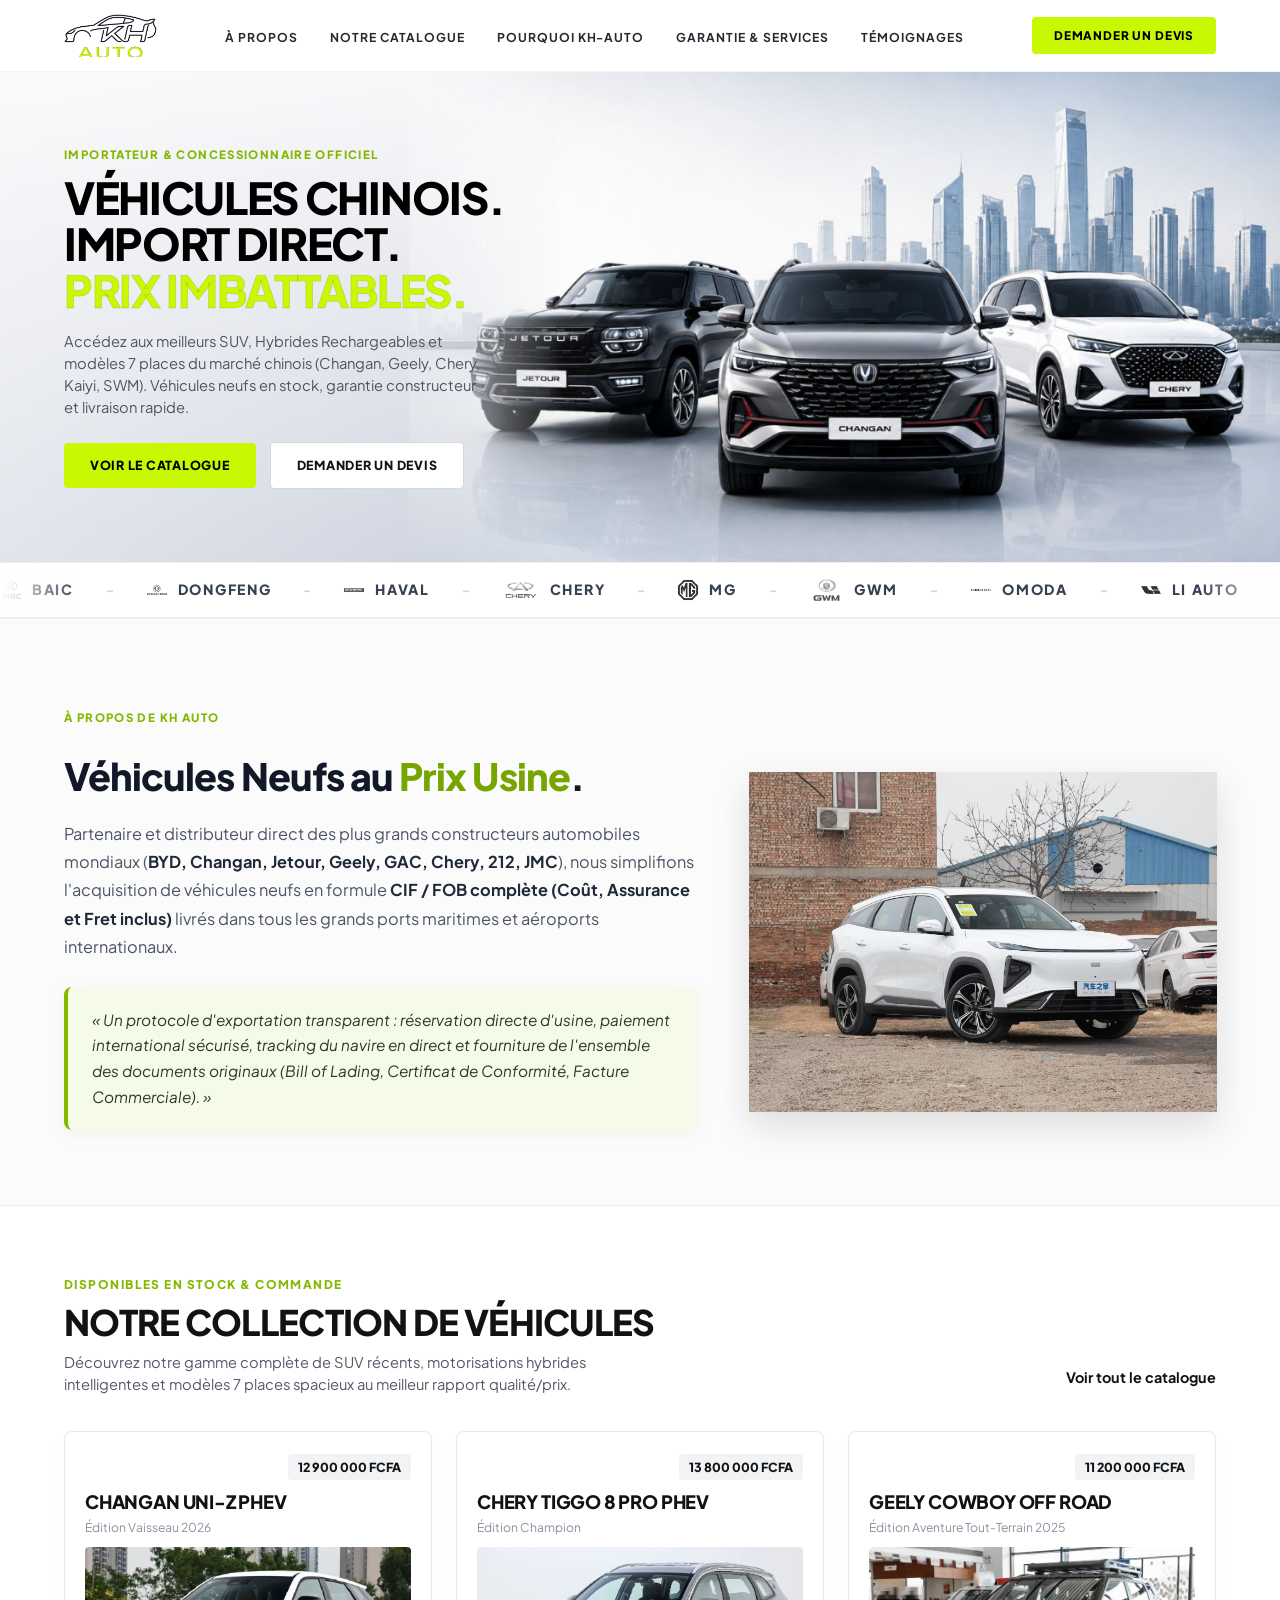
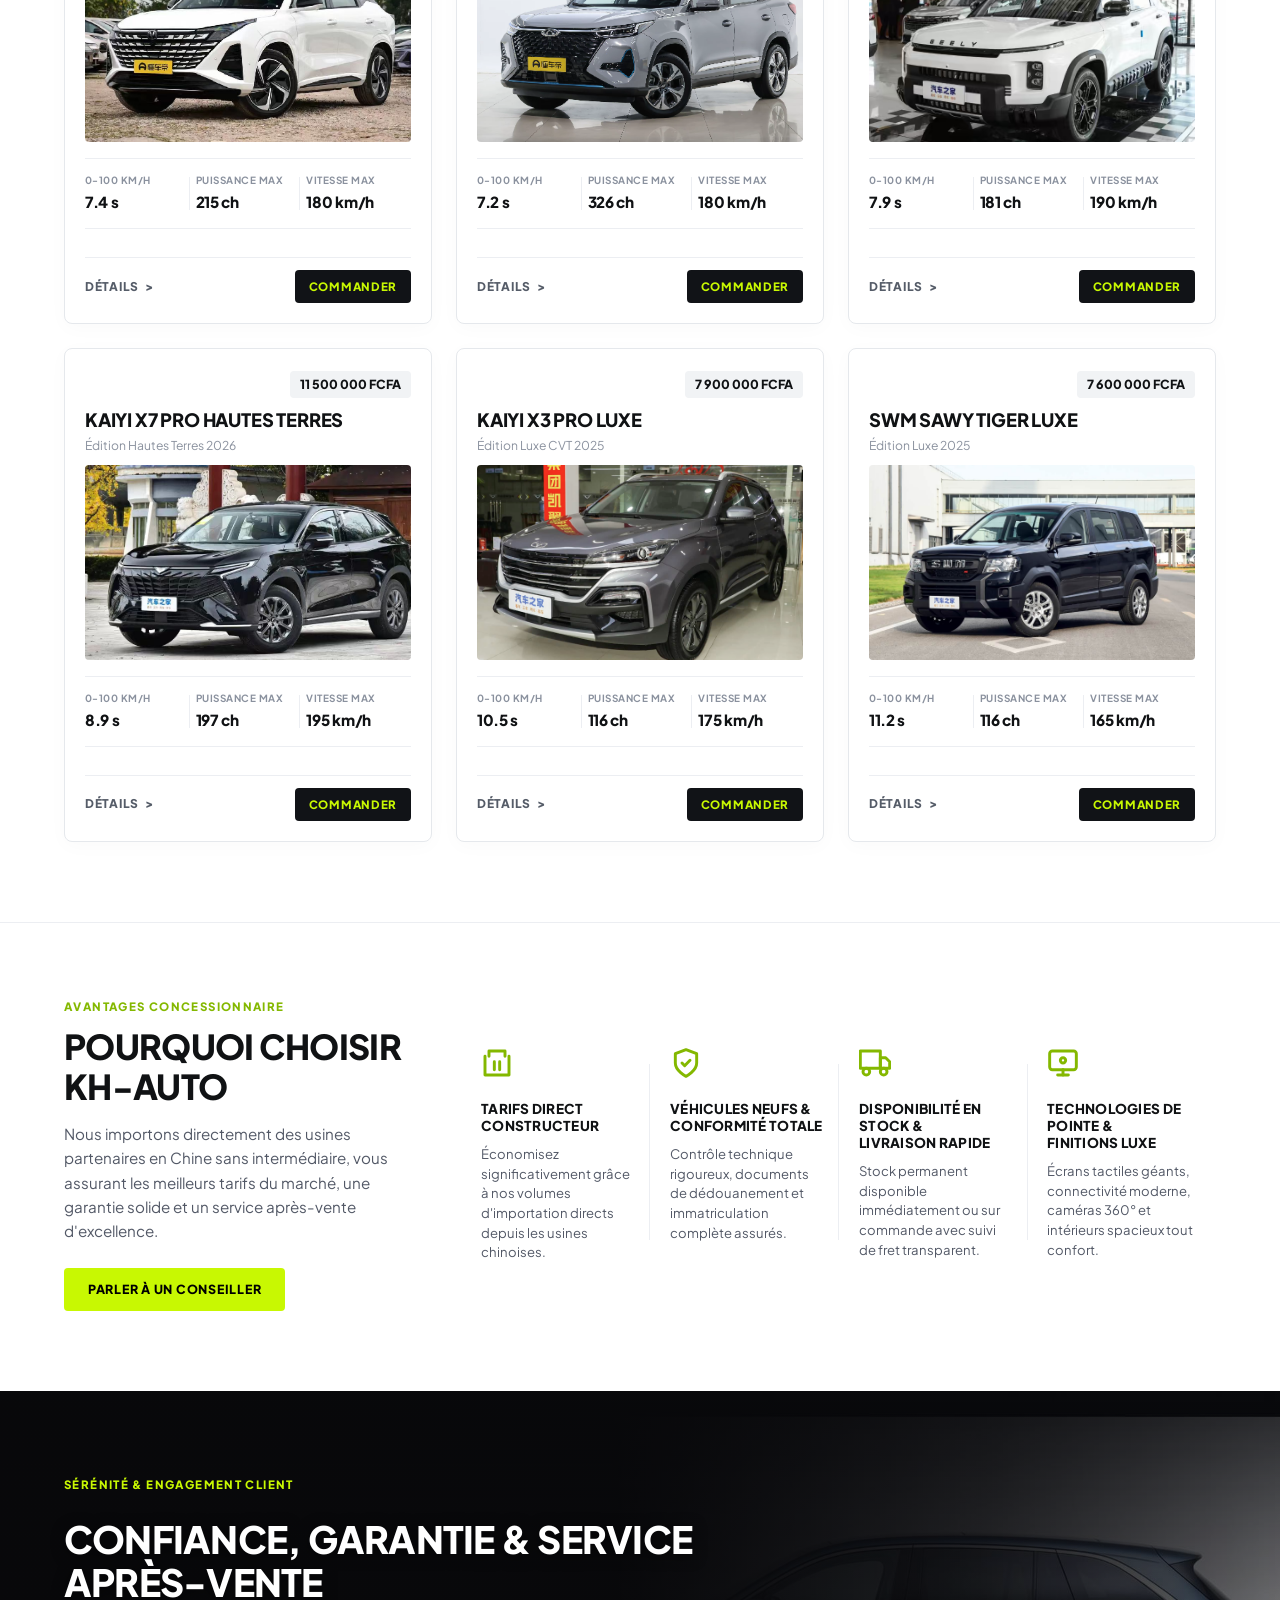
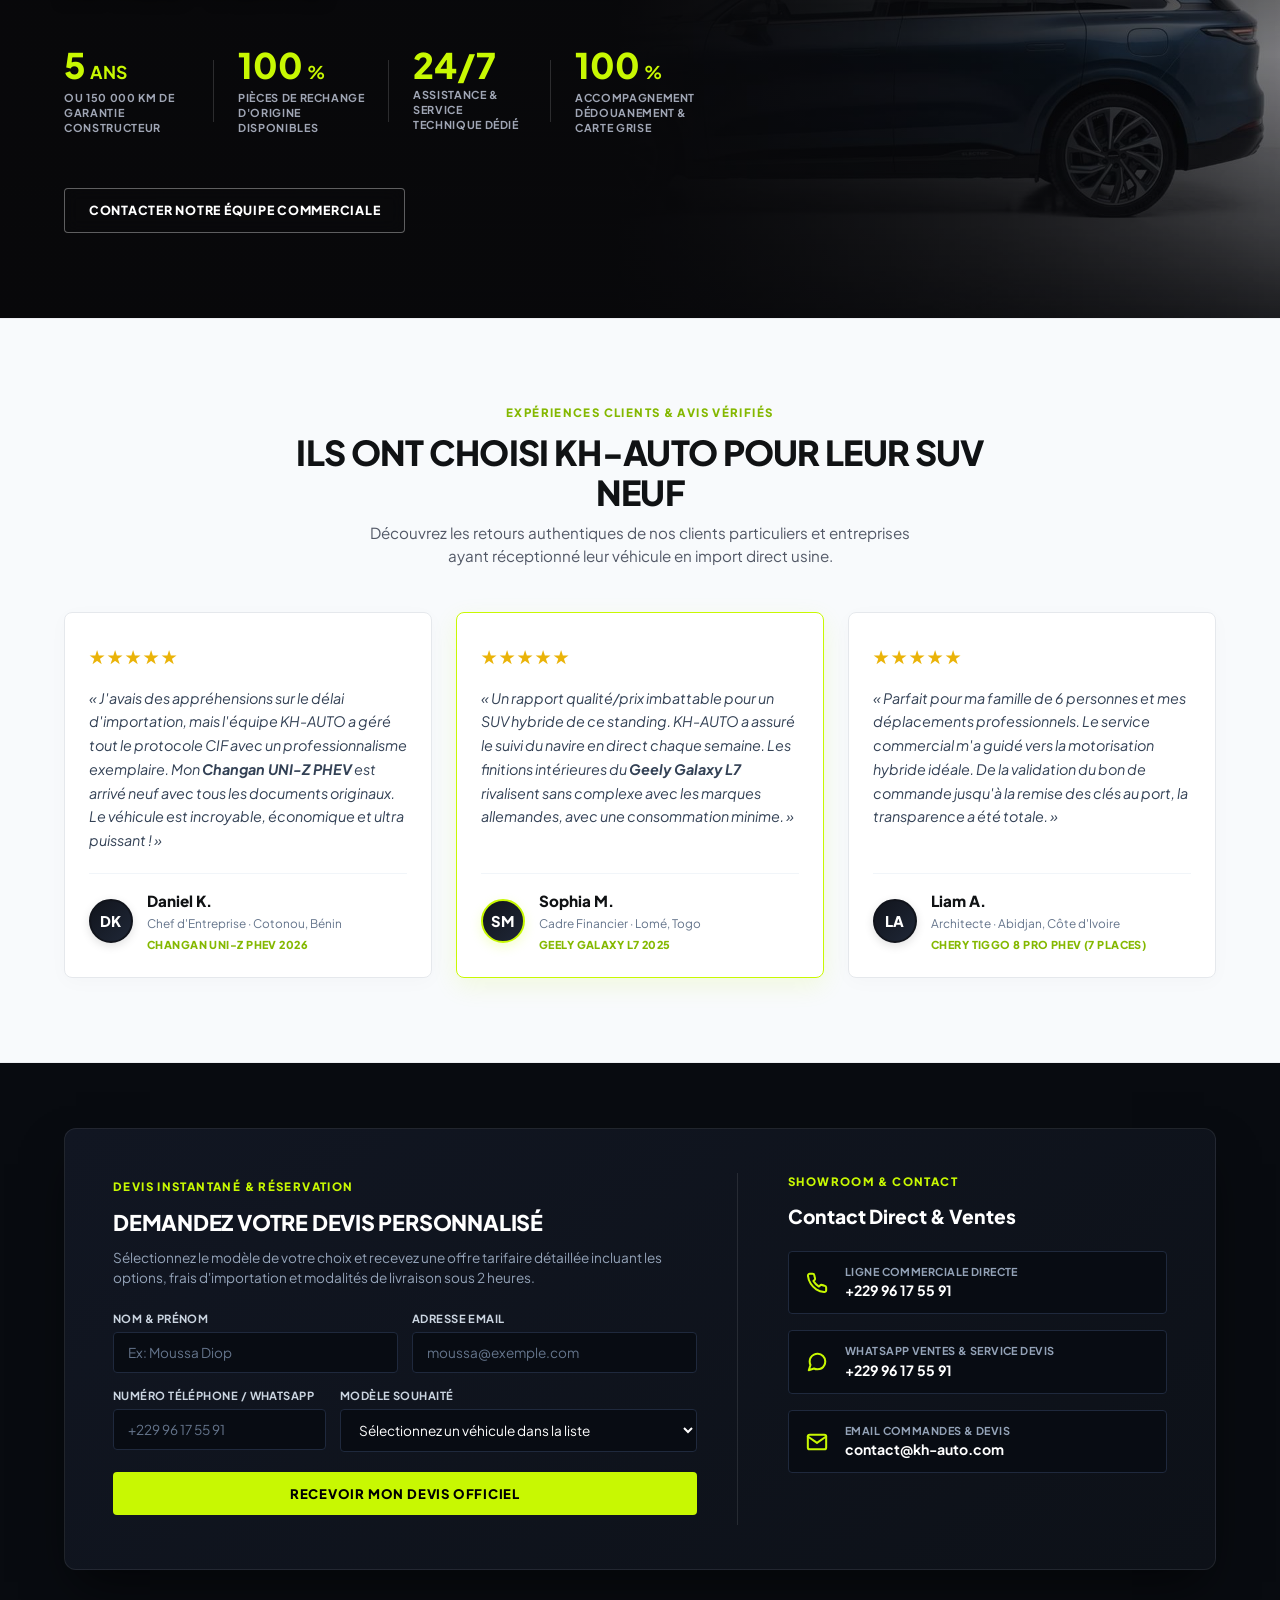
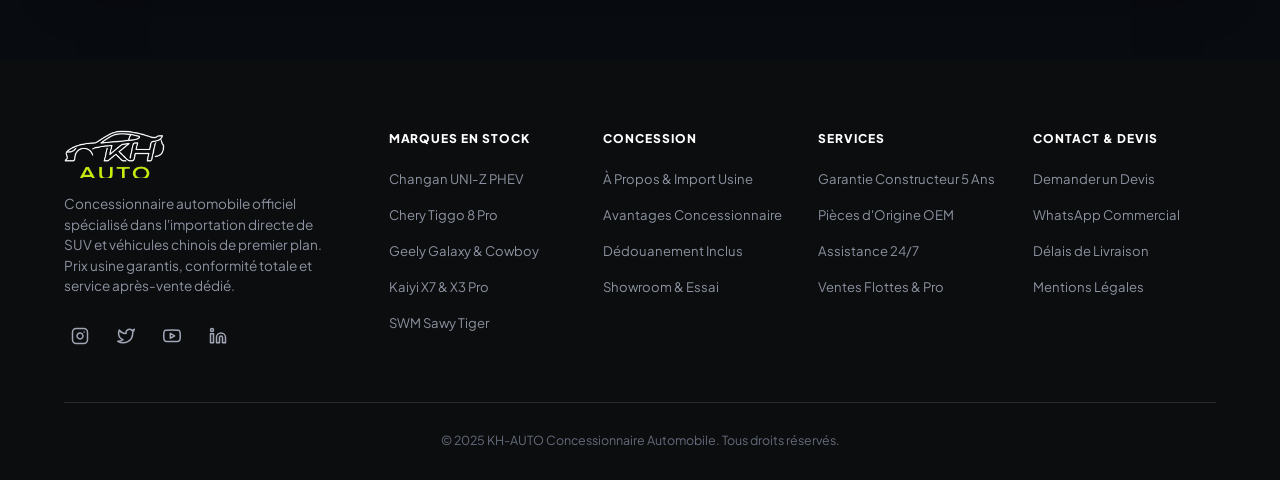
==== index.html @ 34468c63 "Fix Open Graph absolute image URLs for WhatsApp, Vercel and Twitter" ====
<!DOCTYPE html>
<html lang="fr">
<head>
  <meta charset="UTF-8">
  <meta name="viewport" content="width=device-width, initial-scale=1.0">
  <title>KH-AUTO — Concessionnaire Officiel Véhicules Chinois</title>
  <meta name="description" content="Concessionnaire officiel KH-AUTO : Gamme complète de SUV chinois neufs, Hybrides Rechargeables (PHEV) et Essence. Changan, Geely, Chery, Kaiyi, SWM disponibles en direct usine avec garantie.">
  
  <!-- Favicon / Icône Onglet Navigateur -->
  <link rel="icon" type="image/png" sizes="32x32" href="favicon-32x32.png">
  <link rel="icon" type="image/png" sizes="16x16" href="favicon-16x16.png">
  <link rel="icon" type="image/png" href="favicon.png">
  <link rel="shortcut icon" href="favicon.ico">
  <link rel="apple-touch-icon" sizes="180x180" href="apple-touch-icon.png">

  <!-- Open Graph / Vercel, WhatsApp, Facebook & Social Sharing -->
  <meta property="og:type" content="website">
  <meta property="og:site_name" content="KH-AUTO">
  <meta property="og:title" content="KH-AUTO — Concessionnaire Officiel Véhicules Chinois">
  <meta property="og:description" content="Accédez aux meilleurs SUV, Hybrides Rechargeables et modèles 7 places du marché chinois (Changan, Geely, Chery, Jetour, Kaiyi, SWM). Véhicules neufs en direct usine avec garantie.">
  <meta property="og:image" content="https://raw.githubusercontent.com/lincolndahou/kh-auto/main/assets/images/og-image.jpg">
  <meta property="og:image:secure_url" content="https://raw.githubusercontent.com/lincolndahou/kh-auto/main/assets/images/og-image.jpg">
  <meta property="og:image:type" content="image/jpeg">
  <meta property="og:image:width" content="1200">
  <meta property="og:image:height" content="630">
  <meta property="og:image:alt" content="KH-AUTO - Concessionnaire Officiel Véhicules Chinois">
  
  <!-- Twitter Card -->
  <meta name="twitter:card" content="summary_large_image">
  <meta name="twitter:title" content="KH-AUTO — Concessionnaire Officiel Véhicules Chinois">
  <meta name="twitter:description" content="Gamme complète de SUV chinois neufs en import direct usine. Changan, Geely, Chery, Jetour, Kaiyi, SWM.">
  <meta name="twitter:image" content="https://raw.githubusercontent.com/lincolndahou/kh-auto/main/assets/images/og-image.jpg">
  <meta name="twitter:image:alt" content="KH-AUTO - Concessionnaire Officiel Véhicules Chinois">
  
  <!-- Google Fonts: Plus Jakarta Sans & Inter -->
  <link rel="preconnect" href="https://fonts.googleapis.com">
  <link rel="preconnect" href="https://fonts.gstatic.com" crossorigin>
  <link href="https://fonts.googleapis.com/css2?family=Inter:wght@300;400;500;600;700;800&family=Plus+Jakarta+Sans:wght@400;500;600;700;800;900&display=swap" rel="stylesheet">
  
  <link rel="stylesheet" href="styles.css">
</head>
<body>

  <!-- ==================== HEADER ==================== -->
  <header class="site-header" id="siteHeader">
    <div class="header-container">
      <a href="#" class="brand-logo" id="headerLogo">
        <img src="assets/images/logo-kh-auto.png" alt="KH AUTO" class="site-logo-img">
      </a>

      <nav class="main-nav" id="mainNav">
        <ul class="nav-list">
          <li><a href="#about" class="nav-link">À PROPOS</a></li>
          <li><a href="#inventory" class="nav-link">NOTRE CATALOGUE</a></li>
          <li><a href="#why-us" class="nav-link">POURQUOI KH-AUTO</a></li>
          <li><a href="#services" class="nav-link">GARANTIE &amp; SERVICES</a></li>
          <li><a href="#testimonials" class="nav-link">TÉMOIGNAGES</a></li>
        </ul>
      </nav>

      <div class="header-actions">
        <a href="#quote" class="btn btn-reserve" id="headerQuoteBtn">DEMANDER UN DEVIS</a>
        <button class="mobile-menu-toggle" id="mobileMenuToggle" aria-label="Ouvrir le menu de navigation">
          <span></span>
          <span></span>
          <span></span>
        </button>
      </div>
    </div>
  </header>

  <!-- Mobile Drawer Navigation -->
  <div class="mobile-nav-drawer" id="mobileDrawer">
    <ul class="mobile-nav-list">
      <li><a href="#about" class="mobile-nav-link">À PROPOS</a></li>
      <li><a href="#inventory" class="mobile-nav-link">NOTRE CATALOGUE</a></li>
      <li><a href="#why-us" class="mobile-nav-link">POURQUOI KH-AUTO</a></li>
      <li><a href="#services" class="mobile-nav-link">GARANTIE &amp; SERVICES</a></li>
      <li><a href="#testimonials" class="mobile-nav-link">TÉMOIGNAGES</a></li>
    </ul>
    <div class="mobile-drawer-cta">
      <a href="#quote" class="btn btn-reserve full-width">DEMANDER UN DEVIS</a>
    </div>
  </div>

  
  <main>
    <!-- ==================== PAGE 1: ACCUEIL & VITRINE ==================== -->
    <div id="viewHome" class="page-view">
    <!-- ==================== 1. HÉROS / OFFRE PRINCIPALE ==================== -->
    <section class="hero-section" id="hero">
      <div class="hero-background-canvas hero-stagger-canvas">
        <picture>
          <source media="(max-width: 768px)" srcset="assets/images/hero-mobile-chinese-suvs.jpg">
          <img src="assets/images/hero-chinese-suvs.png" alt="KH-AUTO - Concessionnaire Multimarques Chinoises Jetour, Changan, Chery" class="hero-bg-image" id="heroMainImage">
        </picture>
        <div class="hero-ambient-gradient"></div>
      </div>

      <div class="section-container hero-container">
        <div class="hero-content">
          <span class="hero-dealership-badge hero-stagger-1">IMPORTATEUR &amp; CONCESSIONNAIRE OFFICIEL</span>
          <h1 class="hero-title hero-stagger-2">
            <span class="title-line">VÉHICULES CHINOIS.</span>
            <span class="title-line">IMPORT DIRECT.</span>
            <span class="title-line text-accent">PRIX IMBATTABLES.</span>
          </h1>
          <p class="hero-description hero-stagger-3">
            Accédez aux meilleurs SUV, Hybrides Rechargeables et modèles 7 places du marché chinois (Changan, Geely, Chery, Kaiyi, SWM). Véhicules neufs en stock, garantie constructeur et livraison rapide.
          </p>
          <div class="hero-cta-group hero-stagger-4">
            <a href="#inventory" class="btn btn-primary btn-hero" id="heroExploreBtn">VOIR LE CATALOGUE</a>
            <a href="#quote" class="btn btn-secondary btn-hero" id="heroQuoteBtn">
              <span>DEMANDER UN DEVIS</span>
            </a>
          </div>
        </div>
      </div>
    </section>

    <!-- ==================== BANDEAU MARQUEE MARQUES PARTENAIRES (DÉFILEMENT CONTINU) ==================== -->
    <div class="brands-marquee-bar" id="brandsMarquee" aria-label="Marques automobiles partenaires officielles">
      <div class="marquee-track">
        <!-- Groupe 1 -->
        <div class="marquee-group">
          <span class="brand-item">
            <img src="assets/images/brands/baic-logo-png_seeklogo-391483_nsvlyb.png" alt="BAIC" class="brand-logo-icon">
            <strong class="brand-name">BAIC</strong>
          </span>
          <span class="brand-separator">-</span>
          <span class="brand-item">
            <img src="assets/images/brands/dongfeng-logo-png_seeklogo-511934_lwapab.png" alt="DONGFENG" class="brand-logo-icon">
            <strong class="brand-name">DONGFENG</strong>
          </span>
          <span class="brand-separator">-</span>
          <span class="brand-item">
            <img src="assets/images/brands/haval-logo-png_seeklogo-316169_lujkw4.png" alt="HAVAL" class="brand-logo-icon">
            <strong class="brand-name">HAVAL</strong>
          </span>
          <span class="brand-separator">-</span>
          <span class="brand-item">
            <img src="assets/images/brands/chery-3.svg" alt="CHERY" class="brand-logo-icon">
            <strong class="brand-name">CHERY</strong>
          </span>
          <span class="brand-separator">-</span>
          <span class="brand-item">
            <img src="assets/images/brands/mg-logo-png_seeklogo-91883_bjqmra.png" alt="MG" class="brand-logo-icon">
            <strong class="brand-name">MG</strong>
          </span>
          <span class="brand-separator">-</span>
          <span class="brand-item">
            <img src="assets/images/brands/gwm-2.svg" alt="GWM" class="brand-logo-icon">
            <strong class="brand-name">GWM</strong>
          </span>
          <span class="brand-separator">-</span>
          <span class="brand-item">
            <img src="assets/images/brands/omoda-logo-png_seeklogo-483702_nqjtlu.png" alt="OMODA" class="brand-logo-icon">
            <strong class="brand-name">OMODA</strong>
          </span>
          <span class="brand-separator">-</span>
          <span class="brand-item">
            <img src="assets/images/brands/li-auto-logo-png_seeklogo-473371_eqosmv.png" alt="LI AUTO" class="brand-logo-icon">
            <strong class="brand-name">LI AUTO</strong>
          </span>
          <span class="brand-separator">-</span>
          <span class="brand-item">
            <img src="assets/images/brands/byd-1.svg" alt="BYD" class="brand-logo-icon">
            <strong class="brand-name">BYD</strong>
          </span>
          <span class="brand-separator">-</span>
          <span class="brand-item">
            <img src="assets/images/brands/changan-automobile-logo.svg" alt="CHANGAN" class="brand-logo-icon">
            <strong class="brand-name">CHANGAN</strong>
          </span>
          <span class="brand-separator">-</span>
          <span class="brand-item">
            <img src="assets/images/brands/deepal-global-changan-logo-png_seeklogo-613982_k02cly.png" alt="DEEPAL" class="brand-logo-icon">
            <strong class="brand-name">DEEPAL</strong>
          </span>
          <span class="brand-separator">-</span>
          <span class="brand-item">
            <img src="assets/images/brands/geely-logo-2.svg" alt="GEELY" class="brand-logo-icon">
            <strong class="brand-name">GEELY</strong>
          </span>
          <span class="brand-separator">-</span>
          <span class="brand-item">
            <img src="assets/images/brands/jetour-logo-png_seeklogo-524224_gukfmp.png" alt="JETOUR" class="brand-logo-icon">
            <strong class="brand-name">JETOUR</strong>
          </span>
          <span class="brand-separator">-</span>
          <span class="brand-item">
            <img src="assets/images/brands/gac-black.svg" alt="GAC" class="brand-logo-icon">
            <strong class="brand-name">GAC</strong>
          </span>
          <span class="brand-separator">-</span>
          <span class="brand-item">
            <img src="assets/images/brands/nio-1.svg" alt="NIO" class="brand-logo-icon">
            <strong class="brand-name">NIO</strong>
          </span>
          <span class="brand-separator">-</span>
          <span class="brand-item">
            <img src="assets/images/brands/voyah-logo-png_seeklogo-657358_rlinm8.png" alt="VOYAH" class="brand-logo-icon">
            <strong class="brand-name">VOYAH</strong>
          </span>
          <span class="brand-separator">-</span>
          <span class="brand-item">
            <img src="assets/images/brands/zeekr-logo-png_seeklogo-506013_pacfom.png" alt="ZEEKR" class="brand-logo-icon">
            <strong class="brand-name">ZEEKR</strong>
          </span>
          <span class="brand-separator">-</span>
        </div>
        <!-- Groupe 2 (Copie identique pour boucle infinie continue sans à-coup) -->
        <div class="marquee-group" aria-hidden="true">
          <span class="brand-item">
            <img src="assets/images/brands/baic-logo-png_seeklogo-391483_nsvlyb.png" alt="BAIC" class="brand-logo-icon">
            <strong class="brand-name">BAIC</strong>
          </span>
          <span class="brand-separator">-</span>
          <span class="brand-item">
            <img src="assets/images/brands/dongfeng-logo-png_seeklogo-511934_lwapab.png" alt="DONGFENG" class="brand-logo-icon">
            <strong class="brand-name">DONGFENG</strong>
          </span>
          <span class="brand-separator">-</span>
          <span class="brand-item">
            <img src="assets/images/brands/haval-logo-png_seeklogo-316169_lujkw4.png" alt="HAVAL" class="brand-logo-icon">
            <strong class="brand-name">HAVAL</strong>
          </span>
          <span class="brand-separator">-</span>
          <span class="brand-item">
            <img src="assets/images/brands/chery-3.svg" alt="CHERY" class="brand-logo-icon">
            <strong class="brand-name">CHERY</strong>
          </span>
          <span class="brand-separator">-</span>
          <span class="brand-item">
            <img src="assets/images/brands/mg-logo-png_seeklogo-91883_bjqmra.png" alt="MG" class="brand-logo-icon">
            <strong class="brand-name">MG</strong>
          </span>
          <span class="brand-separator">-</span>
          <span class="brand-item">
            <img src="assets/images/brands/gwm-2.svg" alt="GWM" class="brand-logo-icon">
            <strong class="brand-name">GWM</strong>
          </span>
          <span class="brand-separator">-</span>
          <span class="brand-item">
            <img src="assets/images/brands/omoda-logo-png_seeklogo-483702_nqjtlu.png" alt="OMODA" class="brand-logo-icon">
            <strong class="brand-name">OMODA</strong>
          </span>
          <span class="brand-separator">-</span>
          <span class="brand-item">
            <img src="assets/images/brands/li-auto-logo-png_seeklogo-473371_eqosmv.png" alt="LI AUTO" class="brand-logo-icon">
            <strong class="brand-name">LI AUTO</strong>
          </span>
          <span class="brand-separator">-</span>
          <span class="brand-item">
            <img src="assets/images/brands/byd-1.svg" alt="BYD" class="brand-logo-icon">
            <strong class="brand-name">BYD</strong>
          </span>
          <span class="brand-separator">-</span>
          <span class="brand-item">
            <img src="assets/images/brands/changan-automobile-logo.svg" alt="CHANGAN" class="brand-logo-icon">
            <strong class="brand-name">CHANGAN</strong>
          </span>
          <span class="brand-separator">-</span>
          <span class="brand-item">
            <img src="assets/images/brands/deepal-global-changan-logo-png_seeklogo-613982_k02cly.png" alt="DEEPAL" class="brand-logo-icon">
            <strong class="brand-name">DEEPAL</strong>
          </span>
          <span class="brand-separator">-</span>
          <span class="brand-item">
            <img src="assets/images/brands/geely-logo-2.svg" alt="GEELY" class="brand-logo-icon">
            <strong class="brand-name">GEELY</strong>
          </span>
          <span class="brand-separator">-</span>
          <span class="brand-item">
            <img src="assets/images/brands/jetour-logo-png_seeklogo-524224_gukfmp.png" alt="JETOUR" class="brand-logo-icon">
            <strong class="brand-name">JETOUR</strong>
          </span>
          <span class="brand-separator">-</span>
          <span class="brand-item">
            <img src="assets/images/brands/gac-black.svg" alt="GAC" class="brand-logo-icon">
            <strong class="brand-name">GAC</strong>
          </span>
          <span class="brand-separator">-</span>
          <span class="brand-item">
            <img src="assets/images/brands/nio-1.svg" alt="NIO" class="brand-logo-icon">
            <strong class="brand-name">NIO</strong>
          </span>
          <span class="brand-separator">-</span>
          <span class="brand-item">
            <img src="assets/images/brands/voyah-logo-png_seeklogo-657358_rlinm8.png" alt="VOYAH" class="brand-logo-icon">
            <strong class="brand-name">VOYAH</strong>
          </span>
          <span class="brand-separator">-</span>
          <span class="brand-item">
            <img src="assets/images/brands/zeekr-logo-png_seeklogo-506013_pacfom.png" alt="ZEEKR" class="brand-logo-icon">
            <strong class="brand-name">ZEEKR</strong>
          </span>
          <span class="brand-separator">-</span>
        </div>
      </div>
    </div>

    <!-- ==================== 2. SECTION À PROPOS (PRIX USINE & PROTOCOLE) ==================== -->
    <section class="about-section" id="about">
      <div class="section-container">
        <div class="about-header-row">
          <span class="section-badge">À PROPOS DE KH AUTO</span>
        </div>
        <div class="about-grid-layout">
          <!-- Colonne Gauche: Texte & Protocole -->
          <div class="about-left-col">
            <h2 class="about-main-title">Véhicules Neufs au <span class="text-accent-brand">Prix Usine</span>.</h2>
            <p class="about-lead-paragraph">
              Partenaire et distributeur direct des plus grands constructeurs automobiles mondiaux (<strong>BYD, Changan, Jetour, Geely, GAC, Chery, 212, JMC</strong>), nous simplifions l'acquisition de véhicules neufs en formule <strong>CIF / FOB complète (Coût, Assurance et Fret inclus)</strong> livrés dans tous les grands ports maritimes et aéroports internationaux.
            </p>
            <div class="about-quote-box">
              <p class="about-quote-text">
                &laquo; <em>Un protocole d'exportation transparent : réservation directe d'usine, paiement international sécurisé, tracking du navire en direct et fourniture de l'ensemble des documents originaux (Bill of Lading, Certificat de Conformité, Facture Commerciale).</em> &raquo;
              </p>
            </div>
          </div>

          <!-- Colonne Droite: Visuel SUV Haute Définition (Bords droits, Diaporama fluide 5s) -->
          <div class="about-right-col">
            <div class="about-slider-wrap" id="aboutSlider">
              <div class="about-slide active">
                <img src="assets/images/cars/geely-galaxy-l7/photo-3.jpg" alt="Geely Galaxy L7 SUV Hybride Rechargeable">
              </div>
              <div class="about-slide">
                <img src="assets/images/cars/chery-tiggo-8-pro-phev/photo-1.png" alt="Chery Tiggo 8 Pro PHEV">
              </div>
              <div class="about-slide">
                <img src="assets/images/cars/geely-cowboy-offroad/photo-1.png" alt="Geely Cowboy Off-Road Baroudeur">
              </div>
              <div class="about-slide">
                <img src="assets/images/cars/kaiyi-x7-pro-terres/photo-1.jpg" alt="Kaiyi X7 Pro Hautes Terres">
              </div>
              <div class="about-slide">
                <img src="assets/images/cars/changan-uni-z-phev/photo-1.jpg" alt="Changan UNI-Z PHEV Édition Vaisseau">
              </div>
            </div>
          </div>
        </div>
      </div>
    </section>

    <!-- ==================== 3. NOTRE CATALOGUE DE VÉHICULES ==================== -->
    <section class="lineup-section" id="inventory">
      <div class="section-container">
        <div class="lineup-header-row">
          <div class="lineup-header-left">
            <span class="section-badge">DISPONIBLES EN STOCK &amp; COMMANDE</span>
            <h2 class="section-title">NOTRE COLLECTION DE VÉHICULES</h2>
            <p class="section-subtitle-text">Découvrez notre gamme complète de SUV récents, motorisations hybrides intelligentes et modèles 7 places spacieux au meilleur rapport qualité/prix.</p>
          </div>
          <div class="lineup-header-right">
            <a href="catalogue.html" class="view-all-link" id="btnOpenFullCatalog">Voir tout le catalogue</a>
          </div>
        </div>

        <div class="models-grid" id="vehiclesGrid">
          
          <!-- 1. CHANGAN UNI-Z PHEV (Actif) -->
          <div class="model-card" data-category="hybrid" data-vehicle-id="changan-uni-z-phev">
            <div class="model-card-header">
              <div class="model-top-badge">
                <span class="model-price-badge">12 900 000 FCFA</span>
              </div>
              <h3 class="model-name">CHANGAN UNI-Z PHEV</h3>
              <p class="model-subtitle">Édition Vaisseau 2026</p>
            </div>
            <div class="model-image-wrap">
              <img src="assets/images/cars/changan-uni-z-phev/photo-1.jpg" alt="Changan UNI-Z PHEV" class="model-img">
            </div>
            <div class="model-specs-grid">
              <div class="spec-col">
                <span class="spec-label">0-100 KM/H</span>
                <span class="spec-value">7.4 s</span>
              </div>
              <div class="spec-col">
                <span class="spec-label">PUISSANCE MAX</span>
                <span class="spec-value">215 ch</span>
              </div>
              <div class="spec-col">
                <span class="spec-label">VITESSE MAX</span>
                <span class="spec-value">180 km/h</span>
              </div>
            </div>
            <div class="model-card-footer">
              <a href="vehicule.html?id=changan-uni-z-phev" class="model-link btn-view-details">DÉTAILS <span class="arrow">&gt;</span></a>
              <a href="https://wa.me/22996175591?text=Bonjour%20KH-AUTO,%20je%20souhaite%20commander%20le%20v%C3%A9hicule%20:%20CHANGAN%20UNI-Z%20PHEV%20(12%20900%20000%20FCFA)" target="_blank" class="btn-card-order-wa" onclick="event.stopPropagation();">COMMANDER</a>
            </div>
          </div>

          <!-- 2. CHERY TIGGO 8 PRO PHEV (Actif) -->
          <div class="model-card" data-category="hybrid familial" data-vehicle-id="chery-tiggo-8-pro-phev">
            <div class="model-card-header">
              <div class="model-top-badge">
                <span class="model-price-badge">13 800 000 FCFA</span>
              </div>
              <h3 class="model-name">CHERY TIGGO 8 PRO PHEV</h3>
              <p class="model-subtitle">Édition Champion</p>
            </div>
            <div class="model-image-wrap">
              <img src="assets/images/cars/chery-tiggo-8-pro-phev/photo-1.png" alt="Chery Tiggo 8 Pro PHEV" class="model-img">
            </div>
            <div class="model-specs-grid">
              <div class="spec-col">
                <span class="spec-label">0-100 KM/H</span>
                <span class="spec-value">7.2 s</span>
              </div>
              <div class="spec-col">
                <span class="spec-label">PUISSANCE MAX</span>
                <span class="spec-value">326 ch</span>
              </div>
              <div class="spec-col">
                <span class="spec-label">VITESSE MAX</span>
                <span class="spec-value">180 km/h</span>
              </div>
            </div>
            <div class="model-card-footer">
              <a href="vehicule.html?id=chery-tiggo-8-pro-phev" class="model-link btn-view-details">DÉTAILS <span class="arrow">&gt;</span></a>
              <a href="https://wa.me/22996175591?text=Bonjour%20KH-AUTO,%20je%20souhaite%20commander%20le%20v%C3%A9hicule%20:%20CHERY%20TIGGO%208%20PRO%20PHEV%20(13%20800%20000%20FCFA)" target="_blank" class="btn-card-order-wa" onclick="event.stopPropagation();">COMMANDER</a>
            </div>
          </div>

          <!-- 3. GEELY GALAXY L7 (Masqué - Conservé) -->
          <div class="model-card" data-category="hybrid" data-vehicle-id="geely-galaxy-l7" style="display: none;">
            <div class="model-card-header">
              <div class="model-top-badge">
                <span class="model-price-badge">13 500 000 FCFA</span>
              </div>
              <h3 class="model-name">GEELY GALAXY L7</h3>
              <p class="model-subtitle">Édition Explorer 2025</p>
            </div>
            <div class="model-image-wrap">
              <img src="assets/images/cars/geely-galaxy-l7/photo-1.jpg" alt="Geely Galaxy L7" class="model-img">
            </div>
            <div class="model-specs-grid">
              <div class="spec-col">
                <span class="spec-label">0-100 KM/H</span>
                <span class="spec-value">7.5 s</span>
              </div>
              <div class="spec-col">
                <span class="spec-label">PUISSANCE MAX</span>
                <span class="spec-value">218 ch</span>
              </div>
              <div class="spec-col">
                <span class="spec-label">VITESSE MAX</span>
                <span class="spec-value">178 km/h</span>
              </div>
            </div>
            <div class="model-card-footer">
              <a href="vehicule.html?id=geely-galaxy-l7" class="model-link btn-view-details">DÉTAILS <span class="arrow">&gt;</span></a>
              <a href="https://wa.me/22996175591?text=Bonjour%20KH-AUTO,%20je%20souhaite%20commander%20le%20v%C3%A9hicule%20:%20GEELY%20GALAXY%20L7%20(13%20500%20000%20FCFA)" target="_blank" class="btn-card-order-wa" onclick="event.stopPropagation();">COMMANDER</a>
            </div>
          </div>

          <!-- 4. GEELY COWBOY OFF ROAD (Actif) -->
          <div class="model-card" data-category="offroad" data-vehicle-id="geely-cowboy-offroad">
            <div class="model-card-header">
              <div class="model-top-badge">
                <span class="model-price-badge">11 200 000 FCFA</span>
              </div>
              <h3 class="model-name">GEELY COWBOY OFF ROAD</h3>
              <p class="model-subtitle">Édition Aventure Tout-Terrain 2025</p>
            </div>
            <div class="model-image-wrap">
              <img src="assets/images/cars/geely-cowboy-offroad/photo-1.png" alt="Geely Cowboy Off Road" class="model-img">
            </div>
            <div class="model-specs-grid">
              <div class="spec-col">
                <span class="spec-label">0-100 KM/H</span>
                <span class="spec-value">7.9 s</span>
              </div>
              <div class="spec-col">
                <span class="spec-label">PUISSANCE MAX</span>
                <span class="spec-value">181 ch</span>
              </div>
              <div class="spec-col">
                <span class="spec-label">VITESSE MAX</span>
                <span class="spec-value">190 km/h</span>
              </div>
            </div>
            <div class="model-card-footer">
              <a href="vehicule.html?id=geely-cowboy-offroad" class="model-link btn-view-details">DÉTAILS <span class="arrow">&gt;</span></a>
              <a href="https://wa.me/22996175591?text=Bonjour%20KH-AUTO,%20je%20souhaite%20commander%20le%20v%C3%A9hicule%20:%20GEELY%20COWBOY%20OFF%20ROAD%20(11%20200%20000%20FCFA)" target="_blank" class="btn-card-order-wa" onclick="event.stopPropagation();">COMMANDER</a>
            </div>
          </div>

          <!-- 5. GEELY COWBOY TRENDY (Masqué - Conservé) -->
          <div class="model-card" data-category="offroad compact" data-vehicle-id="geely-cowboy-trendy" style="display: none;">
            <div class="model-card-header">
              <div class="model-top-badge">
                <span class="model-price-badge">10 750 000 FCFA</span>
              </div>
              <h3 class="model-name">GEELY COWBOY TRENDY</h3>
              <p class="model-subtitle">Édition Trendy Urbaine 2025</p>
            </div>
            <div class="model-image-wrap">
              <img src="assets/images/cars/geely-cowboy-trendy/photo-1.png" alt="Geely Cowboy Trendy" class="model-img">
            </div>
            <div class="model-specs-grid">
              <div class="spec-col">
                <span class="spec-label">0-100 KM/H</span>
                <span class="spec-value">7.9 s</span>
              </div>
              <div class="spec-col">
                <span class="spec-label">PUISSANCE MAX</span>
                <span class="spec-value">181 ch</span>
              </div>
              <div class="spec-col">
                <span class="spec-label">VITESSE MAX</span>
                <span class="spec-value">190 km/h</span>
              </div>
            </div>
            <div class="model-card-footer">
              <a href="vehicule.html?id=geely-cowboy-trendy" class="model-link btn-view-details">DÉTAILS <span class="arrow">&gt;</span></a>
              <a href="https://wa.me/22996175591?text=Bonjour%20KH-AUTO,%20je%20souhaite%20commander%20le%20v%C3%A9hicule%20:%20GEELY%20COWBOY%20TRENDY%20(10%20750%20000%20FCFA)" target="_blank" class="btn-card-order-wa" onclick="event.stopPropagation();">COMMANDER</a>
            </div>
          </div>

          <!-- 6. KAIYI X7 PRO PRESTIGE (Masqué - Conservé) -->
          <div class="model-card" data-category="familial" data-vehicle-id="kaiyi-x7-pro-7places" style="display: none;">
            <div class="model-card-header">
              <div class="model-top-badge">
                <span class="model-price-badge">12 600 000 FCFA</span>
              </div>
              <h3 class="model-name">KAIYI X7 PRO PRESTIGE</h3>
              <p class="model-subtitle">Édition Prestige 2026</p>
            </div>
            <div class="model-image-wrap">
              <img src="assets/images/cars/kaiyi-x7-pro-7places/photo-1.jpg" alt="Kaiyi X7 Pro Prestige" class="model-img">
            </div>
            <div class="model-specs-grid">
              <div class="spec-col">
                <span class="spec-label">0-100 KM/H</span>
                <span class="spec-value">8.2 s</span>
              </div>
              <div class="spec-col">
                <span class="spec-label">PUISSANCE MAX</span>
                <span class="spec-value">254 ch</span>
              </div>
              <div class="spec-col">
                <span class="spec-label">VITESSE MAX</span>
                <span class="spec-value">200 km/h</span>
              </div>
            </div>
            <div class="model-card-footer">
              <a href="vehicule.html?id=kaiyi-x7-pro-7places" class="model-link btn-view-details">DÉTAILS <span class="arrow">&gt;</span></a>
              <a href="https://wa.me/22996175591?text=Bonjour%20KH-AUTO,%20je%20souhaite%20commander%20le%20v%C3%A9hicule%20:%20KAIYI%20X7%20PRO%20PRESTIGE%20(12%20600%20000%20FCFA)" target="_blank" class="btn-card-order-wa" onclick="event.stopPropagation();">COMMANDER</a>
            </div>
          </div>

          <!-- 7. KAIYI X7 PRO MOUNTAIN (Masqué - Conservé) -->
          <div class="model-card" data-category="offroad" data-vehicle-id="kaiyi-x7-pro-mountain" style="display: none;">
            <div class="model-card-header">
              <div class="model-top-badge">
                <span class="model-price-badge">11 900 000 FCFA</span>
              </div>
              <h3 class="model-name">KAIYI X7 PRO MOUNTAIN</h3>
              <p class="model-subtitle">Édition Mountain 2026</p>
            </div>
            <div class="model-image-wrap">
              <img src="assets/images/cars/kaiyi-x7-pro-mountain/photo-1.jpg" alt="Kaiyi X7 Pro Mountain" class="model-img">
            </div>
            <div class="model-specs-grid">
              <div class="spec-col">
                <span class="spec-label">0-100 KM/H</span>
                <span class="spec-value">8.9 s</span>
              </div>
              <div class="spec-col">
                <span class="spec-label">PUISSANCE MAX</span>
                <span class="spec-value">197 ch</span>
              </div>
              <div class="spec-col">
                <span class="spec-label">VITESSE MAX</span>
                <span class="spec-value">195 km/h</span>
              </div>
            </div>
            <div class="model-card-footer">
              <a href="vehicule.html?id=kaiyi-x7-pro-mountain" class="model-link btn-view-details">DÉTAILS <span class="arrow">&gt;</span></a>
              <a href="https://wa.me/22996175591?text=Bonjour%20KH-AUTO,%20je%20souhaite%20commander%20le%20v%C3%A9hicule%20:%20KAIYI%20X7%20PRO%20MOUNTAIN%20(11%20900%20000%20FCFA)" target="_blank" class="btn-card-order-wa" onclick="event.stopPropagation();">COMMANDER</a>
            </div>
          </div>

          <!-- 8. KAIYI X7 PRO HAUTES TERRES (Actif) -->
          <div class="model-card" data-category="compact" data-vehicle-id="kaiyi-x7-pro-terres">
            <div class="model-card-header">
              <div class="model-top-badge">
                <span class="model-price-badge">11 500 000 FCFA</span>
              </div>
              <h3 class="model-name">KAIYI X7 PRO HAUTES TERRES</h3>
              <p class="model-subtitle">Édition Hautes Terres 2026</p>
            </div>
            <div class="model-image-wrap">
              <img src="assets/images/cars/kaiyi-x7-pro-terres/photo-1.jpg" alt="Kaiyi X7 Pro Hautes Terres" class="model-img">
            </div>
            <div class="model-specs-grid">
              <div class="spec-col">
                <span class="spec-label">0-100 KM/H</span>
                <span class="spec-value">8.9 s</span>
              </div>
              <div class="spec-col">
                <span class="spec-label">PUISSANCE MAX</span>
                <span class="spec-value">197 ch</span>
              </div>
              <div class="spec-col">
                <span class="spec-label">VITESSE MAX</span>
                <span class="spec-value">195 km/h</span>
              </div>
            </div>
            <div class="model-card-footer">
              <a href="vehicule.html?id=kaiyi-x7-pro-terres" class="model-link btn-view-details">DÉTAILS <span class="arrow">&gt;</span></a>
              <a href="https://wa.me/22996175591?text=Bonjour%20KH-AUTO,%20je%20souhaite%20commander%20le%20v%C3%A9hicule%20:%20KAIYI%20X7%20PRO%20HAUTES%20TERRES%20(11%20500%20000%20FCFA)" target="_blank" class="btn-card-order-wa" onclick="event.stopPropagation();">COMMANDER</a>
            </div>
          </div>

          <!-- 9. KAIYI X3 PRO LUXE (Actif) -->
          <div class="model-card" data-category="compact" data-vehicle-id="kaiyi-x3-pro">
            <div class="model-card-header">
              <div class="model-top-badge">
                <span class="model-price-badge">7 900 000 FCFA</span>
              </div>
              <h3 class="model-name">KAIYI X3 PRO LUXE</h3>
              <p class="model-subtitle">Édition Luxe CVT 2025</p>
            </div>
            <div class="model-image-wrap">
              <img src="assets/images/cars/kaiyi-x3-pro/photo-1.png" alt="Kaiyi X3 Pro Luxe" class="model-img">
            </div>
            <div class="model-specs-grid">
              <div class="spec-col">
                <span class="spec-label">0-100 KM/H</span>
                <span class="spec-value">10.5 s</span>
              </div>
              <div class="spec-col">
                <span class="spec-label">PUISSANCE MAX</span>
                <span class="spec-value">116 ch</span>
              </div>
              <div class="spec-col">
                <span class="spec-label">VITESSE MAX</span>
                <span class="spec-value">175 km/h</span>
              </div>
            </div>
            <div class="model-card-footer">
              <a href="vehicule.html?id=kaiyi-x3-pro" class="model-link btn-view-details">DÉTAILS <span class="arrow">&gt;</span></a>
              <a href="https://wa.me/22996175591?text=Bonjour%20KH-AUTO,%20je%20souhaite%20commander%20le%20v%C3%A9hicule%20:%20KAIYI%20X3%20PRO%20LUXE%20(7%20900%20000%20FCFA)" target="_blank" class="btn-card-order-wa" onclick="event.stopPropagation();">COMMANDER</a>
            </div>
          </div>

          <!-- 10. SWM SAWY TIGER LUXE (Actif) -->
          <div class="model-card" data-category="familial" data-vehicle-id="swm-sawy-tiger">
            <div class="model-card-header">
              <div class="model-top-badge">
                <span class="model-price-badge">7 600 000 FCFA</span>
              </div>
              <h3 class="model-name">SWM SAWY TIGER LUXE</h3>
              <p class="model-subtitle">Édition Luxe 2025</p>
            </div>
            <div class="model-image-wrap">
              <img src="assets/images/cars/swm-sawy-tiger/photo-1.png" alt="SWM Sawy Tiger Luxe" class="model-img">
            </div>
            <div class="model-specs-grid">
              <div class="spec-col">
                <span class="spec-label">0-100 KM/H</span>
                <span class="spec-value">11.2 s</span>
              </div>
              <div class="spec-col">
                <span class="spec-label">PUISSANCE MAX</span>
                <span class="spec-value">116 ch</span>
              </div>
              <div class="spec-col">
                <span class="spec-label">VITESSE MAX</span>
                <span class="spec-value">165 km/h</span>
              </div>
            </div>
            <div class="model-card-footer">
              <a href="vehicule.html?id=swm-sawy-tiger" class="model-link btn-view-details">DÉTAILS <span class="arrow">&gt;</span></a>
              <a href="https://wa.me/22996175591?text=Bonjour%20KH-AUTO,%20je%20souhaite%20commander%20le%20v%C3%A9hicule%20:%20SWM%20SAWY%20TIGER%20LUXE%20(7%20600%20000%20FCFA)" target="_blank" class="btn-card-order-wa" onclick="event.stopPropagation();">COMMANDER</a>
            </div>
          </div>

        </div>
      </div>
    </section>

    <!-- ==================== 4. POURQUOI CHOISIR KH-AUTO ==================== -->
    <section class="charging-section" id="why-us">
      <div class="section-container">
        <div class="charging-layout">
          <!-- Colonne Gauche -->
          <div class="charging-intro">
            <span class="section-badge">AVANTAGES CONCESSIONNAIRE</span>
            <h2 class="section-title">POURQUOI CHOISIR<br>KH-AUTO</h2>
            <p class="section-description">
              Nous importons directement des usines partenaires en Chine sans intermédiaire, vous assurant les meilleurs tarifs du marché, une garantie solide et un service après-vente d'excellence.
            </p>
            <a href="#quote" class="btn btn-primary btn-charging">PARLER À UN CONSEILLER</a>
          </div>

          <!-- Colonne Droite: 4 Piliers avec Séparateurs -->
          <div class="charging-features-grid">
            <div class="charging-feature-item">
              <div class="feature-icon-box">
                <!-- Icône Usine / Prix Direct -->
                <svg viewBox="0 0 24 24" fill="none" stroke="currentColor" stroke-width="2.2" stroke-linecap="round" stroke-linejoin="round" class="feature-svg">
                  <path d="M3 21h18M3 7v14M21 7v14M6 7V3h12v4M10 11v6M14 11v6"/>
                </svg>
              </div>
              <h4 class="feature-title">TARIFS DIRECT<br>CONSTRUCTEUR</h4>
              <p class="feature-text">Économisez significativement grâce à nos volumes d'importation directs depuis les usines chinoises.</p>
            </div>

            <div class="charging-feature-item">
              <div class="feature-icon-box">
                <!-- Icône Homologation Certifiée -->
                <svg viewBox="0 0 24 24" fill="none" stroke="currentColor" stroke-width="2.2" stroke-linecap="round" stroke-linejoin="round" class="feature-svg">
                  <path d="M12 22s8-4 8-10V5l-8-3-8 3v7c0 6 8 10 8 10z"/>
                  <polyline points="9 12 11 14 15 10"/>
                </svg>
              </div>
              <h4 class="feature-title">VÉHICULES NEUFS &amp;<br>CONFORMITÉ TOTALE</h4>
              <p class="feature-text">Contrôle technique rigoureux, documents de dédouanement et immatriculation complète assurés.</p>
            </div>

            <div class="charging-feature-item">
              <div class="feature-icon-box">
                <!-- Icône Logistique & Livraison -->
                <svg viewBox="0 0 24 24" fill="none" stroke="currentColor" stroke-width="2.2" stroke-linecap="round" stroke-linejoin="round" class="feature-svg">
                  <rect x="1" y="3" width="15" height="13"/>
                  <polygon points="16 8 20 8 23 11 23 16 16 16 16 8"/>
                  <circle cx="5.5" cy="18.5" r="2.5"/>
                  <circle cx="18.5" cy="18.5" r="2.5"/>
                </svg>
              </div>
              <h4 class="feature-title">DISPONIBILITÉ EN STOCK &amp;<br>LIVRAISON RAPIDE</h4>
              <p class="feature-text">Stock permanent disponible immédiatement ou sur commande avec suivi de fret transparent.</p>
            </div>

            <div class="charging-feature-item">
              <div class="feature-icon-box">
                <!-- Icône Équipements & Confort -->
                <svg viewBox="0 0 24 24" fill="none" stroke="currentColor" stroke-width="2.2" stroke-linecap="round" stroke-linejoin="round" class="feature-svg">
                  <rect x="2" y="3" width="20" height="14" rx="2" ry="2"/>
                  <line x1="8" y1="21" x2="16" y2="21"/>
                  <line x1="12" y1="17" x2="12" y2="21"/>
                  <circle cx="12" cy="10" r="2"/>
                </svg>
              </div>
              <h4 class="feature-title">TECHNOLOGIES DE POINTE &amp;<br>FINITIONS LUXE</h4>
              <p class="feature-text">Écrans tactiles géants, connectivité moderne, caméras 360° et intérieurs spacieux tout confort.</p>
            </div>
          </div>
        </div>
      </div>
    </section>

    <!-- ==================== 4. CONFIANCE, GARANTIE & SERVICES ==================== -->
    <section class="performance-section" id="services">
      <div class="performance-background-wrap">
        <img src="assets/images/service-chinese-suvs.jpg" alt="Services et Garantie Véhicules Chinois KH-AUTO" class="performance-bg-img">
        <div class="performance-overlay"></div>
      </div>
      <div class="section-container performance-container">
        <div class="performance-content">
          <span class="section-badge badge-accent">SÉRÉNITÉ &amp; ENGAGEMENT CLIENT</span>
          <h2 class="section-title text-white">CONFIANCE, GARANTIE &amp; SERVICE APRÈS-VENTE</h2>
          
          <div class="performance-stats-row">
            <div class="perf-stat-col">
              <div class="perf-value-wrap">
                <span class="perf-number text-accent">5</span><span class="perf-unit text-accent">ANS</span>
              </div>
              <span class="perf-label">OU 150 000 KM DE GARANTIE CONSTRUCTEUR</span>
            </div>

            <div class="perf-stat-col">
              <div class="perf-value-wrap">
                <span class="perf-number text-accent">100</span><span class="perf-unit text-accent">%</span>
              </div>
              <span class="perf-label">PIÈCES DE RECHANGE D'ORIGINE DISPONIBLES</span>
            </div>

            <div class="perf-stat-col">
              <div class="perf-value-wrap">
                <span class="perf-number text-accent">24/7</span>
              </div>
              <span class="perf-label">ASSISTANCE &amp; SERVICE TECHNIQUE DÉDIÉ</span>
            </div>

            <div class="perf-stat-col">
              <div class="perf-value-wrap">
                <span class="perf-number text-accent">100</span><span class="perf-unit text-accent">%</span>
              </div>
              <span class="perf-label">ACCOMPAGNEMENT DÉDOUANEMENT &amp; CARTE GRISE</span>
            </div>
          </div>

          <div class="performance-action">
            <a href="#quote" class="btn btn-outline-light">CONTACTER NOTRE ÉQUIPE COMMERCIALE</a>
          </div>
        </div>
      </div>
    </section>

    <!-- ==================== 5. SECTION TÉMOIGNAGES CLIENTS ==================== -->
    <section class="testimonials-section" id="testimonials">
      <div class="section-container">
        <div class="testimonials-header">
          <span class="section-badge">EXPÉRIENCES CLIENTS &amp; AVIS VÉRIFIÉS</span>
          <h2 class="section-title">ILS ONT CHOISI KH-AUTO POUR LEUR SUV NEUF</h2>
          <p class="section-subtitle-text">Découvrez les retours authentiques de nos clients particuliers et entreprises ayant réceptionné leur véhicule en import direct usine.</p>
        </div>

        <div class="testimonials-grid">
          <!-- Témoignage 1 -->
          <div class="testimonial-card">
            <div class="testimonial-rating">
              <span class="star-rating">★★★★★</span>
            </div>
            <p class="testimonial-quote">
              &laquo;&nbsp;J'avais des appréhensions sur le délai d'importation, mais l'équipe KH-AUTO a géré tout le protocole CIF avec un professionnalisme exemplaire. Mon <strong>Changan UNI-Z PHEV</strong> est arrivé neuf avec tous les documents originaux. Le véhicule est incroyable, économique et ultra puissant !&nbsp;&raquo;
            </p>
            <div class="testimonial-author-block">
              <div class="author-avatar-initials">DK</div>
              <div class="testimonial-author-info">
                <h4 class="author-name">Daniel K.</h4>
                <span class="author-role">Chef d'Entreprise · Cotonou, Bénin</span>
                <span class="author-car-tag">Changan UNI-Z PHEV 2026</span>
              </div>
            </div>
          </div>

          <!-- Témoignage 2 -->
          <div class="testimonial-card featured-testimonial">
            <div class="testimonial-rating">
              <span class="star-rating">★★★★★</span>
            </div>
            <p class="testimonial-quote">
              &laquo;&nbsp;Un rapport qualité/prix imbattable pour un SUV hybride de ce standing. KH-AUTO a assuré le suivi du navire en direct chaque semaine. Les finitions intérieures du <strong>Geely Galaxy L7</strong> rivalisent sans complexe avec les marques allemandes, avec une consommation minime.&nbsp;&raquo;
            </p>
            <div class="testimonial-author-block">
              <div class="author-avatar-initials">SM</div>
              <div class="testimonial-author-info">
                <h4 class="author-name">Sophia M.</h4>
                <span class="author-role">Cadre Financier · Lomé, Togo</span>
                <span class="author-car-tag">Geely Galaxy L7 2025</span>
              </div>
            </div>
          </div>

          <!-- Témoignage 3 -->
          <div class="testimonial-card">
            <div class="testimonial-rating">
              <span class="star-rating">★★★★★</span>
            </div>
            <p class="testimonial-quote">
              &laquo;&nbsp;Parfait pour ma famille de 6 personnes et mes déplacements professionnels. Le service commercial m'a guidé vers la motorisation hybride idéale. De la validation du bon de commande jusqu'à la remise des clés au port, la transparence a été totale.&nbsp;&raquo;
            </p>
            <div class="testimonial-author-block">
              <div class="author-avatar-initials">LA</div>
              <div class="testimonial-author-info">
                <h4 class="author-name">Liam A.</h4>
                <span class="author-role">Architecte · Abidjan, Côte d'Ivoire</span>
                <span class="author-car-tag">Chery Tiggo 8 Pro PHEV (7 Places)</span>
              </div>
            </div>
          </div>
        </div>
      </div>
    </section>

    <!-- ==================== 6. CONTACT / DEMANDER UN DEVIS ==================== -->
    <section class="newsletter-contact-section" id="quote">
      <div class="section-container">
        <div class="newsletter-card-container quote-card-container">
          <!-- Gauche: Formulaire de Devis -->
          <div class="newsletter-col quote-form-col">
            <span class="section-badge">DEVIS INSTANTANÉ &amp; RÉSERVATION</span>
            <h3 class="newsletter-title">DEMANDEZ VOTRE DEVIS PERSONNALISÉ</h3>
            <p class="newsletter-desc">
              Sélectionnez le modèle de votre choix et recevez une offre tarifaire détaillée incluant les options, frais d'importation et modalités de livraison sous 2 heures.
            </p>
            
            <form class="quote-form" id="quoteForm" onsubmit="return false;">
              <div class="form-row-grid">
                <div class="form-group">
                  <label for="quoteName" class="form-label">Nom &amp; Prénom</label>
                  <input type="text" class="form-input" id="quoteName" placeholder="Ex: Moussa Diop" required>
                </div>
                <div class="form-group">
                  <label for="quoteEmail" class="form-label">Adresse Email</label>
                  <input type="email" class="form-input" id="quoteEmail" placeholder="moussa@exemple.com" required>
                </div>
              </div>

              <div class="form-row-grid">
                <div class="form-group">
                  <label for="quotePhone" class="form-label">Numéro Téléphone / WhatsApp</label>
                  <input type="tel" class="form-input" id="quotePhone" placeholder="+229 96 17 55 91" required>
                </div>
                <div class="form-group">
                  <label for="quoteVehicle" class="form-label">Modèle Souhaité</label>
                  <select class="form-select" id="quoteVehicle" required>
                    <option value="">Sélectionnez un véhicule dans la liste</option>
                    <option value="CHANGAN UNI-Z PHEV">CHANGAN UNI-Z PHEV (12 900 000 FCFA)</option>
                    <option value="CHERY TIGGO 8 PRO PHEV">CHERY TIGGO 8 PRO PHEV (13 800 000 FCFA)</option>
                    <option value="GEELY GALAXY L7">GEELY GALAXY L7 (13 500 000 FCFA)</option>
                    <option value="GEELY COWBOY OFF ROAD">GEELY COWBOY OFF ROAD (11 200 000 FCFA)</option>
                    <option value="GEELY COWBOY TRENDY">GEELY COWBOY TRENDY (10 750 000 FCFA)</option>
                    <option value="KAIYI X7 PRO PRESTIGE">KAIYI X7 PRO PRESTIGE (12 600 000 FCFA)</option>
                    <option value="KAIYI X7 PRO MOUNTAIN">KAIYI X7 PRO MOUNTAIN (11 900 000 FCFA)</option>
                    <option value="KAIYI X7 PRO HAUTES TERRES">KAIYI X7 PRO HAUTES TERRES (11 500 000 FCFA)</option>
                    <option value="KAIYI X3 PRO LUXE">KAIYI X3 PRO LUXE (7 900 000 FCFA)</option>
                    <option value="SWM SAWY TIGER LUXE">SWM SAWY TIGER LUXE (7 600 000 FCFA)</option>
                    <option value="Autre modèle sur commande">Autre véhicule sur commande spéciale</option>
                  </select>
                </div>
              </div>

              <div class="form-submit-row">
                <button type="submit" class="btn btn-primary btn-quote-submit" id="btnSubmitQuote">
                  RECEVOIR MON DEVIS OFFICIEL
                </button>
              </div>
            </form>
            <div class="form-feedback" id="quoteFeedback"></div>
          </div>

          <!-- Séparateur Vertical -->
          <div class="newsletter-vertical-divider"></div>

          <!-- Droite: Coordonnées & Showroom KH-AUTO -->
          <div class="contact-col dealership-info-col">
            <span class="section-badge">SHOWROOM &amp; CONTACT</span>
            <h3 class="contact-title">Contact Direct &amp; Ventes</h3>
            
            <div class="contact-methods">
              <a href="tel:+22996175591" class="contact-item">
                <div class="contact-icon">
                  <svg viewBox="0 0 24 24" fill="none" stroke="currentColor" stroke-width="2.2" stroke-linecap="round" stroke-linejoin="round">
                    <path d="M22 16.92v3a2 2 0 0 1-2.18 2 19.79 19.79 0 0 1-8.63-3.07 19.5 19.5 0 0 1-6-6 19.79 19.79 0 0 1-3.07-8.67A2 2 0 0 1 4.11 2h3a2 2 0 0 1 2 1.72 12.84 12.84 0 0 0 .7 2.81 2 2 0 0 1-.45 2.11L8.09 9.91a16 16 0 0 0 6 6l1.27-1.27a2 2 0 0 1 2.11-.45 12.84 12.84 0 0 0 2.81.7A2 2 0 0 1 22 16.92z"/>
                  </svg>
                </div>
                <div class="contact-text-wrap">
                  <span class="contact-sub">Ligne Commerciale Directe</span>
                  <span class="contact-text font-bold">+229 96 17 55 91</span>
                </div>
              </a>

              <a href="https://wa.me/22996175591" class="contact-item">
                <div class="contact-icon">
                  <svg viewBox="0 0 24 24" fill="none" stroke="currentColor" stroke-width="2.2" stroke-linecap="round" stroke-linejoin="round">
                    <path d="M21 11.5a8.38 8.38 0 0 1-.9 3.8 8.5 8.5 0 0 1-7.6 4.7 8.38 8.38 0 0 1-3.8-.9L3 21l1.9-5.7a8.38 8.38 0 0 1-.9-3.8 8.5 8.5 0 0 1 4.7-7.6 8.38 8.38 0 0 1 3.8-.9h.5a8.48 8.48 0 0 1 8 8v.5z"/>
                  </svg>
                </div>
                <div class="contact-text-wrap">
                  <span class="contact-sub">WhatsApp Ventes &amp; Service Devis</span>
                  <span class="contact-text font-bold">+229 96 17 55 91</span>
                </div>
              </a>

              <a href="mailto:contact@kh-auto.com" class="contact-item">
                <div class="contact-icon">
                  <svg viewBox="0 0 24 24" fill="none" stroke="currentColor" stroke-width="2.2" stroke-linecap="round" stroke-linejoin="round">
                    <path d="M4 4h16c1.1 0 2 .9 2 2v12c0 1.1-.9 2-2 2H4c-1.1 0-2-.9-2-2V6c0-1.1.9-2 2-2z"/>
                    <polyline points="22,6 12,13 2,6"/>
                  </svg>
                </div>
                <div class="contact-text-wrap">
                  <span class="contact-sub">Email Commandes &amp; Devis</span>
                  <span class="contact-text font-bold">contact@kh-auto.com</span>
                </div>
              </a>
            </div>
          </div>
        </div>
      </div>
    </section>
    </div>

    <!-- ==================== PAGE 2: FICHE COMPLÈTE DU VÉHICULE ==================== -->
    <div id="viewVehicleDetail" class="page-view" style="display: none;">
      <div class="page-top-nav-bar">
        <div class="section-container nav-bar-inner">
          <button type="button" class="btn-back-nav" id="btnBackToInventory">
            <span class="back-arrow">&larr;</span> RETOUR AU CATALOGUE
          </button>
          <div class="page-breadcrumbs" id="detailBreadcrumbs">
            <a href="#">Accueil</a> &gt; <a href="#catalogue">Catalogue</a> &gt; <span id="breadcrumbCarName">Véhicule</span>
          </div>
        </div>
      </div>
      <div class="section-container detail-page-container" id="detailPageContainer">
        <!-- Rendu dynamique de la fiche technique complète -->
      </div>
    </div>

    <!-- ==================== PAGE 3: GRAND CATALOGUE COMPLET ==================== -->
    <div id="viewFullCatalog" class="page-view" style="display: none;">
      <div class="page-top-nav-bar">
        <div class="section-container nav-bar-inner">
          <button type="button" class="btn-back-nav" id="btnBackToHome">
            <span class="back-arrow">&larr;</span> RETOUR À L'ACCUEIL
          </button>
          <div class="page-breadcrumbs">
            <a href="#">Accueil</a> &gt; <span>Grand Catalogue 2025 - 2026</span>
          </div>
        </div>
      </div>
      
      <div class="section-container catalog-page-container">
        <div class="catalog-page-header">
          <span class="section-badge">IMPORTATION DIRECTE USINE &amp; STOCK</span>
          <h1 class="catalog-page-title">NOTRE CATALOGUE OFFICIEL</h1>
          <p class="catalog-page-subtitle">Parcourez les 10 modèles de véhicules chinois sélectionnés pour leur fiabilité, leur puissance et leur confort exceptionnel.</p>
        </div>

        <div class="catalog-filter-bar">
          <button class="catalog-filter-btn active" data-cat="all">TOUS LES VÉHICULES (10)</button>
          <button class="catalog-filter-btn" data-cat="hybrid">HYBRIDES RECHARGEABLES</button>
          <button class="catalog-filter-btn" data-cat="familial">7 PLACES FAMILIAUX</button>
          <button class="catalog-filter-btn" data-cat="offroad">BAROUDEURS &amp; TOUT-TERRAIN</button>
          <button class="catalog-filter-btn" data-cat="compact">ÉCONOMIQUES &amp; COMPACTS</button>
        </div>

        <div class="catalog-page-grid" id="catalogFullGrid">
          <!-- Rempli dynamiquement par JS -->
        </div>
      </div>
    </div>
  </main>


  <!-- ==================== FOOTER ==================== -->
<footer class="site-footer" id="company">
    <div class="section-container footer-container">
      <div class="footer-top-grid">
        <!-- Colonne Marque / Concessionnaire -->
        <div class="footer-brand-col">
          <a href="#" class="brand-logo footer-logo">
            <img src="assets/images/logo-kh-auto-white.png" alt="KH AUTO" class="site-footer-logo-img">
          </a>
          <p class="footer-tagline">Concessionnaire automobile officiel spécialisé dans l'importation directe de SUV et véhicules chinois de premier plan. Prix usine garantis, conformité totale et service après-vente dédié.</p>
          
          <div class="social-links">
            <a href="#" class="social-icon" aria-label="Instagram">
              <svg viewBox="0 0 24 24" fill="none" stroke="currentColor" stroke-width="2" stroke-linecap="round" stroke-linejoin="round">
                <rect x="2" y="2" width="20" height="20" rx="5" ry="5"/>
                <path d="M16 11.37A4 4 0 1 1 12.63 8 4 4 0 0 1 16 11.37z"/>
                <line x1="17.5" y1="6.5" x2="17.51" y2="6.5"/>
              </svg>
            </a>
            <a href="#" class="social-icon" aria-label="Twitter / X">
              <svg viewBox="0 0 24 24" fill="none" stroke="currentColor" stroke-width="2" stroke-linecap="round" stroke-linejoin="round">
                <path d="M23 3a10.9 10.9 0 0 1-3.14 1.53 4.48 4.48 0 0 0-7.86 3v1A10.66 10.66 0 0 1 3 4s-4 9 5 13a11.64 11.64 0 0 1-7 2c9 5 20 0 20-11.5a4.5 4.5 0 0 0-.08-.83A7.72 7.72 0 0 0 23 3z"/>
              </svg>
            </a>
            <a href="#" class="social-icon" aria-label="YouTube">
              <svg viewBox="0 0 24 24" fill="none" stroke="currentColor" stroke-width="2" stroke-linecap="round" stroke-linejoin="round">
                <path d="M22.54 6.42a2.78 2.78 0 0 0-1.94-2C18.88 4 12 4 12 4s-6.88 0-8.6.46a2.78 2.78 0 0 0-1.94 2A29 29 0 0 0 1 11.75a29 29 0 0 0 .46 5.33A2.78 2.78 0 0 0 3.4 19c1.72.46 8.6.46 8.6.46s6.88 0 8.6-.46a2.78 2.78 0 0 0 1.94-2 29 29 0 0 0 .46-5.25 29 29 0 0 0-.46-5.33z"/>
                <polygon points="9.75 15.02 15.5 11.75 9.75 8.48 9.75 15.02"/>
              </svg>
            </a>
            <a href="#" class="social-icon" aria-label="LinkedIn">
              <svg viewBox="0 0 24 24" fill="none" stroke="currentColor" stroke-width="2" stroke-linecap="round" stroke-linejoin="round">
                <path d="M16 8a6 6 0 0 1 6 6v7h-4v-7a2 2 0 0 0-2-2 2 2 0 0 0-2 2v7h-4v-7a6 6 0 0 1 6-6z"/>
                <rect x="2" y="9" width="4" height="12"/>
                <circle cx="4" cy="4" r="2"/>
              </svg>
            </a>
          </div>
        </div>

        <!-- Colonnes de Liens -->
        <div class="footer-links-col">
          <h4 class="footer-heading">MARQUES EN STOCK</h4>
          <ul class="footer-links-list">
            <li><a href="#inventory">Changan UNI-Z PHEV</a></li>
            <li><a href="#inventory">Chery Tiggo 8 Pro</a></li>
            <li><a href="#inventory">Geely Galaxy &amp; Cowboy</a></li>
            <li><a href="#inventory">Kaiyi X7 &amp; X3 Pro</a></li>
            <li><a href="#inventory">SWM Sawy Tiger</a></li>
          </ul>
        </div>

        <div class="footer-links-col">
          <h4 class="footer-heading">CONCESSION</h4>
          <ul class="footer-links-list">
            <li><a href="#about">À Propos &amp; Import Usine</a></li>
            <li><a href="#why-us">Avantages Concessionnaire</a></li>
            <li><a href="#why-us">Dédouanement Inclus</a></li>
            <li><a href="#quote">Showroom &amp; Essai</a></li>
          </ul>
        </div>

        <div class="footer-links-col">
          <h4 class="footer-heading">SERVICES</h4>
          <ul class="footer-links-list">
            <li><a href="#services">Garantie Constructeur 5 Ans</a></li>
            <li><a href="#services">Pièces d'Origine OEM</a></li>
            <li><a href="#services">Assistance 24/7</a></li>
            <li><a href="#services">Ventes Flottes &amp; Pro</a></li>
          </ul>
        </div>

        <div class="footer-links-col">
          <h4 class="footer-heading">CONTACT &amp; DEVIS</h4>
          <ul class="footer-links-list">
            <li><a href="#quote">Demander un Devis</a></li>
            <li><a href="#quote">WhatsApp Commercial</a></li>
            <li><a href="#quote">Délais de Livraison</a></li>
            <li><a href="#quote">Mentions Légales</a></li>
          </ul>
        </div>
      </div>

      <div class="footer-bottom-bar">
        <p class="copyright-text">&copy; 2025 KH-AUTO Concessionnaire Automobile. Tous droits réservés.</p>
      </div>
    </div>
  </footer>

  <script src="app.js"></script>
</body>
</html>
---- styles.css ----
/* ==========================================================================
   VOLTSPRINT MOTORS — PREMIUM CHINESE EV & HYBRID DEALERSHIP
   Pixel-Accurate Automotive Dealership Style System
   ========================================================================== */

:root {
  /* Brand Colors */
  --color-volt-lime: #c8f802;
  --color-volt-lime-hover: #b6e200;
  --color-volt-dark: #0a0a0c;
  --color-dark-bg: #09090b;
  --color-footer-bg: #0c0d0f;
  --color-card-bg: #ffffff;
  --color-light-box: #f7f8fa;
  
  /* Text Colors */
  --text-primary: #101214;
  --text-secondary: #525866;
  --text-muted: #8a919e;
  --text-white: #ffffff;
  --text-lime-badge: #84b800;
  
  /* Borders & Dividers */
  --border-light: #eceef2;
  --border-dark: rgba(255, 255, 255, 0.12);
  --border-card: #e5e8ec;
  
  /* Typography */
  --font-heading: 'Plus Jakarta Sans', 'Inter', -apple-system, BlinkMacSystemFont, 'Segoe UI', Roboto, sans-serif;
  --font-body: 'Plus Jakarta Sans', 'Inter', -apple-system, BlinkMacSystemFont, 'Segoe UI', Roboto, sans-serif;
  
  /* Spacing & Sizes */
  --container-max-width: 1200px;
  --header-height: 72px;
  --radius-sm: 4px;
  --radius-md: 8px;
  --radius-lg: 12px;
  --radius-full: 9999px;
  
  /* Shadows */
  --shadow-subtle: 0 4px 20px rgba(0, 0, 0, 0.025);
  --shadow-card: 0 8px 24px rgba(0, 0, 0, 0.04);
  --shadow-hover: 0 14px 32px rgba(0, 0, 0, 0.07);
  
  /* Transitions */
  --transition-fast: 0.18s cubic-bezier(0.16, 1, 0.3, 1);
  --transition-normal: 0.28s cubic-bezier(0.16, 1, 0.3, 1);
}

/* Reset & Base Styles */
*, *::before, *::after {
  box-sizing: border-box;
  margin: 0;
  padding: 0;
}

html {
  font-size: 16px;
  scroll-behavior: smooth;
  -webkit-font-smoothing: antialiased;
  -moz-osx-font-smoothing: grayscale;
}

body {
  font-family: var(--font-body);
  background-color: #ffffff;
  color: var(--text-primary);
  line-height: 1.5;
  overflow-x: hidden;
}

img {
  max-width: 100%;
  height: auto;
  display: block;
}

a {
  color: inherit;
  text-decoration: none;
  transition: color var(--transition-fast);
}

ul {
  list-style: none;
}

button, select, input {
  font-family: inherit;
}

button {
  cursor: pointer;
  border: none;
  background: none;
}

/* Layout Utilities */
.section-container {
  max-width: var(--container-max-width);
  margin: 0 auto;
  padding: 0 24px;
}

.text-center {
  text-align: center;
}

.text-accent {
  color: var(--color-volt-lime);
}

.text-white {
  color: #ffffff !important;
}

.text-muted {
  color: var(--text-muted);
}

.font-bold {
  font-weight: 700;
}

/* Badges & Section Titles */
.section-badge {
  display: inline-block;
  font-family: var(--font-heading);
  font-size: 0.72rem;
  font-weight: 800;
  letter-spacing: 0.12em;
  text-transform: uppercase;
  color: var(--text-lime-badge);
  margin-bottom: 12px;
}

.section-badge.badge-accent {
  color: var(--color-volt-lime);
}

/* ==========================================================================
   STAGGERED FADE-IN UP ANIMATION SYSTEM
   ========================================================================== */
.fade-up-init {
  opacity: 0;
  transform: translateY(28px);
  transition: opacity 0.75s cubic-bezier(0.16, 1, 0.3, 1), transform 0.75s cubic-bezier(0.16, 1, 0.3, 1);
  will-change: opacity, transform;
}

.fade-up-active {
  opacity: 1 !important;
  transform: translateY(0) !important;
}

/* Stagger delay classes */
.stagger-1 { transition-delay: 0.08s !important; }
.stagger-2 { transition-delay: 0.16s !important; }
.stagger-3 { transition-delay: 0.24s !important; }
.stagger-4 { transition-delay: 0.32s !important; }
.stagger-5 { transition-delay: 0.40s !important; }
.stagger-6 { transition-delay: 0.48s !important; }

/* Hero entrance staggered keyframe animation (active immediately on load) */
.hero-stagger-1 {
  animation: heroFadeUp 0.8s cubic-bezier(0.16, 1, 0.3, 1) 0.08s both;
}

.hero-stagger-2 {
  animation: heroFadeUp 0.85s cubic-bezier(0.16, 1, 0.3, 1) 0.18s both;
}

.hero-stagger-3 {
  animation: heroFadeUp 0.9s cubic-bezier(0.16, 1, 0.3, 1) 0.28s both;
}

.hero-stagger-4 {
  animation: heroFadeUp 0.95s cubic-bezier(0.16, 1, 0.3, 1) 0.38s both;
}

.hero-stagger-canvas {
  animation: heroFadeIn 1.1s cubic-bezier(0.16, 1, 0.3, 1) 0.20s both;
}

@keyframes heroFadeUp {
  from {
    opacity: 0;
    transform: translateY(32px);
  }
  to {
    opacity: 1;
    transform: translateY(0);
  }
}

@keyframes heroFadeIn {
  from {
    opacity: 0;
    transform: scale(0.97);
  }
  to {
    opacity: 1;
    transform: scale(1);
  }
}

@media (prefers-reduced-motion: reduce) {
  .fade-up-init,
  .hero-stagger-1,
  .hero-stagger-2,
  .hero-stagger-3,
  .hero-stagger-4,
  .hero-stagger-canvas {
    opacity: 1 !important;
    transform: none !important;
    animation: none !important;
    transition: none !important;
  }
}

.section-title {
  font-family: var(--font-heading);
  font-size: 2.15rem;
  font-weight: 800;
  line-height: 1.15;
  letter-spacing: -0.02em;
  color: var(--text-primary);
  text-transform: uppercase;
}

.section-subtitle-text {
  font-size: 0.95rem;
  color: var(--text-secondary);
  max-width: 580px;
  margin: 10px auto 0 auto;
}

.section-description {
  font-size: 0.95rem;
  color: var(--text-secondary);
  line-height: 1.6;
  margin-top: 14px;
}

/* Buttons */
.btn {
  display: inline-flex;
  align-items: center;
  justify-content: center;
  gap: 8px;
  font-family: var(--font-heading);
  font-size: 0.78rem;
  font-weight: 800;
  letter-spacing: 0.06em;
  text-transform: uppercase;
  padding: 12px 24px;
  border-radius: var(--radius-sm);
  transition: all var(--transition-fast);
  white-space: nowrap;
}

.btn-primary, .btn-reserve {
  background-color: var(--color-volt-lime);
  color: #000000;
}

.btn-primary:hover, .btn-reserve:hover {
  background-color: var(--color-volt-lime-hover);
  transform: translateY(-1px);
  box-shadow: 0 4px 14px rgba(200, 248, 2, 0.4);
}

.btn-secondary {
  background-color: #ffffff;
  color: #111111;
  border: 1px solid #d4d7dc;
}

.btn-secondary:hover {
  background-color: #f9fafb;
  border-color: #9ca3af;
  transform: translateY(-1px);
}

.btn-outline-light {
  background-color: rgba(10, 10, 12, 0.6);
  color: #ffffff;
  border: 1px solid rgba(255, 255, 255, 0.35);
  backdrop-filter: blur(8px);
}

.btn-outline-light:hover {
  background-color: #ffffff;
  color: #000000;
  border-color: #ffffff;
}

.btn.full-width {
  width: 100%;
}

/* ==========================================================================
   HEADER
   ========================================================================== */
.site-header {
  position: sticky;
  top: 0;
  left: 0;
  width: 100%;
  height: var(--header-height);
  background-color: #ffffff;
  z-index: 1000;
  border-bottom: 1px solid rgba(0, 0, 0, 0.04);
}

.header-container {
  max-width: var(--container-max-width);
  height: 100%;
  margin: 0 auto;
  padding: 0 24px;
  display: flex;
  align-items: center;
  justify-content: space-between;
}

.brand-logo {
  display: inline-flex;
  align-items: center;
  gap: 10px;
  text-decoration: none;
}

.site-logo-img {
  height: 44px;
  width: auto;
  max-width: 170px;
  object-fit: contain;
  display: block;
  transition: transform var(--transition-fast);
}

.site-footer-logo-img {
  height: 48px;
  width: auto;
  max-width: 180px;
  object-fit: contain;
  display: block;
  transition: opacity var(--transition-fast);
}

.brand-logo:hover .site-logo-img {
  transform: scale(1.03);
}

.brand-logo:hover .site-footer-logo-img {
  opacity: 0.9;
}

.logo-icon {
  width: 26px;
  height: 26px;
  flex-shrink: 0;
}

.logo-text {
  font-family: var(--font-heading);
  font-size: 1.25rem;
  font-weight: 900;
  letter-spacing: -0.01em;
  display: flex;
  align-items: center;
  gap: 3px;
}

.logo-bold {
  color: #111111;
}

.logo-accent {
  color: #8bb500;
}

.logo-tag {
  font-size: 0.65rem;
  font-weight: 800;
  background-color: #111111;
  color: #ffffff;
  padding: 2px 6px;
  border-radius: 2px;
  margin-left: 4px;
  letter-spacing: 0.08em;
}

.main-nav .nav-list {
  display: flex;
  align-items: center;
  gap: 32px;
}

.nav-link {
  font-family: var(--font-heading);
  font-size: 0.76rem;
  font-weight: 700;
  letter-spacing: 0.08em;
  color: #262930;
  position: relative;
  padding: 8px 0;
}

.nav-link:hover {
  color: #000000;
}

.header-actions {
  display: flex;
  align-items: center;
  gap: 16px;
}

.btn-reserve {
  padding: 10px 22px;
  font-size: 0.74rem;
  letter-spacing: 0.07em;
}

.mobile-menu-toggle {
  display: none;
  flex-direction: column;
  justify-content: space-between;
  width: 24px;
  height: 18px;
  padding: 0;
}

.mobile-menu-toggle span {
  width: 100%;
  height: 2px;
  background-color: #111111;
  border-radius: 2px;
  transition: all var(--transition-fast);
}

.mobile-menu-toggle.active span:nth-child(1) {
  transform: translateY(8px) rotate(45deg);
}

.mobile-menu-toggle.active span:nth-child(2) {
  opacity: 0;
}

.mobile-menu-toggle.active span:nth-child(3) {
  transform: translateY(-8px) rotate(-45deg);
}

.mobile-nav-drawer {
  display: none;
  position: fixed;
  top: var(--header-height);
  left: 0;
  width: 100%;
  background-color: #ffffff;
  padding: 24px;
  border-bottom: 1px solid var(--border-light);
  box-shadow: 0 12px 30px rgba(0, 0, 0, 0.08);
  z-index: 999;
}

.mobile-nav-drawer.open {
  display: block;
}

.mobile-nav-list {
  display: flex;
  flex-direction: column;
  gap: 16px;
}

.mobile-nav-link {
  font-family: var(--font-heading);
  font-size: 1rem;
  font-weight: 700;
  letter-spacing: 0.05em;
  color: var(--text-primary);
  display: block;
  padding: 8px 0;
}

.mobile-drawer-cta {
  margin-top: 24px;
}

/* ==========================================================================
   1. HERO / MAIN OFFER (FULL-WIDTH IMMERSIVE CANVAS)
   ========================================================================== */
.hero-section {
  position: relative;
  width: 100%;
  min-height: 490px;
  display: flex;
  align-items: center;
  background-color: #f1f4f8;
  overflow: hidden;
}

.hero-background-canvas {
  position: absolute;
  top: 0;
  left: 0;
  width: 100%;
  height: 100%;
  z-index: 1;
}

.hero-bg-image {
  width: 100%;
  height: 100%;
  object-fit: cover;
  object-position: right center;
}

.hero-ambient-gradient {
  position: absolute;
  top: 0;
  left: 0;
  width: 100%;
  height: 100%;
  background: linear-gradient(
    90deg, 
    rgba(255, 255, 255, 0.45) 0%, 
    rgba(255, 255, 255, 0.15) 30%, 
    rgba(255, 255, 255, 0) 50%
  );
}

.hero-container {
  position: relative;
  z-index: 2;
  width: 100%;
  padding-top: 36px;
  padding-bottom: 40px;
}

.hero-content {
  max-width: 480px;
}

.hero-dealership-badge {
  display: inline-block;
  font-family: var(--font-heading);
  font-size: 0.72rem;
  font-weight: 800;
  letter-spacing: 0.12em;
  text-transform: uppercase;
  color: #84b800;
  margin-bottom: 10px;
}

.hero-title {
  font-family: var(--font-heading);
  font-size: 2.75rem;
  font-weight: 900;
  line-height: 1.06;
  letter-spacing: -0.03em;
  margin-bottom: 16px;
}

.hero-title .title-line {
  display: block;
  color: #000000;
}

.hero-title .text-accent {
  color: #c8f802;
  -webkit-text-stroke: 0.8px rgba(0, 0, 0, 0.12);
}

.hero-description {
  font-size: 0.92rem;
  line-height: 1.5;
  color: #4b5563;
  margin-bottom: 24px;
  max-width: 420px;
}

.hero-cta-group {
  display: flex;
  align-items: center;
  gap: 14px;
}

.btn-hero {
  padding: 13px 26px;
  font-size: 0.78rem;
}

/* ==========================================================================
   BANDEAU MARQUEE MARQUES (DÉFILEMENT CONTINU INFINI)
   ========================================================================== */
.brands-marquee-bar {
  width: 100%;
  overflow: hidden;
  background-color: #ffffff;
  border-top: 1px solid rgba(0, 0, 0, 0.06);
  border-bottom: 1px solid rgba(0, 0, 0, 0.06);
  padding: 16px 0;
  display: flex;
  align-items: center;
  position: relative;
  user-select: none;
  z-index: 10;
}

.brands-marquee-bar::before,
.brands-marquee-bar::after {
  content: '';
  position: absolute;
  top: 0;
  width: 80px;
  height: 100%;
  z-index: 2;
  pointer-events: none;
}

.brands-marquee-bar::before {
  left: 0;
  background: linear-gradient(90deg, #ffffff 0%, rgba(255, 255, 255, 0) 100%);
}

.brands-marquee-bar::after {
  right: 0;
  background: linear-gradient(270deg, #ffffff 0%, rgba(255, 255, 255, 0) 100%);
}

.marquee-track {
  display: flex;
  width: max-content;
  animation: marqueeScroll 35s linear infinite;
  will-change: transform;
}

.marquee-track:hover {
  animation-play-state: paused;
}

.marquee-group {
  display: flex;
  align-items: center;
  gap: 32px;
  padding-right: 32px;
  flex-shrink: 0;
}

.brand-item {
  display: inline-flex;
  align-items: center;
  gap: 10px;
}

.brand-logo-icon {
  height: 22px;
  width: auto;
  max-width: 38px;
  object-fit: contain;
  filter: grayscale(100%) opacity(0.8);
  transition: all var(--transition-fast);
}

.brand-item:hover .brand-logo-icon {
  filter: grayscale(0%) opacity(1);
  transform: scale(1.08);
}

.brand-name {
  font-family: var(--font-heading);
  font-size: 0.88rem;
  font-weight: 800;
  letter-spacing: 0.12em;
  color: #374151;
  text-transform: uppercase;
  transition: color var(--transition-fast);
}

.brand-item:hover .brand-name {
  color: #111111;
}

.brand-separator {
  color: #cbd5e1;
  font-size: 0.85rem;
  font-weight: 700;
}

@keyframes marqueeScroll {
  from {
    transform: translateX(0);
  }
  to {
    transform: translateX(-50%);
  }
}

/* ==========================================================================
   2. OUR VEHICLES / VEHICLE COLLECTION (MULTI-MODEL GRID)
   ========================================================================== */
.lineup-section {
  padding: 70px 0 80px 0;
  background-color: #ffffff;
}

.lineup-header-row {
  display: flex;
  align-items: flex-end;
  justify-content: space-between;
  margin-bottom: 36px;
  gap: 24px;
}

.lineup-header-left {
  display: flex;
  flex-direction: column;
  align-items: flex-start;
  max-width: 680px;
}

.lineup-header-left .section-badge {
  color: #84b800;
  font-family: var(--font-heading);
  font-size: 0.75rem;
  font-weight: 800;
  letter-spacing: 0.12em;
  text-transform: uppercase;
  margin-bottom: 8px;
}

.lineup-header-left .section-title {
  font-family: var(--font-heading);
  font-size: 2.2rem;
  font-weight: 900;
  color: var(--text-primary);
  letter-spacing: -0.02em;
  margin: 0 0 8px 0;
}

.lineup-header-left .section-subtitle-text {
  font-size: 0.92rem;
  color: var(--text-secondary);
  line-height: 1.5;
  margin: 0;
}

.lineup-header-right {
  flex-shrink: 0;
  padding-bottom: 6px;
}

.view-all-link {
  display: inline-flex;
  align-items: center;
  gap: 6px;
  font-family: var(--font-heading);
  font-size: 0.9rem;
  font-weight: 700;
  color: #111111;
  text-decoration: none;
  background: transparent;
  border: none;
  padding: 0;
  transition: all var(--transition-fast);
}

.view-all-link:hover {
  color: #84b800;
  transform: translateX(2px);
}

.view-all-link .arrow {
  display: inline-block;
  font-size: 1.05rem;
  transition: transform var(--transition-fast);
}

.view-all-link:hover .arrow {
  transform: translateX(4px);
}

.models-grid {
  display: grid;
  grid-template-columns: repeat(3, 1fr);
  gap: 24px;
}

.model-card {
  background-color: var(--color-card-bg);
  border: 1px solid var(--border-card);
  border-radius: var(--radius-md);
  padding: 22px 20px 20px 20px;
  display: flex;
  flex-direction: column;
  justify-content: space-between;
  height: 100%;
  transition: all var(--transition-normal);
  box-shadow: var(--shadow-subtle);
}

.model-card:hover {
  transform: translateY(-3px);
  box-shadow: var(--shadow-hover);
  border-color: #cbd5e1;
}

.model-card-header {
  min-height: 72px;
  display: flex;
  flex-direction: column;
  justify-content: flex-start;
  margin-bottom: 12px;
}

.model-top-badge {
  display: flex;
  align-items: center;
  justify-content: flex-end;
  margin-bottom: 8px;
}

.model-price-badge {
  font-family: var(--font-heading);
  font-size: 0.78rem;
  font-weight: 800;
  color: var(--text-primary);
  background-color: #f1f3f5;
  padding: 4px 10px;
  border-radius: 4px;
  white-space: nowrap;
}

.model-name {
  font-family: var(--font-heading);
  font-size: 1.15rem;
  font-weight: 800;
  letter-spacing: -0.01em;
  color: var(--text-primary);
  margin-bottom: 3px;
}

.model-subtitle {
  font-size: 0.76rem;
  color: var(--text-muted);
  line-height: 1.35;
}

.model-image-wrap {
  width: 100%;
  height: 195px;
  display: flex;
  align-items: center;
  justify-content: center;
  margin: 0 0 16px 0;
  overflow: hidden;
  position: relative;
  background-color: #f3f5f8;
  border-radius: var(--radius-sm);
  padding: 0;
}

.model-img {
  width: 100%;
  height: 100%;
  object-fit: cover;
  object-position: center center;
  transition: transform 0.4s cubic-bezier(0.16, 1, 0.3, 1);
}

.model-card:hover .model-img {
  transform: scale(1.04);
}

.model-specs-grid {
  display: grid;
  grid-template-columns: repeat(3, 1fr);
  gap: 6px;
  padding: 14px 0;
  border-top: 1px solid var(--border-light);
  border-bottom: 1px solid var(--border-light);
  margin-top: auto;
  margin-bottom: 14px;
}

.spec-col {
  display: flex;
  flex-direction: column;
  position: relative;
}

.spec-col:not(:last-child)::after {
  content: '';
  position: absolute;
  right: 0;
  top: 10%;
  height: 80%;
  width: 1px;
  background-color: var(--border-light);
}

.spec-label {
  font-family: var(--font-heading);
  font-size: 0.62rem;
  font-weight: 700;
  color: var(--text-muted);
  letter-spacing: 0.05em;
  margin-bottom: 3px;
}

.spec-value {
  font-family: var(--font-heading);
  font-size: 0.95rem;
  font-weight: 800;
  color: var(--text-primary);
  letter-spacing: -0.02em;
  white-space: nowrap;
}

.model-card-footer {
  margin-top: 0;
  padding-top: 2px;
}

.model-card {
  cursor: pointer;
}

.model-card-footer {
  display: flex;
  align-items: center;
  justify-content: space-between;
  gap: 10px;
  margin-top: 14px;
  padding-top: 12px;
  border-top: 1px solid var(--border-light);
}

.model-link {
  display: inline-flex;
  align-items: center;
  gap: 6px;
  font-family: var(--font-heading);
  font-size: 0.75rem;
  font-weight: 800;
  letter-spacing: 0.06em;
  color: #555c68;
  background: none;
  border: none;
  padding: 0;
  cursor: pointer;
  transition: color var(--transition-fast);
}

.model-link .arrow {
  transition: transform var(--transition-fast);
}

.model-link:hover {
  color: #111111;
}

.model-link:hover .arrow {
  transform: translateX(4px);
}

.btn-card-order-wa {
  display: inline-flex;
  align-items: center;
  gap: 6px;
  background-color: #111317;
  color: #c8f802;
  font-family: var(--font-heading);
  font-size: 0.72rem;
  font-weight: 800;
  letter-spacing: 0.06em;
  padding: 8px 14px;
  border-radius: var(--radius-sm);
  text-decoration: none;
  transition: all var(--transition-fast);
}

.btn-card-order-wa:hover {
  background-color: #25D366;
  color: #ffffff;
  transform: translateY(-2px);
  box-shadow: 0 4px 12px rgba(37, 211, 102, 0.35);
}

.full-car-card-actions {
  display: grid;
  grid-template-columns: 1fr 1.25fr;
  gap: 10px;
  margin-top: 14px;
}

.btn-card-details {
  padding: 10px;
  font-size: 0.75rem;
  text-align: center;
}

.btn-card-order-wa-full {
  display: flex;
  align-items: center;
  justify-content: center;
  gap: 6px;
  background-color: #111317;
  color: #c8f802;
  font-family: var(--font-heading);
  font-size: 0.76rem;
  font-weight: 800;
  letter-spacing: 0.06em;
  padding: 10px;
  border-radius: var(--radius-sm);
  text-decoration: none;
  transition: all var(--transition-fast);
}

.btn-card-order-wa-full:hover {
  background-color: #25D366;
  color: #ffffff;
  transform: translateY(-2px);
  box-shadow: 0 4px 12px rgba(37, 211, 102, 0.35);
}

/* ==========================================================================
   2. SECTION À PROPOS (PRIX USINE DIRECT & PROTOCOLE D'EXPORTATION)
   ========================================================================== */
.about-section {
  padding: 85px 0 75px 0;
  background-color: #fbfbfc;
  border-top: 1px solid var(--border-light);
  border-bottom: 1px solid var(--border-light);
}

.about-header-row {
  margin-bottom: 16px;
}

.about-grid-layout {
  display: grid;
  grid-template-columns: 1.15fr 0.85fr;
  gap: 52px;
  align-items: center;
}

.about-left-col {
  display: flex;
  flex-direction: column;
}

.about-main-title {
  font-family: var(--font-heading);
  font-size: 2.35rem;
  font-weight: 900;
  line-height: 1.18;
  letter-spacing: -0.025em;
  color: #111827;
  margin: 0 0 22px 0;
}

.about-main-title .text-accent-brand {
  color: #76a500;
}

.about-lead-paragraph {
  font-size: 1.02rem;
  line-height: 1.72;
  color: #4b5563;
  margin: 0 0 26px 0;
}

.about-lead-paragraph strong {
  color: #1f2937;
  font-weight: 700;
}

.about-quote-box {
  background-color: #f6fae9;
  border-left: 4px solid #84b800;
  border-radius: 8px;
  padding: 20px 24px;
  box-shadow: 0 4px 16px rgba(132, 184, 0, 0.08);
}

.about-quote-text {
  font-size: 0.96rem;
  line-height: 1.68;
  color: #2b3b1f;
  font-style: italic;
  margin: 0;
}

.about-quote-text em {
  font-style: italic;
}

.about-right-col {
  display: flex;
  justify-content: center;
  align-items: center;
}

.about-slider-wrap {
  width: 100%;
  max-width: 520px;
  height: 340px;
  position: relative;
  overflow: hidden;
  border-radius: 0;
  box-shadow: 0 14px 34px rgba(0, 0, 0, 0.12);
  background-color: #0b0c10;
}

.about-slide {
  position: absolute;
  top: 0;
  left: 0;
  width: 100%;
  height: 100%;
  opacity: 0;
  visibility: hidden;
  transition: opacity 1.2s cubic-bezier(0.4, 0, 0.2, 1), transform 1.2s cubic-bezier(0.4, 0, 0.2, 1);
  transform: scale(1.04);
}

.about-slide.active {
  opacity: 1;
  visibility: visible;
  transform: scale(1);
}

.about-slide img {
  width: 100%;
  height: 100%;
  object-fit: cover;
  display: block;
  border-radius: 0;
}

/* ==========================================================================
   3. WHY CHOOSE OUR VEHICLES
   ========================================================================== */
.charging-section {
  padding: 70px 0 80px 0;
  background-color: #ffffff;
  border-top: 1px solid var(--border-light);
}

.charging-layout {
  display: grid;
  grid-template-columns: 0.8fr 1.6fr;
  gap: 50px;
  align-items: center;
}

.charging-intro {
  max-width: 380px;
}

.charging-intro .section-title {
  margin-bottom: 16px;
}

.btn-charging {
  margin-top: 24px;
}

.charging-features-grid {
  display: grid;
  grid-template-columns: repeat(4, 1fr);
  gap: 20px;
  position: relative;
}

.charging-feature-item {
  position: relative;
  padding-right: 16px;
}

.charging-feature-item:not(:last-child)::after {
  content: '';
  position: absolute;
  right: 0;
  top: 10%;
  height: 80%;
  width: 1px;
  background-color: var(--border-light);
}

.feature-icon-box {
  width: 42px;
  height: 42px;
  display: flex;
  align-items: center;
  justify-content: flex-start;
  margin-bottom: 16px;
  color: #84b800;
}

.feature-svg {
  width: 32px;
  height: 32px;
}

.feature-title {
  font-family: var(--font-heading);
  font-size: 0.85rem;
  font-weight: 800;
  letter-spacing: 0.02em;
  line-height: 1.25;
  color: var(--text-primary);
  margin-bottom: 10px;
}

.feature-text {
  font-size: 0.82rem;
  color: var(--text-secondary);
  line-height: 1.5;
}

/* ==========================================================================
   4. TRUST, WARRANTY & SERVICES (DARK BANNER)
   ========================================================================== */
.performance-section {
  position: relative;
  background-color: #08080a;
  color: #ffffff;
  padding: 80px 0 85px 0;
  overflow: hidden;
}

.performance-background-wrap {
  position: absolute;
  top: 0;
  left: 0;
  width: 100%;
  height: 100%;
  z-index: 1;
}

.performance-bg-img {
  width: 100%;
  height: 100%;
  object-fit: cover;
  object-position: right center;
  opacity: 0.85;
}

.performance-overlay {
  position: absolute;
  top: 0;
  left: 0;
  width: 100%;
  height: 100%;
  background: linear-gradient(
    90deg, 
    rgba(8, 8, 10, 0.95) 0%, 
    rgba(8, 8, 10, 0.82) 45%, 
    rgba(8, 8, 10, 0.25) 100%
  );
}

.performance-container {
  position: relative;
  z-index: 2;
}

.performance-content {
  max-width: 680px;
}

.performance-section .section-title,
.performance-content .section-title {
  color: #ffffff !important;
  font-size: 2.35rem;
  font-weight: 900;
  line-height: 1.15;
  letter-spacing: -0.02em;
  margin: 12px 0 20px 0;
  text-shadow: 0 2px 14px rgba(0, 0, 0, 0.6);
}

.performance-stats-row {
  display: flex;
  align-items: stretch;
  gap: 24px;
  margin: 28px 0 36px 0;
  padding: 16px 0;
}

.perf-stat-col {
  position: relative;
  padding-right: 24px;
  display: flex;
  flex-direction: column;
  justify-content: flex-start;
}

.perf-stat-col:not(:last-child)::after {
  content: '';
  position: absolute;
  right: 0;
  top: 15%;
  height: 70%;
  width: 1px;
  background-color: rgba(255, 255, 255, 0.15);
}

.perf-value-wrap {
  display: flex;
  align-items: baseline;
  gap: 4px;
  margin-bottom: 6px;
}

.perf-number {
  font-family: var(--font-heading);
  font-size: 2.2rem;
  font-weight: 800;
  line-height: 1;
  color: var(--color-volt-lime);
}

.perf-unit {
  font-family: var(--font-heading);
  font-size: 1.1rem;
  font-weight: 700;
  color: var(--color-volt-lime);
}

.perf-label {
  font-family: var(--font-heading);
  font-size: 0.68rem;
  font-weight: 700;
  letter-spacing: 0.06em;
  color: #a0a6b5;
  line-height: 1.35;
  display: block;
}

.performance-action {
  margin-top: 10px;
}

/* ==========================================================================
   5. TESTIMONIALS / CUSTOMER REVIEWS (AVIS VÉRIFIÉS)
   ========================================================================== */
.testimonials-section {
  padding: 80px 0 85px 0;
  background-color: #f8fafc;
  border-top: 1px solid var(--border-light);
  border-bottom: 1px solid var(--border-light);
}

.testimonials-header {
  text-align: center;
  max-width: 720px;
  margin: 0 auto 44px auto;
}

.testimonials-grid {
  display: grid;
  grid-template-columns: repeat(3, 1fr);
  gap: 24px;
}

.testimonial-card {
  background: #ffffff;
  border: 1px solid var(--border-card);
  border-radius: var(--radius-md);
  padding: 30px 24px 24px 24px;
  display: flex;
  flex-direction: column;
  justify-content: space-between;
  box-shadow: var(--shadow-subtle);
  transition: all var(--transition-normal);
  position: relative;
}

.testimonial-card:hover {
  transform: translateY(-4px);
  box-shadow: var(--shadow-hover);
  border-color: #cbd5e1;
}

.testimonial-card.featured-testimonial {
  border-color: #c8f802;
  box-shadow: 0 8px 24px rgba(200, 248, 2, 0.12);
}

.testimonial-rating {
  display: flex;
  align-items: center;
  justify-content: space-between;
  margin-bottom: 16px;
}

.star-rating {
  color: #eab308;
  font-size: 1.15rem;
  letter-spacing: 2px;
}

.testimonial-quote {
  font-size: 0.90rem;
  color: #334155;
  line-height: 1.65;
  margin-bottom: 20px;
  font-style: italic;
}

.testimonial-author-block {
  display: flex;
  align-items: center;
  gap: 14px;
  padding-top: 16px;
  border-top: 1px solid #f1f5f9;
  margin-top: auto;
}

.author-avatar-initials {
  width: 44px;
  height: 44px;
  border-radius: 50%;
  background: linear-gradient(135deg, #11141c 0%, #1f2737 100%);
  color: #ffffff;
  font-family: var(--font-heading);
  font-size: 0.92rem;
  font-weight: 900;
  letter-spacing: 0.04em;
  display: flex;
  align-items: center;
  justify-content: center;
  flex-shrink: 0;
  border: 2px solid #11141c;
  box-shadow: 0 3px 10px rgba(0, 0, 0, 0.12);
}

.featured-testimonial .author-avatar-initials {
  border-color: #c8f802;
  box-shadow: 0 4px 12px rgba(200, 248, 2, 0.2);
}

.testimonial-author-info {
  display: flex;
  flex-direction: column;
}

.author-name {
  font-family: var(--font-heading);
  font-size: 0.95rem;
  font-weight: 800;
  color: var(--text-primary);
  margin: 0;
}

.author-role {
  font-size: 0.74rem;
  color: #64748b;
  margin-top: 2px;
}

.author-car-tag {
  font-family: var(--font-heading);
  font-size: 0.68rem;
  font-weight: 800;
  color: #84b800;
  text-transform: uppercase;
  margin-top: 4px;
  letter-spacing: 0.04em;
}

/* ==========================================================================
   6. CONTACT / REQUEST A QUOTE (CONVERSION CARD - DARK MODE)
   ========================================================================== */
.newsletter-contact-section {
  padding: 65px 0 90px 0;
  background-color: #080b10;
}

.quote-card-container {
  background: linear-gradient(145deg, #111622 0%, #0d1118 100%);
  border-radius: var(--radius-lg);
  padding: 44px 48px;
  display: grid;
  grid-template-columns: 1.5fr auto 1fr;
  align-items: stretch;
  gap: 40px;
  border: 1px solid rgba(255, 255, 255, 0.08);
  box-shadow: 0 24px 48px -12px rgba(0, 0, 0, 0.6);
}

.quote-form-col {
  max-width: 100%;
}

.quote-card-container .section-badge {
  color: #c8f802;
}

.newsletter-title {
  font-family: var(--font-heading);
  font-size: 1.35rem;
  font-weight: 800;
  letter-spacing: -0.01em;
  color: #ffffff;
  margin-bottom: 8px;
}

.newsletter-desc {
  font-size: 0.85rem;
  color: #94a3b8;
  line-height: 1.5;
  margin-bottom: 22px;
}

/* Form Styles */
.quote-form {
  display: flex;
  flex-direction: column;
  gap: 14px;
}

.form-row-grid {
  display: grid;
  grid-template-columns: 1fr 1fr;
  gap: 14px;
}

.form-group {
  display: flex;
  flex-direction: column;
  gap: 5px;
}

.form-label {
  font-family: var(--font-heading);
  font-size: 0.7rem;
  font-weight: 700;
  letter-spacing: 0.04em;
  color: #cbd5e1;
  text-transform: uppercase;
}

.form-input, .form-select {
  padding: 11px 14px;
  font-family: inherit;
  font-size: 0.85rem;
  background-color: #080c13;
  color: #ffffff;
  border: 1px solid #1f293d;
  border-radius: var(--radius-sm);
  outline: none;
  transition: border-color var(--transition-fast), box-shadow var(--transition-fast);
}

.form-input::placeholder {
  color: #64748b;
}

.form-select option {
  background-color: #0d121c;
  color: #ffffff;
}

.form-input:focus, .form-select:focus {
  border-color: #c8f802;
  box-shadow: 0 0 0 2px rgba(200, 248, 2, 0.3);
}

.btn-quote-submit {
  width: 100%;
  padding: 13px 26px;
  font-size: 0.82rem;
  letter-spacing: 0.06em;
  margin-top: 6px;
  background-color: #c8f802;
  color: #000000;
  font-weight: 800;
  border: none;
  cursor: pointer;
  border-radius: var(--radius-sm);
  transition: all var(--transition-fast);
}

.btn-quote-submit:hover {
  background-color: #d8ff24;
  box-shadow: 0 6px 20px rgba(200, 248, 2, 0.35);
  transform: translateY(-2px);
}

.form-feedback {
  font-size: 0.82rem;
  margin-top: 10px;
  font-weight: 600;
}

.form-feedback.success {
  color: #4ade80;
}

.form-feedback.error {
  color: #f87171;
}

.newsletter-vertical-divider {
  width: 1px;
  height: 100%;
  min-height: 180px;
  background-color: rgba(255, 255, 255, 0.1);
}

.dealership-info-col {
  padding-left: 10px;
  display: flex;
  flex-direction: column;
}

.contact-title {
  font-family: var(--font-heading);
  font-size: 1.2rem;
  font-weight: 800;
  color: #ffffff;
  margin-bottom: 20px;
}

.contact-methods {
  display: flex;
  flex-direction: column;
  gap: 16px;
}

.contact-item {
  display: flex;
  align-items: center;
  gap: 14px;
  padding: 12px 14px;
  background-color: #080c13;
  border: 1px solid #1f293d;
  border-radius: var(--radius-sm);
  transition: all var(--transition-fast);
  text-decoration: none;
}

.contact-item:hover {
  border-color: #c8f802;
  background-color: #0f1726;
  transform: translateX(3px);
}

.contact-icon {
  width: 28px;
  height: 28px;
  color: #c8f802;
  display: flex;
  align-items: center;
  justify-content: center;
  flex-shrink: 0;
}

.contact-icon svg {
  width: 22px;
  height: 22px;
}

.contact-text-wrap {
  display: flex;
  flex-direction: column;
}

.contact-sub {
  font-size: 0.68rem;
  color: #94a3b8;
  font-weight: 700;
  text-transform: uppercase;
  letter-spacing: 0.04em;
}

.contact-text {
  font-size: 0.88rem;
  color: #ffffff;
  font-weight: 700;
}

/* ==========================================================================
   FOOTER
   ========================================================================== */
.site-footer {
  background-color: var(--color-footer-bg);
  color: #a0a6b5;
  padding: 70px 0 30px 0;
}

.footer-top-grid {
  display: grid;
  grid-template-columns: 1.6fr 1fr 1fr 1fr 1fr;
  gap: 32px;
  padding-bottom: 50px;
  border-bottom: 1px solid var(--border-dark);
}

.footer-brand-col {
  padding-right: 24px;
}

.footer-logo {
  margin-bottom: 16px;
}

.footer-tagline {
  font-size: 0.85rem;
  color: #8c93a0;
  margin-bottom: 24px;
  line-height: 1.5;
}

.social-links {
  display: flex;
  align-items: center;
  gap: 14px;
}

.social-icon {
  width: 32px;
  height: 32px;
  border-radius: var(--radius-sm);
  display: flex;
  align-items: center;
  justify-content: center;
  color: #a0a6b5;
  transition: all var(--transition-fast);
}

.social-icon svg {
  width: 18px;
  height: 18px;
}

.social-icon:hover {
  color: var(--color-volt-lime);
  transform: translateY(-2px);
}

.footer-heading {
  font-family: var(--font-heading);
  font-size: 0.75rem;
  font-weight: 800;
  letter-spacing: 0.08em;
  color: #ffffff;
  margin-bottom: 18px;
  text-transform: uppercase;
}

.footer-links-list {
  display: flex;
  flex-direction: column;
  gap: 12px;
}

.footer-links-list a {
  font-size: 0.82rem;
  color: #8c93a0;
  transition: color var(--transition-fast);
}

.footer-links-list a:hover {
  color: #ffffff;
}

.footer-bottom-bar {
  padding-top: 28px;
  text-align: center;
}

.copyright-text {
  font-size: 0.78rem;
  color: #646b7a;
}

/* ==========================================================================
   RESPONSIVE DESIGN BREAKPOINTS
   ========================================================================== */

/* Tablet & Smaller Laptops (max-width: 1024px) */
@media (max-width: 1024px) {
  .hero-section {
    min-height: 540px;
  }

  .hero-ambient-gradient {
    background: linear-gradient(
      90deg, 
      rgba(255, 255, 255, 0.96) 0%, 
      rgba(255, 255, 255, 0.9) 50%, 
      rgba(255, 255, 255, 0.4) 100%
    );
  }

  .hero-content {
    max-width: 440px;
  }

  .hero-title {
    font-size: 2.8rem;
  }

  .models-grid {
    grid-template-columns: repeat(2, 1fr);
  }

  .charging-layout {
    grid-template-columns: 1fr;
    gap: 40px;
  }

  .charging-intro {
    max-width: 100%;
    text-align: center;
  }

  .btn-charging {
    margin: 20px auto 0 auto;
  }

  .charging-features-grid {
    grid-template-columns: repeat(2, 1fr);
    gap: 32px 20px;
  }

  .charging-feature-item::after {
    display: none;
  }

  .quote-card-container {
    grid-template-columns: 1fr;
    gap: 32px;
    padding: 32px 24px;
  }

  .newsletter-vertical-divider {
    width: 100%;
    height: 1px;
    min-height: 1px;
  }

  .about-grid-layout {
    grid-template-columns: 1fr;
    gap: 36px;
  }

  .about-slider-wrap {
    max-width: 100%;
  }

  .footer-top-grid {
    grid-template-columns: repeat(3, 1fr);
    gap: 32px;
  }

  .footer-brand-col {
    grid-column: span 3;
    padding-right: 0;
    text-align: center;
  }

  .social-links {
    justify-content: center;
  }
}

/* Mobile Devices (max-width: 768px) */
@media (max-width: 768px) {
  .about-section {
    padding: 55px 0 50px 0;
  }

  .about-main-title {
    font-size: 1.85rem;
  }

  .about-lead-paragraph {
    font-size: 0.95rem;
  }

  .about-quote-box {
    padding: 16px 18px;
  }

  .about-quote-text {
    font-size: 0.9rem;
  }

  .about-slider-wrap {
    height: 250px;
    max-width: 100%;
  }

  .main-nav,
  .header-actions .btn-reserve {
    display: none;
  }

  .mobile-menu-toggle {
    display: flex;
    flex-direction: column;
    justify-content: center;
    align-items: center;
    gap: 4px;
    width: 38px;
    height: 38px;
    background-color: #f3f5f8;
    border: 1px solid rgba(0, 0, 0, 0.08);
    border-radius: 50%;
    box-shadow: 0 2px 8px rgba(0, 0, 0, 0.06);
  }

  .mobile-menu-toggle span {
    width: 18px;
    height: 2px;
    background-color: #111111;
  }

  .hero-section {
    position: relative;
    min-height: 590px;
    padding: 18px 0 110px 0;
    display: flex;
    flex-direction: column;
    align-items: center;
    text-align: center;
    background-color: #ffffff;
    overflow: hidden;
  }

  .hero-background-canvas {
    order: unset;
    position: absolute;
    top: 0;
    left: 0;
    right: 0;
    bottom: 0;
    width: 100%;
    height: 100%;
    margin: 0;
    padding: 0;
    display: block;
    z-index: 1;
  }

  .hero-background-canvas picture {
    display: block;
    width: 100%;
    height: 100%;
  }

  .hero-ambient-gradient {
    display: block;
    position: absolute;
    top: 0;
    left: 0;
    width: 100%;
    height: 70%;
    background: linear-gradient(180deg, rgba(255, 255, 255, 0.96) 0%, rgba(255, 255, 255, 0.75) 50%, rgba(255, 255, 255, 0) 100%);
    z-index: 2;
    pointer-events: none;
  }

  .hero-bg-image {
    position: absolute;
    top: 0;
    left: 0;
    width: 100%;
    height: 100%;
    max-width: none;
    object-fit: cover;
    object-position: center bottom;
    transform: none;
    filter: none;
  }

  .hero-container {
    order: unset;
    position: relative;
    z-index: 3;
    padding: 0 20px;
    display: flex;
    flex-direction: column;
    align-items: center;
    text-align: center;
    width: 100%;
  }

  .hero-content {
    max-width: 100%;
    display: flex;
    flex-direction: column;
    align-items: center;
    text-align: center;
  }

  .hero-dealership-badge {
    margin: 0 auto 10px auto;
    font-size: 0.72rem;
    font-weight: 800;
    letter-spacing: 0.06em;
    color: #84b800;
    display: block;
    text-align: center;
  }

  .hero-title {
    font-family: var(--font-heading);
    font-size: 2.1rem;
    font-weight: 900;
    line-height: 1.12;
    letter-spacing: -0.02em;
    text-align: center;
    margin-bottom: 14px;
  }

  .hero-title .title-line {
    display: block;
    text-align: center;
  }

  .hero-title .text-accent {
    color: #c8f802;
    -webkit-text-stroke: 0.8px rgba(0, 0, 0, 0.1);
  }

  .hero-description {
    font-size: 0.88rem;
    line-height: 1.55;
    text-align: center;
    max-width: 380px;
    margin: 0 auto 22px auto;
    color: #4b5563;
  }

  .hero-cta-group {
    display: grid;
    grid-template-columns: 1fr 1fr;
    width: 100%;
    max-width: 380px;
    gap: 10px;
    margin: 0 auto;
  }

  .hero-cta-group .btn-hero {
    width: 100%;
    padding: 12px 8px;
    font-size: 0.72rem;
    font-weight: 800;
    letter-spacing: 0.04em;
    text-align: center;
    justify-content: center;
    border-radius: 4px;
    white-space: nowrap;
  }

  .brands-marquee-bar {
    padding: 12px 0;
  }

  .marquee-track {
    animation-duration: 22s;
  }

  .marquee-group {
    gap: 20px;
    padding-right: 20px;
  }

  .brand-logo-icon {
    height: 18px;
    max-width: 26px;
  }

  .brand-name {
    font-size: 0.74rem;
    letter-spacing: 0.08em;
  }

  .brand-separator {
    font-size: 0.72rem;
  }

  .lineup-header-row {
    flex-direction: column;
    align-items: center;
    text-align: center;
    gap: 14px;
    margin-bottom: 24px;
  }

  .lineup-header-left {
    align-items: center;
    text-align: center;
    max-width: 100%;
  }

  .lineup-header-left .section-badge {
    margin: 0 auto 8px auto;
    text-align: center;
    display: inline-block;
  }

  .lineup-header-left .section-title {
    font-size: 1.65rem;
    text-align: center;
  }

  .lineup-header-left .section-subtitle-text {
    text-align: center;
    max-width: 440px;
    margin: 0 auto;
  }

  .lineup-header-right {
    text-align: center;
    padding-bottom: 0;
  }

  .models-grid {
    grid-template-columns: repeat(2, 1fr);
    gap: 10px;
  }

  .model-card {
    padding: 12px 10px 10px 10px;
    border-radius: 8px;
    display: flex;
    flex-direction: column;
    justify-content: space-between;
  }

  .model-card-header {
    min-height: 58px;
    margin-bottom: 4px;
    display: flex;
    flex-direction: column;
    justify-content: flex-start;
  }

  .model-top-badge {
    margin-bottom: 4px;
  }

  .model-price-badge {
    font-size: 0.64rem;
    font-weight: 800;
    padding: 2px 6px;
    border-radius: 4px;
    background-color: #f1f4f8;
    color: #111111;
  }

  .model-name {
    font-size: 0.78rem;
    font-weight: 800;
    line-height: 1.2;
    min-height: 2.4em;
    display: -webkit-box;
    -webkit-line-clamp: 2;
    -webkit-box-orient: vertical;
    overflow: hidden;
    margin-bottom: 2px;
  }

  .model-subtitle {
    font-size: 0.60rem;
    color: #71717a;
    white-space: nowrap;
    overflow: hidden;
    text-overflow: ellipsis;
  }

  .model-image-wrap {
    height: 110px;
    max-height: 110px;
    margin: 0 0 8px 0;
    border-radius: 6px;
    background-color: #f8fafc;
    overflow: hidden;
  }

  .model-img {
    width: 100%;
    height: 100%;
    object-fit: cover;
    object-position: center;
  }

  .model-specs-grid {
    display: grid;
    grid-template-columns: repeat(3, 1fr);
    gap: 2px;
    padding: 6px 0;
    margin: 0 0 8px 0;
    border-top: 1px solid #f1f5f9;
    border-bottom: 1px solid #f1f5f9;
  }

  .spec-col {
    display: flex;
    flex-direction: column;
    align-items: flex-start;
    justify-content: center;
    padding: 0 2px;
  }

  .spec-col .spec-label {
    font-size: 0.48rem;
    font-weight: 700;
    color: #94a3b8;
    letter-spacing: 0.02em;
    white-space: nowrap;
    overflow: hidden;
    text-overflow: ellipsis;
    max-width: 100%;
    line-height: 1.1;
    margin-bottom: 2px;
  }

  .spec-col .spec-value {
    font-size: 0.68rem;
    font-weight: 800;
    color: #0f172a;
    white-space: nowrap;
    letter-spacing: -0.01em;
  }

  .spec-col:not(:last-child)::after {
    height: 70%;
    top: 15%;
    background-color: #f1f5f9;
  }

  .model-card-footer {
    display: flex;
    flex-direction: column;
    gap: 5px;
    margin-top: auto;
    padding-top: 0;
    border-top: none;
  }

  .btn-card-order-wa {
    width: 100%;
    display: flex;
    align-items: center;
    justify-content: center;
    background-color: #111317;
    color: #c8f802;
    font-family: var(--font-heading);
    font-size: 0.64rem;
    font-weight: 800;
    letter-spacing: 0.04em;
    padding: 7px 4px;
    border-radius: 4px;
    text-decoration: none;
    text-align: center;
    transition: all var(--transition-fast);
  }

  .btn-card-order-wa:hover {
    background-color: #000000;
    color: #ffffff;
  }

  .model-link {
    display: flex;
    align-items: center;
    justify-content: center;
    font-size: 0.62rem;
    font-weight: 800;
    color: #64748b;
    padding: 2px 0;
    text-align: center;
  }

  .performance-stats-row {
    display: grid;
    grid-template-columns: repeat(2, 1fr);
    gap: 24px 16px;
  }

  .perf-stat-col::after {
    display: none;
  }

  .charging-features-grid {
    grid-template-columns: 1fr;
    gap: 24px;
  }

  .form-row-grid {
    grid-template-columns: 1fr;
  }

  .testimonials-grid {
    grid-template-columns: 1fr;
    gap: 18px;
  }

  .testimonial-card {
    padding: 22px 18px;
  }

  .testimonials-bottom-stats {
    flex-direction: column;
    gap: 10px;
    width: 100%;
  }

  .stat-pill {
    width: 100%;
    justify-content: center;
  }

  .footer-top-grid {
    grid-template-columns: repeat(2, 1fr);
    gap: 28px;
  }

  .footer-brand-col {
    grid-column: span 2;
  }
}

@media (max-width: 480px) {
  .hero-section {
    min-height: 560px;
    padding: 16px 0 90px 0;
  }

  .hero-title {
    font-size: 1.85rem;
  }

  .hero-description {
    font-size: 0.84rem;
    max-width: 330px;
  }

  .hero-cta-group {
    max-width: 330px;
    gap: 8px;
  }

  .hero-cta-group .btn-hero {
    padding: 11px 4px;
    font-size: 0.66rem;
    letter-spacing: 0.02em;
  }

  .models-grid {
    grid-template-columns: repeat(2, 1fr);
    gap: 8px;
  }

  .model-card {
    padding: 10px 8px 8px 8px;
  }

  .model-card-header {
    min-height: 54px;
  }

  .model-name {
    font-size: 0.74rem;
  }

  .model-subtitle {
    font-size: 0.58rem;
  }

  .model-price-badge {
    font-size: 0.60rem;
    padding: 2px 4px;
  }

  .model-image-wrap {
    height: 98px;
    max-height: 98px;
  }

  .spec-col .spec-label {
    font-size: 0.44rem;
  }

  .spec-col .spec-value {
    font-size: 0.64rem;
  }

  .btn-card-order-wa {
    padding: 6px 4px;
    font-size: 0.60rem;
  }

  .model-link {
    font-size: 0.58rem;
  }

  .model-link {
    font-size: 0.6rem;
  }

  .footer-top-grid {
    grid-template-columns: 1fr;
    text-align: center;
  }

  .footer-links-list {
    align-items: center;
  }
}

/* ==========================================================================
   PAGE VIEWS SYSTEM (FULL PAGE ARCHITECTURE - SANS POPUP)
   ========================================================================== */

.page-view {
  min-height: calc(100vh - var(--header-height));
  width: 100%;
  animation: fadeInView 0.25s ease-out;
}

@keyframes fadeInView {
  from {
    opacity: 0;
    transform: translateY(6px);
  }
  to {
    opacity: 1;
    transform: translateY(0);
  }
}

/* Page Top Navigation Bar (Breadcrumbs & Back) */
.page-top-nav-bar {
  background-color: #f8fafc;
  border-bottom: 1px solid var(--border-light);
  padding: 14px 0;
  margin-bottom: 32px;
}

.nav-bar-inner {
  display: flex;
  align-items: center;
  justify-content: space-between;
  flex-wrap: wrap;
  gap: 16px;
}

.btn-back-nav {
  display: inline-flex;
  align-items: center;
  gap: 8px;
  background-color: #ffffff;
  border: 1px solid var(--border-card);
  padding: 8px 18px;
  border-radius: var(--radius-full);
  font-family: var(--font-heading);
  font-size: 0.75rem;
  font-weight: 800;
  letter-spacing: 0.06em;
  color: var(--text-primary);
  cursor: pointer;
  transition: all var(--transition-fast);
}

.btn-back-nav:hover {
  background-color: #111111;
  color: #ffffff;
  border-color: #111111;
  transform: translateX(-3px);
}

.btn-back-nav .back-arrow {
  font-size: 1rem;
  line-height: 1;
  transition: transform var(--transition-fast);
}

.btn-back-nav:hover .back-arrow {
  transform: translateX(-2px);
}

.page-breadcrumbs {
  font-size: 0.8rem;
  color: var(--text-muted);
  display: flex;
  align-items: center;
  gap: 8px;
}

.page-breadcrumbs a {
  color: #64748b;
  text-decoration: none;
  transition: color var(--transition-fast);
}

.page-breadcrumbs a:hover {
  color: var(--text-primary);
}

.page-breadcrumbs span {
  color: var(--text-primary);
  font-weight: 700;
}

/* ==========================================================================
   PAGE VÉHICULE DÉTAILLÉ (FULL PAGE)
   ========================================================================== */
.detail-page-container {
  padding-bottom: 80px;
}

.detail-page-layout {
  display: grid;
  grid-template-columns: 500px 1fr;
  gap: 48px;
  align-items: start;
}

/* Left Column: Gallery & CIF */
.dp-gallery-col {
  display: flex;
  flex-direction: column;
  gap: 20px;
  position: sticky;
  top: calc(var(--header-height) + 20px);
}

.dp-main-img-wrap {
  width: 100%;
  height: 360px;
  background-color: #0b0e14;
  border-radius: var(--radius-md);
  overflow: hidden;
  position: relative;
  display: flex;
  align-items: center;
  justify-content: center;
  box-shadow: var(--shadow-card);
}

.dp-main-img {
  width: 100%;
  height: 100%;
  object-fit: cover;
  transition: transform 0.4s ease;
}

.dp-badge {
  position: absolute;
  top: 14px;
  left: 14px;
  background-color: var(--color-volt-lime);
  color: #000000;
  font-family: var(--font-heading);
  font-size: 0.74rem;
  font-weight: 900;
  letter-spacing: 0.06em;
  text-transform: uppercase;
  padding: 5px 12px;
  border-radius: 4px;
  box-shadow: 0 4px 12px rgba(0, 0, 0, 0.25);
}

.dp-thumbs-row {
  display: grid;
  grid-template-columns: repeat(4, 1fr);
  gap: 12px;
}

.dp-thumb {
  height: 80px;
  background-color: #f1f3f5;
  border-radius: var(--radius-sm);
  overflow: hidden;
  cursor: pointer;
  border: 2.5px solid transparent;
  transition: all var(--transition-fast);
}

.dp-thumb img {
  width: 100%;
  height: 100%;
  object-fit: cover;
}

.dp-thumb.active,
.dp-thumb:hover {
  border-color: var(--color-volt-lime);
  transform: translateY(-2px);
  box-shadow: 0 4px 12px rgba(200, 248, 2, 0.25);
}

/* CIF Card */
.dp-cif-box {
  background: linear-gradient(135deg, #0f172a 0%, #1e293b 100%);
  border-radius: var(--radius-md);
  padding: 20px 24px;
  border-left: 5px solid var(--color-volt-lime);
  box-shadow: var(--shadow-card);
}

.dp-cif-label {
  font-family: var(--font-heading);
  font-size: 0.7rem;
  font-weight: 800;
  letter-spacing: 0.08em;
  text-transform: uppercase;
  color: #94a3b8;
  margin-bottom: 4px;
}

.dp-cif-val {
  font-family: var(--font-heading);
  font-size: 1.35rem;
  font-weight: 900;
  color: var(--color-volt-lime);
  margin-bottom: 4px;
}

.dp-cif-sub {
  font-size: 0.76rem;
  color: #cbd5e1;
  line-height: 1.4;
}

/* Stacked CTAs */
.dp-actions-stacked {
  display: flex;
  flex-direction: column;
  gap: 12px;
}

.dp-btn-quote {
  width: 100%;
  padding: 16px;
  font-size: 0.88rem;
  letter-spacing: 0.06em;
}

.dp-btn-whatsapp {
  display: flex;
  align-items: center;
  justify-content: center;
  gap: 10px;
  background-color: #25D366;
  color: #ffffff;
  font-family: var(--font-heading);
  font-size: 0.85rem;
  font-weight: 800;
  letter-spacing: 0.06em;
  padding: 15px;
  border-radius: var(--radius-sm);
  text-decoration: none;
  transition: all var(--transition-fast);
}

.dp-btn-whatsapp:hover {
  background-color: #1ebc57;
  transform: translateY(-2px);
  box-shadow: 0 6px 18px rgba(37, 211, 102, 0.4);
  color: #ffffff;
}

/* Right Column: Specs & Detailed Tabs */
.dp-info-col {
  display: flex;
  flex-direction: column;
}

.dp-header-block {
  margin-bottom: 24px;
  padding-bottom: 20px;
  border-bottom: 1px solid var(--border-light);
}

.dp-cat-tag {
  display: inline-block;
  font-family: var(--font-heading);
  font-size: 0.78rem;
  font-weight: 800;
  letter-spacing: 0.08em;
  text-transform: uppercase;
  color: #84b800;
  margin-bottom: 6px;
}

.dp-vehicle-title {
  font-family: var(--font-heading);
  font-size: 2.4rem;
  font-weight: 900;
  color: var(--text-primary);
  margin-bottom: 6px;
  letter-spacing: -0.02em;
  line-height: 1.1;
}

.dp-edition-subtitle {
  font-size: 1.05rem;
  color: var(--text-muted);
  margin-bottom: 16px;
}

.dp-price-row {
  display: flex;
  align-items: center;
  gap: 16px;
  flex-wrap: wrap;
}

.dp-price-badge {
  display: inline-block;
  font-family: var(--font-heading);
  font-size: 1.45rem;
  font-weight: 900;
  color: var(--text-primary);
  background-color: #f1f4f8;
  padding: 8px 18px;
  border-radius: 6px;
  border-left: 4px solid #111111;
}

.dp-stock-status {
  font-family: var(--font-heading);
  font-size: 0.75rem;
  font-weight: 800;
  color: #15803d;
  background-color: #dcfce7;
  padding: 6px 12px;
  border-radius: var(--radius-full);
}

/* 4 Metrics Matrix */
.dp-specs-matrix {
  display: grid;
  grid-template-columns: repeat(4, 1fr);
  gap: 12px;
  margin-bottom: 28px;
}

.dp-spec-box {
  background-color: #f8fafc;
  border: 1px solid var(--border-light);
  border-radius: var(--radius-sm);
  padding: 12px 14px;
  display: flex;
  flex-direction: column;
}

.dp-ds-label {
  font-family: var(--font-heading);
  font-size: 0.65rem;
  font-weight: 800;
  color: var(--text-muted);
  letter-spacing: 0.06em;
  margin-bottom: 4px;
}

.dp-ds-value {
  font-family: var(--font-heading);
  font-size: 0.92rem;
  font-weight: 800;
  color: var(--text-primary);
  line-height: 1.2;
}

/* Tabs Navigation */
.dp-tabs-nav {
  display: flex;
  gap: 10px;
  margin-bottom: 18px;
  border-bottom: 2px solid var(--border-light);
  padding-bottom: 12px;
}

.dp-tab-btn {
  font-family: var(--font-heading);
  font-size: 0.78rem;
  font-weight: 800;
  letter-spacing: 0.05em;
  text-transform: uppercase;
  padding: 10px 20px;
  border-radius: var(--radius-sm);
  border: 1px solid var(--border-card);
  background-color: #f8fafc;
  color: var(--text-secondary);
  cursor: pointer;
  transition: all var(--transition-fast);
}

.dp-tab-btn:hover {
  border-color: #111111;
  color: #111111;
}

.dp-tab-btn.active {
  background-color: #111111;
  border-color: #111111;
  color: #ffffff;
  box-shadow: 0 4px 12px rgba(0, 0, 0, 0.15);
}

/* Tab Contents */
.dp-tab-content {
  display: none;
}

.dp-tab-content.active {
  display: block;
}

/* Complete Specs Table */
.dp-tech-table-wrap {
  border: 1px solid var(--border-light);
  border-radius: var(--radius-md);
  overflow: hidden;
  background-color: #ffffff;
  box-shadow: 0 2px 8px rgba(0, 0, 0, 0.03);
}

.dp-tech-table {
  width: 100%;
  border-collapse: collapse;
  font-size: 0.85rem;
}

.dp-tech-table tr {
  border-bottom: 1px solid #f1f5f9;
}

.dp-tech-table tr:last-child {
  border-bottom: none;
}

.dp-tech-table tr:nth-child(even) {
  background-color: #f8fafc;
}

.dp-dt-key {
  width: 35%;
  padding: 12px 18px;
  text-align: left;
  font-weight: 800;
  color: #334155;
  background-color: #f1f5f9;
  border-right: 1px solid #e2e8f0;
  font-size: 0.8rem;
  letter-spacing: 0.02em;
}

.dp-dt-val {
  padding: 12px 18px;
  color: #0f172a;
  font-weight: 500;
}

/* 5 Reasons Cards */
.dp-reasons-list {
  display: flex;
  flex-direction: column;
  gap: 12px;
}

.dp-reason-item {
  display: flex;
  align-items: flex-start;
  gap: 16px;
  background-color: #f8fafc;
  border: 1px solid var(--border-light);
  border-radius: var(--radius-sm);
  padding: 16px 20px;
  transition: transform var(--transition-fast);
}

.dp-reason-item:hover {
  background-color: #ffffff;
  border-color: #cbd5e1;
  transform: translateX(4px);
  box-shadow: 0 4px 12px rgba(0, 0, 0, 0.04);
}

.dp-reason-num {
  font-family: var(--font-heading);
  font-size: 1.1rem;
  font-weight: 900;
  color: #84b800;
  background-color: rgba(132, 184, 0, 0.12);
  padding: 4px 10px;
  border-radius: 6px;
  line-height: 1;
}

.dp-reason-text {
  font-size: 0.88rem;
  color: #334155;
  line-height: 1.5;
  margin: 0;
  font-weight: 500;
}

/* ==========================================================================
   PAGE GRAND CATALOGUE COMPLET (FULL PAGE)
   ========================================================================== */
.catalog-page-container {
  padding-bottom: 80px;
}

.catalog-page-header {
  text-align: center;
  max-width: 700px;
  margin: 0 auto 36px auto;
}

.catalog-page-title {
  font-family: var(--font-heading);
  font-size: 2.4rem;
  font-weight: 900;
  color: var(--text-primary);
  margin: 8px 0 10px 0;
  letter-spacing: -0.02em;
}

.catalog-page-subtitle {
  font-size: 0.95rem;
  color: var(--text-secondary);
  line-height: 1.6;
}

.catalog-page-grid {
  display: grid;
  grid-template-columns: repeat(3, 1fr);
  gap: 24px;
}

.full-car-card {
  background-color: #ffffff;
  border: 1px solid var(--border-card);
  border-radius: var(--radius-md);
  overflow: hidden;
  display: flex;
  flex-direction: column;
  cursor: pointer;
  transition: all var(--transition-normal);
  box-shadow: var(--shadow-card);
}

.full-car-card:hover {
  transform: translateY(-6px);
  box-shadow: var(--shadow-hover);
  border-color: #cbd5e1;
}

.full-car-img-wrap {
  position: relative;
  height: 200px;
  background-color: #0b0e14;
  overflow: hidden;
}

.full-car-img-wrap img {
  width: 100%;
  height: 100%;
  object-fit: cover;
  transition: transform 0.4s ease;
}

.full-car-card:hover .full-car-img-wrap img {
  transform: scale(1.06);
}

.full-car-price-badge {
  position: absolute;
  top: 12px;
  right: 12px;
  background-color: rgba(255, 255, 255, 0.96);
  font-family: var(--font-heading);
  font-size: 0.8rem;
  font-weight: 900;
  color: var(--text-primary);
  padding: 4px 10px;
  border-radius: 4px;
  box-shadow: 0 2px 8px rgba(0, 0, 0, 0.2);
}

.full-car-body {
  padding: 20px;
  display: flex;
  flex-direction: column;
  flex-grow: 1;
}

.full-car-cat {
  font-family: var(--font-heading);
  font-size: 0.7rem;
  font-weight: 800;
  letter-spacing: 0.08em;
  text-transform: uppercase;
  color: #84b800;
  margin-bottom: 4px;
}

.full-car-name {
  font-family: var(--font-heading);
  font-size: 1.25rem;
  font-weight: 900;
  color: var(--text-primary);
  margin-bottom: 2px;
}

.full-car-edition {
  font-size: 0.8rem;
  color: var(--text-muted);
  margin-bottom: 16px;
}

.full-car-specs-grid {
  display: grid;
  grid-template-columns: repeat(3, 1fr);
  gap: 8px;
  background-color: #f8fafc;
  padding: 10px;
  border-radius: var(--radius-sm);
  margin-bottom: 18px;
  text-align: center;
}

.full-car-spec-item {
  display: flex;
  flex-direction: column;
}

.full-car-spec-item span {
  font-size: 0.62rem;
  color: var(--text-muted);
  font-family: var(--font-heading);
  font-weight: 700;
  text-transform: uppercase;
}

.full-car-spec-item strong {
  font-size: 0.8rem;
  color: var(--text-primary);
  font-family: var(--font-heading);
  font-weight: 800;
}

.btn-card-full-details {
  width: 100%;
  padding: 10px 14px;
  font-size: 0.76rem;
  margin-top: auto;
}

/* ==========================================================================
   PAGE CATALOGUE STANDALONE
   ========================================================================== */
.catalogue-hero-section {
  background-color: #ffffff;
  padding: 40px 0 24px 0;
  border-bottom: 1px solid var(--border-light);
}

.catalogue-hero-header {
  margin-bottom: 28px;
}

.catalogue-main-title {
  font-family: var(--font-heading);
  font-size: 2.4rem;
  font-weight: 900;
  color: var(--text-primary);
  letter-spacing: -0.02em;
  margin: 8px 0 10px 0;
}

.catalogue-main-desc {
  font-size: 0.95rem;
  color: var(--text-secondary);
  max-width: 780px;
  line-height: 1.6;
}

.catalogue-filter-bar {
  display: flex;
  align-items: center;
  flex-wrap: wrap;
  gap: 10px;
}

.catalogue-grid-section {
  padding: 48px 0 60px 0;
  background-color: #f8fafc;
}

.catalogue-full-grid {
  display: grid;
  grid-template-columns: repeat(3, 1fr);
  gap: 24px;
}

.catalogue-cta-section {
  padding: 60px 0 80px 0;
  background-color: #ffffff;
}

.catalogue-cta-card {
  background: linear-gradient(135deg, #0b0e14 0%, #151a24 100%);
  border-radius: var(--radius-lg);
  padding: 48px;
  display: flex;
  align-items: center;
  justify-content: space-between;
  gap: 40px;
  box-shadow: var(--shadow-card);
}

.cta-text-side {
  max-width: 580px;
}

.cta-text-side h2 {
  font-family: var(--font-heading);
  font-size: 1.8rem;
  font-weight: 900;
  color: #ffffff;
  margin: 10px 0 12px 0;
  letter-spacing: -0.02em;
  line-height: 1.2;
}

.cta-text-side p {
  font-size: 0.92rem;
  color: #94a3b8;
  line-height: 1.6;
  margin: 0;
}

.cta-actions-side {
  display: flex;
  flex-direction: column;
  gap: 12px;
  min-width: 280px;
}

/* ==========================================================================
   PAGE VÉHICULE DÉTAIL STANDALONE
   ========================================================================== */
.vehicule-detail-section {
  background-color: #ffffff;
  padding: 32px 0 60px 0;
}

.vehicule-top-nav-bar {
  display: flex;
  align-items: center;
  justify-content: space-between;
  margin-bottom: 32px;
  padding-bottom: 16px;
  border-bottom: 1px solid var(--border-light);
}

.breadcrumb-nav {
  display: flex;
  align-items: center;
  gap: 8px;
  font-size: 0.82rem;
  color: var(--text-muted);
}

.breadcrumb-nav a {
  color: #64748b;
  text-decoration: none;
  transition: color var(--transition-fast);
}

.breadcrumb-nav a:hover {
  color: var(--text-primary);
}

.bc-sep {
  color: #cbd5e1;
}

.bc-current {
  color: var(--text-primary);
  font-weight: 700;
}

.btn-back-link {
  display: inline-flex;
  align-items: center;
  gap: 6px;
  font-family: var(--font-heading);
  font-size: 0.78rem;
  font-weight: 800;
  letter-spacing: 0.05em;
  color: var(--text-primary);
  text-decoration: none;
  background-color: #f1f5f9;
  padding: 8px 16px;
  border-radius: var(--radius-sm);
  transition: all var(--transition-fast);
}

.btn-back-link:hover {
  background-color: #111111;
  color: #ffffff;
}

.dp-vehicle-main-layout {
  display: grid;
  grid-template-columns: 480px 1fr;
  gap: 48px;
  align-items: start;
}

.vehicule-quote-section {
  padding: 60px 0;
  background-color: #080b10;
  border-top: 1px solid rgba(255, 255, 255, 0.08);
  border-bottom: 1px solid rgba(255, 255, 255, 0.08);
}

.vehicule-quote-card {
  max-width: 800px;
  margin: 0 auto;
  background: linear-gradient(145deg, #111622 0%, #0d1118 100%);
  border: 1px solid rgba(255, 255, 255, 0.08);
  border-radius: var(--radius-lg);
  padding: 40px;
  box-shadow: 0 24px 48px -12px rgba(0, 0, 0, 0.6);
}

.vehicule-quote-card .section-badge {
  color: #c8f802;
}

.vquote-header {
  text-align: center;
  margin-bottom: 28px;
}

.vquote-title {
  font-family: var(--font-heading);
  font-size: 1.8rem;
  font-weight: 900;
  color: #ffffff;
  margin: 8px 0;
  letter-spacing: -0.02em;
}

.vquote-desc {
  font-size: 0.9rem;
  color: #94a3b8;
  max-width: 600px;
  margin: 0 auto;
}

.related-vehicles-section {
  padding: 60px 0 80px 0;
  background-color: #ffffff;
}

.related-grid {
  display: grid;
  grid-template-columns: repeat(3, 1fr);
  gap: 24px;
}

/* ==========================================================================
   RESPONSIVE LAYOUT POUR LES PAGES VÉHICULE & CATALOGUE
   ========================================================================== */
@media (max-width: 1024px) {
  .dp-vehicle-main-layout {
    grid-template-columns: 1fr;
    gap: 36px;
  }

  .dp-gallery-col {
    position: static;
  }

  .catalogue-full-grid,
  .related-grid {
    grid-template-columns: repeat(2, 1fr);
  }

  .catalogue-cta-card {
    flex-direction: column;
    text-align: center;
  }

  .cta-actions-side {
    width: 100%;
  }
}

@media (max-width: 768px) {
  .catalogue-full-grid,
  .related-grid {
    grid-template-columns: repeat(2, 1fr);
    gap: 10px;
  }

  .full-car-card {
    border-radius: 8px;
    overflow: hidden;
  }

  .full-car-img-wrap {
    height: 110px;
    max-height: 110px;
  }

  .full-car-price-badge {
    font-size: 0.62rem;
    font-weight: 800;
    padding: 2px 6px;
    top: 6px;
    right: 6px;
    border-radius: 4px;
  }

  .full-car-body {
    padding: 10px 8px 12px 8px;
  }

  .full-car-cat {
    font-size: 0.56rem;
    margin-bottom: 2px;
  }

  .full-car-name {
    font-size: 0.78rem;
    font-weight: 800;
    line-height: 1.2;
    min-height: 2.4em;
    display: -webkit-box;
    -webkit-line-clamp: 2;
    -webkit-box-orient: vertical;
    overflow: hidden;
    margin-bottom: 2px;
  }

  .full-car-edition {
    font-size: 0.60rem;
    white-space: nowrap;
    overflow: hidden;
    text-overflow: ellipsis;
    margin-bottom: 8px;
  }

  .full-car-specs-grid {
    gap: 2px;
    padding: 6px 2px;
    margin-bottom: 8px;
  }

  .full-car-spec-item span {
    font-size: 0.48rem;
    font-weight: 700;
    color: #94a3b8;
    white-space: nowrap;
    overflow: hidden;
    text-overflow: ellipsis;
  }

  .full-car-spec-item strong {
    font-size: 0.68rem;
    font-weight: 800;
    color: #0f172a;
    white-space: nowrap;
  }

  .full-car-card-actions {
    display: flex;
    flex-direction: column;
    gap: 5px;
    margin-top: auto;
  }

  .btn-card-order-wa-full {
    width: 100%;
    display: flex;
    align-items: center;
    justify-content: center;
    background-color: #111317;
    color: #c8f802;
    font-family: var(--font-heading);
    font-size: 0.64rem;
    font-weight: 800;
    letter-spacing: 0.04em;
    padding: 7px 4px;
    border-radius: 4px;
    text-decoration: none;
    text-align: center;
  }

  .btn-card-details {
    width: 100%;
    display: flex;
    align-items: center;
    justify-content: center;
    font-size: 0.62rem;
    font-weight: 800;
    color: #64748b;
    background-color: transparent;
    border: none;
    padding: 2px 0;
    text-align: center;
  }

  .dp-specs-matrix {
    grid-template-columns: repeat(2, 1fr);
  }

  .dp-vehicle-title {
    font-size: 1.8rem;
  }

  .catalogue-main-title {
    font-size: 1.8rem;
  }

  .vehicule-top-nav-bar {
    flex-direction: column;
    align-items: flex-start;
    gap: 12px;
  }

  .vehicule-quote-card {
    padding: 24px 18px;
  }
}

@media (max-width: 480px) {
  .catalogue-full-grid,
  .related-grid {
    grid-template-columns: repeat(2, 1fr);
    gap: 8px;
  }

  .full-car-card {
    padding: 0;
  }

  .full-car-img-wrap {
    height: 98px;
    max-height: 98px;
  }

  .full-car-body {
    padding: 8px 6px 10px 6px;
  }

  .full-car-name {
    font-size: 0.74rem;
  }

  .full-car-edition {
    font-size: 0.58rem;
  }

  .full-car-price-badge {
    font-size: 0.58rem;
    padding: 2px 4px;
  }

  .full-car-spec-item span {
    font-size: 0.44rem;
  }

  .full-car-spec-item strong {
    font-size: 0.64rem;
  }

  .btn-card-order-wa-full {
    padding: 6px 4px;
    font-size: 0.60rem;
  }

  .btn-card-details {
    font-size: 0.58rem;
  }
}
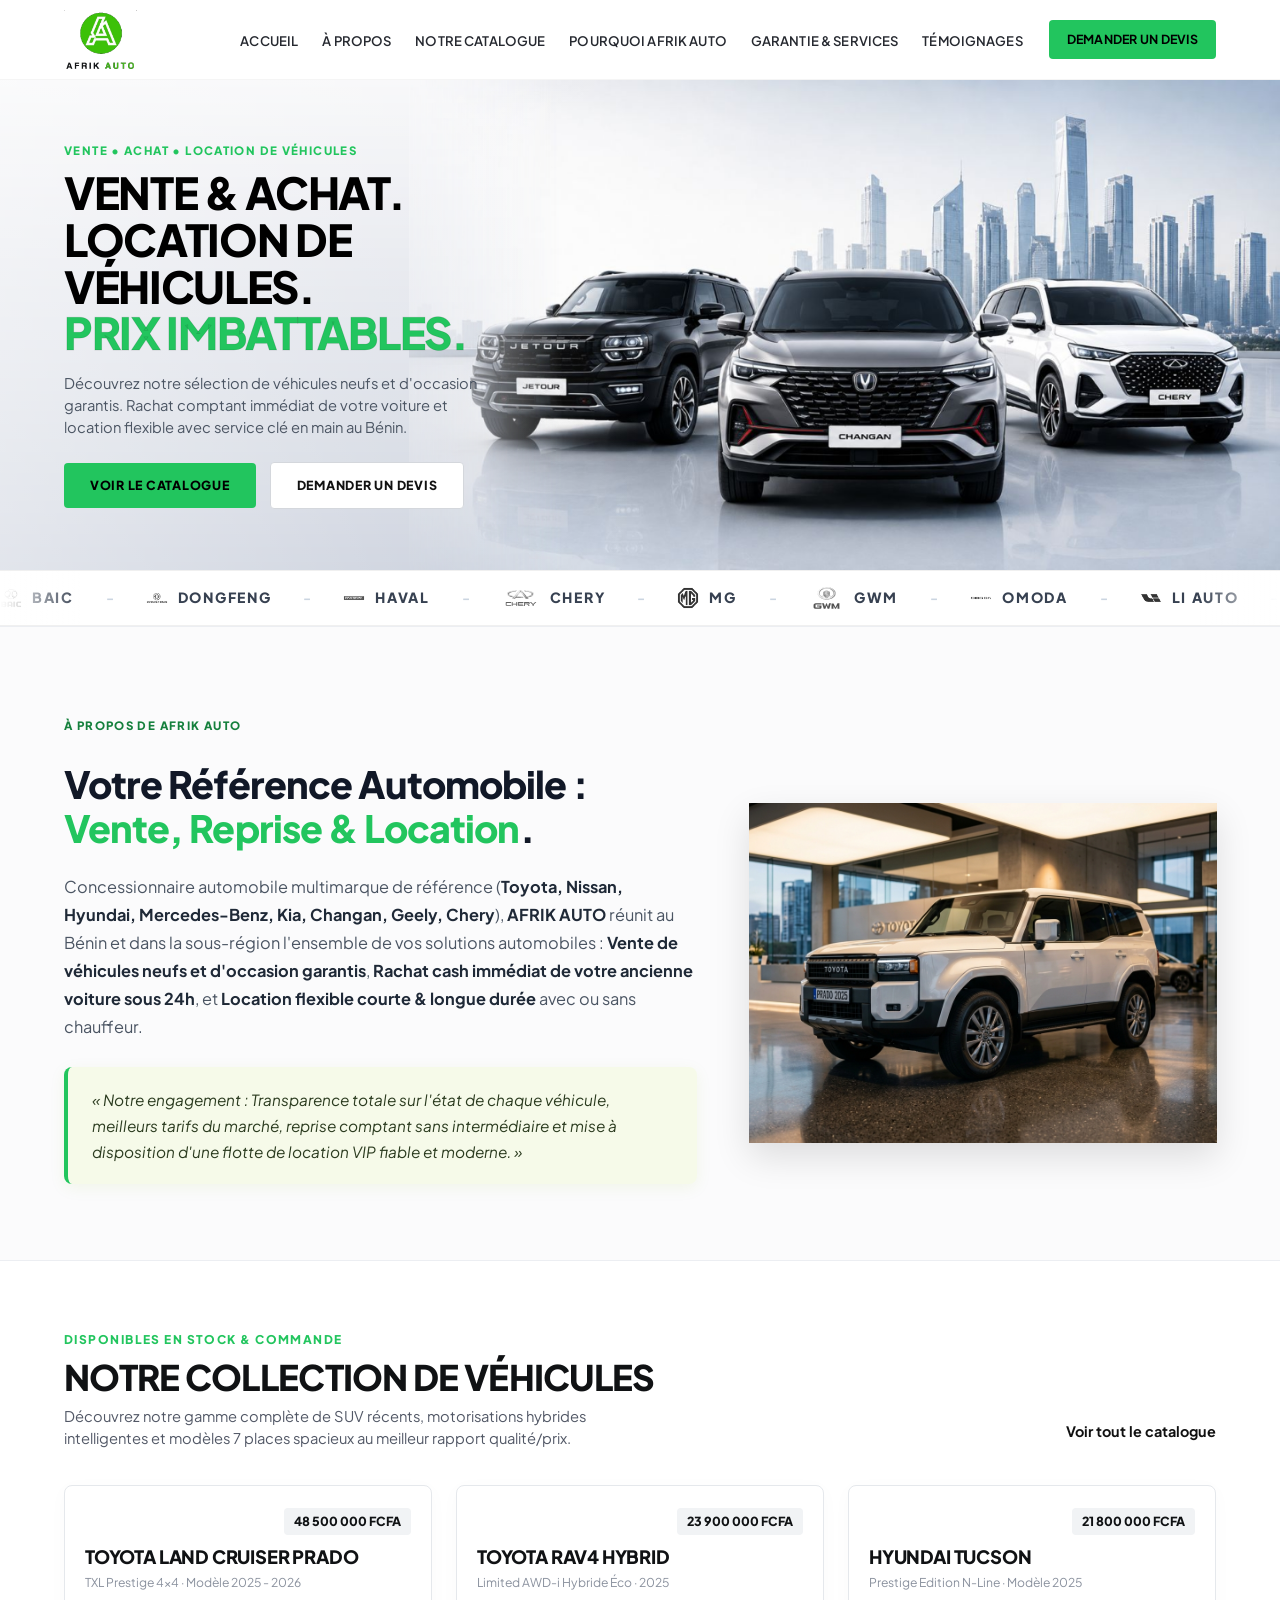
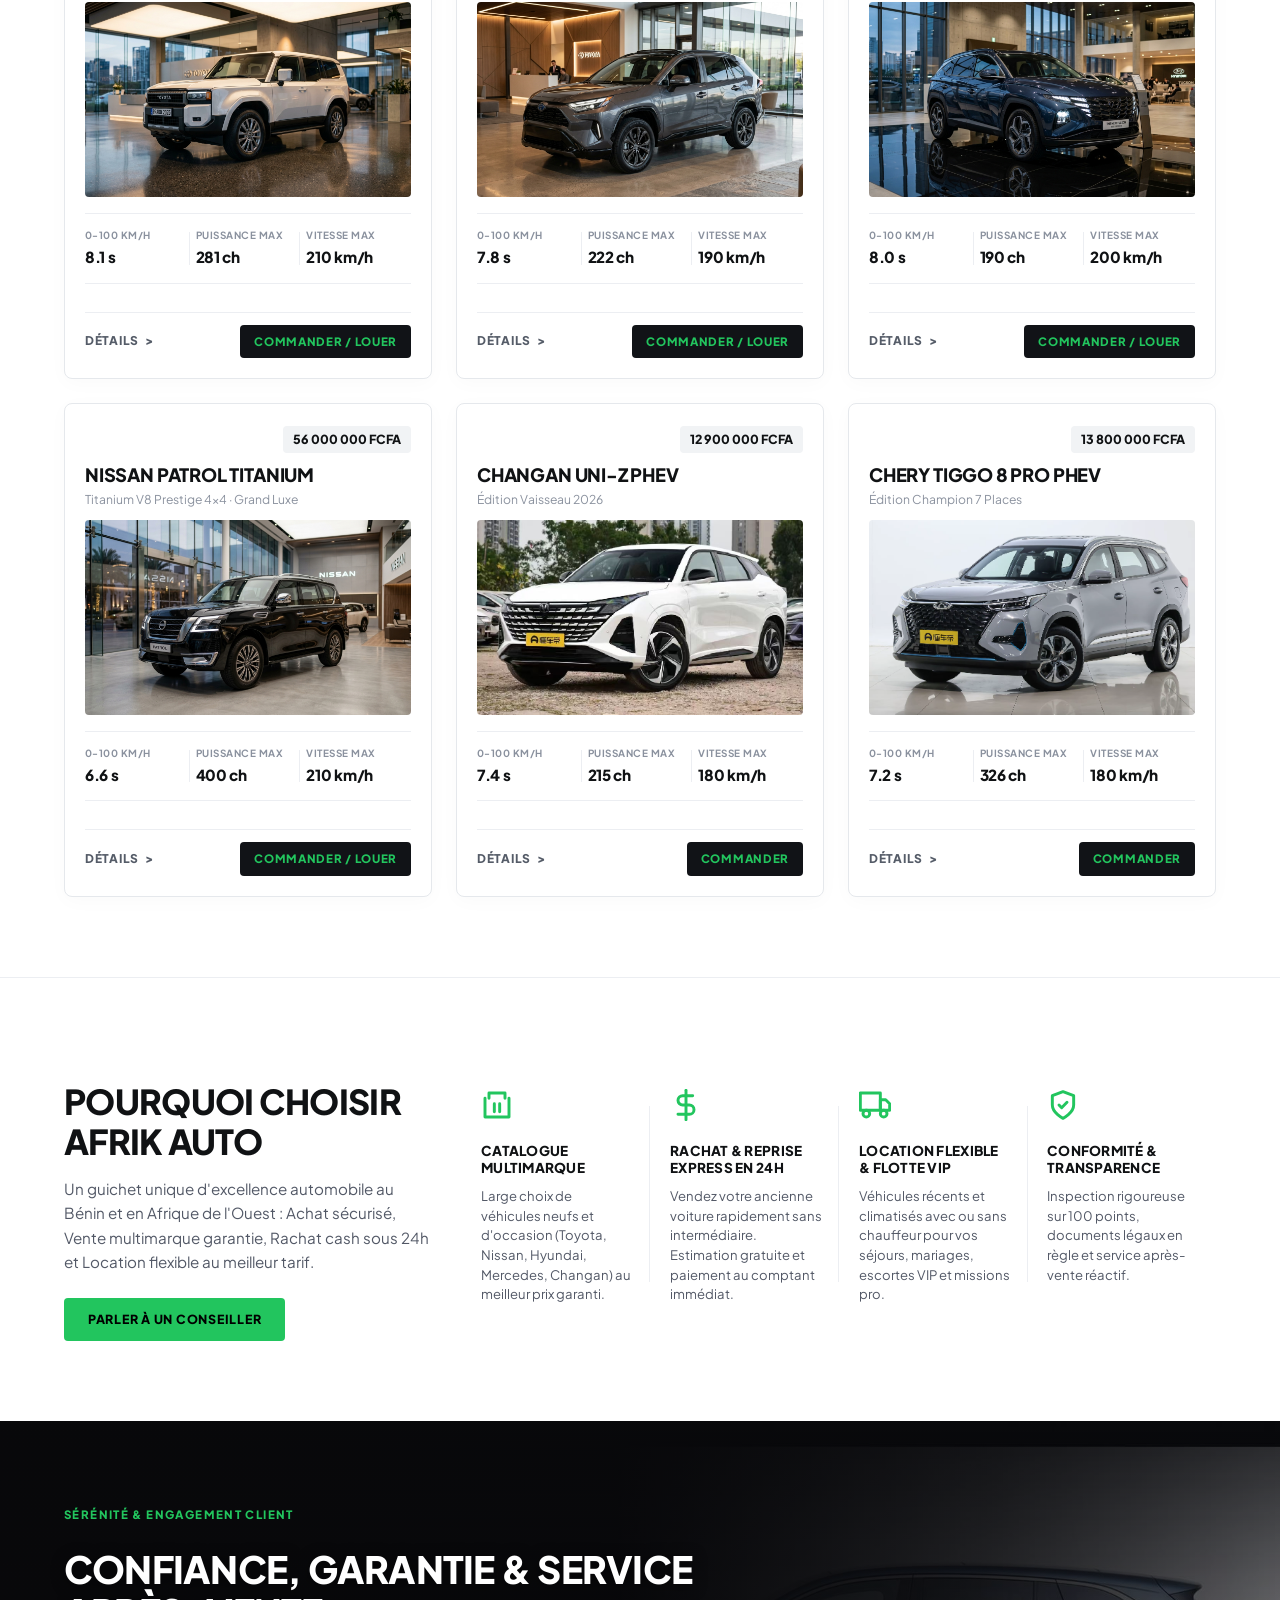
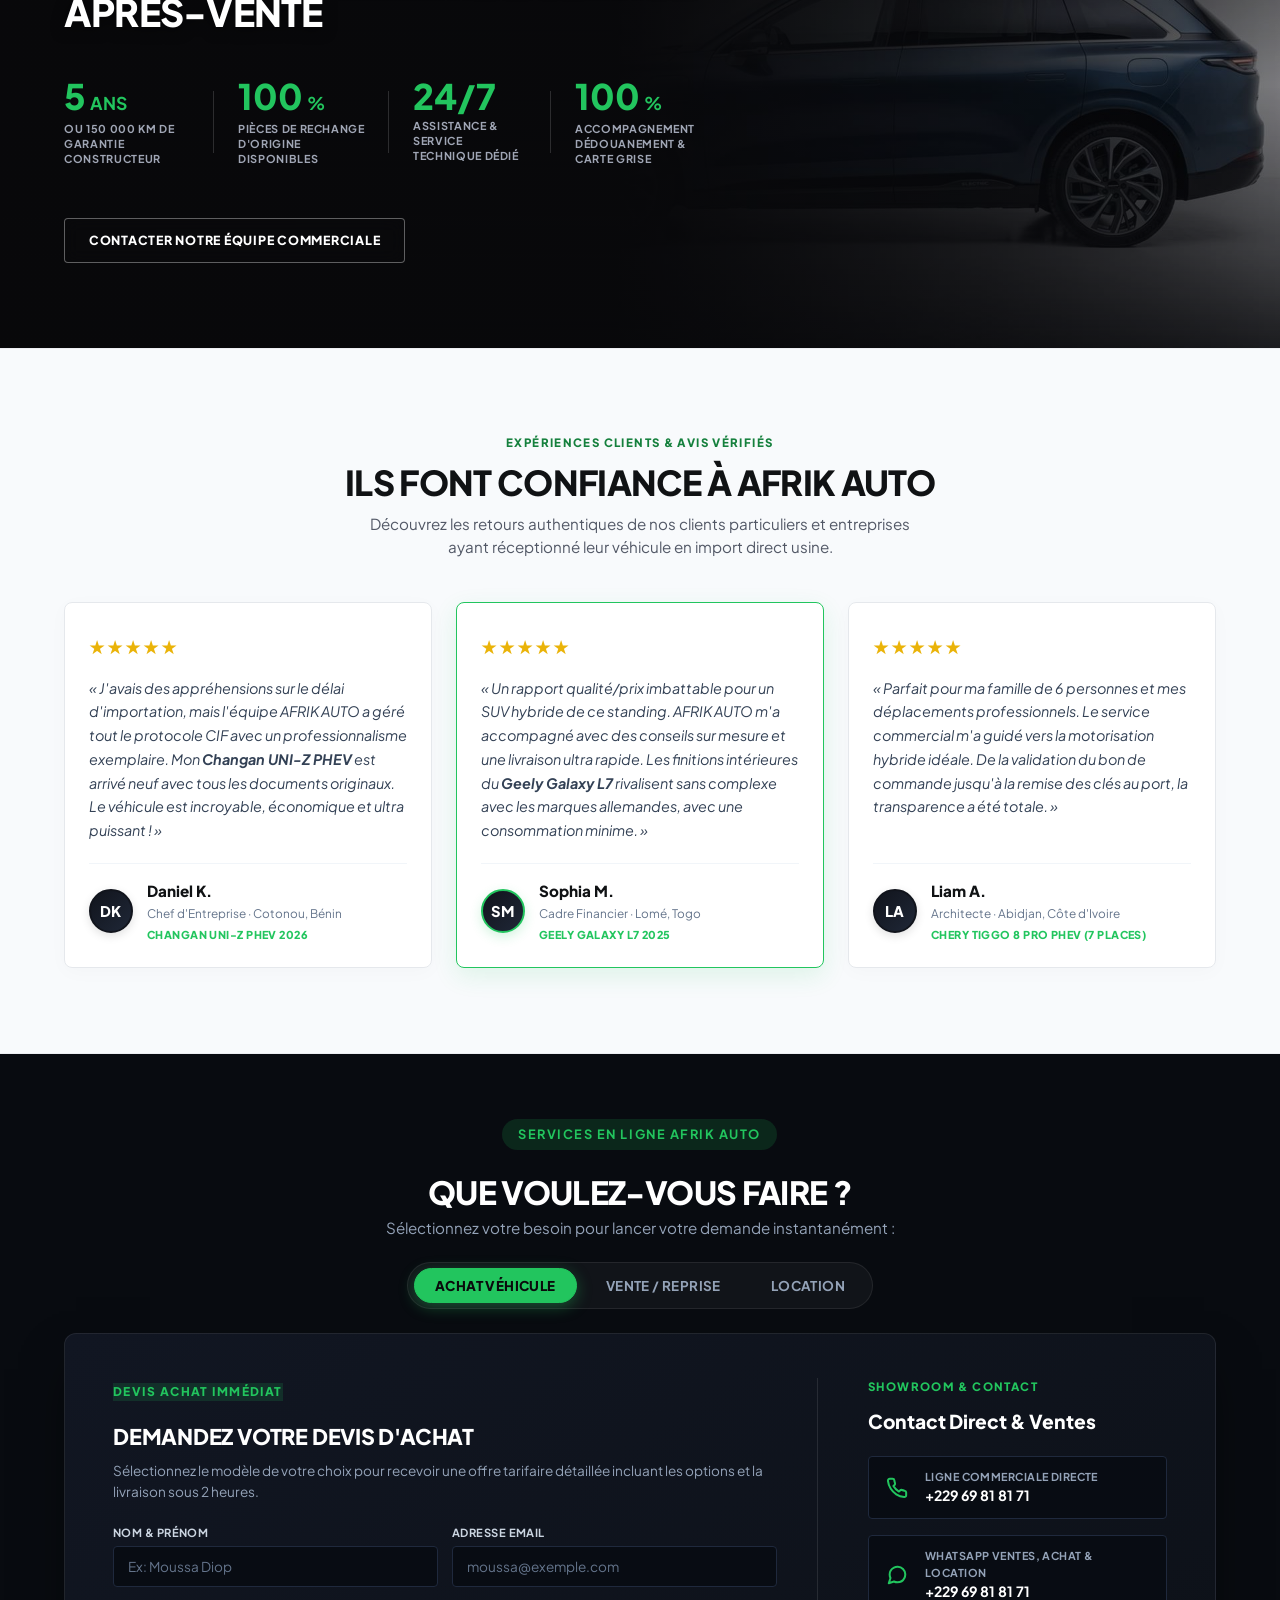
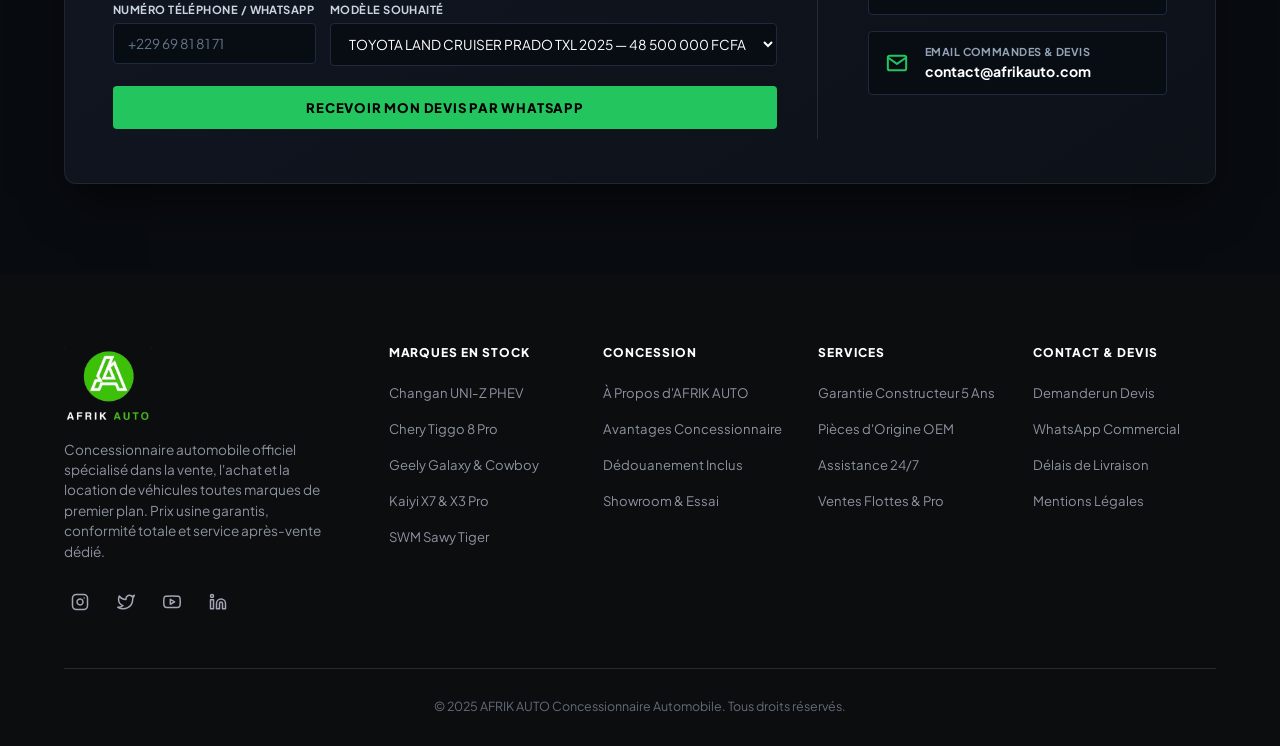
==== commit efd51705: "feat: complete AFRIK AUTO website rebrand, catalog, responsive forms and assets" ====
--- a/index.html
+++ b/index.html
@@ -3,8 +3,8 @@
 <head>
   <meta charset="UTF-8">
   <meta name="viewport" content="width=device-width, initial-scale=1.0">
-  <title>KH-AUTO — Concessionnaire Officiel Véhicules Chinois</title>
-  <meta name="description" content="Concessionnaire officiel KH-AUTO : Gamme complète de SUV chinois neufs, Hybrides Rechargeables (PHEV) et Essence. Changan, Geely, Chery, Kaiyi, SWM disponibles en direct usine avec garantie.">
+  <title>AFRIK AUTO — Vente, Achat & Location de Véhicules de Tous Types | Bénin & Afrique</title>
+  <meta name="description" content="AFRIK AUTO : Spécialiste de la Vente, de l'Achat et de la Location de véhicules de tous types (Neufs, Occasions, SUV, Berlines, 4x4, Utilitaires). Contactez-nous sur WhatsApp au +229 69 81 81 71.">
   
   <!-- Favicon / Icône Onglet Navigateur -->
   <link rel="icon" type="image/png" sizes="32x32" href="favicon-32x32.png">
@@ -15,22 +15,22 @@
 
   <!-- Open Graph / Vercel, WhatsApp, Facebook & Social Sharing -->
   <meta property="og:type" content="website">
-  <meta property="og:site_name" content="KH-AUTO">
-  <meta property="og:title" content="KH-AUTO — Concessionnaire Officiel Véhicules Chinois">
-  <meta property="og:description" content="Accédez aux meilleurs SUV, Hybrides Rechargeables et modèles 7 places du marché chinois (Changan, Geely, Chery, Jetour, Kaiyi, SWM). Véhicules neufs en direct usine avec garantie.">
+  <meta property="og:site_name" content="AFRIK AUTO">
+  <meta property="og:title" content="AFRIK AUTO — Concessionnaire Officiel Véhicules Multimarques">
+  <meta property="og:description" content="AFRIK AUTO : Vente de véhicules neufs et d'occasion (Toyota, Nissan, Hyundai, Mercedes, Changan, Geely), rachat cash immédiat et location de véhicules au Bénin.">
   <meta property="og:image" content="https://raw.githubusercontent.com/lincolndahou/kh-auto/main/assets/images/og-image.jpg">
   <meta property="og:image:secure_url" content="https://raw.githubusercontent.com/lincolndahou/kh-auto/main/assets/images/og-image.jpg">
   <meta property="og:image:type" content="image/jpeg">
   <meta property="og:image:width" content="1200">
   <meta property="og:image:height" content="630">
-  <meta property="og:image:alt" content="KH-AUTO - Concessionnaire Officiel Véhicules Chinois">
+  <meta property="og:image:alt" content="AFRIK AUTO - Concessionnaire Officiel Véhicules Multimarques">
   
   <!-- Twitter Card -->
   <meta name="twitter:card" content="summary_large_image">
-  <meta name="twitter:title" content="KH-AUTO — Concessionnaire Officiel Véhicules Chinois">
-  <meta name="twitter:description" content="Gamme complète de SUV chinois neufs en import direct usine. Changan, Geely, Chery, Jetour, Kaiyi, SWM.">
+  <meta name="twitter:title" content="AFRIK AUTO — Concessionnaire Officiel Véhicules Multimarques">
+  <meta name="twitter:description" content="AFRIK AUTO — Vente, Rachat et Location de véhicules toutes marques au Bénin et en Afrique de l'Ouest.">
   <meta name="twitter:image" content="https://raw.githubusercontent.com/lincolndahou/kh-auto/main/assets/images/og-image.jpg">
-  <meta name="twitter:image:alt" content="KH-AUTO - Concessionnaire Officiel Véhicules Chinois">
+  <meta name="twitter:image:alt" content="AFRIK AUTO - Concessionnaire Officiel Véhicules Multimarques">
   
   <!-- Google Fonts: Plus Jakarta Sans & Inter -->
   <link rel="preconnect" href="https://fonts.googleapis.com">
@@ -44,17 +44,18 @@
   <!-- ==================== HEADER ==================== -->
   <header class="site-header" id="siteHeader">
     <div class="header-container">
-      <a href="#" class="brand-logo" id="headerLogo">
-        <img src="assets/images/logo-kh-auto.png" alt="KH AUTO" class="site-logo-img">
+      <a href="index.html" class="brand-logo" id="headerLogo">
+        <img src="assets/images/logo-afrik-auto.png" alt="AFRIK AUTO" class="site-logo-img">
       </a>
 
       <nav class="main-nav" id="mainNav">
         <ul class="nav-list">
-          <li><a href="#about" class="nav-link">À PROPOS</a></li>
+          <li><a href="#" class="nav-link">ACCUEIL</a></li>
+          <li><a href="#about" class="nav-link">&Agrave; PROPOS</a></li>
           <li><a href="#inventory" class="nav-link">NOTRE CATALOGUE</a></li>
-          <li><a href="#why-us" class="nav-link">POURQUOI KH-AUTO</a></li>
+          <li><a href="#why-us" class="nav-link">POURQUOI AFRIK AUTO</a></li>
           <li><a href="#services" class="nav-link">GARANTIE &amp; SERVICES</a></li>
-          <li><a href="#testimonials" class="nav-link">TÉMOIGNAGES</a></li>
+          <li><a href="#testimonials" class="nav-link">T&Eacute;MOIGNAGES</a></li>
         </ul>
       </nav>
 
@@ -72,11 +73,12 @@
   <!-- Mobile Drawer Navigation -->
   <div class="mobile-nav-drawer" id="mobileDrawer">
     <ul class="mobile-nav-list">
-      <li><a href="#about" class="mobile-nav-link">À PROPOS</a></li>
+      <li><a href="#" class="mobile-nav-link">ACCUEIL</a></li>
+      <li><a href="#about" class="mobile-nav-link">&Agrave; PROPOS</a></li>
       <li><a href="#inventory" class="mobile-nav-link">NOTRE CATALOGUE</a></li>
-      <li><a href="#why-us" class="mobile-nav-link">POURQUOI KH-AUTO</a></li>
+      <li><a href="#why-us" class="mobile-nav-link">POURQUOI AFRIK AUTO</a></li>
       <li><a href="#services" class="mobile-nav-link">GARANTIE &amp; SERVICES</a></li>
-      <li><a href="#testimonials" class="mobile-nav-link">TÉMOIGNAGES</a></li>
+      <li><a href="#testimonials" class="mobile-nav-link">T&Eacute;MOIGNAGES</a></li>
     </ul>
     <div class="mobile-drawer-cta">
       <a href="#quote" class="btn btn-reserve full-width">DEMANDER UN DEVIS</a>
@@ -92,21 +94,21 @@
       <div class="hero-background-canvas hero-stagger-canvas">
         <picture>
           <source media="(max-width: 768px)" srcset="assets/images/hero-mobile-chinese-suvs.jpg">
-          <img src="assets/images/hero-chinese-suvs.png" alt="KH-AUTO - Concessionnaire Multimarques Chinoises Jetour, Changan, Chery" class="hero-bg-image" id="heroMainImage">
+          <img src="assets/images/hero-chinese-suvs.png" alt="AFRIK AUTO - Vente, Achat et Location Multimarques (Toyota, Nissan, Hyundai, Changan, Geely, Chery)" class="hero-bg-image" id="heroMainImage">
         </picture>
         <div class="hero-ambient-gradient"></div>
       </div>
 
       <div class="section-container hero-container">
         <div class="hero-content">
-          <span class="hero-dealership-badge hero-stagger-1">IMPORTATEUR &amp; CONCESSIONNAIRE OFFICIEL</span>
+          <span class="hero-dealership-badge hero-stagger-1">VENTE • ACHAT • LOCATION DE VÉHICULES</span>
           <h1 class="hero-title hero-stagger-2">
-            <span class="title-line">VÉHICULES CHINOIS.</span>
-            <span class="title-line">IMPORT DIRECT.</span>
+            <span class="title-line">VENTE &amp; ACHAT.</span>
+            <span class="title-line">LOCATION DE VÉHICULES.</span>
             <span class="title-line text-accent">PRIX IMBATTABLES.</span>
           </h1>
           <p class="hero-description hero-stagger-3">
-            Accédez aux meilleurs SUV, Hybrides Rechargeables et modèles 7 places du marché chinois (Changan, Geely, Chery, Kaiyi, SWM). Véhicules neufs en stock, garantie constructeur et livraison rapide.
+            Découvrez notre sélection de véhicules neufs et d'occasion garantis. Rachat comptant immédiat de votre voiture et location flexible avec service clé en main au Bénin.
           </p>
           <div class="hero-cta-group hero-stagger-4">
             <a href="#inventory" class="btn btn-primary btn-hero" id="heroExploreBtn">VOIR LE CATALOGUE</a>
@@ -304,39 +306,36 @@
     <section class="about-section" id="about">
       <div class="section-container">
         <div class="about-header-row">
-          <span class="section-badge">À PROPOS DE KH AUTO</span>
+          <span class="section-badge">À PROPOS DE AFRIK AUTO</span>
         </div>
         <div class="about-grid-layout">
           <!-- Colonne Gauche: Texte & Protocole -->
           <div class="about-left-col">
-            <h2 class="about-main-title">Véhicules Neufs au <span class="text-accent-brand">Prix Usine</span>.</h2>
+            <h2 class="about-main-title">Votre Référence Automobile : <span class="text-accent-brand">Vente, Reprise &amp; Location</span>.</h2>
             <p class="about-lead-paragraph">
-              Partenaire et distributeur direct des plus grands constructeurs automobiles mondiaux (<strong>BYD, Changan, Jetour, Geely, GAC, Chery, 212, JMC</strong>), nous simplifions l'acquisition de véhicules neufs en formule <strong>CIF / FOB complète (Coût, Assurance et Fret inclus)</strong> livrés dans tous les grands ports maritimes et aéroports internationaux.
+              Concessionnaire automobile multimarque de référence (<strong>Toyota, Nissan, Hyundai, Mercedes-Benz, Kia, Changan, Geely, Chery</strong>), <strong>AFRIK AUTO</strong> réunit au Bénin et dans la sous-région l'ensemble de vos solutions automobiles : <strong>Vente de véhicules neufs et d'occasion garantis</strong>, <strong>Rachat cash immédiat de votre ancienne voiture sous 24h</strong>, et <strong>Location flexible courte &amp; longue durée</strong> avec ou sans chauffeur.
             </p>
             <div class="about-quote-box">
               <p class="about-quote-text">
-                &laquo; <em>Un protocole d'exportation transparent : réservation directe d'usine, paiement international sécurisé, tracking du navire en direct et fourniture de l'ensemble des documents originaux (Bill of Lading, Certificat de Conformité, Facture Commerciale).</em> &raquo;
+                &laquo; <em>Notre engagement : Transparence totale sur l'état de chaque véhicule, meilleurs tarifs du marché, reprise comptant sans intermédiaire et mise à disposition d'une flotte de location VIP fiable et moderne.</em> &raquo;
               </p>
             </div>
           </div>
 
-          <!-- Colonne Droite: Visuel SUV Haute Définition (Bords droits, Diaporama fluide 5s) -->
+          <!-- Colonne Droite: Diaporama Véhicules Multimarques AFRIK AUTO (5s) -->
           <div class="about-right-col">
             <div class="about-slider-wrap" id="aboutSlider">
               <div class="about-slide active">
-                <img src="assets/images/cars/geely-galaxy-l7/photo-3.jpg" alt="Geely Galaxy L7 SUV Hybride Rechargeable">
+                <img src="assets/images/cars/toyota-land-cruiser-prado/photo-1.jpg" alt="TOYOTA LAND CRUISER PRADO TXL 2025">
               </div>
               <div class="about-slide">
-                <img src="assets/images/cars/chery-tiggo-8-pro-phev/photo-1.png" alt="Chery Tiggo 8 Pro PHEV">
+                <img src="assets/images/cars/toyota-rav4-hybrid/photo-1.jpg" alt="TOYOTA RAV4 HYBRID LIMITED 2025">
               </div>
               <div class="about-slide">
-                <img src="assets/images/cars/geely-cowboy-offroad/photo-1.png" alt="Geely Cowboy Off-Road Baroudeur">
+                <img src="assets/images/cars/hyundai-tucson-2025/photo-1.jpg" alt="HYUNDAI TUCSON PRESTIGE 2025">
               </div>
               <div class="about-slide">
-                <img src="assets/images/cars/kaiyi-x7-pro-terres/photo-1.jpg" alt="Kaiyi X7 Pro Hautes Terres">
-              </div>
-              <div class="about-slide">
-                <img src="assets/images/cars/changan-uni-z-phev/photo-1.jpg" alt="Changan UNI-Z PHEV Édition Vaisseau">
+                <img src="assets/images/cars/nissan-patrol-v8/photo-1.jpg" alt="NISSAN PATROL TITANIUM V8 2025">
               </div>
             </div>
           </div>
@@ -358,9 +357,138 @@
           </div>
         </div>
 
+        
         <div class="models-grid" id="vehiclesGrid">
           
-          <!-- 1. CHANGAN UNI-Z PHEV (Actif) -->
+          <!-- 1. TOYOTA LAND CRUISER PRADO 2025 -->
+          <div class="model-card" data-category="offroad familial" data-vehicle-id="toyota-land-cruiser-prado">
+            <div class="model-card-header">
+              <div class="model-top-badge">
+                <span class="model-price-badge">48 500 000 FCFA</span>
+              </div>
+              <h3 class="model-name">TOYOTA LAND CRUISER PRADO</h3>
+              <p class="model-subtitle">TXL Prestige 4x4 · Modèle 2025 - 2026</p>
+            </div>
+            <div class="model-image-wrap">
+              <img src="assets/images/cars/toyota-land-cruiser-prado/photo-1.jpg" alt="TOYOTA LAND CRUISER PRADO" class="model-img">
+            </div>
+            <div class="model-specs-grid">
+              <div class="spec-col">
+                <span class="spec-label">0-100 KM/H</span>
+                <span class="spec-value">8.1 s</span>
+              </div>
+              <div class="spec-col">
+                <span class="spec-label">PUISSANCE MAX</span>
+                <span class="spec-value">281 ch</span>
+              </div>
+              <div class="spec-col">
+                <span class="spec-label">VITESSE MAX</span>
+                <span class="spec-value">210 km/h</span>
+              </div>
+            </div>
+            <div class="model-card-footer">
+              <a href="vehicule.html?id=toyota-land-cruiser-prado" class="model-link btn-view-details">DÉTAILS <span class="arrow">&gt;</span></a>
+              <a href="https://wa.me/22969818171?text=Bonjour%20AFRIK%20AUTO,%20je%20souhaite%20commander%20ou%20louer%20le%20v%C3%A9hicule%20:%20TOYOTA%20LAND%20CRUISER%20PRADO%20(48%20500%20000%20FCFA)" target="_blank" class="btn-card-order-wa" onclick="event.stopPropagation();">COMMANDER / LOUER</a>
+            </div>
+          </div>
+
+          <!-- 2. TOYOTA RAV4 HYBRID 2025 -->
+          <div class="model-card" data-category="hybrid compact" data-vehicle-id="toyota-rav4-hybrid">
+            <div class="model-card-header">
+              <div class="model-top-badge">
+                <span class="model-price-badge">23 900 000 FCFA</span>
+              </div>
+              <h3 class="model-name">TOYOTA RAV4 HYBRID</h3>
+              <p class="model-subtitle">Limited AWD-i Hybride Éco · 2025</p>
+            </div>
+            <div class="model-image-wrap">
+              <img src="assets/images/cars/toyota-rav4-hybrid/photo-1.jpg" alt="TOYOTA RAV4 HYBRID" class="model-img">
+            </div>
+            <div class="model-specs-grid">
+              <div class="spec-col">
+                <span class="spec-label">0-100 KM/H</span>
+                <span class="spec-value">7.8 s</span>
+              </div>
+              <div class="spec-col">
+                <span class="spec-label">PUISSANCE MAX</span>
+                <span class="spec-value">222 ch</span>
+              </div>
+              <div class="spec-col">
+                <span class="spec-label">VITESSE MAX</span>
+                <span class="spec-value">190 km/h</span>
+              </div>
+            </div>
+            <div class="model-card-footer">
+              <a href="vehicule.html?id=toyota-rav4-hybrid" class="model-link btn-view-details">DÉTAILS <span class="arrow">&gt;</span></a>
+              <a href="https://wa.me/22969818171?text=Bonjour%20AFRIK%20AUTO,%20je%20souhaite%20commander%20ou%20louer%20le%20v%C3%A9hicule%20:%20TOYOTA%20RAV4%20HYBRID%20(23%20900%20000%20FCFA)" target="_blank" class="btn-card-order-wa" onclick="event.stopPropagation();">COMMANDER / LOUER</a>
+            </div>
+          </div>
+
+          <!-- 3. HYUNDAI TUCSON 2025 -->
+          <div class="model-card" data-category="compact" data-vehicle-id="hyundai-tucson-2025">
+            <div class="model-card-header">
+              <div class="model-top-badge">
+                <span class="model-price-badge">21 800 000 FCFA</span>
+              </div>
+              <h3 class="model-name">HYUNDAI TUCSON</h3>
+              <p class="model-subtitle">Prestige Edition N-Line · Modèle 2025</p>
+            </div>
+            <div class="model-image-wrap">
+              <img src="assets/images/cars/hyundai-tucson-2025/photo-1.jpg" alt="HYUNDAI TUCSON 2025" class="model-img">
+            </div>
+            <div class="model-specs-grid">
+              <div class="spec-col">
+                <span class="spec-label">0-100 KM/H</span>
+                <span class="spec-value">8.0 s</span>
+              </div>
+              <div class="spec-col">
+                <span class="spec-label">PUISSANCE MAX</span>
+                <span class="spec-value">190 ch</span>
+              </div>
+              <div class="spec-col">
+                <span class="spec-label">VITESSE MAX</span>
+                <span class="spec-value">200 km/h</span>
+              </div>
+            </div>
+            <div class="model-card-footer">
+              <a href="vehicule.html?id=hyundai-tucson-2025" class="model-link btn-view-details">DÉTAILS <span class="arrow">&gt;</span></a>
+              <a href="https://wa.me/22969818171?text=Bonjour%20AFRIK%20AUTO,%20je%20souhaite%20commander%20ou%20louer%20le%20v%C3%A9hicule%20:%20HYUNDAI%20TUCSON%20(21%20800%20000%20FCFA)" target="_blank" class="btn-card-order-wa" onclick="event.stopPropagation();">COMMANDER / LOUER</a>
+            </div>
+          </div>
+
+          <!-- 4. NISSAN PATROL TITANIUM V8 -->
+          <div class="model-card" data-category="familial offroad" data-vehicle-id="nissan-patrol-v8">
+            <div class="model-card-header">
+              <div class="model-top-badge">
+                <span class="model-price-badge">56 000 000 FCFA</span>
+              </div>
+              <h3 class="model-name">NISSAN PATROL TITANIUM</h3>
+              <p class="model-subtitle">Titanium V8 Prestige 4x4 · Grand Luxe</p>
+            </div>
+            <div class="model-image-wrap">
+              <img src="assets/images/cars/nissan-patrol-v8/photo-1.jpg" alt="NISSAN PATROL TITANIUM" class="model-img">
+            </div>
+            <div class="model-specs-grid">
+              <div class="spec-col">
+                <span class="spec-label">0-100 KM/H</span>
+                <span class="spec-value">6.6 s</span>
+              </div>
+              <div class="spec-col">
+                <span class="spec-label">PUISSANCE MAX</span>
+                <span class="spec-value">400 ch</span>
+              </div>
+              <div class="spec-col">
+                <span class="spec-label">VITESSE MAX</span>
+                <span class="spec-value">210 km/h</span>
+              </div>
+            </div>
+            <div class="model-card-footer">
+              <a href="vehicule.html?id=nissan-patrol-v8" class="model-link btn-view-details">DÉTAILS <span class="arrow">&gt;</span></a>
+              <a href="https://wa.me/22969818171?text=Bonjour%20AFRIK%20AUTO,%20je%20souhaite%20commander%20ou%20louer%20le%20v%C3%A9hicule%20:%20NISSAN%20PATROL%20TITANIUM%20(56%20000%20000%20FCFA)" target="_blank" class="btn-card-order-wa" onclick="event.stopPropagation();">COMMANDER / LOUER</a>
+            </div>
+          </div>
+
+          <!-- 5. CHANGAN UNI-Z PHEV -->
           <div class="model-card" data-category="hybrid" data-vehicle-id="changan-uni-z-phev">
             <div class="model-card-header">
               <div class="model-top-badge">
@@ -388,18 +516,18 @@
             </div>
             <div class="model-card-footer">
               <a href="vehicule.html?id=changan-uni-z-phev" class="model-link btn-view-details">DÉTAILS <span class="arrow">&gt;</span></a>
-              <a href="https://wa.me/22996175591?text=Bonjour%20KH-AUTO,%20je%20souhaite%20commander%20le%20v%C3%A9hicule%20:%20CHANGAN%20UNI-Z%20PHEV%20(12%20900%20000%20FCFA)" target="_blank" class="btn-card-order-wa" onclick="event.stopPropagation();">COMMANDER</a>
-            </div>
-          </div>
-
-          <!-- 2. CHERY TIGGO 8 PRO PHEV (Actif) -->
+              <a href="https://wa.me/22969818171?text=Bonjour%20AFRIK%20AUTO,%20je%20souhaite%20commander%20le%20v%C3%A9hicule%20:%20CHANGAN%20UNI-Z%20PHEV%20(12%20900%20000%20FCFA)" target="_blank" class="btn-card-order-wa" onclick="event.stopPropagation();">COMMANDER</a>
+            </div>
+          </div>
+
+          <!-- 6. CHERY TIGGO 8 PRO PHEV -->
           <div class="model-card" data-category="hybrid familial" data-vehicle-id="chery-tiggo-8-pro-phev">
             <div class="model-card-header">
               <div class="model-top-badge">
                 <span class="model-price-badge">13 800 000 FCFA</span>
               </div>
               <h3 class="model-name">CHERY TIGGO 8 PRO PHEV</h3>
-              <p class="model-subtitle">Édition Champion</p>
+              <p class="model-subtitle">Édition Champion 7 Places</p>
             </div>
             <div class="model-image-wrap">
               <img src="assets/images/cars/chery-tiggo-8-pro-phev/photo-1.png" alt="Chery Tiggo 8 Pro PHEV" class="model-img">
@@ -420,312 +548,60 @@
             </div>
             <div class="model-card-footer">
               <a href="vehicule.html?id=chery-tiggo-8-pro-phev" class="model-link btn-view-details">DÉTAILS <span class="arrow">&gt;</span></a>
-              <a href="https://wa.me/22996175591?text=Bonjour%20KH-AUTO,%20je%20souhaite%20commander%20le%20v%C3%A9hicule%20:%20CHERY%20TIGGO%208%20PRO%20PHEV%20(13%20800%20000%20FCFA)" target="_blank" class="btn-card-order-wa" onclick="event.stopPropagation();">COMMANDER</a>
-            </div>
-          </div>
-
-          <!-- 3. GEELY GALAXY L7 (Masqué - Conservé) -->
-          <div class="model-card" data-category="hybrid" data-vehicle-id="geely-galaxy-l7" style="display: none;">
-            <div class="model-card-header">
-              <div class="model-top-badge">
-                <span class="model-price-badge">13 500 000 FCFA</span>
-              </div>
-              <h3 class="model-name">GEELY GALAXY L7</h3>
-              <p class="model-subtitle">Édition Explorer 2025</p>
-            </div>
-            <div class="model-image-wrap">
-              <img src="assets/images/cars/geely-galaxy-l7/photo-1.jpg" alt="Geely Galaxy L7" class="model-img">
-            </div>
-            <div class="model-specs-grid">
-              <div class="spec-col">
-                <span class="spec-label">0-100 KM/H</span>
-                <span class="spec-value">7.5 s</span>
-              </div>
-              <div class="spec-col">
-                <span class="spec-label">PUISSANCE MAX</span>
-                <span class="spec-value">218 ch</span>
-              </div>
-              <div class="spec-col">
-                <span class="spec-label">VITESSE MAX</span>
-                <span class="spec-value">178 km/h</span>
-              </div>
-            </div>
-            <div class="model-card-footer">
-              <a href="vehicule.html?id=geely-galaxy-l7" class="model-link btn-view-details">DÉTAILS <span class="arrow">&gt;</span></a>
-              <a href="https://wa.me/22996175591?text=Bonjour%20KH-AUTO,%20je%20souhaite%20commander%20le%20v%C3%A9hicule%20:%20GEELY%20GALAXY%20L7%20(13%20500%20000%20FCFA)" target="_blank" class="btn-card-order-wa" onclick="event.stopPropagation();">COMMANDER</a>
-            </div>
-          </div>
-
-          <!-- 4. GEELY COWBOY OFF ROAD (Actif) -->
-          <div class="model-card" data-category="offroad" data-vehicle-id="geely-cowboy-offroad">
-            <div class="model-card-header">
-              <div class="model-top-badge">
-                <span class="model-price-badge">11 200 000 FCFA</span>
-              </div>
-              <h3 class="model-name">GEELY COWBOY OFF ROAD</h3>
-              <p class="model-subtitle">Édition Aventure Tout-Terrain 2025</p>
-            </div>
-            <div class="model-image-wrap">
-              <img src="assets/images/cars/geely-cowboy-offroad/photo-1.png" alt="Geely Cowboy Off Road" class="model-img">
-            </div>
-            <div class="model-specs-grid">
-              <div class="spec-col">
-                <span class="spec-label">0-100 KM/H</span>
-                <span class="spec-value">7.9 s</span>
-              </div>
-              <div class="spec-col">
-                <span class="spec-label">PUISSANCE MAX</span>
-                <span class="spec-value">181 ch</span>
-              </div>
-              <div class="spec-col">
-                <span class="spec-label">VITESSE MAX</span>
-                <span class="spec-value">190 km/h</span>
-              </div>
-            </div>
-            <div class="model-card-footer">
-              <a href="vehicule.html?id=geely-cowboy-offroad" class="model-link btn-view-details">DÉTAILS <span class="arrow">&gt;</span></a>
-              <a href="https://wa.me/22996175591?text=Bonjour%20KH-AUTO,%20je%20souhaite%20commander%20le%20v%C3%A9hicule%20:%20GEELY%20COWBOY%20OFF%20ROAD%20(11%20200%20000%20FCFA)" target="_blank" class="btn-card-order-wa" onclick="event.stopPropagation();">COMMANDER</a>
-            </div>
-          </div>
-
-          <!-- 5. GEELY COWBOY TRENDY (Masqué - Conservé) -->
-          <div class="model-card" data-category="offroad compact" data-vehicle-id="geely-cowboy-trendy" style="display: none;">
-            <div class="model-card-header">
-              <div class="model-top-badge">
-                <span class="model-price-badge">10 750 000 FCFA</span>
-              </div>
-              <h3 class="model-name">GEELY COWBOY TRENDY</h3>
-              <p class="model-subtitle">Édition Trendy Urbaine 2025</p>
-            </div>
-            <div class="model-image-wrap">
-              <img src="assets/images/cars/geely-cowboy-trendy/photo-1.png" alt="Geely Cowboy Trendy" class="model-img">
-            </div>
-            <div class="model-specs-grid">
-              <div class="spec-col">
-                <span class="spec-label">0-100 KM/H</span>
-                <span class="spec-value">7.9 s</span>
-              </div>
-              <div class="spec-col">
-                <span class="spec-label">PUISSANCE MAX</span>
-                <span class="spec-value">181 ch</span>
-              </div>
-              <div class="spec-col">
-                <span class="spec-label">VITESSE MAX</span>
-                <span class="spec-value">190 km/h</span>
-              </div>
-            </div>
-            <div class="model-card-footer">
-              <a href="vehicule.html?id=geely-cowboy-trendy" class="model-link btn-view-details">DÉTAILS <span class="arrow">&gt;</span></a>
-              <a href="https://wa.me/22996175591?text=Bonjour%20KH-AUTO,%20je%20souhaite%20commander%20le%20v%C3%A9hicule%20:%20GEELY%20COWBOY%20TRENDY%20(10%20750%20000%20FCFA)" target="_blank" class="btn-card-order-wa" onclick="event.stopPropagation();">COMMANDER</a>
-            </div>
-          </div>
-
-          <!-- 6. KAIYI X7 PRO PRESTIGE (Masqué - Conservé) -->
-          <div class="model-card" data-category="familial" data-vehicle-id="kaiyi-x7-pro-7places" style="display: none;">
-            <div class="model-card-header">
-              <div class="model-top-badge">
-                <span class="model-price-badge">12 600 000 FCFA</span>
-              </div>
-              <h3 class="model-name">KAIYI X7 PRO PRESTIGE</h3>
-              <p class="model-subtitle">Édition Prestige 2026</p>
-            </div>
-            <div class="model-image-wrap">
-              <img src="assets/images/cars/kaiyi-x7-pro-7places/photo-1.jpg" alt="Kaiyi X7 Pro Prestige" class="model-img">
-            </div>
-            <div class="model-specs-grid">
-              <div class="spec-col">
-                <span class="spec-label">0-100 KM/H</span>
-                <span class="spec-value">8.2 s</span>
-              </div>
-              <div class="spec-col">
-                <span class="spec-label">PUISSANCE MAX</span>
-                <span class="spec-value">254 ch</span>
-              </div>
-              <div class="spec-col">
-                <span class="spec-label">VITESSE MAX</span>
-                <span class="spec-value">200 km/h</span>
-              </div>
-            </div>
-            <div class="model-card-footer">
-              <a href="vehicule.html?id=kaiyi-x7-pro-7places" class="model-link btn-view-details">DÉTAILS <span class="arrow">&gt;</span></a>
-              <a href="https://wa.me/22996175591?text=Bonjour%20KH-AUTO,%20je%20souhaite%20commander%20le%20v%C3%A9hicule%20:%20KAIYI%20X7%20PRO%20PRESTIGE%20(12%20600%20000%20FCFA)" target="_blank" class="btn-card-order-wa" onclick="event.stopPropagation();">COMMANDER</a>
-            </div>
-          </div>
-
-          <!-- 7. KAIYI X7 PRO MOUNTAIN (Masqué - Conservé) -->
-          <div class="model-card" data-category="offroad" data-vehicle-id="kaiyi-x7-pro-mountain" style="display: none;">
-            <div class="model-card-header">
-              <div class="model-top-badge">
-                <span class="model-price-badge">11 900 000 FCFA</span>
-              </div>
-              <h3 class="model-name">KAIYI X7 PRO MOUNTAIN</h3>
-              <p class="model-subtitle">Édition Mountain 2026</p>
-            </div>
-            <div class="model-image-wrap">
-              <img src="assets/images/cars/kaiyi-x7-pro-mountain/photo-1.jpg" alt="Kaiyi X7 Pro Mountain" class="model-img">
-            </div>
-            <div class="model-specs-grid">
-              <div class="spec-col">
-                <span class="spec-label">0-100 KM/H</span>
-                <span class="spec-value">8.9 s</span>
-              </div>
-              <div class="spec-col">
-                <span class="spec-label">PUISSANCE MAX</span>
-                <span class="spec-value">197 ch</span>
-              </div>
-              <div class="spec-col">
-                <span class="spec-label">VITESSE MAX</span>
-                <span class="spec-value">195 km/h</span>
-              </div>
-            </div>
-            <div class="model-card-footer">
-              <a href="vehicule.html?id=kaiyi-x7-pro-mountain" class="model-link btn-view-details">DÉTAILS <span class="arrow">&gt;</span></a>
-              <a href="https://wa.me/22996175591?text=Bonjour%20KH-AUTO,%20je%20souhaite%20commander%20le%20v%C3%A9hicule%20:%20KAIYI%20X7%20PRO%20MOUNTAIN%20(11%20900%20000%20FCFA)" target="_blank" class="btn-card-order-wa" onclick="event.stopPropagation();">COMMANDER</a>
-            </div>
-          </div>
-
-          <!-- 8. KAIYI X7 PRO HAUTES TERRES (Actif) -->
-          <div class="model-card" data-category="compact" data-vehicle-id="kaiyi-x7-pro-terres">
-            <div class="model-card-header">
-              <div class="model-top-badge">
-                <span class="model-price-badge">11 500 000 FCFA</span>
-              </div>
-              <h3 class="model-name">KAIYI X7 PRO HAUTES TERRES</h3>
-              <p class="model-subtitle">Édition Hautes Terres 2026</p>
-            </div>
-            <div class="model-image-wrap">
-              <img src="assets/images/cars/kaiyi-x7-pro-terres/photo-1.jpg" alt="Kaiyi X7 Pro Hautes Terres" class="model-img">
-            </div>
-            <div class="model-specs-grid">
-              <div class="spec-col">
-                <span class="spec-label">0-100 KM/H</span>
-                <span class="spec-value">8.9 s</span>
-              </div>
-              <div class="spec-col">
-                <span class="spec-label">PUISSANCE MAX</span>
-                <span class="spec-value">197 ch</span>
-              </div>
-              <div class="spec-col">
-                <span class="spec-label">VITESSE MAX</span>
-                <span class="spec-value">195 km/h</span>
-              </div>
-            </div>
-            <div class="model-card-footer">
-              <a href="vehicule.html?id=kaiyi-x7-pro-terres" class="model-link btn-view-details">DÉTAILS <span class="arrow">&gt;</span></a>
-              <a href="https://wa.me/22996175591?text=Bonjour%20KH-AUTO,%20je%20souhaite%20commander%20le%20v%C3%A9hicule%20:%20KAIYI%20X7%20PRO%20HAUTES%20TERRES%20(11%20500%20000%20FCFA)" target="_blank" class="btn-card-order-wa" onclick="event.stopPropagation();">COMMANDER</a>
-            </div>
-          </div>
-
-          <!-- 9. KAIYI X3 PRO LUXE (Actif) -->
-          <div class="model-card" data-category="compact" data-vehicle-id="kaiyi-x3-pro">
-            <div class="model-card-header">
-              <div class="model-top-badge">
-                <span class="model-price-badge">7 900 000 FCFA</span>
-              </div>
-              <h3 class="model-name">KAIYI X3 PRO LUXE</h3>
-              <p class="model-subtitle">Édition Luxe CVT 2025</p>
-            </div>
-            <div class="model-image-wrap">
-              <img src="assets/images/cars/kaiyi-x3-pro/photo-1.png" alt="Kaiyi X3 Pro Luxe" class="model-img">
-            </div>
-            <div class="model-specs-grid">
-              <div class="spec-col">
-                <span class="spec-label">0-100 KM/H</span>
-                <span class="spec-value">10.5 s</span>
-              </div>
-              <div class="spec-col">
-                <span class="spec-label">PUISSANCE MAX</span>
-                <span class="spec-value">116 ch</span>
-              </div>
-              <div class="spec-col">
-                <span class="spec-label">VITESSE MAX</span>
-                <span class="spec-value">175 km/h</span>
-              </div>
-            </div>
-            <div class="model-card-footer">
-              <a href="vehicule.html?id=kaiyi-x3-pro" class="model-link btn-view-details">DÉTAILS <span class="arrow">&gt;</span></a>
-              <a href="https://wa.me/22996175591?text=Bonjour%20KH-AUTO,%20je%20souhaite%20commander%20le%20v%C3%A9hicule%20:%20KAIYI%20X3%20PRO%20LUXE%20(7%20900%20000%20FCFA)" target="_blank" class="btn-card-order-wa" onclick="event.stopPropagation();">COMMANDER</a>
-            </div>
-          </div>
-
-          <!-- 10. SWM SAWY TIGER LUXE (Actif) -->
-          <div class="model-card" data-category="familial" data-vehicle-id="swm-sawy-tiger">
-            <div class="model-card-header">
-              <div class="model-top-badge">
-                <span class="model-price-badge">7 600 000 FCFA</span>
-              </div>
-              <h3 class="model-name">SWM SAWY TIGER LUXE</h3>
-              <p class="model-subtitle">Édition Luxe 2025</p>
-            </div>
-            <div class="model-image-wrap">
-              <img src="assets/images/cars/swm-sawy-tiger/photo-1.png" alt="SWM Sawy Tiger Luxe" class="model-img">
-            </div>
-            <div class="model-specs-grid">
-              <div class="spec-col">
-                <span class="spec-label">0-100 KM/H</span>
-                <span class="spec-value">11.2 s</span>
-              </div>
-              <div class="spec-col">
-                <span class="spec-label">PUISSANCE MAX</span>
-                <span class="spec-value">116 ch</span>
-              </div>
-              <div class="spec-col">
-                <span class="spec-label">VITESSE MAX</span>
-                <span class="spec-value">165 km/h</span>
-              </div>
-            </div>
-            <div class="model-card-footer">
-              <a href="vehicule.html?id=swm-sawy-tiger" class="model-link btn-view-details">DÉTAILS <span class="arrow">&gt;</span></a>
-              <a href="https://wa.me/22996175591?text=Bonjour%20KH-AUTO,%20je%20souhaite%20commander%20le%20v%C3%A9hicule%20:%20SWM%20SAWY%20TIGER%20LUXE%20(7%20600%20000%20FCFA)" target="_blank" class="btn-card-order-wa" onclick="event.stopPropagation();">COMMANDER</a>
-            </div>
-          </div>
-
-        </div>
+              <a href="https://wa.me/22969818171?text=Bonjour%20AFRIK%20AUTO,%20je%20souhaite%20commander%20le%20v%C3%A9hicule%20:%20CHERY%20TIGGO%208%20PRO%20PHEV%20(13%20800%20000%20FCFA)" target="_blank" class="btn-card-order-wa" onclick="event.stopPropagation();">COMMANDER</a>
+            </div>
+          </div>
+
+        </div>
+
       </div>
     </section>
 
-    <!-- ==================== 4. POURQUOI CHOISIR KH-AUTO ==================== -->
+    
+    
+    <!-- ==================== 4. POURQUOI CHOISIR AFRIK AUTO ==================== -->
     <section class="charging-section" id="why-us">
       <div class="section-container">
         <div class="charging-layout">
           <!-- Colonne Gauche -->
           <div class="charging-intro">
-            <span class="section-badge">AVANTAGES CONCESSIONNAIRE</span>
-            <h2 class="section-title">POURQUOI CHOISIR<br>KH-AUTO</h2>
+            <span class="section-badge">AVANTAGES AFRIK AUTO</span>
+            <h2 class="section-title">POURQUOI CHOISIR<br>AFRIK AUTO</h2>
             <p class="section-description">
-              Nous importons directement des usines partenaires en Chine sans intermédiaire, vous assurant les meilleurs tarifs du marché, une garantie solide et un service après-vente d'excellence.
+              Un guichet unique d'excellence automobile au Bénin et en Afrique de l'Ouest : Achat sécurisé, Vente multimarque garantie, Rachat cash sous 24h et Location flexible au meilleur tarif.
             </p>
-            <a href="#quote" class="btn btn-primary btn-charging">PARLER À UN CONSEILLER</a>
+            <a href="https://wa.me/22969818171" target="_blank" class="btn btn-primary btn-charging">PARLER À UN CONSEILLER</a>
           </div>
 
           <!-- Colonne Droite: 4 Piliers avec Séparateurs -->
           <div class="charging-features-grid">
+            
+            <!-- Pilier 1: Vente Multimarque -->
             <div class="charging-feature-item">
               <div class="feature-icon-box">
-                <!-- Icône Usine / Prix Direct -->
                 <svg viewBox="0 0 24 24" fill="none" stroke="currentColor" stroke-width="2.2" stroke-linecap="round" stroke-linejoin="round" class="feature-svg">
                   <path d="M3 21h18M3 7v14M21 7v14M6 7V3h12v4M10 11v6M14 11v6"/>
                 </svg>
               </div>
-              <h4 class="feature-title">TARIFS DIRECT<br>CONSTRUCTEUR</h4>
-              <p class="feature-text">Économisez significativement grâce à nos volumes d'importation directs depuis les usines chinoises.</p>
-            </div>
-
+              <h4 class="feature-title">CATALOGUE MULTIMARQUE</h4>
+              <p class="feature-text">Large choix de véhicules neufs et d'occasion (Toyota, Nissan, Hyundai, Mercedes, Changan) au meilleur prix garanti.</p>
+            </div>
+
+            <!-- Pilier 2: Rachat Cash 24h -->
             <div class="charging-feature-item">
               <div class="feature-icon-box">
-                <!-- Icône Homologation Certifiée -->
                 <svg viewBox="0 0 24 24" fill="none" stroke="currentColor" stroke-width="2.2" stroke-linecap="round" stroke-linejoin="round" class="feature-svg">
-                  <path d="M12 22s8-4 8-10V5l-8-3-8 3v7c0 6 8 10 8 10z"/>
-                  <polyline points="9 12 11 14 15 10"/>
+                  <line x1="12" y1="1" x2="12" y2="23"/>
+                  <path d="M17 5H9.5a3.5 3.5 0 0 0 0 7h5a3.5 3.5 0 0 1 0 7H6"/>
                 </svg>
               </div>
-              <h4 class="feature-title">VÉHICULES NEUFS &amp;<br>CONFORMITÉ TOTALE</h4>
-              <p class="feature-text">Contrôle technique rigoureux, documents de dédouanement et immatriculation complète assurés.</p>
-            </div>
-
+              <h4 class="feature-title">RACHAT &amp; REPRISE<br>EXPRESS EN 24H</h4>
+              <p class="feature-text">Vendez votre ancienne voiture rapidement sans intermédiaire. Estimation gratuite et paiement au comptant immédiat.</p>
+            </div>
+
+            <!-- Pilier 3: Location Flexible & VIP -->
             <div class="charging-feature-item">
               <div class="feature-icon-box">
-                <!-- Icône Logistique & Livraison -->
                 <svg viewBox="0 0 24 24" fill="none" stroke="currentColor" stroke-width="2.2" stroke-linecap="round" stroke-linejoin="round" class="feature-svg">
                   <rect x="1" y="3" width="15" height="13"/>
                   <polygon points="16 8 20 8 23 11 23 16 16 16 16 8"/>
@@ -733,32 +609,33 @@
                   <circle cx="18.5" cy="18.5" r="2.5"/>
                 </svg>
               </div>
-              <h4 class="feature-title">DISPONIBILITÉ EN STOCK &amp;<br>LIVRAISON RAPIDE</h4>
-              <p class="feature-text">Stock permanent disponible immédiatement ou sur commande avec suivi de fret transparent.</p>
-            </div>
-
+              <h4 class="feature-title">LOCATION FLEXIBLE<br>&amp; FLOTTE VIP</h4>
+              <p class="feature-text">Véhicules récents et climatisés avec ou sans chauffeur pour vos séjours, mariages, escortes VIP et missions pro.</p>
+            </div>
+
+            <!-- Pilier 4: Contrôle & Sécurité -->
             <div class="charging-feature-item">
               <div class="feature-icon-box">
-                <!-- Icône Équipements & Confort -->
                 <svg viewBox="0 0 24 24" fill="none" stroke="currentColor" stroke-width="2.2" stroke-linecap="round" stroke-linejoin="round" class="feature-svg">
-                  <rect x="2" y="3" width="20" height="14" rx="2" ry="2"/>
-                  <line x1="8" y1="21" x2="16" y2="21"/>
-                  <line x1="12" y1="17" x2="12" y2="21"/>
-                  <circle cx="12" cy="10" r="2"/>
+                  <path d="M12 22s8-4 8-10V5l-8-3-8 3v7c0 6 8 10 8 10z"/>
+                  <polyline points="9 12 11 14 15 10"/>
                 </svg>
               </div>
-              <h4 class="feature-title">TECHNOLOGIES DE POINTE &amp;<br>FINITIONS LUXE</h4>
-              <p class="feature-text">Écrans tactiles géants, connectivité moderne, caméras 360° et intérieurs spacieux tout confort.</p>
-            </div>
+              <h4 class="feature-title">CONFORMITÉ &amp;<br>TRANSPARENCE</h4>
+              <p class="feature-text">Inspection rigoureuse sur 100 points, documents légaux en règle et service après-vente réactif.</p>
+            </div>
+
           </div>
         </div>
       </div>
     </section>
+
+
 
     <!-- ==================== 4. CONFIANCE, GARANTIE & SERVICES ==================== -->
     <section class="performance-section" id="services">
       <div class="performance-background-wrap">
-        <img src="assets/images/service-chinese-suvs.jpg" alt="Services et Garantie Véhicules Chinois KH-AUTO" class="performance-bg-img">
+        <img src="assets/images/service-chinese-suvs.jpg" alt="Services et Garantie Véhicules Multimarques AFRIK AUTO" class="performance-bg-img">
         <div class="performance-overlay"></div>
       </div>
       <div class="section-container performance-container">
@@ -808,7 +685,7 @@
       <div class="section-container">
         <div class="testimonials-header">
           <span class="section-badge">EXPÉRIENCES CLIENTS &amp; AVIS VÉRIFIÉS</span>
-          <h2 class="section-title">ILS ONT CHOISI KH-AUTO POUR LEUR SUV NEUF</h2>
+          <h2 class="section-title">ILS FONT CONFIANCE &Agrave; AFRIK AUTO</h2>
           <p class="section-subtitle-text">Découvrez les retours authentiques de nos clients particuliers et entreprises ayant réceptionné leur véhicule en import direct usine.</p>
         </div>
 
@@ -819,7 +696,7 @@
               <span class="star-rating">★★★★★</span>
             </div>
             <p class="testimonial-quote">
-              &laquo;&nbsp;J'avais des appréhensions sur le délai d'importation, mais l'équipe KH-AUTO a géré tout le protocole CIF avec un professionnalisme exemplaire. Mon <strong>Changan UNI-Z PHEV</strong> est arrivé neuf avec tous les documents originaux. Le véhicule est incroyable, économique et ultra puissant !&nbsp;&raquo;
+              &laquo;&nbsp;J'avais des appréhensions sur le délai d'importation, mais l'équipe AFRIK AUTO a géré tout le protocole CIF avec un professionnalisme exemplaire. Mon <strong>Changan UNI-Z PHEV</strong> est arrivé neuf avec tous les documents originaux. Le véhicule est incroyable, économique et ultra puissant !&nbsp;&raquo;
             </p>
             <div class="testimonial-author-block">
               <div class="author-avatar-initials">DK</div>
@@ -837,7 +714,7 @@
               <span class="star-rating">★★★★★</span>
             </div>
             <p class="testimonial-quote">
-              &laquo;&nbsp;Un rapport qualité/prix imbattable pour un SUV hybride de ce standing. KH-AUTO a assuré le suivi du navire en direct chaque semaine. Les finitions intérieures du <strong>Geely Galaxy L7</strong> rivalisent sans complexe avec les marques allemandes, avec une consommation minime.&nbsp;&raquo;
+              &laquo;&nbsp;Un rapport qualité/prix imbattable pour un SUV hybride de ce standing. AFRIK AUTO m'a accompagné avec des conseils sur mesure et une livraison ultra rapide. Les finitions intérieures du <strong>Geely Galaxy L7</strong> rivalisent sans complexe avec les marques allemandes, avec une consommation minime.&nbsp;&raquo;
             </p>
             <div class="testimonial-author-block">
               <div class="author-avatar-initials">SM</div>
@@ -871,72 +748,219 @@
     </section>
 
     <!-- ==================== 6. CONTACT / DEMANDER UN DEVIS ==================== -->
+    <!-- ==================== 6. CONTACT / FORMULAIRE MULTIMODE ACHAT VENTE LOCATION ==================== -->
     <section class="newsletter-contact-section" id="quote">
       <div class="section-container">
+        
+        <!-- En-tête au-dessus de la carte avec les boutons compacts placés directement sous le titre -->
+        <div class="section-header-centered" style="text-align: center; margin-bottom: 24px;">
+          <span class="section-badge" style="background: rgba(34, 197, 94, 0.15); color: #22c55e; padding: 6px 16px; border-radius: 20px; font-weight: 700; font-size: 0.8rem; text-transform: uppercase; display: inline-block;">SERVICES EN LIGNE AFRIK AUTO</span>
+          <h2 class="section-title" style="color: #ffffff; font-size: 2rem; margin: 12px 0 6px 0; font-weight: 800;">QUE VOULEZ-VOUS FAIRE ?</h2>
+          <p style="color: #94a3b8; font-size: 0.95rem; margin: 0 0 16px 0;">Sélectionnez votre besoin pour lancer votre demande instantanément :</p>
+          
+          <!-- 3 BOUTONS COMPACTS SANS EMOJIS -->
+          <div class="quote-header-actions">
+            <button type="button" class="quote-nav-tab active" id="btnModeBuy" onclick="switchQuoteFormMode('buy')">
+              ACHAT VÉHICULE
+            </button>
+            <button type="button" class="quote-nav-tab" id="btnModeSell" onclick="switchQuoteFormMode('sell')">
+              VENTE / REPRISE
+            </button>
+            <button type="button" class="quote-nav-tab" id="btnModeRent" onclick="switchQuoteFormMode('rent')">
+              LOCATION
+            </button>
+          </div>
+        </div>
+
         <div class="newsletter-card-container quote-card-container">
-          <!-- Gauche: Formulaire de Devis -->
+          
+          <!-- Gauche: Formulaire Multimode -->
           <div class="newsletter-col quote-form-col">
-            <span class="section-badge">DEVIS INSTANTANÉ &amp; RÉSERVATION</span>
-            <h3 class="newsletter-title">DEMANDEZ VOTRE DEVIS PERSONNALISÉ</h3>
-            <p class="newsletter-desc">
-              Sélectionnez le modèle de votre choix et recevez une offre tarifaire détaillée incluant les options, frais d'importation et modalités de livraison sous 2 heures.
-            </p>
-            
-            <form class="quote-form" id="quoteForm" onsubmit="return false;">
-              <div class="form-row-grid">
-                <div class="form-group">
-                  <label for="quoteName" class="form-label">Nom &amp; Prénom</label>
-                  <input type="text" class="form-input" id="quoteName" placeholder="Ex: Moussa Diop" required>
-                </div>
-                <div class="form-group">
-                  <label for="quoteEmail" class="form-label">Adresse Email</label>
-                  <input type="email" class="form-input" id="quoteEmail" placeholder="moussa@exemple.com" required>
-                </div>
-              </div>
-
-              <div class="form-row-grid">
-                <div class="form-group">
-                  <label for="quotePhone" class="form-label">Numéro Téléphone / WhatsApp</label>
-                  <input type="tel" class="form-input" id="quotePhone" placeholder="+229 96 17 55 91" required>
-                </div>
-                <div class="form-group">
-                  <label for="quoteVehicle" class="form-label">Modèle Souhaité</label>
-                  <select class="form-select" id="quoteVehicle" required>
-                    <option value="">Sélectionnez un véhicule dans la liste</option>
-                    <option value="CHANGAN UNI-Z PHEV">CHANGAN UNI-Z PHEV (12 900 000 FCFA)</option>
-                    <option value="CHERY TIGGO 8 PRO PHEV">CHERY TIGGO 8 PRO PHEV (13 800 000 FCFA)</option>
-                    <option value="GEELY GALAXY L7">GEELY GALAXY L7 (13 500 000 FCFA)</option>
-                    <option value="GEELY COWBOY OFF ROAD">GEELY COWBOY OFF ROAD (11 200 000 FCFA)</option>
-                    <option value="GEELY COWBOY TRENDY">GEELY COWBOY TRENDY (10 750 000 FCFA)</option>
-                    <option value="KAIYI X7 PRO PRESTIGE">KAIYI X7 PRO PRESTIGE (12 600 000 FCFA)</option>
-                    <option value="KAIYI X7 PRO MOUNTAIN">KAIYI X7 PRO MOUNTAIN (11 900 000 FCFA)</option>
-                    <option value="KAIYI X7 PRO HAUTES TERRES">KAIYI X7 PRO HAUTES TERRES (11 500 000 FCFA)</option>
-                    <option value="KAIYI X3 PRO LUXE">KAIYI X3 PRO LUXE (7 900 000 FCFA)</option>
-                    <option value="SWM SAWY TIGER LUXE">SWM SAWY TIGER LUXE (7 600 000 FCFA)</option>
-                    <option value="Autre modèle sur commande">Autre véhicule sur commande spéciale</option>
-                  </select>
-                </div>
-              </div>
-
-              <div class="form-submit-row">
-                <button type="submit" class="btn btn-primary btn-quote-submit" id="btnSubmitQuote">
-                  RECEVOIR MON DEVIS OFFICIEL
-                </button>
-              </div>
-            </form>
-            <div class="form-feedback" id="quoteFeedback"></div>
+
+            <!-- ================= MODE 1 : ACHAT (PAR DÉFAUT) ================= -->
+            <div class="quote-form-pane active" id="paneBuy" style="display: block;">
+              <span class="section-badge" style="background: rgba(34, 197, 94, 0.15); color: #22c55e; font-size: 0.75rem;">DEVIS ACHAT IMMÉDIAT</span>
+              <h3 class="newsletter-title" style="margin-top: 8px;">DEMANDEZ VOTRE DEVIS D'ACHAT</h3>
+              <p class="newsletter-desc">
+                Sélectionnez le modèle de votre choix pour recevoir une offre tarifaire détaillée incluant les options et la livraison sous 2 heures.
+              </p>
+              
+              <form class="quote-form" id="formBuyVehicle" onsubmit="submitBuyForm(event)">
+                <div class="form-row-grid">
+                  <div class="form-group">
+                    <label for="buyName" class="form-label">Nom &amp; Prénom</label>
+                    <input type="text" class="form-input" id="buyName" placeholder="Ex: Moussa Diop" required>
+                  </div>
+                  <div class="form-group">
+                    <label for="buyEmail" class="form-label">Adresse Email</label>
+                    <input type="email" class="form-input" id="buyEmail" placeholder="moussa@exemple.com">
+                  </div>
+                </div>
+
+                <div class="form-row-grid">
+                  <div class="form-group">
+                    <label for="buyPhone" class="form-label">Numéro Téléphone / WhatsApp</label>
+                    <input type="tel" class="form-input" id="buyPhone" placeholder="+229 69 81 81 71" required>
+                  </div>
+                  <div class="form-group">
+                    <label for="buyVehicleSelect" class="form-label">Modèle Souhaité</label>
+                    <select class="form-select" id="buyVehicleSelect">
+                      <option value="TOYOTA LAND CRUISER PRADO TXL 2025">TOYOTA LAND CRUISER PRADO TXL 2025 — 48 500 000 FCFA</option>
+                      <option value="TOYOTA RAV4 HYBRID 2025">TOYOTA RAV4 HYBRID 2025 — 23 900 000 FCFA</option>
+                      <option value="NISSAN PATROL TITANIUM V8 2025">NISSAN PATROL TITANIUM V8 2025 — 56 000 000 FCFA</option>
+                      <option value="HYUNDAI TUCSON PRESTIGE 2025">HYUNDAI TUCSON PRESTIGE 2025 — 21 800 000 FCFA</option>
+                      <option value="CHANGAN CS55 PLUS 2025">CHANGAN CS55 PLUS 2025 — 16 900 000 FCFA</option>
+                      <option value="CHANGAN UNI-K 2025">CHANGAN UNI-K 2025 — 27 500 000 FCFA</option>
+                      <option value="GEELY MONJARO FLAGSHIP 4WD 2025">GEELY MONJARO FLAGSHIP 4WD — 29 800 000 FCFA</option>
+                      <option value="CHERY TIGGO 8 PRO MAX 2025">CHERY TIGGO 8 PRO MAX — 24 500 000 FCFA</option>
+                      <option value="Autre modèle sur mesure">Autre modèle sur mesure (Précisez par message)</option>
+                    </select>
+                  </div>
+                </div>
+
+                <div class="form-submit-row">
+                  <button type="submit" class="btn btn-primary btn-quote-submit">
+                    RECEVOIR MON DEVIS PAR WHATSAPP
+                  </button>
+                </div>
+              </form>
+              <div class="form-feedback" id="feedbackBuy"></div>
+            </div>
+
+            <!-- ================= MODE 2 : VENTE / REPRISE ================= -->
+            <div class="quote-form-pane" id="paneSell" style="display: none;">
+              <span class="section-badge" style="background: rgba(34, 197, 94, 0.15); color: #22c55e; font-size: 0.75rem;">RACHAT CASH EXPRESS EN 24H</span>
+              <h3 class="newsletter-title" style="margin-top: 8px;">VENDEZ VOTRE VÉHICULE AU MEILLEUR PRIX</h3>
+              <p class="newsletter-desc">
+                Obtenez une proposition de rachat ferme sous 24h ou déposez votre véhicule en dépôt-vente sécurisé chez AFRIK AUTO.
+              </p>
+              
+              <form class="quote-form" id="formSellVehicle" onsubmit="submitSellForm(event)">
+                <div class="form-row-grid">
+                  <div class="form-group">
+                    <label for="sellName" class="form-label">Nom &amp; Prénom</label>
+                    <input type="text" class="form-input" id="sellName" placeholder="Ex: Jean Kouassi" required>
+                  </div>
+                  <div class="form-group">
+                    <label for="sellPhone" class="form-label">Numéro Téléphone / WhatsApp</label>
+                    <input type="tel" class="form-input" id="sellPhone" placeholder="+229 69 81 81 71" required>
+                  </div>
+                </div>
+
+                <div class="form-row-grid">
+                  <div class="form-group">
+                    <label for="sellCarInfo" class="form-label">Marque &amp; Modèle de votre véhicule</label>
+                    <input type="text" class="form-input" id="sellCarInfo" placeholder="Ex: Toyota RAV4 / Hyundai Santa Fe" required>
+                  </div>
+                  <div class="form-group">
+                    <label for="sellCarYearKm" class="form-label">Année &amp; Kilométrage</label>
+                    <input type="text" class="form-input" id="sellCarYearKm" placeholder="Ex: 2021 — 45 000 km" required>
+                  </div>
+                </div>
+
+                <div class="form-row-grid">
+                  <div class="form-group">
+                    <label for="sellTransmission" class="form-label">Transmission &amp; Carburant</label>
+                    <select class="form-select" id="sellTransmission">
+                      <option value="Automatique - Essence">Automatique - Essence</option>
+                      <option value="Automatique - Diesel">Automatique - Diesel</option>
+                      <option value="Automatique - Hybride">Automatique - Hybride</option>
+                      <option value="Manuelle - Essence">Manuelle - Essence</option>
+                      <option value="Manuelle - Diesel">Manuelle - Diesel</option>
+                    </select>
+                  </div>
+                  <div class="form-group">
+                    <label for="sellDesiredPrice" class="form-label">Prix souhaité (FCFA)</label>
+                    <input type="text" class="form-input" id="sellDesiredPrice" placeholder="Ex: 11 500 000 FCFA">
+                  </div>
+                </div>
+
+                <div class="form-submit-row">
+                  <button type="submit" class="btn btn-primary btn-quote-submit">
+                    FAIRE ESTIMER &amp; VENDRE MON VÉHICULE
+                  </button>
+                </div>
+              </form>
+              <div class="form-feedback" id="feedbackSell"></div>
+            </div>
+
+            <!-- ================= MODE 3 : LOCATION ================= -->
+            <div class="quote-form-pane" id="paneRent" style="display: none;">
+              <span class="section-badge" style="background: rgba(34, 197, 94, 0.15); color: #22c55e; font-size: 0.75rem;">RÉSERVATION LOCATION FLOTTE VIP</span>
+              <h3 class="newsletter-title" style="margin-top: 8px;">RÉSERVEZ VOTRE LOCATION DE VÉHICULE</h3>
+              <p class="newsletter-desc">
+                Véhicules climatisés disponibles avec ou sans chauffeur professionnel pour vos séjours, mariages, cérémonies et missions.
+              </p>
+              
+              <form class="quote-form" id="formRentVehicle" onsubmit="submitRentForm(event)">
+                <div class="form-row-grid">
+                  <div class="form-group">
+                    <label for="rentName" class="form-label">Nom &amp; Prénom</label>
+                    <input type="text" class="form-input" id="rentName" placeholder="Ex: Daniel Koffi" required>
+                  </div>
+                  <div class="form-group">
+                    <label for="rentPhone" class="form-label">Numéro Téléphone / WhatsApp</label>
+                    <input type="tel" class="form-input" id="rentPhone" placeholder="+229 69 81 81 71" required>
+                  </div>
+                </div>
+
+                <div class="form-row-grid">
+                  <div class="form-group">
+                    <label for="rentCarType" class="form-label">Véhicule Souhaité</label>
+                    <select class="form-select" id="rentCarType">
+                      <option value="TOYOTA LAND CRUISER PRADO VIP (7 Places)">TOYOTA LAND CRUISER PRADO VIP (7 Places)</option>
+                      <option value="TOYOTA RAV4 HYBRID Confort">TOYOTA RAV4 HYBRID Confort</option>
+                      <option value="NISSAN PATROL TITANIUM V8 VIP">NISSAN PATROL TITANIUM V8 VIP (8 Places)</option>
+                      <option value="HYUNDAI TUCSON PRESTIGE">HYUNDAI TUCSON PRESTIGE</option>
+                      <option value="SUV Économique &amp; Urbain">SUV Économique &amp; Urbain</option>
+                    </select>
+                  </div>
+                  <div class="form-group">
+                    <label for="rentDurationSelect" class="form-label">Durée de Location</label>
+                    <select class="form-select" id="rentDurationSelect">
+                      <option value="1 à 3 jours">Courte durée (1 à 3 jours)</option>
+                      <option value="1 semaine (7 jours)">1 semaine (7 jours)</option>
+                      <option value="1 mois ou plus (Longue durée)">1 mois ou plus (Longue durée)</option>
+                      <option value="Événementiel / Cérémonie / Cortège VIP">Événementiel / Cérémonie / Cortège VIP</option>
+                    </select>
+                  </div>
+                </div>
+
+                <div class="form-row-grid">
+                  <div class="form-group">
+                    <label for="rentWithDriver" class="form-label">Option Chauffeur</label>
+                    <select class="form-select" id="rentWithDriver">
+                      <option value="Avec Chauffeur professionnel">Avec Chauffeur professionnel</option>
+                      <option value="Sans Chauffeur (Conduite libre)">Sans Chauffeur (Conduite libre)</option>
+                    </select>
+                  </div>
+                  <div class="form-group">
+                    <label for="rentCity" class="form-label">Ville / Déplacement</label>
+                    <input type="text" class="form-input" id="rentCity" placeholder="Ex: Cotonou / Intérieur du pays">
+                  </div>
+                </div>
+
+                <div class="form-submit-row">
+                  <button type="submit" class="btn btn-primary btn-quote-submit">
+                    CONFIRMER MA RÉSERVATION DE LOCATION
+                  </button>
+                </div>
+              </form>
+              <div class="form-feedback" id="feedbackRent"></div>
+            </div>
+
           </div>
 
           <!-- Séparateur Vertical -->
           <div class="newsletter-vertical-divider"></div>
 
-          <!-- Droite: Coordonnées & Showroom KH-AUTO -->
+          <!-- Droite: Coordonnées & Showroom AFRIK AUTO -->
           <div class="contact-col dealership-info-col">
             <span class="section-badge">SHOWROOM &amp; CONTACT</span>
             <h3 class="contact-title">Contact Direct &amp; Ventes</h3>
             
             <div class="contact-methods">
-              <a href="tel:+22996175591" class="contact-item">
+              <a href="tel:+22969818171" class="contact-item">
                 <div class="contact-icon">
                   <svg viewBox="0 0 24 24" fill="none" stroke="currentColor" stroke-width="2.2" stroke-linecap="round" stroke-linejoin="round">
                     <path d="M22 16.92v3a2 2 0 0 1-2.18 2 19.79 19.79 0 0 1-8.63-3.07 19.5 19.5 0 0 1-6-6 19.79 19.79 0 0 1-3.07-8.67A2 2 0 0 1 4.11 2h3a2 2 0 0 1 2 1.72 12.84 12.84 0 0 0 .7 2.81 2 2 0 0 1-.45 2.11L8.09 9.91a16 16 0 0 0 6 6l1.27-1.27a2 2 0 0 1 2.11-.45 12.84 12.84 0 0 0 2.81.7A2 2 0 0 1 22 16.92z"/>
@@ -944,23 +968,23 @@
                 </div>
                 <div class="contact-text-wrap">
                   <span class="contact-sub">Ligne Commerciale Directe</span>
-                  <span class="contact-text font-bold">+229 96 17 55 91</span>
+                  <span class="contact-text font-bold">+229 69 81 81 71</span>
                 </div>
               </a>
 
-              <a href="https://wa.me/22996175591" class="contact-item">
+              <a href="https://wa.me/22969818171" class="contact-item">
                 <div class="contact-icon">
                   <svg viewBox="0 0 24 24" fill="none" stroke="currentColor" stroke-width="2.2" stroke-linecap="round" stroke-linejoin="round">
                     <path d="M21 11.5a8.38 8.38 0 0 1-.9 3.8 8.5 8.5 0 0 1-7.6 4.7 8.38 8.38 0 0 1-3.8-.9L3 21l1.9-5.7a8.38 8.38 0 0 1-.9-3.8 8.5 8.5 0 0 1 4.7-7.6 8.38 8.38 0 0 1 3.8-.9h.5a8.48 8.48 0 0 1 8 8v.5z"/>
                   </svg>
                 </div>
                 <div class="contact-text-wrap">
-                  <span class="contact-sub">WhatsApp Ventes &amp; Service Devis</span>
-                  <span class="contact-text font-bold">+229 96 17 55 91</span>
+                  <span class="contact-sub">WhatsApp Ventes, Achat &amp; Location</span>
+                  <span class="contact-text font-bold">+229 69 81 81 71</span>
                 </div>
               </a>
 
-              <a href="mailto:contact@kh-auto.com" class="contact-item">
+              <a href="mailto:contact@afrikauto.com" class="contact-item">
                 <div class="contact-icon">
                   <svg viewBox="0 0 24 24" fill="none" stroke="currentColor" stroke-width="2.2" stroke-linecap="round" stroke-linejoin="round">
                     <path d="M4 4h16c1.1 0 2 .9 2 2v12c0 1.1-.9 2-2 2H4c-1.1 0-2-.9-2-2V6c0-1.1.9-2 2-2z"/>
@@ -969,11 +993,12 @@
                 </div>
                 <div class="contact-text-wrap">
                   <span class="contact-sub">Email Commandes &amp; Devis</span>
-                  <span class="contact-text font-bold">contact@kh-auto.com</span>
+                  <span class="contact-text font-bold">contact@afrikauto.com</span>
                 </div>
               </a>
             </div>
           </div>
+
         </div>
       </div>
     </section>
@@ -1013,7 +1038,7 @@
         <div class="catalog-page-header">
           <span class="section-badge">IMPORTATION DIRECTE USINE &amp; STOCK</span>
           <h1 class="catalog-page-title">NOTRE CATALOGUE OFFICIEL</h1>
-          <p class="catalog-page-subtitle">Parcourez les 10 modèles de véhicules chinois sélectionnés pour leur fiabilité, leur puissance et leur confort exceptionnel.</p>
+          <p class="catalog-page-subtitle">Parcourez les 10 modèles de Véhicules Multimarques sélectionnés pour leur fiabilité, leur puissance et leur confort exceptionnel.</p>
         </div>
 
         <div class="catalog-filter-bar">
@@ -1038,10 +1063,10 @@
       <div class="footer-top-grid">
         <!-- Colonne Marque / Concessionnaire -->
         <div class="footer-brand-col">
-          <a href="#" class="brand-logo footer-logo">
-            <img src="assets/images/logo-kh-auto-white.png" alt="KH AUTO" class="site-footer-logo-img">
+          <a href="index.html" class="brand-logo footer-logo">
+            <img src="assets/images/logo-afrik-auto-white.png" alt="AFRIK AUTO" class="site-footer-logo-img">
           </a>
-          <p class="footer-tagline">Concessionnaire automobile officiel spécialisé dans l'importation directe de SUV et véhicules chinois de premier plan. Prix usine garantis, conformité totale et service après-vente dédié.</p>
+          <p class="footer-tagline">Concessionnaire automobile officiel spécialisé dans la vente, l'achat et la location de véhicules toutes marques de premier plan. Prix usine garantis, conformité totale et service après-vente dédié.</p>
           
           <div class="social-links">
             <a href="#" class="social-icon" aria-label="Instagram">
@@ -1087,7 +1112,7 @@
         <div class="footer-links-col">
           <h4 class="footer-heading">CONCESSION</h4>
           <ul class="footer-links-list">
-            <li><a href="#about">À Propos &amp; Import Usine</a></li>
+            <li><a href="#about">À Propos d'AFRIK AUTO</a></li>
             <li><a href="#why-us">Avantages Concessionnaire</a></li>
             <li><a href="#why-us">Dédouanement Inclus</a></li>
             <li><a href="#quote">Showroom &amp; Essai</a></li>
@@ -1116,11 +1141,135 @@
       </div>
 
       <div class="footer-bottom-bar">
-        <p class="copyright-text">&copy; 2025 KH-AUTO Concessionnaire Automobile. Tous droits réservés.</p>
+        <p class="copyright-text">&copy; 2025 AFRIK AUTO Concessionnaire Automobile. Tous droits réservés.</p>
       </div>
     </div>
   </footer>
 
   <script src="app.js"></script>
+
+<script>
+function switchWidgetTab(tabName, btn) {
+  document.querySelectorAll('.widget-tab-btn').forEach(b => b.classList.remove('active'));
+  document.querySelectorAll('.widget-tab-pane').forEach(p => p.classList.remove('active'));
+  btn.classList.add('active');
+  if (tabName === 'buy') document.getElementById('tabBuy').classList.add('active');
+  if (tabName === 'sell') document.getElementById('tabSell').classList.add('active');
+  if (tabName === 'rent') document.getElementById('tabRent').classList.add('active');
+}
+
+function handleBuySubmit(e) {
+  e.preventDefault();
+  const brand = document.getElementById('buyBrand').value;
+  const type = document.getElementById('buyType').value;
+  const budget = document.getElementById('buyBudget').value;
+  const msg = encodeURIComponent(`Bonjour AFRIK AUTO, je recherche un véhicule à acheter :\n- Marque : ${brand}\n- Type : ${type}\n- Budget : ${budget}\nPouvez-vous me proposer les modèles disponibles ?`);
+  window.open('https://wa.me/22969818171?text=' + msg, '_blank');
+}
+
+function handleSellSubmit(e) {
+  e.preventDefault();
+  const car = document.getElementById('sellCarModel').value;
+  const year = document.getElementById('sellCarYear').value;
+  const price = document.getElementById('sellCarPrice').value || 'À estimer';
+  const msg = encodeURIComponent(`Bonjour AFRIK AUTO, je souhaite vendre / faire reprendre mon véhicule :\n- Véhicule : ${car}\n- Année / Kilométrage : ${year}\n- Prix souhaité : ${price}\nPouvez-vous me faire une estimation ?`);
+  window.open('https://wa.me/22969818171?text=' + msg, '_blank');
+}
+
+function handleRentSubmit(e) {
+  e.preventDefault();
+  const cat = document.getElementById('rentCategory').value;
+  const duration = document.getElementById('rentDuration').value;
+  const driver = document.getElementById('rentDriver').value;
+  const msg = encodeURIComponent(`Bonjour AFRIK AUTO, je souhaite réserver une location de véhicule :\n- Véhicule souhaité : ${cat}\n- Durée : ${duration}\n- Option chauffeur : ${driver}\nQuels sont vos tarifs et disponibilités ?`);
+  window.open('https://wa.me/22969818171?text=' + msg, '_blank');
+}
+</script>
+
+
+
+<script>
+function switchQuoteFormMode(mode) {
+  const modes = ['buy', 'sell', 'rent'];
+  modes.forEach(function(m) {
+    const btnId = 'btnMode' + (m === 'buy' ? 'Buy' : m === 'sell' ? 'Sell' : 'Rent');
+    const paneId = 'pane' + (m === 'buy' ? 'Buy' : m === 'sell' ? 'Sell' : 'Rent');
+    
+    const btn = document.getElementById(btnId);
+    const pane = document.getElementById(paneId);
+    
+    if (btn) {
+      if (m === mode) {
+        btn.classList.add('active');
+      } else {
+        btn.classList.remove('active');
+      }
+    }
+    
+    if (pane) {
+      if (m === mode) {
+        pane.style.display = 'block';
+        pane.classList.add('active');
+      } else {
+        pane.style.display = 'none';
+        pane.classList.remove('active');
+      }
+    }
+  });
+}
+
+function submitBuyForm(e) {
+  e.preventDefault();
+  const name = document.getElementById('buyName').value;
+  const email = document.getElementById('buyEmail').value;
+  const phone = document.getElementById('buyPhone').value;
+  const vehicle = document.getElementById('buyVehicleSelect').value;
+
+  const msg = encodeURIComponent("Bonjour AFRIK AUTO, je souhaite commander / recevoir un devis d'achat :\n- Nom : " + name + "\n- Véhicule : " + vehicle + "\n- Téléphone : " + phone + "\n- Email : " + email);
+  
+  const fb = document.getElementById('feedbackBuy');
+  fb.innerHTML = '<span style="color:#22c55e;font-weight:bold;">✓ Merci ' + name + ' ! Votre demande d\'achat a bien été transmise. Ouverture de WhatsApp...</span>';
+  setTimeout(function() {
+    window.open('https://wa.me/22969818171?text=' + msg, '_blank');
+  }, 600);
+}
+
+function submitSellForm(e) {
+  e.preventDefault();
+  const name = document.getElementById('sellName').value;
+  const phone = document.getElementById('sellPhone').value;
+  const car = document.getElementById('sellCarInfo').value;
+  const yearKm = document.getElementById('sellCarYearKm').value;
+  const trans = document.getElementById('sellTransmission').value;
+  const price = document.getElementById('sellDesiredPrice').value || 'À estimer';
+
+  const msg = encodeURIComponent("Bonjour AFRIK AUTO, je souhaite vendre / faire reprendre mon véhicule :\n- Nom : " + name + "\n- Téléphone : " + phone + "\n- Véhicule : " + car + "\n- Année / Kilométrage : " + yearKm + "\n- Boîte & Carburant : " + trans + "\n- Prix souhaité : " + price);
+  
+  const fb = document.getElementById('feedbackSell');
+  fb.innerHTML = '<span style="color:#22c55e;font-weight:bold;">✓ Merci ' + name + ' ! Votre demande d\'estimation a été transmise. Ouverture de WhatsApp...</span>';
+  setTimeout(function() {
+    window.open('https://wa.me/22969818171?text=' + msg, '_blank');
+  }, 600);
+}
+
+function submitRentForm(e) {
+  e.preventDefault();
+  const name = document.getElementById('rentName').value;
+  const phone = document.getElementById('rentPhone').value;
+  const car = document.getElementById('rentCarType').value;
+  const duration = document.getElementById('rentDurationSelect').value;
+  const driver = document.getElementById('rentWithDriver').value;
+  const city = document.getElementById('rentCity').value || 'Cotonou';
+
+  const msg = encodeURIComponent("Bonjour AFRIK AUTO, je souhaite réserver une location de véhicule :\n- Nom : " + name + "\n- Téléphone : " + phone + "\n- Véhicule : " + car + "\n- Durée : " + duration + "\n- Option : " + driver + "\n- Ville : " + city);
+  
+  const fb = document.getElementById('feedbackRent');
+  fb.innerHTML = '<span style="color:#22c55e;font-weight:bold;">✓ Merci ' + name + ' ! Votre demande de location a été transmise. Ouverture de WhatsApp...</span>';
+  setTimeout(function() {
+    window.open('https://wa.me/22969818171?text=' + msg, '_blank');
+  }, 600);
+}
+</script>
+
 </body>
 </html>
--- a/styles.css
+++ b/styles.css
@@ -1,12 +1,12 @@
 /* ==========================================================================
-   VOLTSPRINT MOTORS — PREMIUM CHINESE EV & HYBRID DEALERSHIP
+   AFRIK AUTO — VENTE, ACHAT & LOCATION DE VÉHICULES DE TOUS TYPES
    Pixel-Accurate Automotive Dealership Style System
    ========================================================================== */
 
 :root {
   /* Brand Colors */
-  --color-volt-lime: #c8f802;
-  --color-volt-lime-hover: #b6e200;
+  --color-volt-lime: #22c55e;
+  --color-volt-lime-hover: #16a34a;
   --color-volt-dark: #0a0a0c;
   --color-dark-bg: #09090b;
   --color-footer-bg: #0c0d0f;
@@ -18,7 +18,7 @@
   --text-secondary: #525866;
   --text-muted: #8a919e;
   --text-white: #ffffff;
-  --text-lime-badge: #84b800;
+  --text-lime-badge: #15803d;
   
   /* Borders & Dividers */
   --border-light: #eceef2;
@@ -31,7 +31,7 @@
   
   /* Spacing & Sizes */
   --container-max-width: 1200px;
-  --header-height: 72px;
+  --header-height: 80px;
   --radius-sm: 4px;
   --radius-md: 8px;
   --radius-lg: 12px;
@@ -267,7 +267,7 @@
 .btn-primary:hover, .btn-reserve:hover {
   background-color: var(--color-volt-lime-hover);
   transform: translateY(-1px);
-  box-shadow: 0 4px 14px rgba(200, 248, 2, 0.4);
+  box-shadow: 0 4px 14px rgba(34, 197, 94, 0.4);
 }
 
 .btn-secondary {
@@ -377,7 +377,7 @@
 }
 
 .logo-accent {
-  color: #8bb500;
+  color: #22c55e;
 }
 
 .logo-tag {
@@ -394,21 +394,41 @@
 .main-nav .nav-list {
   display: flex;
   align-items: center;
-  gap: 32px;
+  gap: 20px;
 }
 
 .nav-link {
   font-family: var(--font-heading);
-  font-size: 0.76rem;
-  font-weight: 700;
-  letter-spacing: 0.08em;
+  font-size: 0.82rem;
+  font-weight: 600;
+  letter-spacing: 0.01em;
   color: #262930;
   position: relative;
-  padding: 8px 0;
+  padding: 6px 2px;
+  white-space: nowrap;
+  text-decoration: none;
+  transition: color 0.25s ease;
+}
+
+.nav-link::after {
+  content: '';
+  position: absolute;
+  bottom: 0;
+  left: 0;
+  width: 0;
+  height: 2.5px;
+  background-color: #22c55e;
+  border-radius: 2px;
+  transition: width 0.25s cubic-bezier(0.4, 0, 0.2, 1);
 }
 
 .nav-link:hover {
-  color: #000000;
+  color: #0a0a0c;
+}
+
+.nav-link:hover::after,
+.nav-link.active::after {
+  width: 100%;
 }
 
 .header-actions {
@@ -418,9 +438,11 @@
 }
 
 .btn-reserve {
-  padding: 10px 22px;
-  font-size: 0.74rem;
-  letter-spacing: 0.07em;
+  padding: 10px 18px;
+  font-size: 0.78rem;
+  letter-spacing: 0.02em;
+  font-weight: 700;
+  white-space: nowrap;
 }
 
 .mobile-menu-toggle {
@@ -551,7 +573,7 @@
   font-weight: 800;
   letter-spacing: 0.12em;
   text-transform: uppercase;
-  color: #84b800;
+  color: #22c55e;
   margin-bottom: 10px;
 }
 
@@ -570,7 +592,7 @@
 }
 
 .hero-title .text-accent {
-  color: #c8f802;
+  color: #22c55e;
   -webkit-text-stroke: 0.8px rgba(0, 0, 0, 0.12);
 }
 
@@ -723,7 +745,7 @@
 }
 
 .lineup-header-left .section-badge {
-  color: #84b800;
+  color: #22c55e;
   font-family: var(--font-heading);
   font-size: 0.75rem;
   font-weight: 800;
@@ -769,7 +791,7 @@
 }
 
 .view-all-link:hover {
-  color: #84b800;
+  color: #22c55e;
   transform: translateX(2px);
 }
 
@@ -972,7 +994,7 @@
   align-items: center;
   gap: 6px;
   background-color: #111317;
-  color: #c8f802;
+  color: #22c55e;
   font-family: var(--font-heading);
   font-size: 0.72rem;
   font-weight: 800;
@@ -1009,7 +1031,7 @@
   justify-content: center;
   gap: 6px;
   background-color: #111317;
-  color: #c8f802;
+  color: #22c55e;
   font-family: var(--font-heading);
   font-size: 0.76rem;
   font-weight: 800;
@@ -1064,7 +1086,7 @@
 }
 
 .about-main-title .text-accent-brand {
-  color: #76a500;
+  color: #22c55e;
 }
 
 .about-lead-paragraph {
@@ -1081,7 +1103,7 @@
 
 .about-quote-box {
   background-color: #f6fae9;
-  border-left: 4px solid #84b800;
+  border-left: 4px solid #22c55e;
   border-radius: 8px;
   padding: 20px 24px;
   box-shadow: 0 4px 16px rgba(132, 184, 0, 0.08);
@@ -1199,7 +1221,7 @@
   align-items: center;
   justify-content: flex-start;
   margin-bottom: 16px;
-  color: #84b800;
+  color: #22c55e;
 }
 
 .feature-svg {
@@ -1389,8 +1411,8 @@
 }
 
 .testimonial-card.featured-testimonial {
-  border-color: #c8f802;
-  box-shadow: 0 8px 24px rgba(200, 248, 2, 0.12);
+  border-color: #22c55e;
+  box-shadow: 0 8px 24px rgba(34, 197, 94, 0.12);
 }
 
 .testimonial-rating {
@@ -1442,8 +1464,8 @@
 }
 
 .featured-testimonial .author-avatar-initials {
-  border-color: #c8f802;
-  box-shadow: 0 4px 12px rgba(200, 248, 2, 0.2);
+  border-color: #22c55e;
+  box-shadow: 0 4px 12px rgba(34, 197, 94, 0.2);
 }
 
 .testimonial-author-info {
@@ -1469,7 +1491,7 @@
   font-family: var(--font-heading);
   font-size: 0.68rem;
   font-weight: 800;
-  color: #84b800;
+  color: #22c55e;
   text-transform: uppercase;
   margin-top: 4px;
   letter-spacing: 0.04em;
@@ -1500,7 +1522,7 @@
 }
 
 .quote-card-container .section-badge {
-  color: #c8f802;
+  color: #22c55e;
 }
 
 .newsletter-title {
@@ -1569,8 +1591,8 @@
 }
 
 .form-input:focus, .form-select:focus {
-  border-color: #c8f802;
-  box-shadow: 0 0 0 2px rgba(200, 248, 2, 0.3);
+  border-color: #22c55e;
+  box-shadow: 0 0 0 2px rgba(34, 197, 94, 0.3);
 }
 
 .btn-quote-submit {
@@ -1579,7 +1601,7 @@
   font-size: 0.82rem;
   letter-spacing: 0.06em;
   margin-top: 6px;
-  background-color: #c8f802;
+  background-color: #22c55e;
   color: #000000;
   font-weight: 800;
   border: none;
@@ -1589,8 +1611,8 @@
 }
 
 .btn-quote-submit:hover {
-  background-color: #d8ff24;
-  box-shadow: 0 6px 20px rgba(200, 248, 2, 0.35);
+  background-color: #22c55e;
+  box-shadow: 0 6px 20px rgba(34, 197, 94, 0.35);
   transform: translateY(-2px);
 }
 
@@ -1648,7 +1670,7 @@
 }
 
 .contact-item:hover {
-  border-color: #c8f802;
+  border-color: #22c55e;
   background-color: #0f1726;
   transform: translateX(3px);
 }
@@ -1656,7 +1678,7 @@
 .contact-icon {
   width: 28px;
   height: 28px;
-  color: #c8f802;
+  color: #22c55e;
   display: flex;
   align-items: center;
   justify-content: center;
@@ -2008,7 +2030,7 @@
     font-size: 0.72rem;
     font-weight: 800;
     letter-spacing: 0.06em;
-    color: #84b800;
+    color: #22c55e;
     display: block;
     text-align: center;
   }
@@ -2029,7 +2051,7 @@
   }
 
   .hero-title .text-accent {
-    color: #c8f802;
+    color: #22c55e;
     -webkit-text-stroke: 0.8px rgba(0, 0, 0, 0.1);
   }
 
@@ -2256,7 +2278,7 @@
     align-items: center;
     justify-content: center;
     background-color: #111317;
-    color: #c8f802;
+    color: #22c55e;
     font-family: var(--font-heading);
     font-size: 0.64rem;
     font-weight: 800;
@@ -2600,7 +2622,7 @@
 .dp-thumb:hover {
   border-color: var(--color-volt-lime);
   transform: translateY(-2px);
-  box-shadow: 0 4px 12px rgba(200, 248, 2, 0.25);
+  box-shadow: 0 4px 12px rgba(34, 197, 94, 0.25);
 }
 
 /* CIF Card */
@@ -2693,7 +2715,7 @@
   font-weight: 800;
   letter-spacing: 0.08em;
   text-transform: uppercase;
-  color: #84b800;
+  color: #22c55e;
   margin-bottom: 6px;
 }
 
@@ -2895,7 +2917,7 @@
   font-family: var(--font-heading);
   font-size: 1.1rem;
   font-weight: 900;
-  color: #84b800;
+  color: #22c55e;
   background-color: rgba(132, 184, 0, 0.12);
   padding: 4px 10px;
   border-radius: 6px;
@@ -3007,7 +3029,7 @@
   font-weight: 800;
   letter-spacing: 0.08em;
   text-transform: uppercase;
-  color: #84b800;
+  color: #22c55e;
   margin-bottom: 4px;
 }
 
@@ -3244,7 +3266,7 @@
 }
 
 .vehicule-quote-card .section-badge {
-  color: #c8f802;
+  color: #22c55e;
 }
 
 .vquote-header {
@@ -3397,7 +3419,7 @@
     align-items: center;
     justify-content: center;
     background-color: #111317;
-    color: #c8f802;
+    color: #22c55e;
     font-family: var(--font-heading);
     font-size: 0.64rem;
     font-weight: 800;
@@ -3495,3 +3517,319 @@
     font-size: 0.58rem;
   }
 }
+
+
+/* AFRIK AUTO Authentic Complete Logo (Icon + Original Text) */
+.brand-logo {
+  display: flex;
+  align-items: center;
+  text-decoration: none;
+  padding: 4px 0;
+}
+.site-logo-img {
+  height: 60px;
+  width: auto;
+  max-width: 140px;
+  object-fit: contain;
+  display: block;
+}
+.site-footer-logo-img {
+  height: 72px;
+  width: auto;
+  max-width: 160px;
+  object-fit: contain;
+  display: block;
+}
+
+
+/* ==========================================================================
+   AFRIK AUTO - INTERACTIVE ACHAT / VENTE / LOCATION WIDGET & SERVICES
+   ========================================================================== */
+
+.hero-action-widget-section {
+  position: relative;
+  margin-top: -45px;
+  z-index: 30;
+  padding-bottom: 40px;
+}
+
+.action-widget-card {
+  background: #ffffff;
+  border-radius: 16px;
+  box-shadow: 0 15px 40px rgba(0, 0, 0, 0.12), 0 2px 10px rgba(34, 197, 94, 0.08);
+  border: 1px solid rgba(34, 197, 94, 0.25);
+  overflow: hidden;
+  max-width: 1100px;
+  margin: 0 auto;
+}
+
+.widget-tabs-nav {
+  display: flex;
+  background: #0d1117;
+  border-bottom: 2px solid #22c55e;
+}
+
+.widget-tab-btn {
+  flex: 1;
+  padding: 18px 24px;
+  border: none;
+  background: transparent;
+  color: #94a3b8;
+  font-family: inherit;
+  font-size: 1rem;
+  font-weight: 700;
+  text-align: center;
+  cursor: pointer;
+  display: flex;
+  align-items: center;
+  justify-content: center;
+  gap: 10px;
+  transition: all 0.25s ease;
+  border-right: 1px solid rgba(255, 255, 255, 0.08);
+}
+
+.widget-tab-btn:last-child {
+  border-right: none;
+}
+
+.widget-tab-btn:hover {
+  color: #ffffff;
+  background: rgba(34, 197, 94, 0.08);
+}
+
+.widget-tab-btn.active {
+  color: #101214;
+  background: #22c55e;
+  font-weight: 800;
+}
+
+.widget-tab-btn .tab-icon {
+  font-size: 1.25rem;
+}
+
+.widget-tab-pane {
+  display: none;
+  padding: 30px 36px;
+  background: #ffffff;
+}
+
+.widget-tab-pane.active {
+  display: block;
+}
+
+.widget-form-grid {
+  display: grid;
+  grid-template-columns: repeat(auto-fit, minmax(200px, 1fr)) 180px;
+  gap: 16px;
+  align-items: flex-end;
+}
+
+.widget-form-field {
+  display: flex;
+  flex-direction: column;
+  gap: 6px;
+}
+
+.widget-label {
+  font-size: 0.82rem;
+  font-weight: 700;
+  color: #1e293b;
+  text-transform: uppercase;
+  letter-spacing: 0.5px;
+}
+
+.widget-input, .widget-select {
+  height: 48px;
+  padding: 0 14px;
+  border: 1.5px solid #cbd5e1;
+  border-radius: 8px;
+  font-family: inherit;
+  font-size: 0.95rem;
+  color: #0f172a;
+  background: #f8fafc;
+  outline: none;
+  transition: border-color 0.2s ease, box-shadow 0.2s ease;
+}
+
+.widget-input:focus, .widget-select:focus {
+  border-color: #22c55e;
+  box-shadow: 0 0 0 3px rgba(34, 197, 94, 0.2);
+  background: #ffffff;
+}
+
+.widget-btn-submit {
+  height: 48px;
+  background: #22c55e;
+  color: #101214;
+  border: none;
+  border-radius: 8px;
+  font-family: inherit;
+  font-size: 0.95rem;
+  font-weight: 800;
+  text-transform: uppercase;
+  letter-spacing: 0.5px;
+  cursor: pointer;
+  display: flex;
+  align-items: center;
+  justify-content: center;
+  gap: 8px;
+  transition: all 0.2s ease;
+  box-shadow: 0 4px 14px rgba(34, 197, 94, 0.35);
+}
+
+.widget-btn-submit:hover {
+  background: #16a34a;
+  transform: translateY(-2px);
+  box-shadow: 0 6px 20px rgba(34, 197, 94, 0.5);
+}
+
+@media (max-width: 900px) {
+  .hero-action-widget-section {
+    margin-top: 20px;
+  }
+  .widget-tabs-nav {
+    flex-direction: column;
+  }
+  .widget-form-grid {
+    grid-template-columns: 1fr;
+  }
+  .widget-tab-pane {
+    padding: 20px 16px;
+  }
+}
+
+
+/* ==========================================================================
+   QUOTE SECTION - 3-MODE INTERACTIVE SWITCHER (ACHAT / VENTE / LOCATION)
+   ========================================================================== */
+
+.quote-mode-switcher-wrap {
+  margin-bottom: 28px;
+  background: rgba(255, 255, 255, 0.04);
+  padding: 16px 20px;
+  border-radius: 14px;
+  border: 1px solid rgba(255, 255, 255, 0.08);
+}
+
+.quote-mode-prompt {
+  font-size: 0.85rem;
+  font-weight: 800;
+  text-transform: uppercase;
+  letter-spacing: 1.2px;
+  color: #22c55e;
+  margin-bottom: 12px;
+  display: flex;
+  align-items: center;
+  gap: 8px;
+}
+
+.quote-mode-pills {
+  display: grid;
+  grid-template-columns: repeat(3, 1fr);
+  gap: 10px;
+}
+
+.quote-mode-pill {
+  padding: 12px 16px;
+  background: rgba(255, 255, 255, 0.06);
+  color: #cbd5e1;
+  border: 1.5px solid rgba(255, 255, 255, 0.12);
+  border-radius: 10px;
+  font-family: inherit;
+  font-size: 0.95rem;
+  font-weight: 700;
+  cursor: pointer;
+  display: flex;
+  align-items: center;
+  justify-content: center;
+  gap: 8px;
+  transition: all 0.2s ease;
+}
+
+.quote-mode-pill:hover {
+  background: rgba(34, 197, 94, 0.12);
+  border-color: rgba(34, 197, 94, 0.4);
+  color: #ffffff;
+}
+
+.quote-mode-pill.active {
+  background: #22c55e;
+  border-color: #22c55e;
+  color: #0a0a0c;
+  font-weight: 800;
+  box-shadow: 0 4px 15px rgba(34, 197, 94, 0.35);
+}
+
+.quote-form-pane {
+  display: none;
+  animation: fadeInForm 0.3s ease-in-out;
+}
+
+.quote-form-pane.active {
+  display: block;
+}
+
+@keyframes fadeInForm {
+  from { opacity: 0; transform: translateY(6px); }
+  to { opacity: 1; transform: translateY(0); }
+}
+
+@media (max-width: 650px) {
+  .quote-mode-pills {
+    grid-template-columns: 1fr;
+  }
+}
+
+
+.main-nav {
+  margin-left: auto;
+  margin-right: 24px;
+}
+.brand-logo {
+  flex-shrink: 0;
+  margin-right: 30px;
+}
+
+
+/* ================= QUOTE HEADER COMPACT ACTION TABS ================= */
+.quote-header-actions {
+  display: inline-flex;
+  flex-wrap: wrap;
+  justify-content: center;
+  align-items: center;
+  gap: 8px;
+  background: rgba(255, 255, 255, 0.04);
+  padding: 5px 6px;
+  border-radius: 9999px;
+  border: 1px solid rgba(255, 255, 255, 0.08);
+  margin-top: 6px;
+}
+
+.quote-nav-tab {
+  padding: 8px 20px;
+  background: transparent;
+  color: #94a3b8;
+  border: 1px solid transparent;
+  border-radius: 9999px;
+  font-family: 'Plus Jakarta Sans', sans-serif;
+  font-size: 0.84rem;
+  font-weight: 700;
+  letter-spacing: 0.4px;
+  cursor: pointer;
+  transition: all 0.2s cubic-bezier(0.16, 1, 0.3, 1);
+  white-space: nowrap;
+  outline: none;
+}
+
+.quote-nav-tab:hover {
+  color: #ffffff;
+  background: rgba(255, 255, 255, 0.08);
+}
+
+.quote-nav-tab.active {
+  background: #22c55e !important;
+  border-color: #22c55e !important;
+  color: #0a0a0c !important;
+  font-weight: 800 !important;
+  box-shadow: 0 4px 15px rgba(34, 197, 94, 0.35) !important;
+}
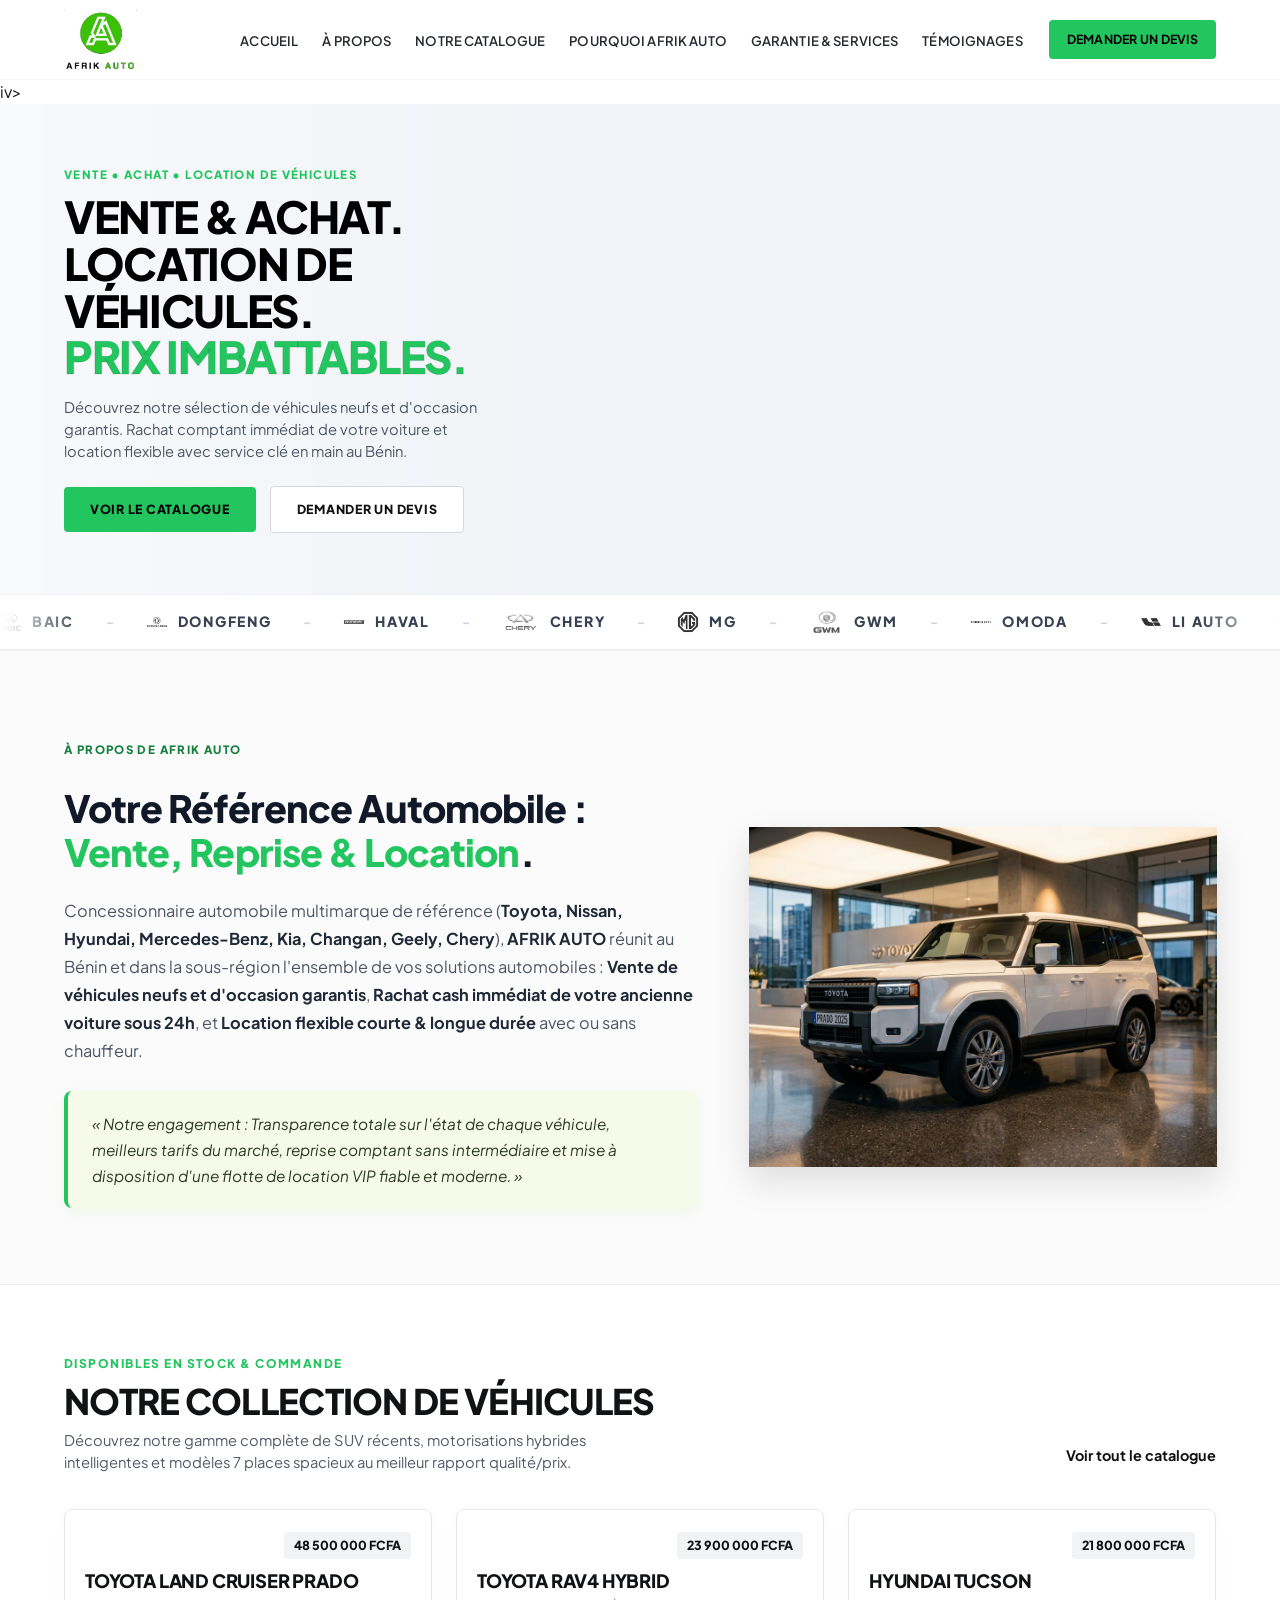
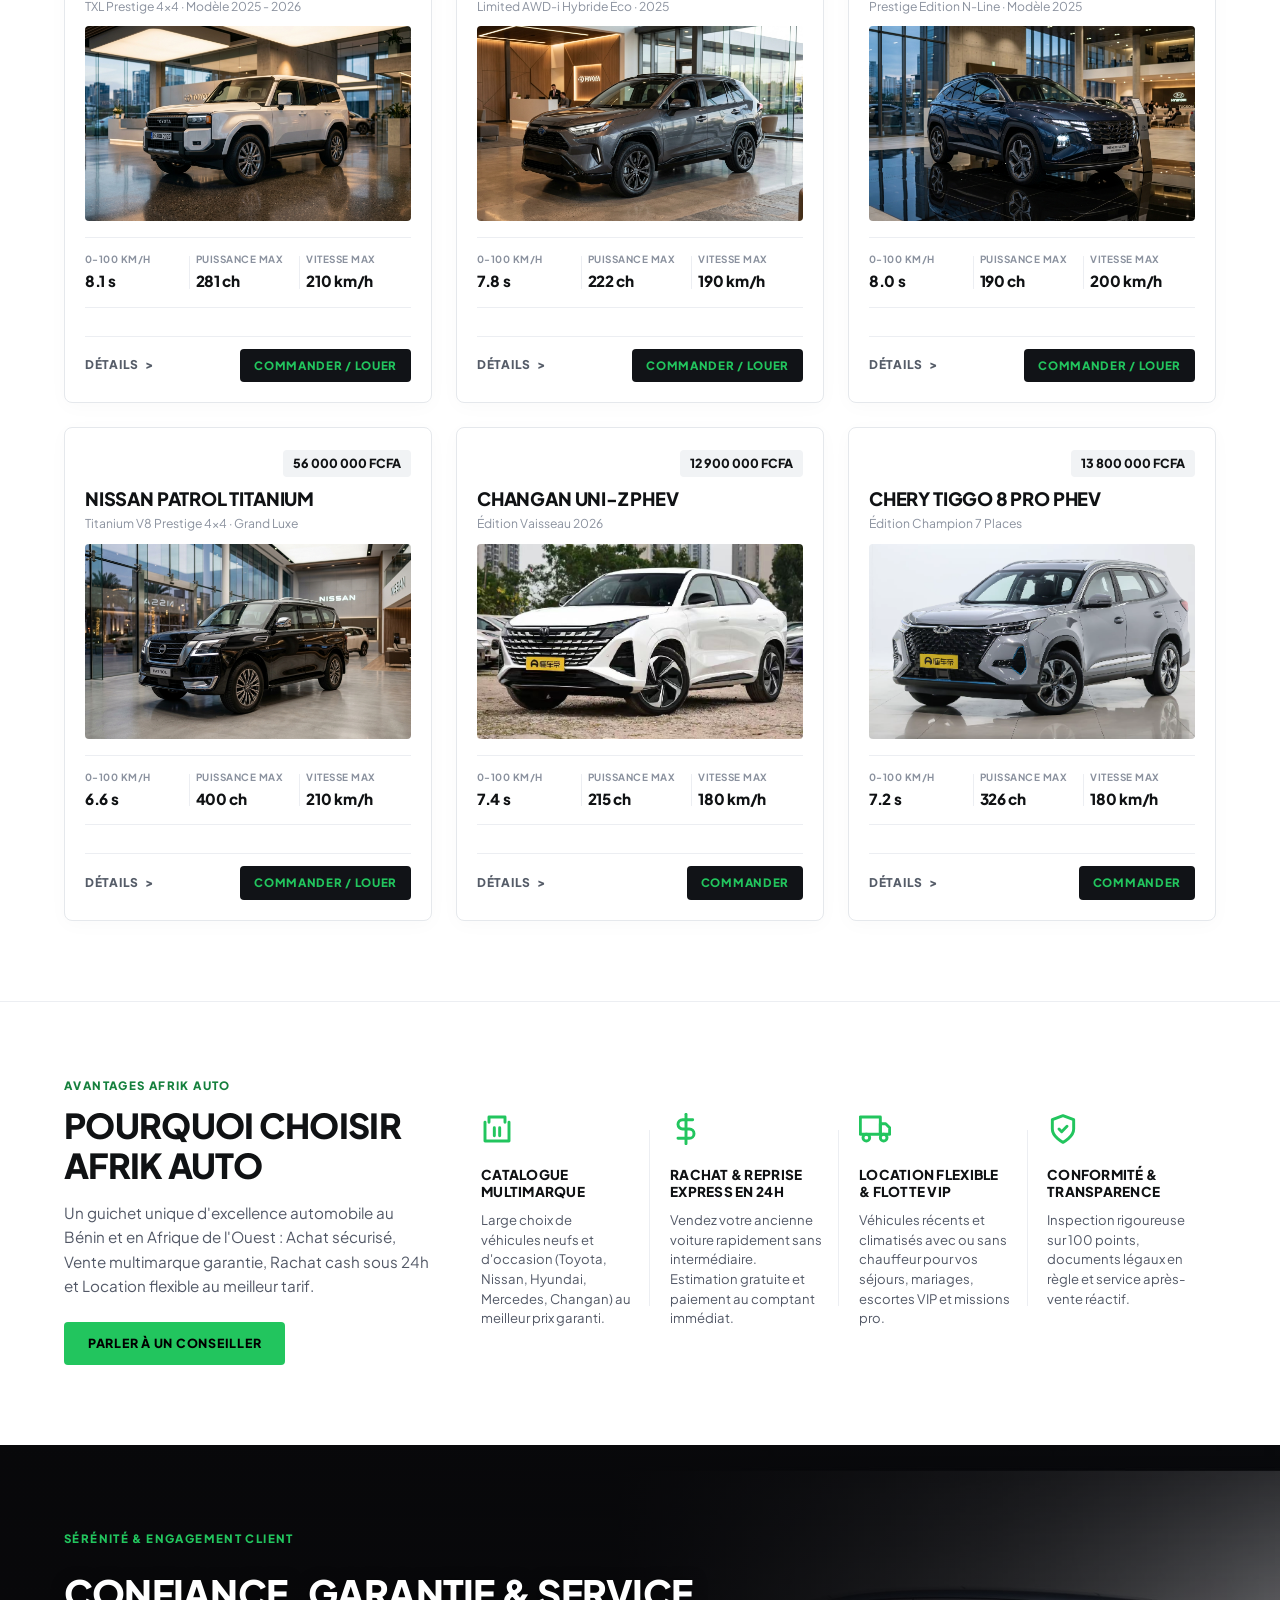
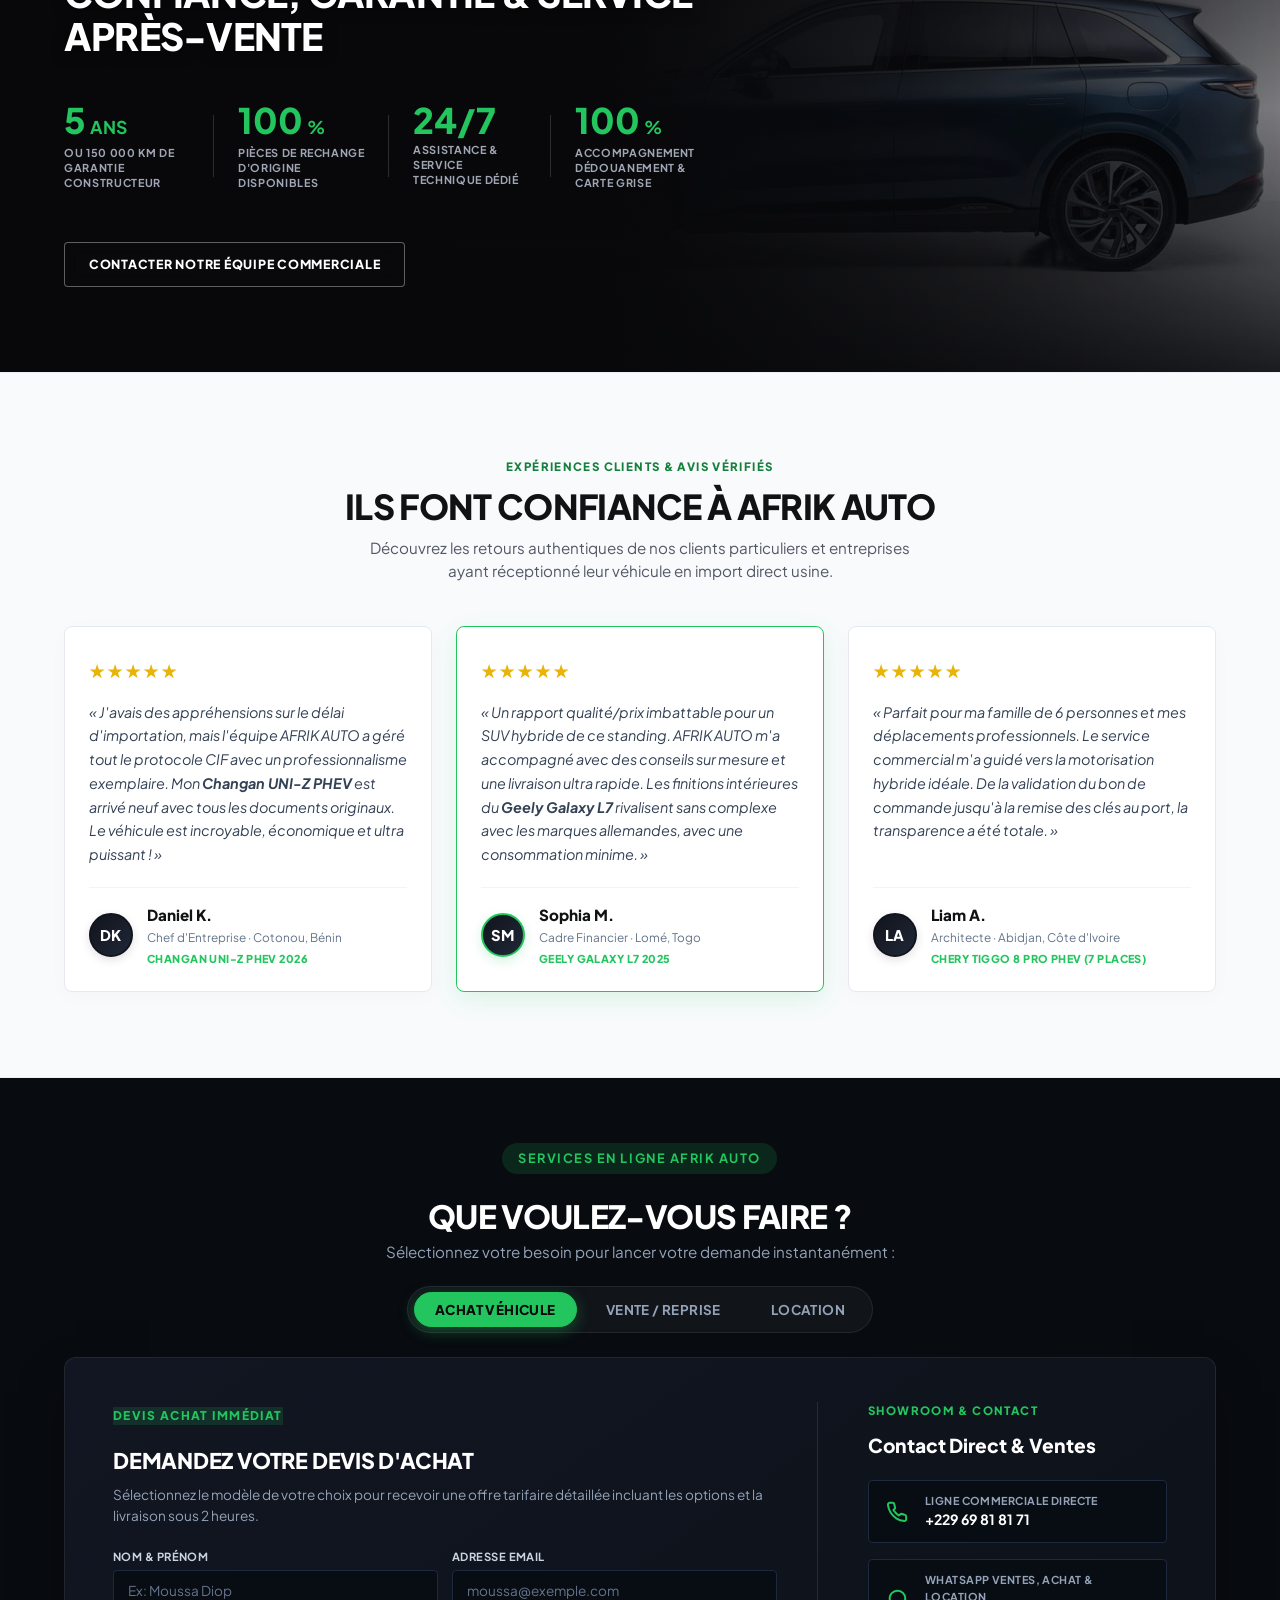
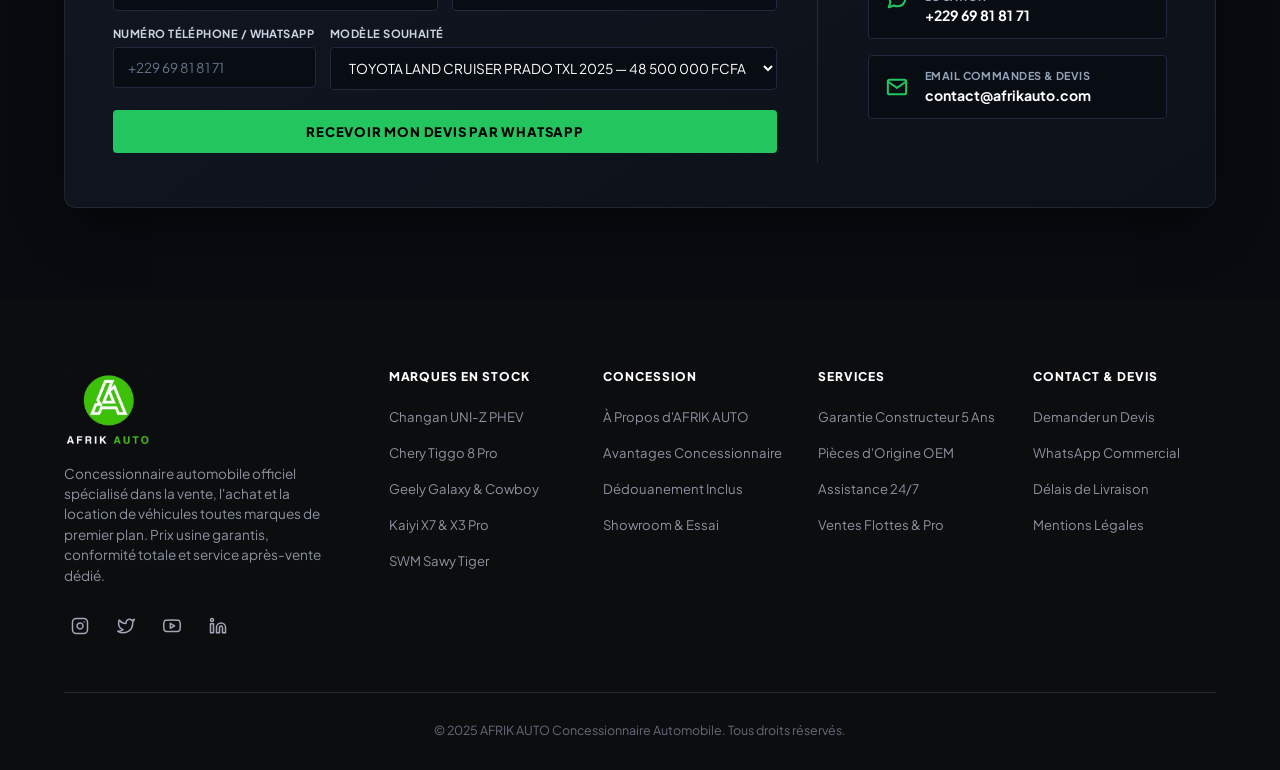
==== commit 64452beb: "feat: smooth luxury dropdown animations for mobile navigation menu" ====
--- a/index.html
+++ b/index.html
@@ -3,15 +3,11 @@
 <head>
   <meta charset="UTF-8">
   <meta name="viewport" content="width=device-width, initial-scale=1.0">
+  <link rel="icon" type="image/svg+xml" href="favicon.svg">
   <title>AFRIK AUTO — Vente, Achat & Location de Véhicules de Tous Types | Bénin & Afrique</title>
   <meta name="description" content="AFRIK AUTO : Spécialiste de la Vente, de l'Achat et de la Location de véhicules de tous types (Neufs, Occasions, SUV, Berlines, 4x4, Utilitaires). Contactez-nous sur WhatsApp au +229 69 81 81 71.">
   
-  <!-- Favicon / Icône Onglet Navigateur -->
-  <link rel="icon" type="image/png" sizes="32x32" href="favicon-32x32.png">
-  <link rel="icon" type="image/png" sizes="16x16" href="favicon-16x16.png">
-  <link rel="icon" type="image/png" href="favicon.png">
-  <link rel="shortcut icon" href="favicon.ico">
-  <link rel="apple-touch-icon" sizes="180x180" href="apple-touch-icon.png">
+  <!-- Favicon SVG Vectoriel Universel -->
 
   <!-- Open Graph / Vercel, WhatsApp, Facebook & Social Sharing -->
   <meta property="og:type" content="website">
@@ -73,19 +69,21 @@
   <!-- Mobile Drawer Navigation -->
   <div class="mobile-nav-drawer" id="mobileDrawer">
     <ul class="mobile-nav-list">
-      <li><a href="#" class="mobile-nav-link">ACCUEIL</a></li>
-      <li><a href="#about" class="mobile-nav-link">&Agrave; PROPOS</a></li>
-      <li><a href="#inventory" class="mobile-nav-link">NOTRE CATALOGUE</a></li>
-      <li><a href="#why-us" class="mobile-nav-link">POURQUOI AFRIK AUTO</a></li>
-      <li><a href="#services" class="mobile-nav-link">GARANTIE &amp; SERVICES</a></li>
-      <li><a href="#testimonials" class="mobile-nav-link">T&Eacute;MOIGNAGES</a></li>
+      <li><a href="index.html#" class="mobile-nav-link"><span>ACCUEIL</span> <span>&rarr;</span></a></li>
+      <li><a href="index.html#about" class="mobile-nav-link"><span>&Agrave; PROPOS</span> <span>&rarr;</span></a></li>
+      <li><a href="index.html#inventory" class="mobile-nav-link"><span>NOTRE CATALOGUE</span> <span>&rarr;</span></a></li>
+      <li><a href="index.html#why-us" class="mobile-nav-link"><span>POURQUOI AFRIK AUTO</span> <span>&rarr;</span></a></li>
+      <li><a href="index.html#services" class="mobile-nav-link"><span>GARANTIE &amp; SERVICES</span> <span>&rarr;</span></a></li>
+      <li><a href="index.html#testimonials" class="mobile-nav-link"><span>T&Eacute;MOIGNAGES</span> <span>&rarr;</span></a></li>
     </ul>
     <div class="mobile-drawer-cta">
-      <a href="#quote" class="btn btn-reserve full-width">DEMANDER UN DEVIS</a>
+      <a href="index.html#quote" class="btn btn-reserve full-width" style="display:flex; justify-content:center;">DEMANDER UN DEVIS</a>
+      <a href="https://wa.me/22969818171" target="_blank" class="mobile-whatsapp-quick">
+        <span>💬 Contact WhatsApp Direct : +229 69 81 81 71</span>
+      </a>
     </div>
-  </div>
-
-  
+  </div>iv>
+
   <main>
     <!-- ==================== PAGE 1: ACCUEIL & VITRINE ==================== -->
     <div id="viewHome" class="page-view">
@@ -357,7 +355,6 @@
           </div>
         </div>
 
-        
         <div class="models-grid" id="vehiclesGrid">
           
           <!-- 1. TOYOTA LAND CRUISER PRADO 2025 -->
@@ -557,8 +554,6 @@
       </div>
     </section>
 
-    
-    
     <!-- ==================== 4. POURQUOI CHOISIR AFRIK AUTO ==================== -->
     <section class="charging-section" id="why-us">
       <div class="section-container">
@@ -629,8 +624,6 @@
         </div>
       </div>
     </section>
-
-
 
     <!-- ==================== 4. CONFIANCE, GARANTIE & SERVICES ==================== -->
     <section class="performance-section" id="services">
@@ -1055,7 +1048,6 @@
       </div>
     </div>
   </main>
-
 
   <!-- ==================== FOOTER ==================== -->
 <footer class="site-footer" id="company">
@@ -1186,8 +1178,6 @@
 }
 </script>
 
-
-
 <script>
 function switchQuoteFormMode(mode) {
   const modes = ['buy', 'sell', 'rent'];
--- a/styles.css
+++ b/styles.css
@@ -445,71 +445,7 @@
   white-space: nowrap;
 }
 
-.mobile-menu-toggle {
-  display: none;
-  flex-direction: column;
-  justify-content: space-between;
-  width: 24px;
-  height: 18px;
-  padding: 0;
-}
-
-.mobile-menu-toggle span {
-  width: 100%;
-  height: 2px;
-  background-color: #111111;
-  border-radius: 2px;
-  transition: all var(--transition-fast);
-}
-
-.mobile-menu-toggle.active span:nth-child(1) {
-  transform: translateY(8px) rotate(45deg);
-}
-
-.mobile-menu-toggle.active span:nth-child(2) {
-  opacity: 0;
-}
-
-.mobile-menu-toggle.active span:nth-child(3) {
-  transform: translateY(-8px) rotate(-45deg);
-}
-
-.mobile-nav-drawer {
-  display: none;
-  position: fixed;
-  top: var(--header-height);
-  left: 0;
-  width: 100%;
-  background-color: #ffffff;
-  padding: 24px;
-  border-bottom: 1px solid var(--border-light);
-  box-shadow: 0 12px 30px rgba(0, 0, 0, 0.08);
-  z-index: 999;
-}
-
-.mobile-nav-drawer.open {
-  display: block;
-}
-
-.mobile-nav-list {
-  display: flex;
-  flex-direction: column;
-  gap: 16px;
-}
-
-.mobile-nav-link {
-  font-family: var(--font-heading);
-  font-size: 1rem;
-  font-weight: 700;
-  letter-spacing: 0.05em;
-  color: var(--text-primary);
-  display: block;
-  padding: 8px 0;
-}
-
-.mobile-drawer-cta {
-  margin-top: 24px;
-}
+
 
 /* ==========================================================================
    1. HERO / MAIN OFFER (FULL-WIDTH IMMERSIVE CANVAS)
@@ -3833,3 +3769,207 @@
   font-weight: 800 !important;
   box-shadow: 0 4px 15px rgba(34, 197, 94, 0.35) !important;
 }
+
+
+/* ==========================================================================
+   ANIMATED MOBILE NAVIGATION DRAWER (LUXURY GLASSMORPHISM & SMOOTH DROP)
+   ========================================================================== */
+.mobile-menu-toggle {
+  display: none;
+  position: relative;
+  width: 42px;
+  height: 42px;
+  border-radius: 10px;
+  background: rgba(255, 255, 255, 0.08);
+  border: 1px solid rgba(255, 255, 255, 0.15);
+  cursor: pointer;
+  padding: 0;
+  align-items: center;
+  justify-content: center;
+  transition: all 0.3s ease;
+  z-index: 1001;
+}
+
+.mobile-menu-toggle:hover {
+  background: rgba(34, 197, 94, 0.15);
+  border-color: #22c55e;
+}
+
+.mobile-menu-toggle span {
+  display: block;
+  position: absolute;
+  width: 20px;
+  height: 2px;
+  background-color: #111111;
+  border-radius: 2px;
+  transition: all 0.3s cubic-bezier(0.16, 1, 0.3, 1);
+  left: 10px;
+}
+
+.mobile-menu-toggle span:nth-child(1) { top: 13px; }
+.mobile-menu-toggle span:nth-child(2) { top: 19px; }
+.mobile-menu-toggle span:nth-child(3) { top: 25px; }
+
+.mobile-menu-toggle.active {
+  background: rgba(34, 197, 94, 0.2);
+  border-color: #22c55e;
+}
+
+.mobile-menu-toggle.active span:nth-child(1) {
+  top: 19px;
+  transform: rotate(45deg);
+  background-color: #22c55e;
+}
+
+.mobile-menu-toggle.active span:nth-child(2) {
+  opacity: 0;
+  transform: scaleX(0);
+}
+
+.mobile-menu-toggle.active span:nth-child(3) {
+  top: 19px;
+  transform: rotate(-45deg);
+  background-color: #22c55e;
+}
+
+.mobile-nav-drawer {
+  display: block !important;
+  position: fixed;
+  top: var(--header-height, 70px);
+  left: 0;
+  width: 100%;
+  max-height: calc(100vh - var(--header-height, 70px));
+  background: rgba(10, 10, 12, 0.97);
+  backdrop-filter: blur(24px);
+  -webkit-backdrop-filter: blur(24px);
+  padding: 24px 20px 32px 20px;
+  border-bottom: 2px solid rgba(34, 197, 94, 0.3);
+  box-shadow: 0 25px 50px -12px rgba(0, 0, 0, 0.7);
+  z-index: 1000;
+  overflow-y: auto;
+  
+  /* Smooth dropdown slide & fade animation */
+  opacity: 0;
+  visibility: hidden;
+  transform: translateY(-20px) scaleY(0.95);
+  transform-origin: top center;
+  transition: opacity 0.35s cubic-bezier(0.16, 1, 0.3, 1),
+              transform 0.35s cubic-bezier(0.16, 1, 0.3, 1),
+              visibility 0.35s cubic-bezier(0.16, 1, 0.3, 1);
+  pointer-events: none;
+}
+
+.mobile-nav-drawer.open {
+  opacity: 1;
+  visibility: visible;
+  transform: translateY(0) scaleY(1);
+  pointer-events: auto;
+}
+
+.mobile-nav-list {
+  display: flex;
+  flex-direction: column;
+  gap: 8px;
+  list-style: none;
+  margin: 0;
+  padding: 0;
+}
+
+.mobile-nav-list li {
+  opacity: 0;
+  transform: translateX(-15px);
+  transition: all 0.3s cubic-bezier(0.16, 1, 0.3, 1);
+}
+
+.mobile-nav-drawer.open .mobile-nav-list li:nth-child(1) { animation: slideInNavMobile 0.35s cubic-bezier(0.16, 1, 0.3, 1) 0.06s forwards; }
+.mobile-nav-drawer.open .mobile-nav-list li:nth-child(2) { animation: slideInNavMobile 0.35s cubic-bezier(0.16, 1, 0.3, 1) 0.11s forwards; }
+.mobile-nav-drawer.open .mobile-nav-list li:nth-child(3) { animation: slideInNavMobile 0.35s cubic-bezier(0.16, 1, 0.3, 1) 0.16s forwards; }
+.mobile-nav-drawer.open .mobile-nav-list li:nth-child(4) { animation: slideInNavMobile 0.35s cubic-bezier(0.16, 1, 0.3, 1) 0.21s forwards; }
+.mobile-nav-drawer.open .mobile-nav-list li:nth-child(5) { animation: slideInNavMobile 0.35s cubic-bezier(0.16, 1, 0.3, 1) 0.26s forwards; }
+.mobile-nav-drawer.open .mobile-nav-list li:nth-child(6) { animation: slideInNavMobile 0.35s cubic-bezier(0.16, 1, 0.3, 1) 0.31s forwards; }
+
+@keyframes slideInNavMobile {
+  0% {
+    opacity: 0;
+    transform: translateX(-18px);
+  }
+  100% {
+    opacity: 1;
+    transform: translateX(0);
+  }
+}
+
+.mobile-nav-link {
+  font-family: 'Plus Jakarta Sans', sans-serif;
+  font-size: 1.05rem;
+  font-weight: 700;
+  letter-spacing: 0.04em;
+  color: #f1f5f9;
+  text-decoration: none;
+  display: flex;
+  align-items: center;
+  justify-content: space-between;
+  padding: 12px 16px;
+  border-radius: 8px;
+  background: rgba(255, 255, 255, 0.02);
+  border-left: 3px solid transparent;
+  transition: all 0.25s ease;
+}
+
+.mobile-nav-link:hover,
+.mobile-nav-link:active {
+  background: rgba(34, 197, 94, 0.12);
+  color: #22c55e;
+  border-left-color: #22c55e;
+  padding-left: 20px;
+}
+
+.mobile-drawer-cta {
+  margin-top: 20px;
+  padding-top: 18px;
+  border-top: 1px solid rgba(255, 255, 255, 0.1);
+  display: flex;
+  flex-direction: column;
+  gap: 10px;
+  opacity: 0;
+}
+
+.mobile-nav-drawer.open .mobile-drawer-cta {
+  animation: slideInNavMobile 0.35s cubic-bezier(0.16, 1, 0.3, 1) 0.36s forwards;
+}
+
+.mobile-drawer-cta .btn {
+  width: 100%;
+  justify-content: center;
+  padding: 13px 20px;
+  font-size: 0.9rem;
+  font-weight: 800;
+  border-radius: 8px;
+}
+
+.mobile-whatsapp-quick {
+  display: flex;
+  align-items: center;
+  justify-content: center;
+  gap: 8px;
+  padding: 12px 18px;
+  border-radius: 8px;
+  background: rgba(34, 197, 94, 0.15);
+  border: 1px solid rgba(34, 197, 94, 0.35);
+  color: #22c55e;
+  font-weight: 700;
+  font-size: 0.9rem;
+  text-decoration: none;
+  transition: all 0.2s ease;
+}
+
+.mobile-whatsapp-quick:hover {
+  background: #22c55e;
+  color: #0a0a0c;
+}
+
+@media (max-width: 991px) {
+  .mobile-menu-toggle {
+    display: flex !important;
+  }
+}
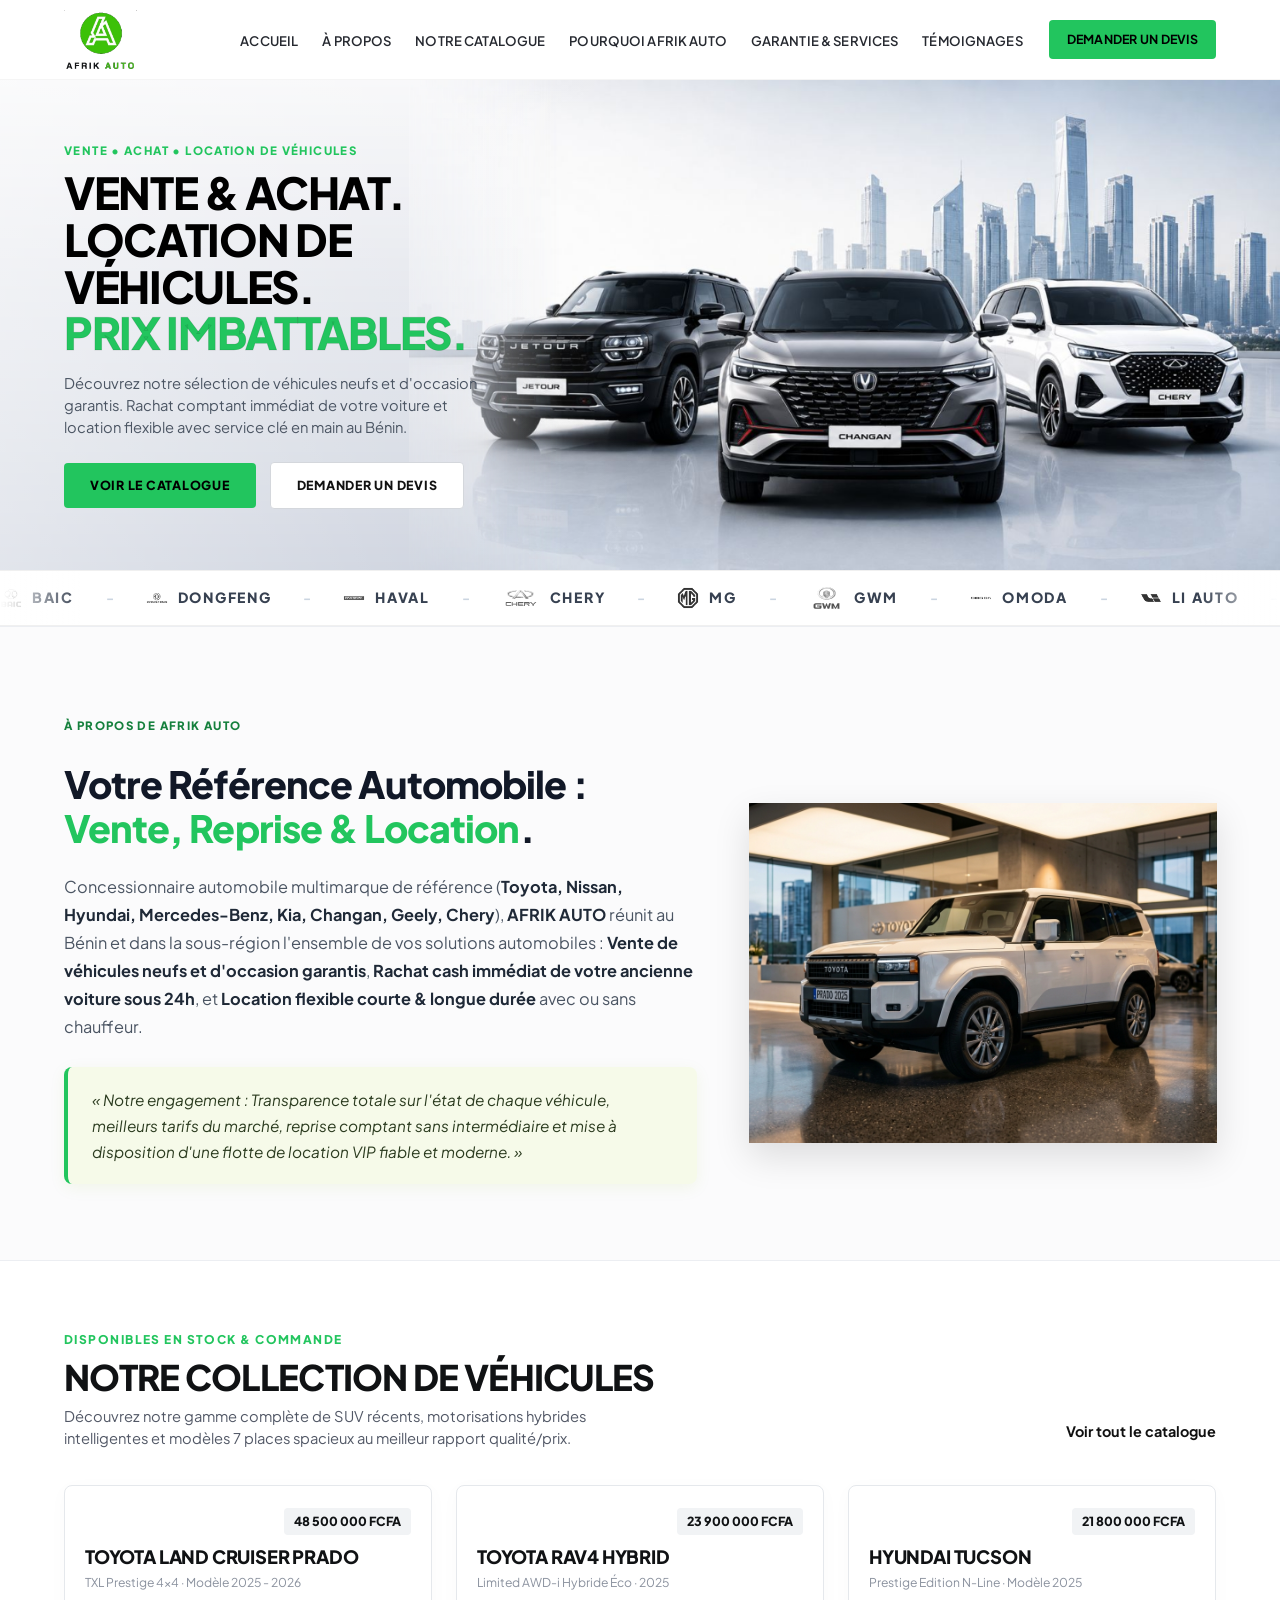
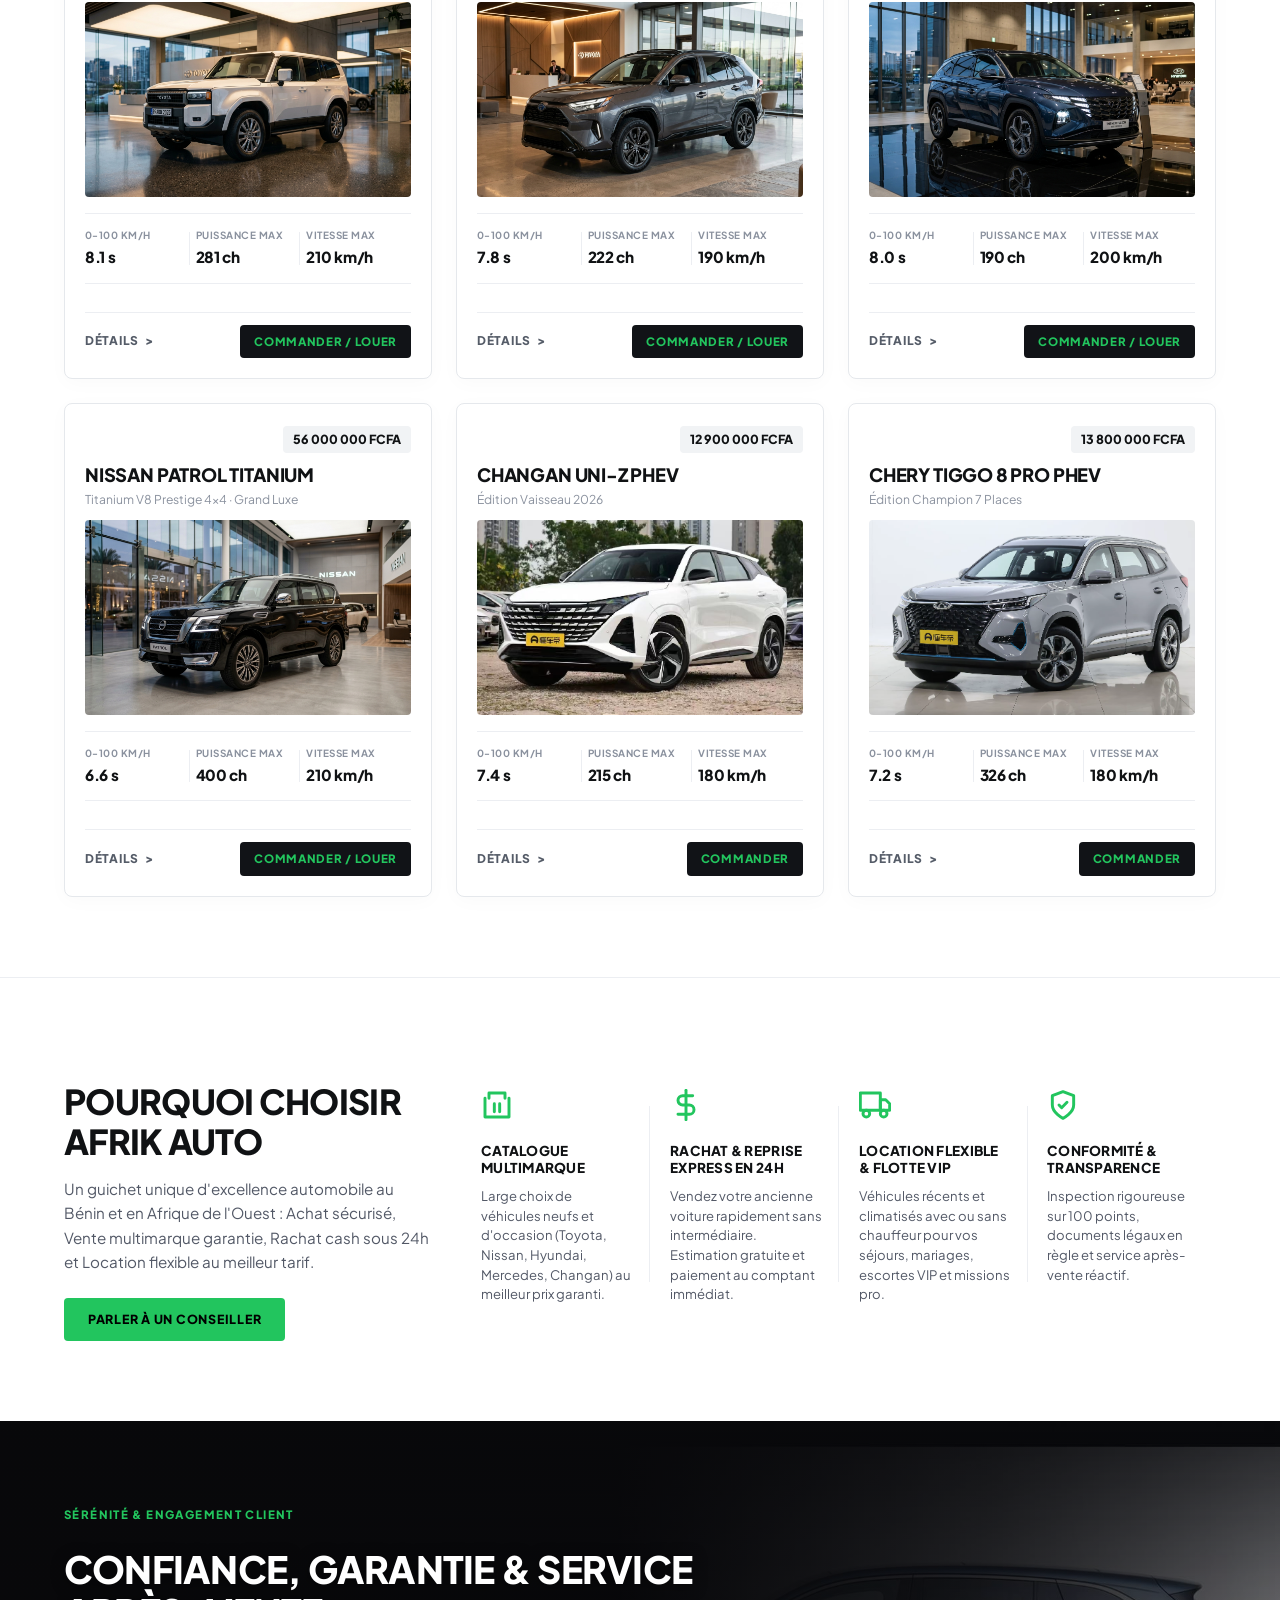
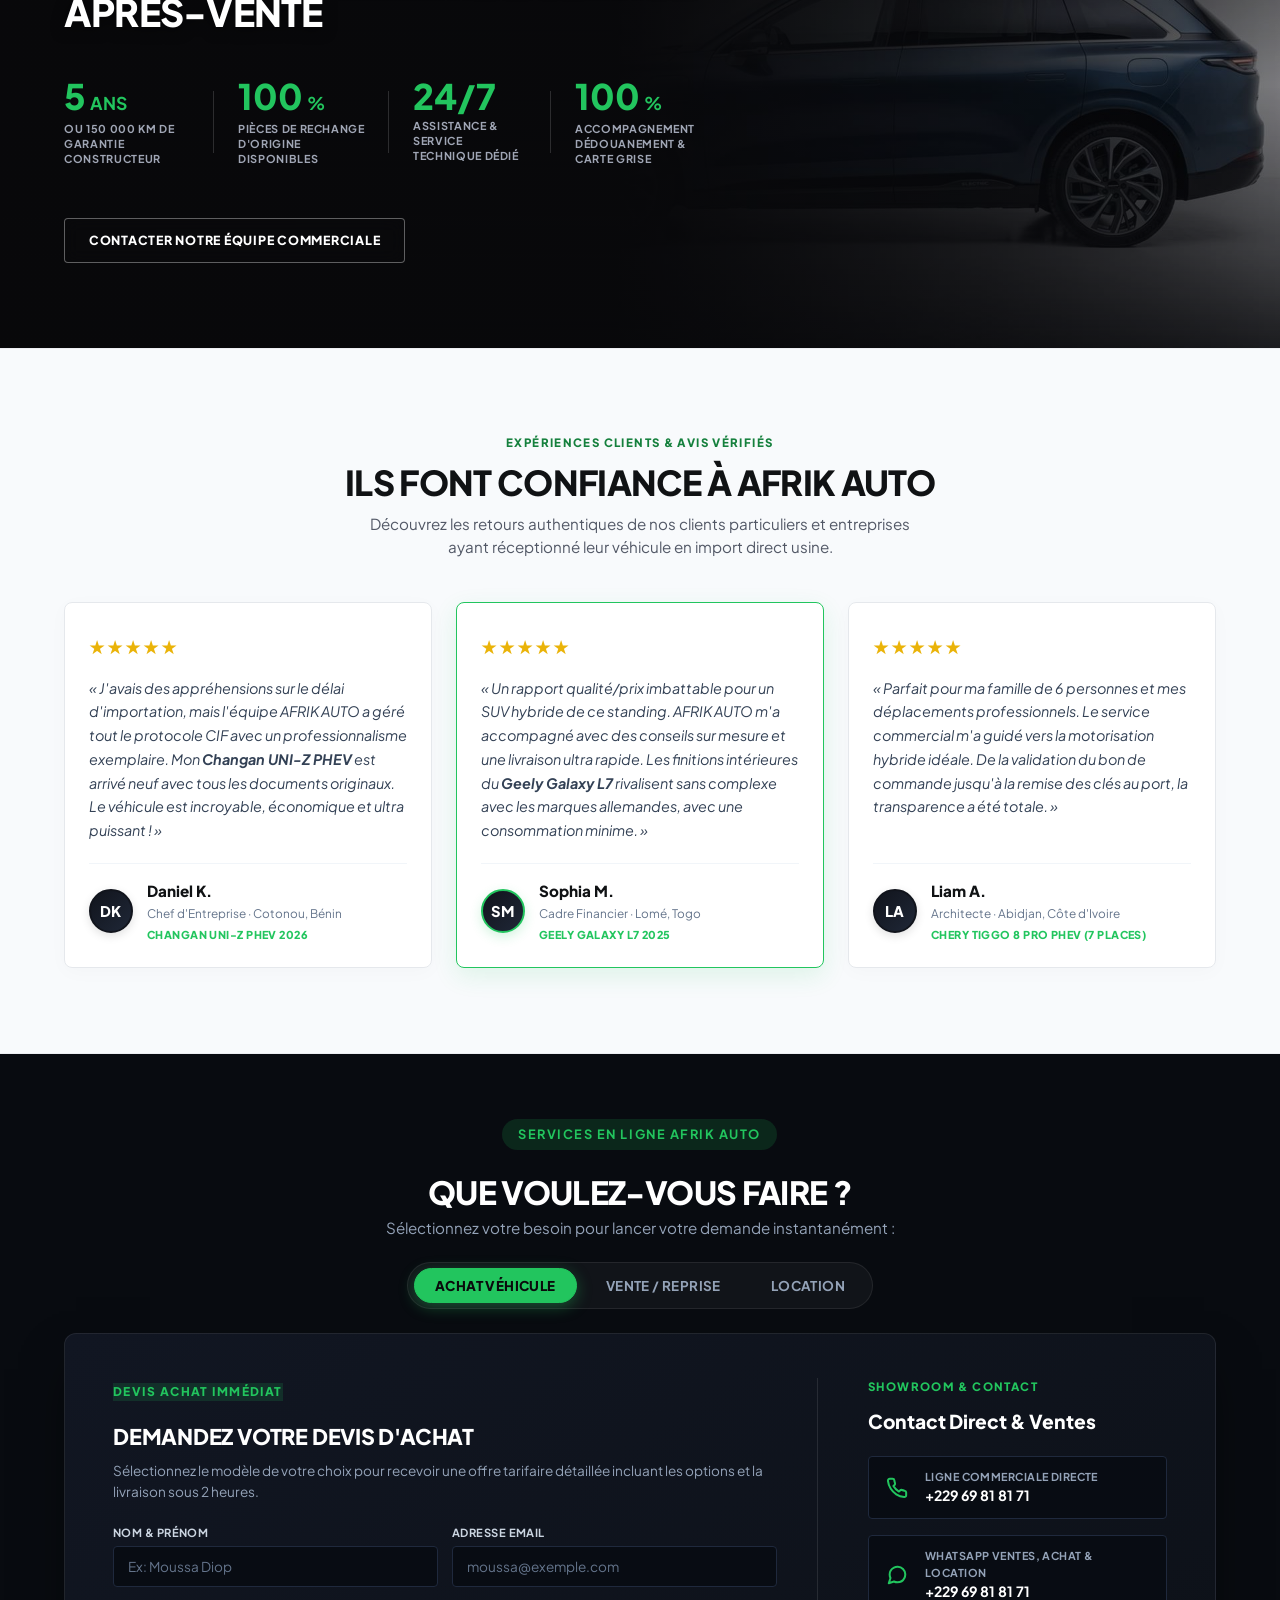
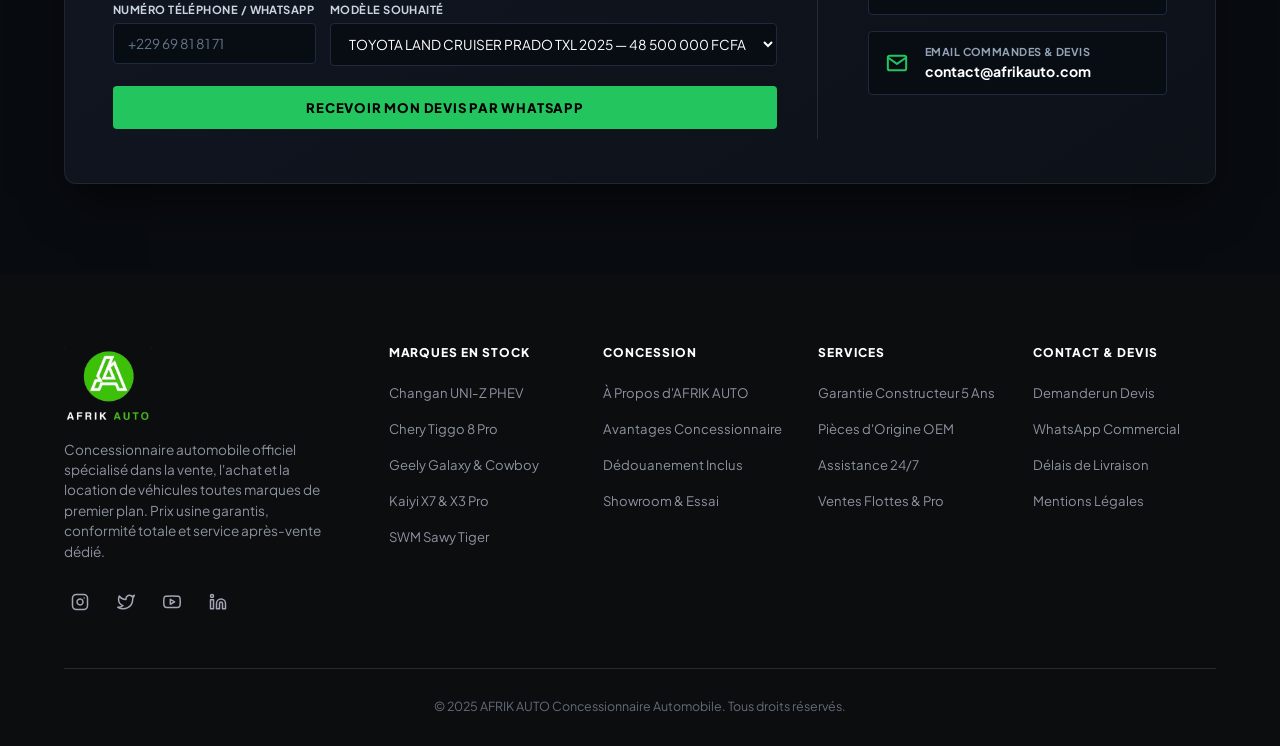
==== commit 7780c799: "fix: remove stray iv text under header" ====
--- a/index.html
+++ b/index.html
@@ -82,7 +82,7 @@
         <span>💬 Contact WhatsApp Direct : +229 69 81 81 71</span>
       </a>
     </div>
-  </div>iv>
+  </div>
 
   <main>
     <!-- ==================== PAGE 1: ACCUEIL & VITRINE ==================== -->
--- a/styles.css
+++ b/styles.css
@@ -3973,3 +3973,125 @@
     display: flex !important;
   }
 }
+
+
+/* ==========================================================================
+   PERFECT RESPONSIVE ADAPTATION FOR CONTACT & QUOTE SECTION ON MOBILE
+   ========================================================================== */
+@media (max-width: 991px) {
+  .newsletter-contact-section {
+    padding: 45px 0 60px 0;
+  }
+
+  .quote-card-container {
+    grid-template-columns: 1fr !important;
+    gap: 28px !important;
+    padding: 30px 22px !important;
+    border-radius: 16px !important;
+    width: 100% !important;
+    box-sizing: border-box !important;
+  }
+
+  .newsletter-vertical-divider {
+    display: none !important;
+  }
+
+  .dealership-info-col {
+    padding-left: 0 !important;
+    border-top: 1px solid rgba(255, 255, 255, 0.1);
+    padding-top: 24px !important;
+  }
+}
+
+@media (max-width: 640px) {
+  .section-header-centered {
+    margin-bottom: 20px !important;
+    padding: 0 10px;
+  }
+
+  .section-header-centered h2 {
+    font-size: 1.5rem !important;
+    line-height: 1.25 !important;
+  }
+
+  .section-header-centered p {
+    font-size: 0.85rem !important;
+    margin-bottom: 12px !important;
+  }
+
+  .quote-header-actions {
+    display: flex !important;
+    flex-direction: column !important;
+    width: 100% !important;
+    max-width: 320px !important;
+    margin: 10px auto 0 auto !important;
+    border-radius: 14px !important;
+    padding: 6px !important;
+    gap: 6px !important;
+    box-sizing: border-box !important;
+  }
+
+  .quote-nav-tab {
+    width: 100% !important;
+    text-align: center !important;
+    padding: 10px 14px !important;
+    font-size: 0.82rem !important;
+    border-radius: 8px !important;
+  }
+
+  .quote-card-container {
+    padding: 22px 14px !important;
+    margin: 0 !important;
+    border-radius: 14px !important;
+  }
+
+  .form-row-grid {
+    grid-template-columns: 1fr !important;
+    gap: 12px !important;
+  }
+
+  .newsletter-title {
+    font-size: 1.15rem !important;
+  }
+
+  .newsletter-desc {
+    font-size: 0.8rem !important;
+    margin-bottom: 16px !important;
+  }
+
+  .form-input, .form-select {
+    padding: 10px 12px !important;
+    font-size: 0.82rem !important;
+    width: 100% !important;
+    box-sizing: border-box !important;
+  }
+
+  .btn-quote-submit {
+    width: 100% !important;
+    font-size: 0.82rem !important;
+    padding: 12px 10px !important;
+    white-space: normal !important;
+    line-height: 1.3 !important;
+    text-align: center !important;
+  }
+
+  .contact-title {
+    font-size: 1.1rem !important;
+  }
+
+  .contact-item {
+    padding: 10px 12px !important;
+    gap: 10px !important;
+    width: 100% !important;
+    box-sizing: border-box !important;
+  }
+
+  .contact-text-wrap .contact-text {
+    font-size: 0.85rem !important;
+    word-break: break-all !important;
+  }
+
+  .contact-text-wrap .contact-sub {
+    font-size: 0.7rem !important;
+  }
+}
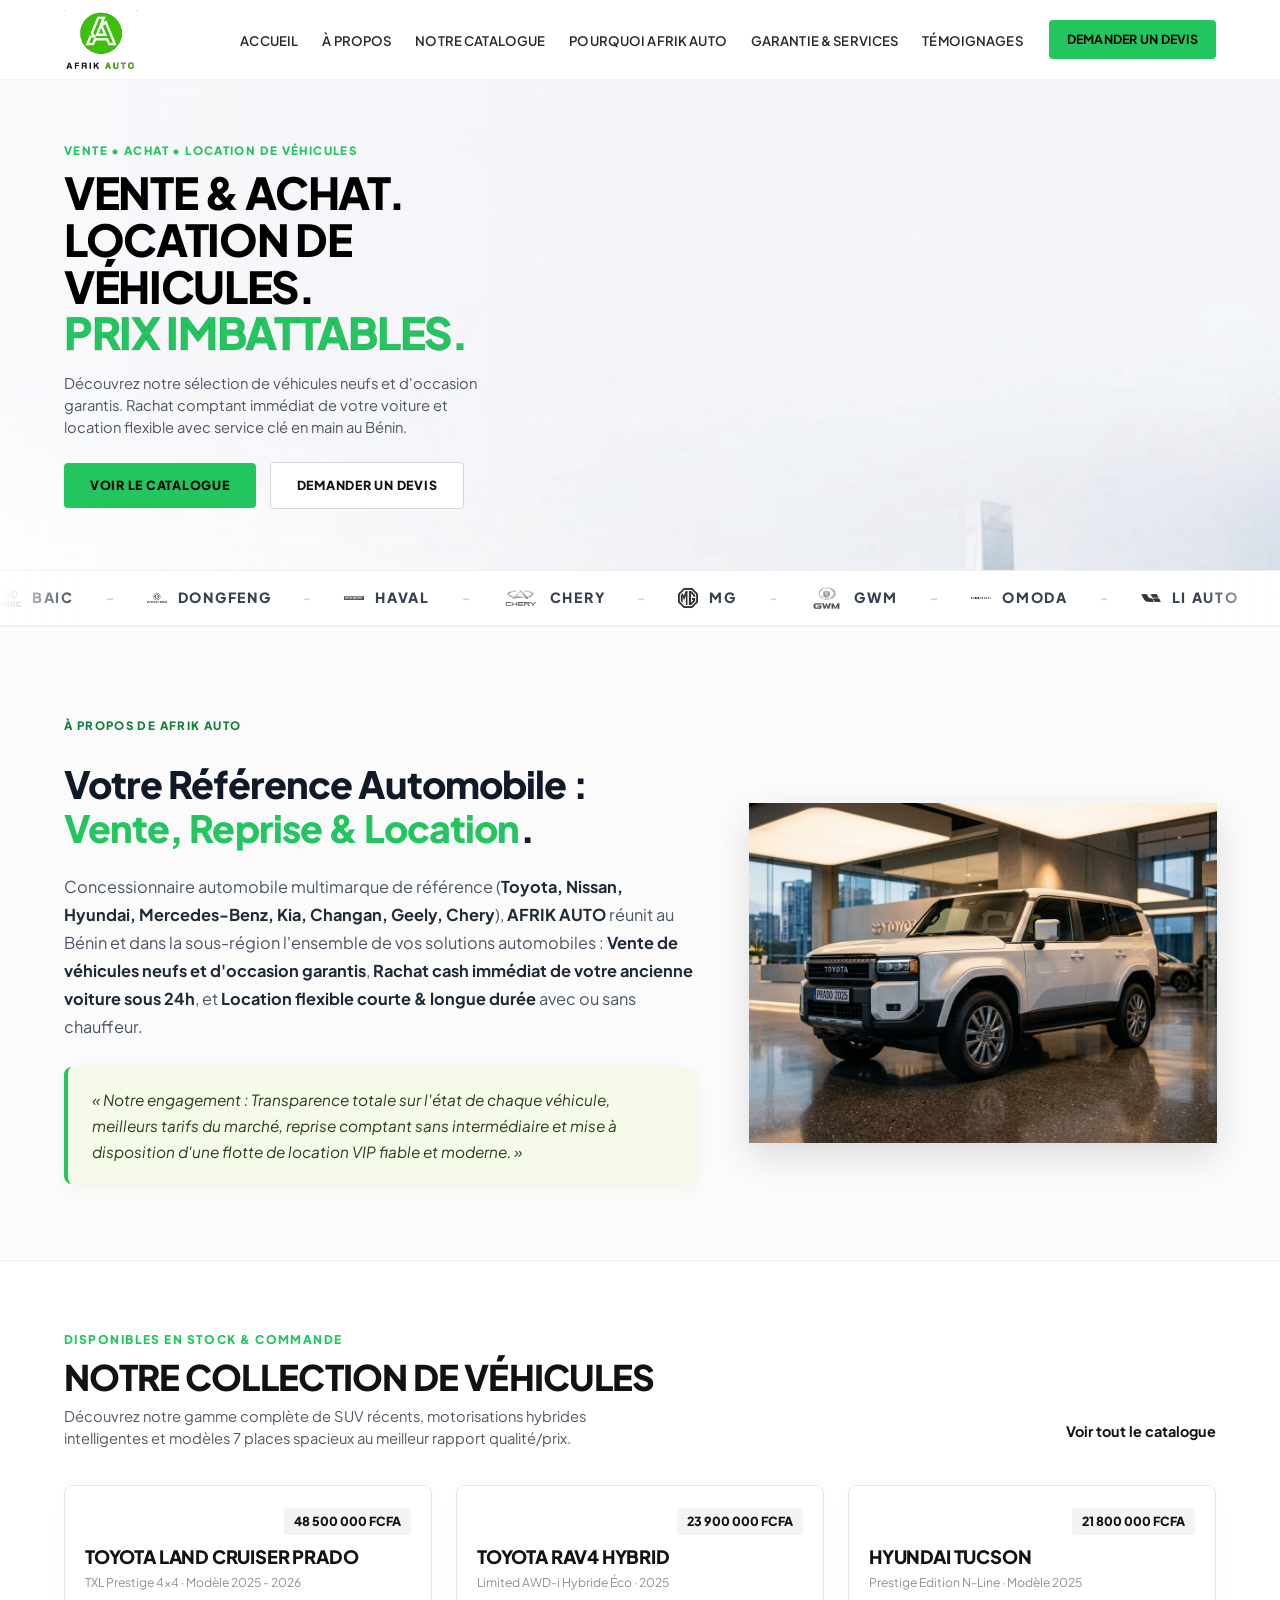
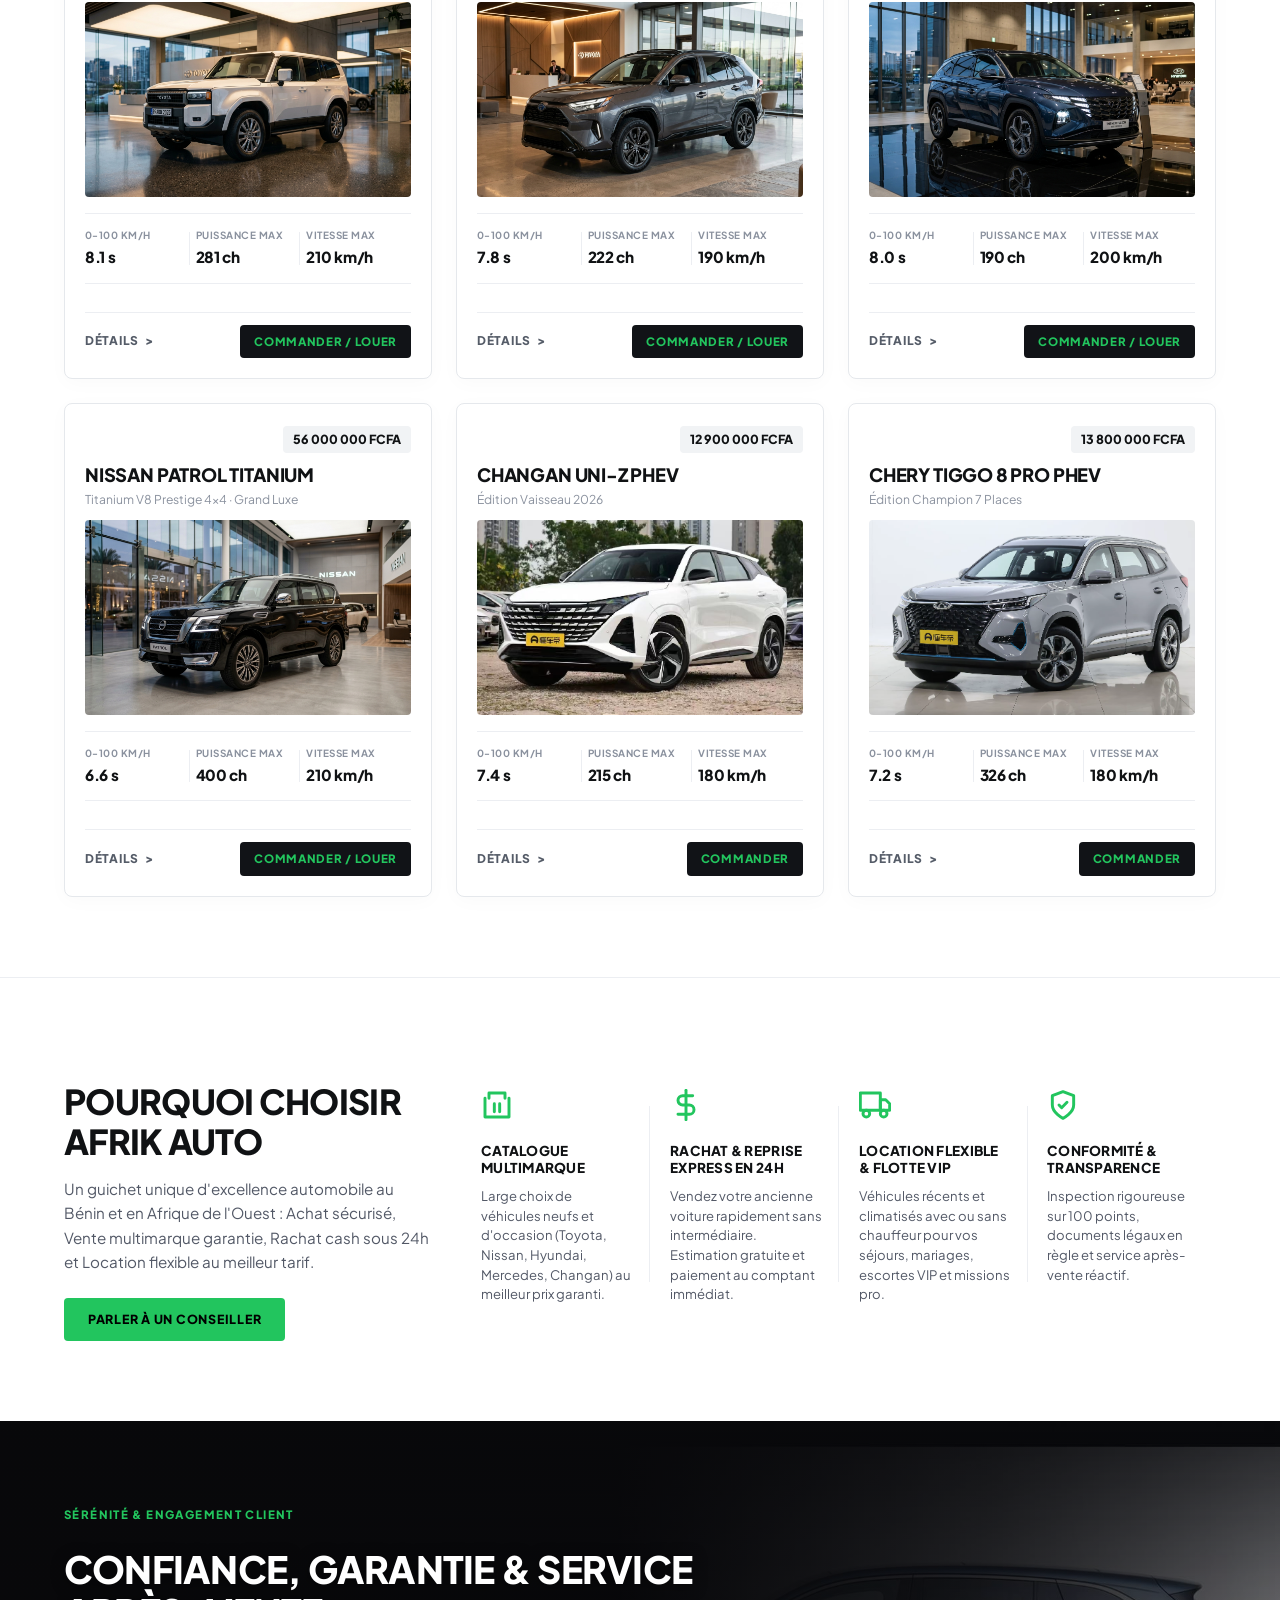
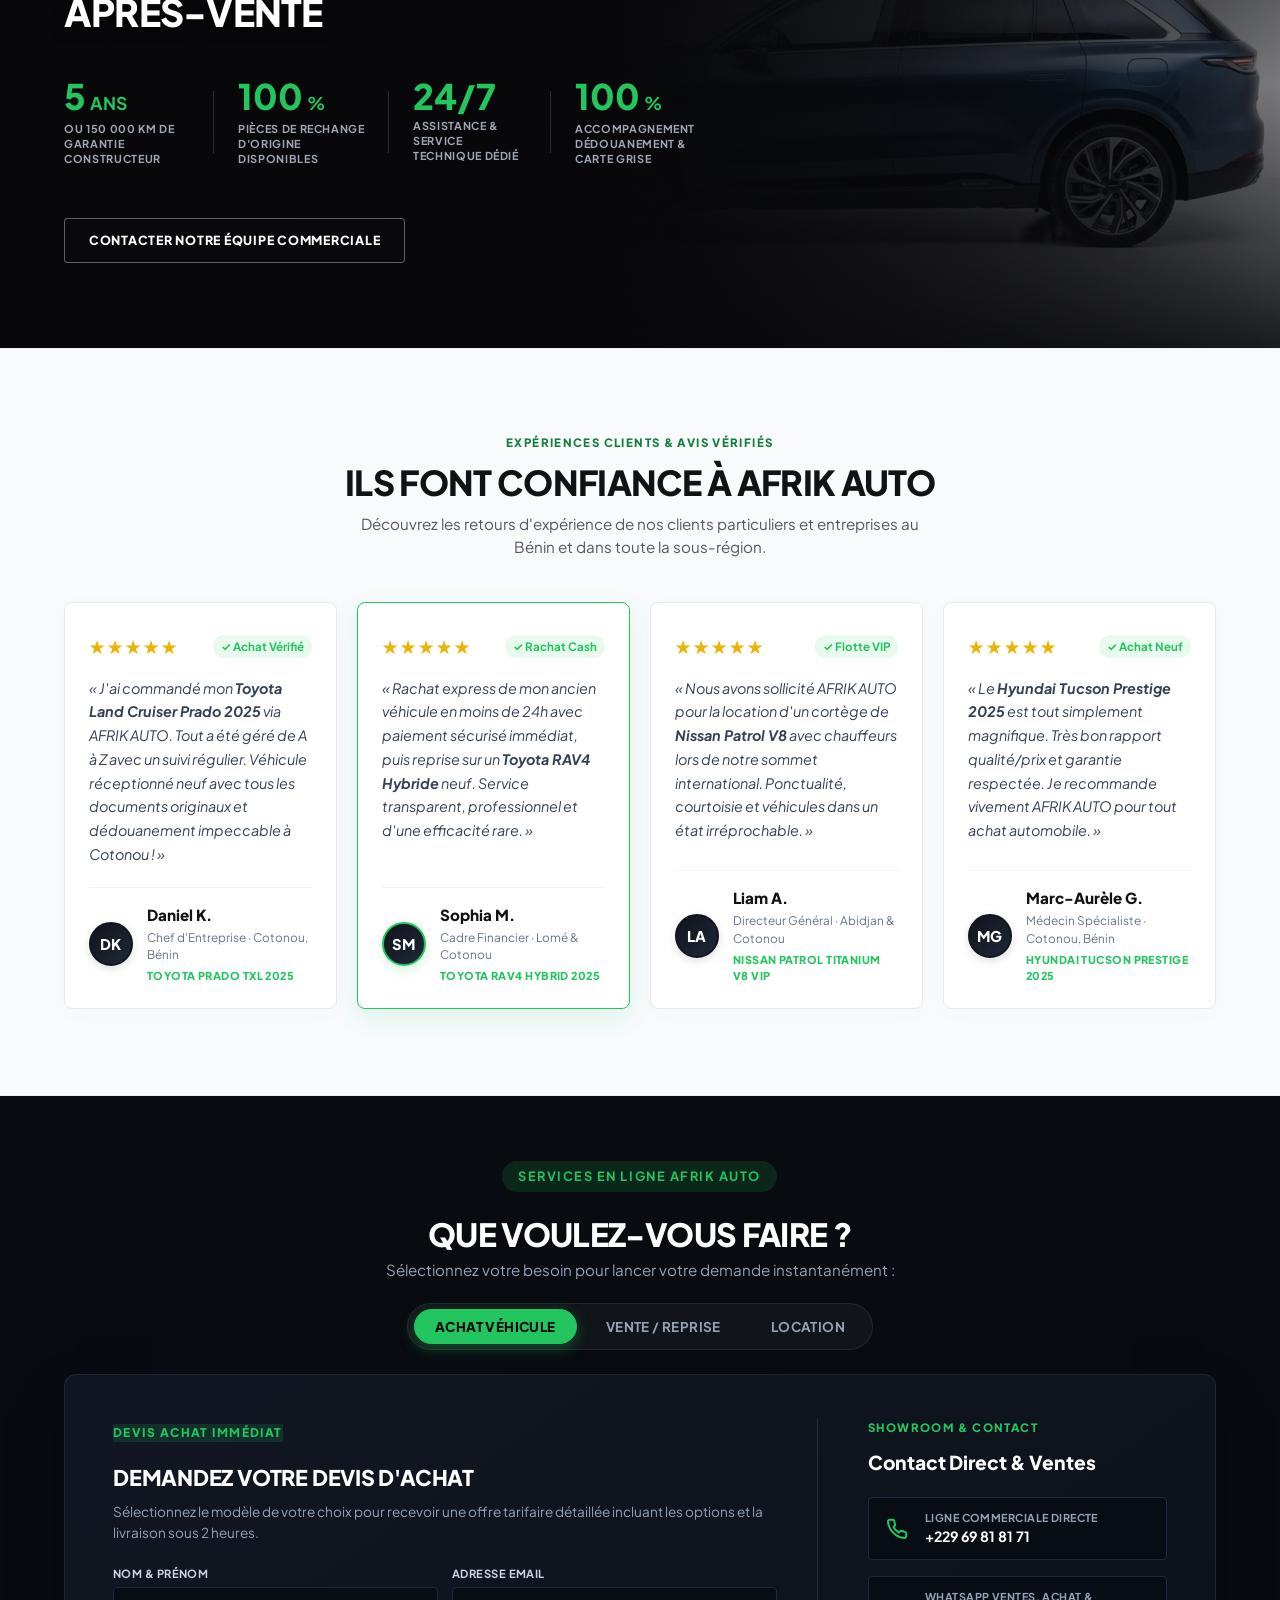
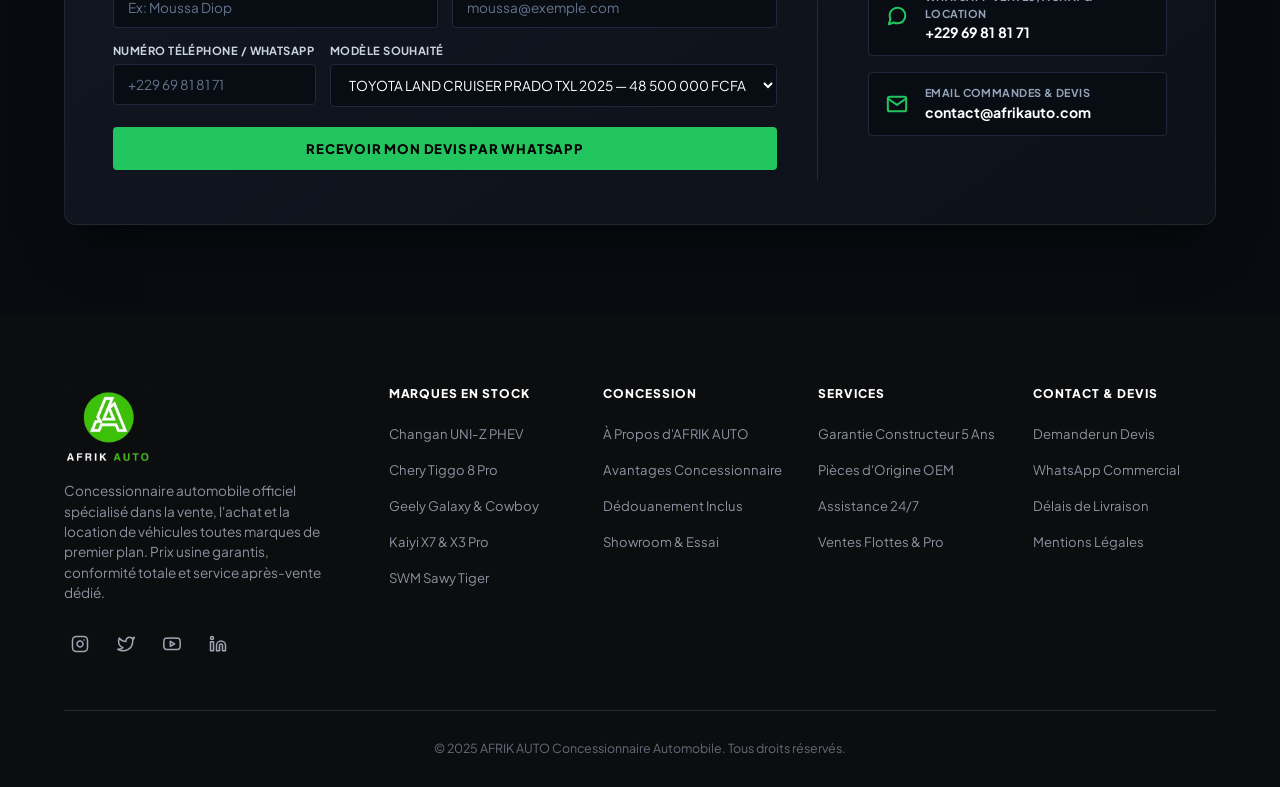
==== commit 2b4a581a: "feat(mobile): continuous right-to-left infinite scroll for testimonials section" ====
--- a/index.html
+++ b/index.html
@@ -679,62 +679,165 @@
         <div class="testimonials-header">
           <span class="section-badge">EXPÉRIENCES CLIENTS &amp; AVIS VÉRIFIÉS</span>
           <h2 class="section-title">ILS FONT CONFIANCE &Agrave; AFRIK AUTO</h2>
-          <p class="section-subtitle-text">Découvrez les retours authentiques de nos clients particuliers et entreprises ayant réceptionné leur véhicule en import direct usine.</p>
-        </div>
-
-        <div class="testimonials-grid">
-          <!-- Témoignage 1 -->
-          <div class="testimonial-card">
-            <div class="testimonial-rating">
-              <span class="star-rating">★★★★★</span>
-            </div>
-            <p class="testimonial-quote">
-              &laquo;&nbsp;J'avais des appréhensions sur le délai d'importation, mais l'équipe AFRIK AUTO a géré tout le protocole CIF avec un professionnalisme exemplaire. Mon <strong>Changan UNI-Z PHEV</strong> est arrivé neuf avec tous les documents originaux. Le véhicule est incroyable, économique et ultra puissant !&nbsp;&raquo;
-            </p>
-            <div class="testimonial-author-block">
-              <div class="author-avatar-initials">DK</div>
-              <div class="testimonial-author-info">
-                <h4 class="author-name">Daniel K.</h4>
-                <span class="author-role">Chef d'Entreprise · Cotonou, Bénin</span>
-                <span class="author-car-tag">Changan UNI-Z PHEV 2026</span>
-              </div>
-            </div>
-          </div>
-
-          <!-- Témoignage 2 -->
-          <div class="testimonial-card featured-testimonial">
-            <div class="testimonial-rating">
-              <span class="star-rating">★★★★★</span>
-            </div>
-            <p class="testimonial-quote">
-              &laquo;&nbsp;Un rapport qualité/prix imbattable pour un SUV hybride de ce standing. AFRIK AUTO m'a accompagné avec des conseils sur mesure et une livraison ultra rapide. Les finitions intérieures du <strong>Geely Galaxy L7</strong> rivalisent sans complexe avec les marques allemandes, avec une consommation minime.&nbsp;&raquo;
-            </p>
-            <div class="testimonial-author-block">
-              <div class="author-avatar-initials">SM</div>
-              <div class="testimonial-author-info">
-                <h4 class="author-name">Sophia M.</h4>
-                <span class="author-role">Cadre Financier · Lomé, Togo</span>
-                <span class="author-car-tag">Geely Galaxy L7 2025</span>
-              </div>
-            </div>
-          </div>
-
-          <!-- Témoignage 3 -->
-          <div class="testimonial-card">
-            <div class="testimonial-rating">
-              <span class="star-rating">★★★★★</span>
-            </div>
-            <p class="testimonial-quote">
-              &laquo;&nbsp;Parfait pour ma famille de 6 personnes et mes déplacements professionnels. Le service commercial m'a guidé vers la motorisation hybride idéale. De la validation du bon de commande jusqu'à la remise des clés au port, la transparence a été totale.&nbsp;&raquo;
-            </p>
-            <div class="testimonial-author-block">
-              <div class="author-avatar-initials">LA</div>
-              <div class="testimonial-author-info">
-                <h4 class="author-name">Liam A.</h4>
-                <span class="author-role">Architecte · Abidjan, Côte d'Ivoire</span>
-                <span class="author-car-tag">Chery Tiggo 8 Pro PHEV (7 Places)</span>
-              </div>
-            </div>
+          <p class="section-subtitle-text">Découvrez les retours d'expérience de nos clients particuliers et entreprises au Bénin et dans toute la sous-région.</p>
+        </div>
+
+        <div class="testimonials-marquee-wrapper">
+          <div class="testimonials-track">
+            
+            <!-- Témoignage 1 -->
+            <div class="testimonial-card">
+              <div class="testimonial-rating">
+                <span class="star-rating">★★★★★</span>
+                <span style="font-size: 0.72rem; color: #22c55e; font-weight: 700; background: rgba(34,197,94,0.1); padding: 3px 8px; border-radius: 12px;">✓ Achat Vérifié</span>
+              </div>
+              <p class="testimonial-quote">
+                &laquo;&nbsp;J'ai commandé mon <strong>Toyota Land Cruiser Prado 2025</strong> via AFRIK AUTO. Tout a été géré de A à Z avec un suivi régulier. Véhicule réceptionné neuf avec tous les documents originaux et dédouanement impeccable à Cotonou !&nbsp;&raquo;
+              </p>
+              <div class="testimonial-author-block">
+                <div class="author-avatar-initials">DK</div>
+                <div class="testimonial-author-info">
+                  <h4 class="author-name">Daniel K.</h4>
+                  <span class="author-role">Chef d'Entreprise · Cotonou, Bénin</span>
+                  <span class="author-car-tag">Toyota Prado TXL 2025</span>
+                </div>
+              </div>
+            </div>
+
+            <!-- Témoignage 2 -->
+            <div class="testimonial-card featured-testimonial">
+              <div class="testimonial-rating">
+                <span class="star-rating">★★★★★</span>
+                <span style="font-size: 0.72rem; color: #22c55e; font-weight: 700; background: rgba(34,197,94,0.1); padding: 3px 8px; border-radius: 12px;">✓ Rachat Cash</span>
+              </div>
+              <p class="testimonial-quote">
+                &laquo;&nbsp;Rachat express de mon ancien véhicule en moins de 24h avec paiement sécurisé immédiat, puis reprise sur un <strong>Toyota RAV4 Hybride</strong> neuf. Service transparent, professionnel et d'une efficacité rare.&nbsp;&raquo;
+              </p>
+              <div class="testimonial-author-block">
+                <div class="author-avatar-initials">SM</div>
+                <div class="testimonial-author-info">
+                  <h4 class="author-name">Sophia M.</h4>
+                  <span class="author-role">Cadre Financier · Lomé &amp; Cotonou</span>
+                  <span class="author-car-tag">Toyota RAV4 Hybrid 2025</span>
+                </div>
+              </div>
+            </div>
+
+            <!-- Témoignage 3 -->
+            <div class="testimonial-card">
+              <div class="testimonial-rating">
+                <span class="star-rating">★★★★★</span>
+                <span style="font-size: 0.72rem; color: #22c55e; font-weight: 700; background: rgba(34,197,94,0.1); padding: 3px 8px; border-radius: 12px;">✓ Flotte VIP</span>
+              </div>
+              <p class="testimonial-quote">
+                &laquo;&nbsp;Nous avons sollicité AFRIK AUTO pour la location d'un cortège de <strong>Nissan Patrol V8</strong> avec chauffeurs lors de notre sommet international. Ponctualité, courtoisie et véhicules dans un état irréprochable.&nbsp;&raquo;
+              </p>
+              <div class="testimonial-author-block">
+                <div class="author-avatar-initials">LA</div>
+                <div class="testimonial-author-info">
+                  <h4 class="author-name">Liam A.</h4>
+                  <span class="author-role">Directeur Général · Abidjan &amp; Cotonou</span>
+                  <span class="author-car-tag">Nissan Patrol Titanium V8 VIP</span>
+                </div>
+              </div>
+            </div>
+
+            <!-- Témoignage 4 -->
+            <div class="testimonial-card">
+              <div class="testimonial-rating">
+                <span class="star-rating">★★★★★</span>
+                <span style="font-size: 0.72rem; color: #22c55e; font-weight: 700; background: rgba(34,197,94,0.1); padding: 3px 8px; border-radius: 12px;">✓ Achat Neuf</span>
+              </div>
+              <p class="testimonial-quote">
+                &laquo;&nbsp;Le <strong>Hyundai Tucson Prestige 2025</strong> est tout simplement magnifique. Très bon rapport qualité/prix et garantie respectée. Je recommande vivement AFRIK AUTO pour tout achat automobile.&nbsp;&raquo;
+              </p>
+              <div class="testimonial-author-block">
+                <div class="author-avatar-initials">MG</div>
+                <div class="testimonial-author-info">
+                  <h4 class="author-name">Marc-Aurèle G.</h4>
+                  <span class="author-role">Médecin Spécialiste · Cotonou, Bénin</span>
+                  <span class="author-car-tag">Hyundai Tucson Prestige 2025</span>
+                </div>
+              </div>
+            </div>
+
+            <!-- DUPLICATES FOR INFINITE MOBILE SCROLL -->
+            <!-- Témoignage 1 Duplicate -->
+            <div class="testimonial-card testimonial-duplicate" aria-hidden="true">
+              <div class="testimonial-rating">
+                <span class="star-rating">★★★★★</span>
+                <span style="font-size: 0.72rem; color: #22c55e; font-weight: 700; background: rgba(34,197,94,0.1); padding: 3px 8px; border-radius: 12px;">✓ Achat Vérifié</span>
+              </div>
+              <p class="testimonial-quote">
+                &laquo;&nbsp;J'ai commandé mon <strong>Toyota Land Cruiser Prado 2025</strong> via AFRIK AUTO. Tout a été géré de A à Z avec un suivi régulier. Véhicule réceptionné neuf avec tous les documents originaux et dédouanement impeccable à Cotonou !&nbsp;&raquo;
+              </p>
+              <div class="testimonial-author-block">
+                <div class="author-avatar-initials">DK</div>
+                <div class="testimonial-author-info">
+                  <h4 class="author-name">Daniel K.</h4>
+                  <span class="author-role">Chef d'Entreprise · Cotonou, Bénin</span>
+                  <span class="author-car-tag">Toyota Prado TXL 2025</span>
+                </div>
+              </div>
+            </div>
+
+            <!-- Témoignage 2 Duplicate -->
+            <div class="testimonial-card featured-testimonial testimonial-duplicate" aria-hidden="true">
+              <div class="testimonial-rating">
+                <span class="star-rating">★★★★★</span>
+                <span style="font-size: 0.72rem; color: #22c55e; font-weight: 700; background: rgba(34,197,94,0.1); padding: 3px 8px; border-radius: 12px;">✓ Rachat Cash</span>
+              </div>
+              <p class="testimonial-quote">
+                &laquo;&nbsp;Rachat express de mon ancien véhicule en moins de 24h avec paiement sécurisé immédiat, puis reprise sur un <strong>Toyota RAV4 Hybride</strong> neuf. Service transparent, professionnel et d'une efficacité rare.&nbsp;&raquo;
+              </p>
+              <div class="testimonial-author-block">
+                <div class="author-avatar-initials">SM</div>
+                <div class="testimonial-author-info">
+                  <h4 class="author-name">Sophia M.</h4>
+                  <span class="author-role">Cadre Financier · Lomé &amp; Cotonou</span>
+                  <span class="author-car-tag">Toyota RAV4 Hybrid 2025</span>
+                </div>
+              </div>
+            </div>
+
+            <!-- Témoignage 3 Duplicate -->
+            <div class="testimonial-card testimonial-duplicate" aria-hidden="true">
+              <div class="testimonial-rating">
+                <span class="star-rating">★★★★★</span>
+                <span style="font-size: 0.72rem; color: #22c55e; font-weight: 700; background: rgba(34,197,94,0.1); padding: 3px 8px; border-radius: 12px;">✓ Flotte VIP</span>
+              </div>
+              <p class="testimonial-quote">
+                &laquo;&nbsp;Nous avons sollicité AFRIK AUTO pour la location d'un cortège de <strong>Nissan Patrol V8</strong> avec chauffeurs lors de notre sommet international. Ponctualité, courtoisie et véhicules dans un état irréprochable.&nbsp;&raquo;
+              </p>
+              <div class="testimonial-author-block">
+                <div class="author-avatar-initials">LA</div>
+                <div class="testimonial-author-info">
+                  <h4 class="author-name">Liam A.</h4>
+                  <span class="author-role">Directeur Général · Abidjan &amp; Cotonou</span>
+                  <span class="author-car-tag">Nissan Patrol Titanium V8 VIP</span>
+                </div>
+              </div>
+            </div>
+
+            <!-- Témoignage 4 Duplicate -->
+            <div class="testimonial-card testimonial-duplicate" aria-hidden="true">
+              <div class="testimonial-rating">
+                <span class="star-rating">★★★★★</span>
+                <span style="font-size: 0.72rem; color: #22c55e; font-weight: 700; background: rgba(34,197,94,0.1); padding: 3px 8px; border-radius: 12px;">✓ Achat Neuf</span>
+              </div>
+              <p class="testimonial-quote">
+                &laquo;&nbsp;Le <strong>Hyundai Tucson Prestige 2025</strong> est tout simplement magnifique. Très bon rapport qualité/prix et garantie respectée. Je recommande vivement AFRIK AUTO pour tout achat automobile.&nbsp;&raquo;
+              </p>
+              <div class="testimonial-author-block">
+                <div class="author-avatar-initials">MG</div>
+                <div class="testimonial-author-info">
+                  <h4 class="author-name">Marc-Aurèle G.</h4>
+                  <span class="author-role">Médecin Spécialiste · Cotonou, Bénin</span>
+                  <span class="author-car-tag">Hyundai Tucson Prestige 2025</span>
+                </div>
+              </div>
+            </div>
+
           </div>
         </div>
       </div>
--- a/styles.css
+++ b/styles.css
@@ -4095,3 +4095,99 @@
     font-size: 0.7rem !important;
   }
 }
+
+
+/* ==========================================================================
+   TESTIMONIALS SECTION & INFINITE MOBILE SCROLLER (DROITE VERS GAUCHE)
+   ========================================================================== */
+.testimonials-section {
+  padding: 80px 0 85px 0;
+  background-color: #f8fafc;
+  border-top: 1px solid var(--border-light);
+  border-bottom: 1px solid var(--border-light);
+  overflow: hidden;
+}
+
+.testimonials-header {
+  text-align: center;
+  max-width: 720px;
+  margin: 0 auto 44px auto;
+}
+
+.testimonials-marquee-wrapper {
+  width: 100%;
+  overflow: visible;
+}
+
+/* Desktop layout: clean 4-card or 3-card grid */
+@media (min-width: 992px) {
+  .testimonials-track {
+    display: grid;
+    grid-template-columns: repeat(4, 1fr);
+    gap: 20px;
+  }
+  .testimonial-duplicate {
+    display: none !important;
+  }
+}
+
+@media (min-width: 769px) and (max-width: 991px) {
+  .testimonials-track {
+    display: grid;
+    grid-template-columns: repeat(2, 1fr);
+    gap: 20px;
+  }
+  .testimonial-duplicate {
+    display: none !important;
+  }
+}
+
+/* Mobile version: Infinite continuous scroll from right to left */
+@media (max-width: 768px) {
+  .testimonials-section {
+    padding: 55px 0 60px 0;
+  }
+
+  .testimonials-marquee-wrapper {
+    overflow: hidden;
+    position: relative;
+    width: 100vw;
+    margin-left: calc(-50vw + 50%);
+    padding: 10px 0;
+    -webkit-mask-image: linear-gradient(to right, transparent, black 6%, black 94%, transparent);
+    mask-image: linear-gradient(to right, transparent, black 6%, black 94%, transparent);
+  }
+
+  .testimonials-track {
+    display: flex !important;
+    gap: 16px;
+    width: max-content;
+    animation: scrollTestimonialsLeft 28s linear infinite;
+  }
+
+  .testimonials-track:hover,
+  .testimonials-track:active {
+    animation-play-state: paused;
+  }
+
+  .testimonial-card {
+    width: 295px !important;
+    min-width: 295px !important;
+    max-width: 295px !important;
+    flex-shrink: 0 !important;
+    padding: 22px 18px !important;
+  }
+
+  .testimonial-duplicate {
+    display: flex !important;
+  }
+}
+
+@keyframes scrollTestimonialsLeft {
+  0% {
+    transform: translateX(0);
+  }
+  100% {
+    transform: translateX(calc(-50% - 8px));
+  }
+}
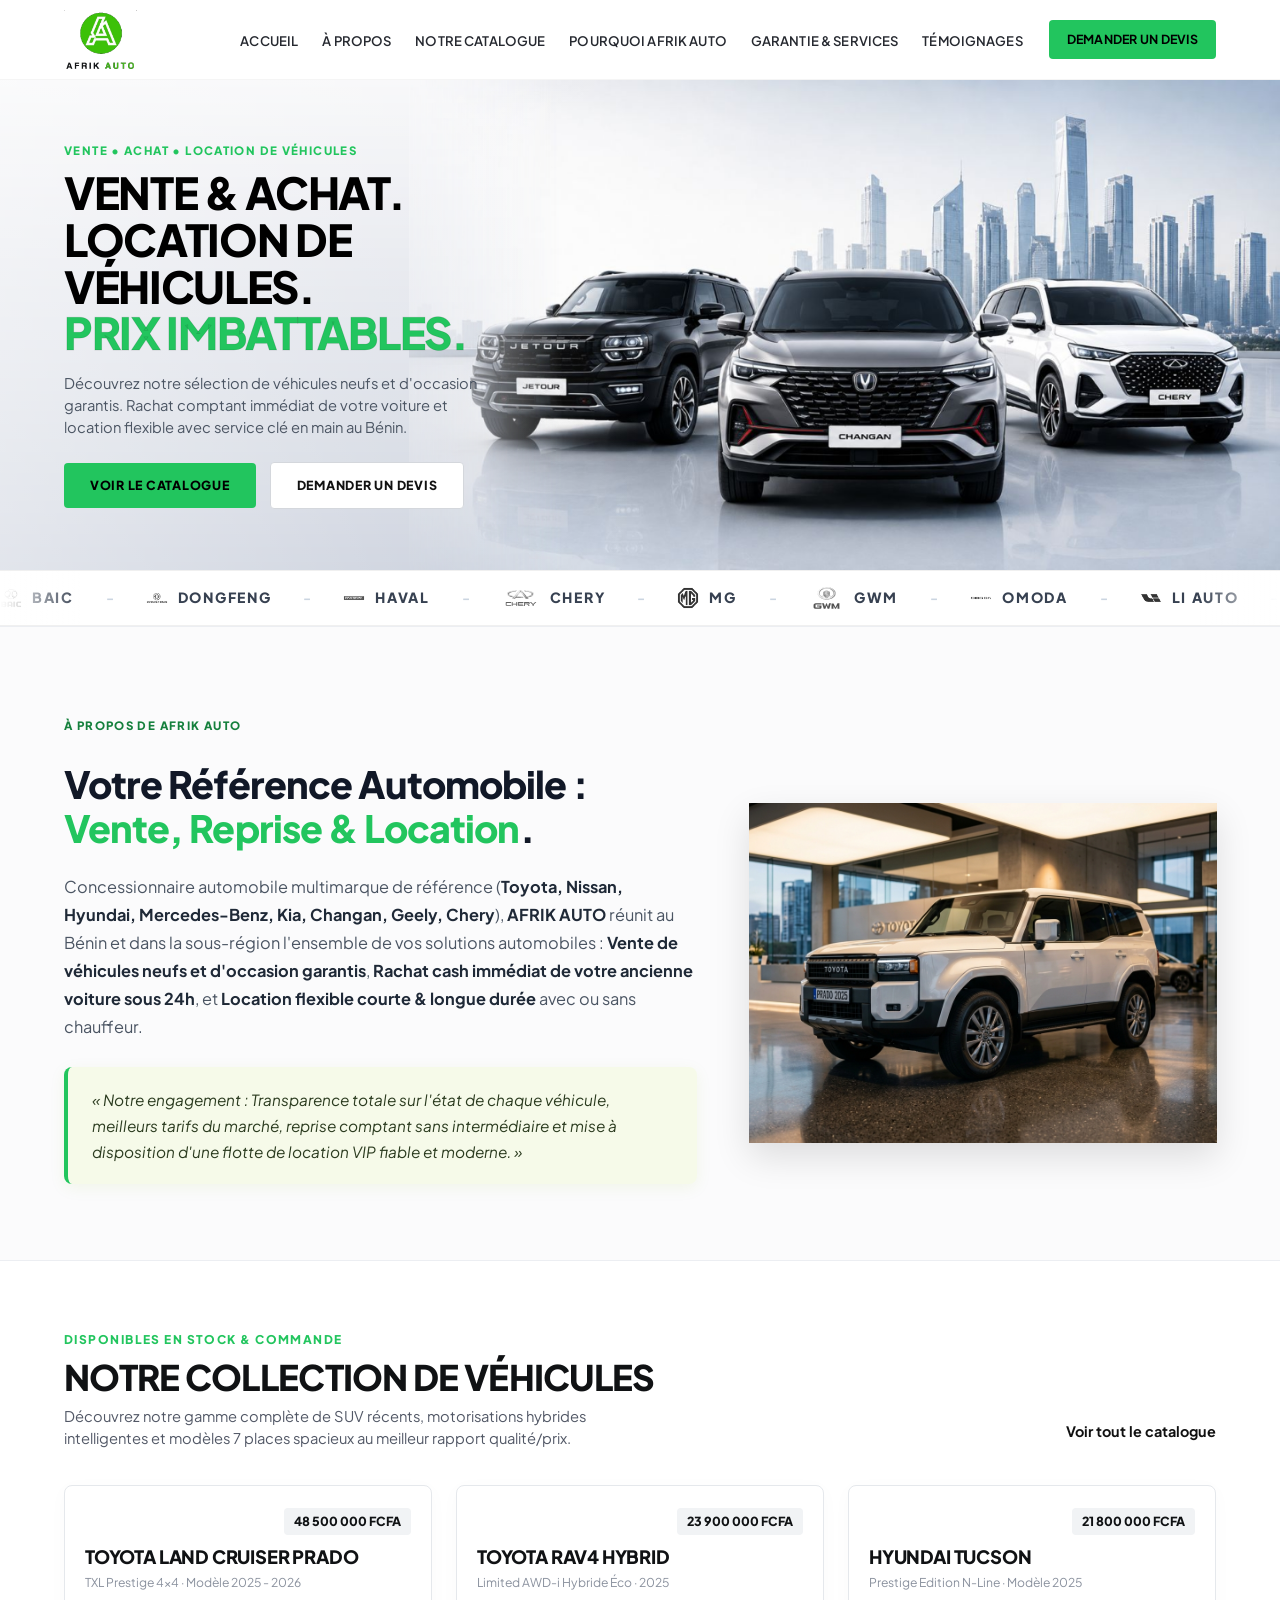
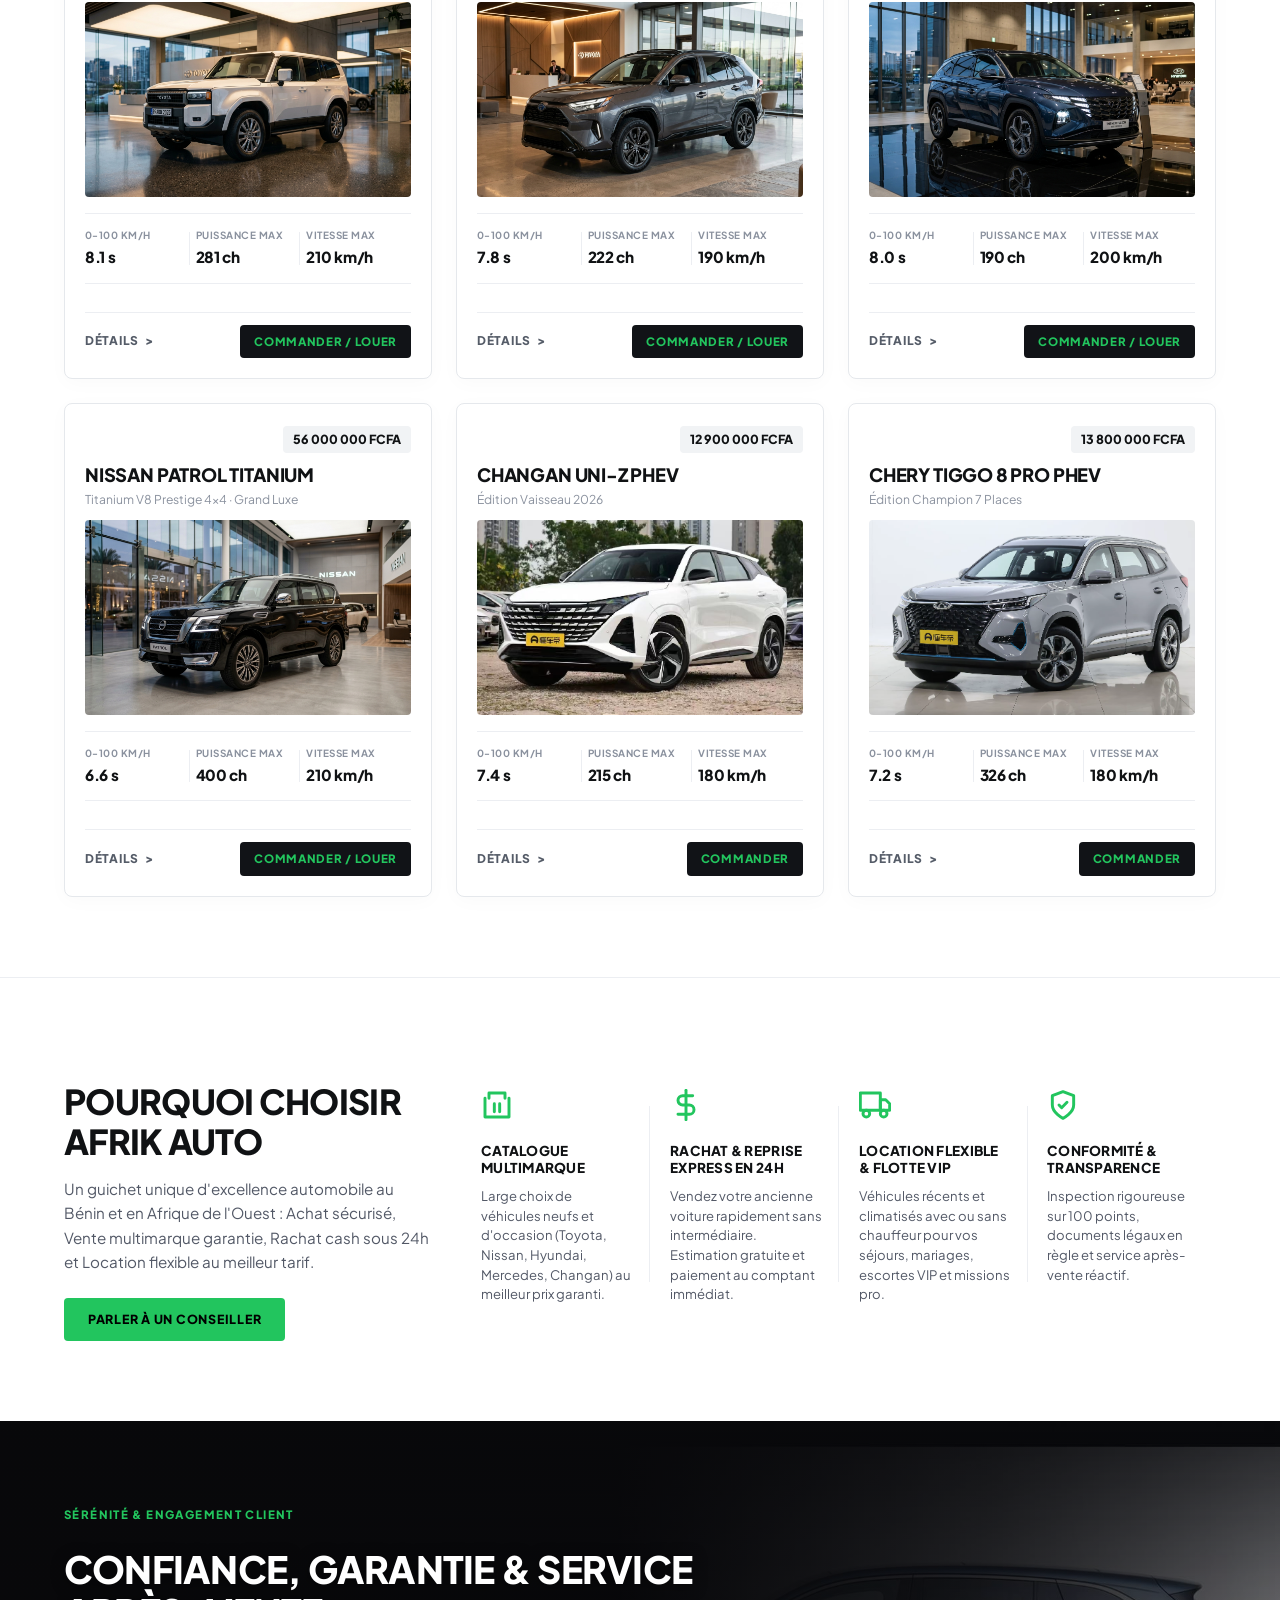
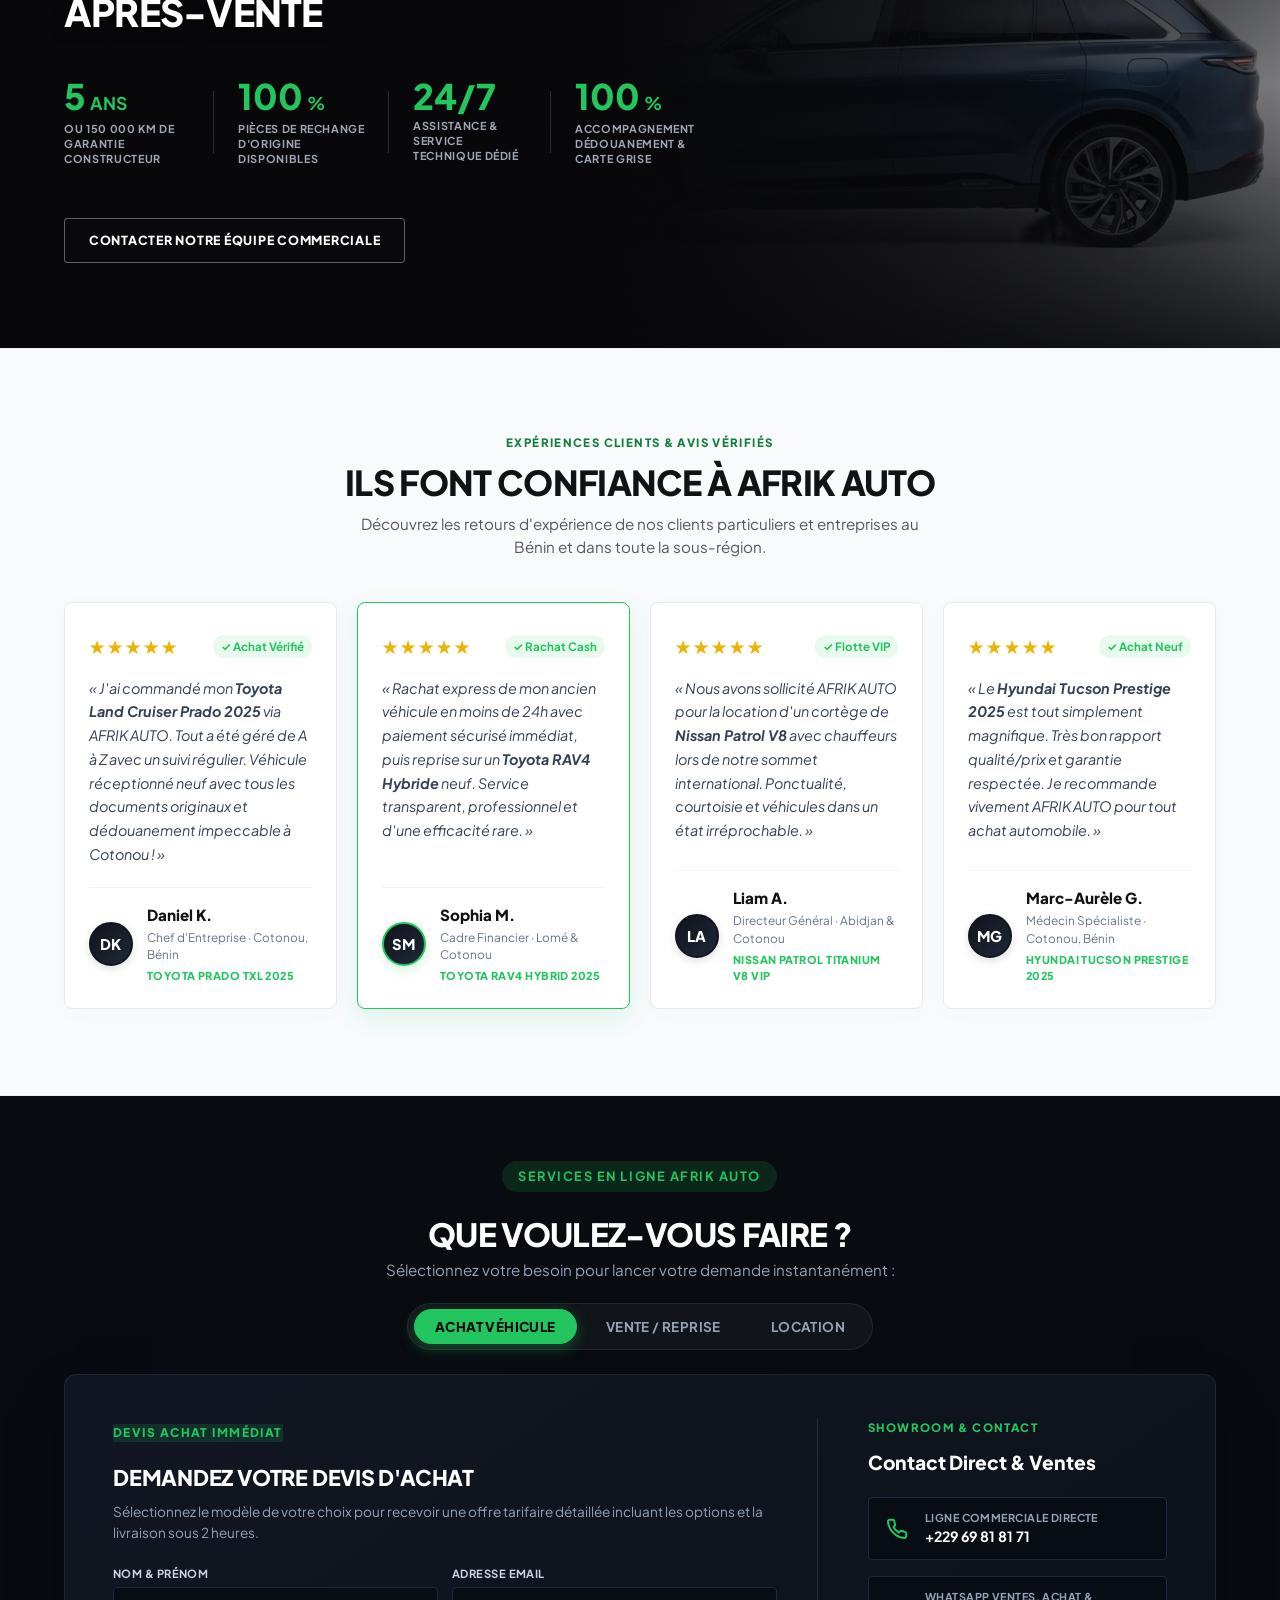
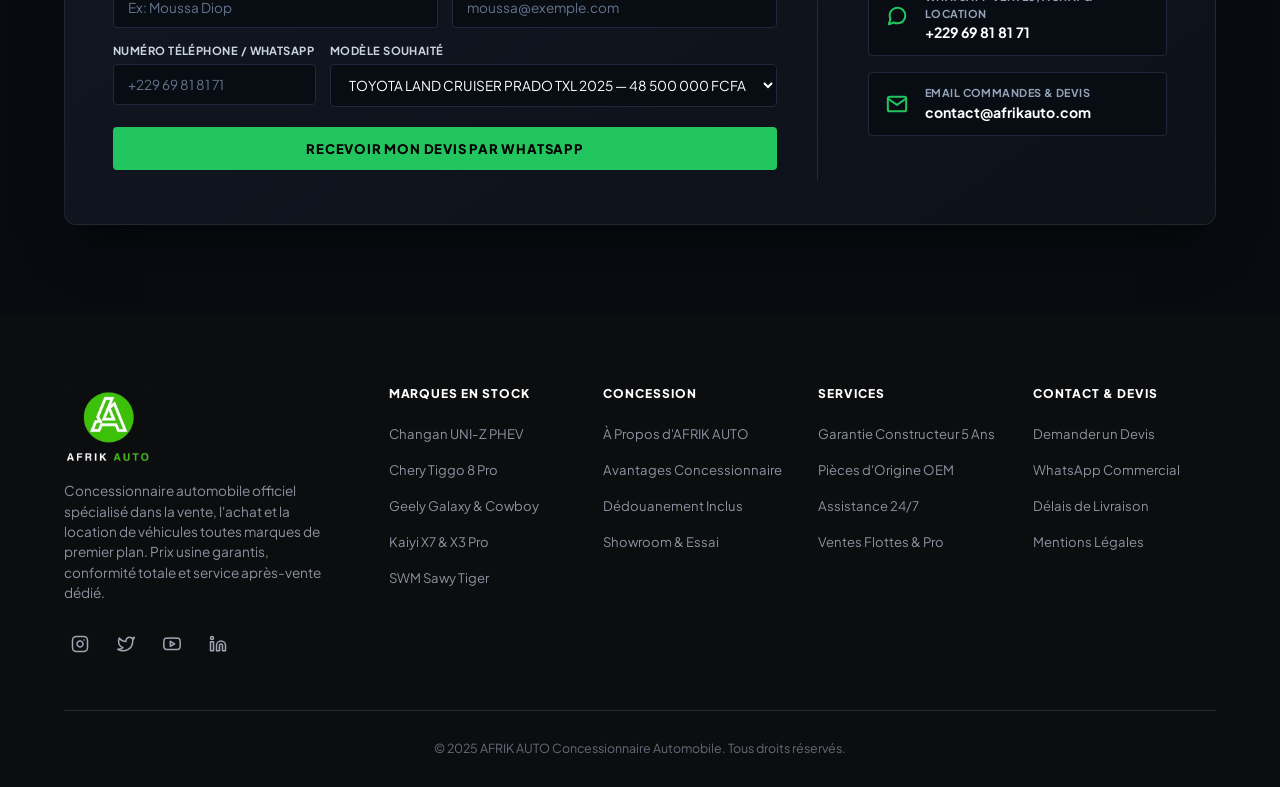
==== commit 244a28f3: "feat: update official Open Graph preview image (og:image) for WhatsApp and social networks" ====
--- a/index.html
+++ b/index.html
@@ -14,8 +14,8 @@
   <meta property="og:site_name" content="AFRIK AUTO">
   <meta property="og:title" content="AFRIK AUTO — Concessionnaire Officiel Véhicules Multimarques">
   <meta property="og:description" content="AFRIK AUTO : Vente de véhicules neufs et d'occasion (Toyota, Nissan, Hyundai, Mercedes, Changan, Geely), rachat cash immédiat et location de véhicules au Bénin.">
-  <meta property="og:image" content="https://raw.githubusercontent.com/lincolndahou/kh-auto/main/assets/images/og-image.jpg">
-  <meta property="og:image:secure_url" content="https://raw.githubusercontent.com/lincolndahou/kh-auto/main/assets/images/og-image.jpg">
+  <meta property="og:image" content="https://raw.githubusercontent.com/lincolndahou/afrikauto/main/assets/images/og-image.jpg">
+  <meta property="og:image:secure_url" content="https://raw.githubusercontent.com/lincolndahou/afrikauto/main/assets/images/og-image.jpg">
   <meta property="og:image:type" content="image/jpeg">
   <meta property="og:image:width" content="1200">
   <meta property="og:image:height" content="630">
@@ -25,7 +25,7 @@
   <meta name="twitter:card" content="summary_large_image">
   <meta name="twitter:title" content="AFRIK AUTO — Concessionnaire Officiel Véhicules Multimarques">
   <meta name="twitter:description" content="AFRIK AUTO — Vente, Rachat et Location de véhicules toutes marques au Bénin et en Afrique de l'Ouest.">
-  <meta name="twitter:image" content="https://raw.githubusercontent.com/lincolndahou/kh-auto/main/assets/images/og-image.jpg">
+  <meta name="twitter:image" content="https://raw.githubusercontent.com/lincolndahou/afrikauto/main/assets/images/og-image.jpg">
   <meta name="twitter:image:alt" content="AFRIK AUTO - Concessionnaire Officiel Véhicules Multimarques">
   
   <!-- Google Fonts: Plus Jakarta Sans & Inter -->
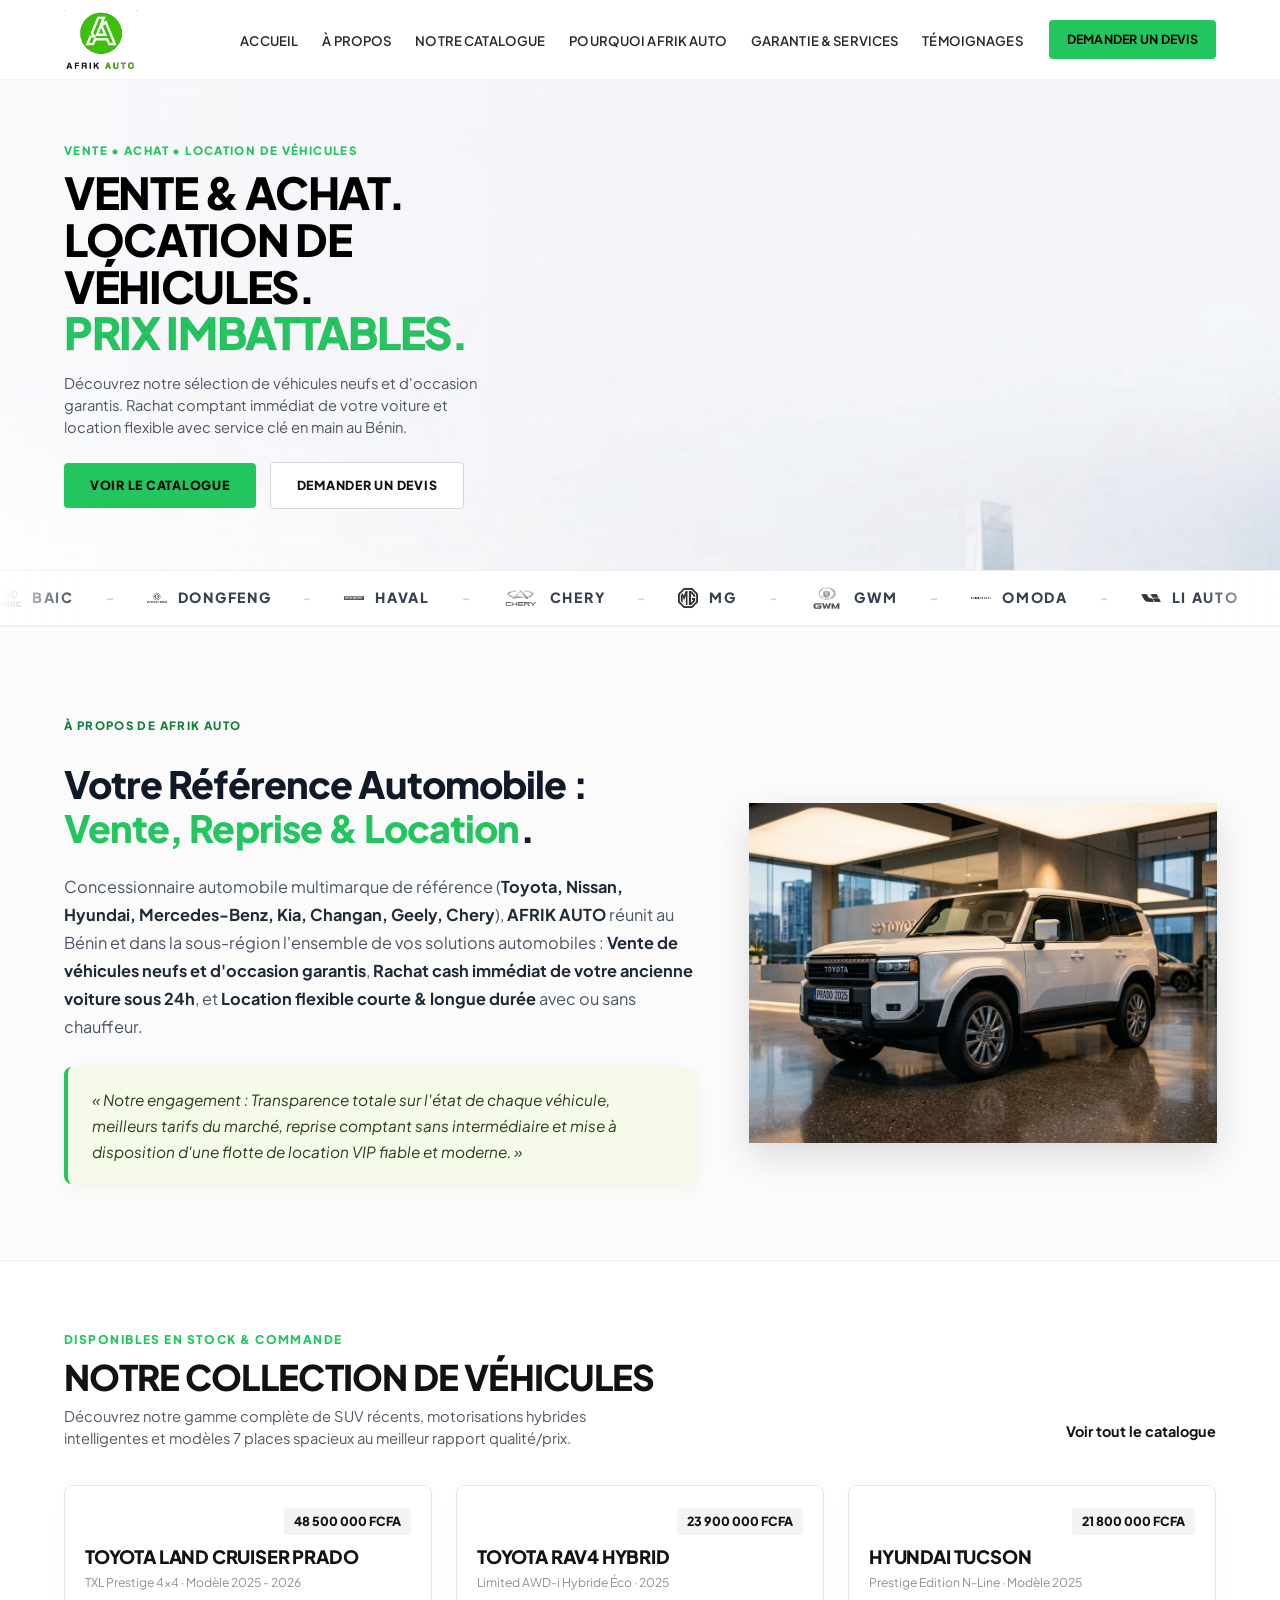
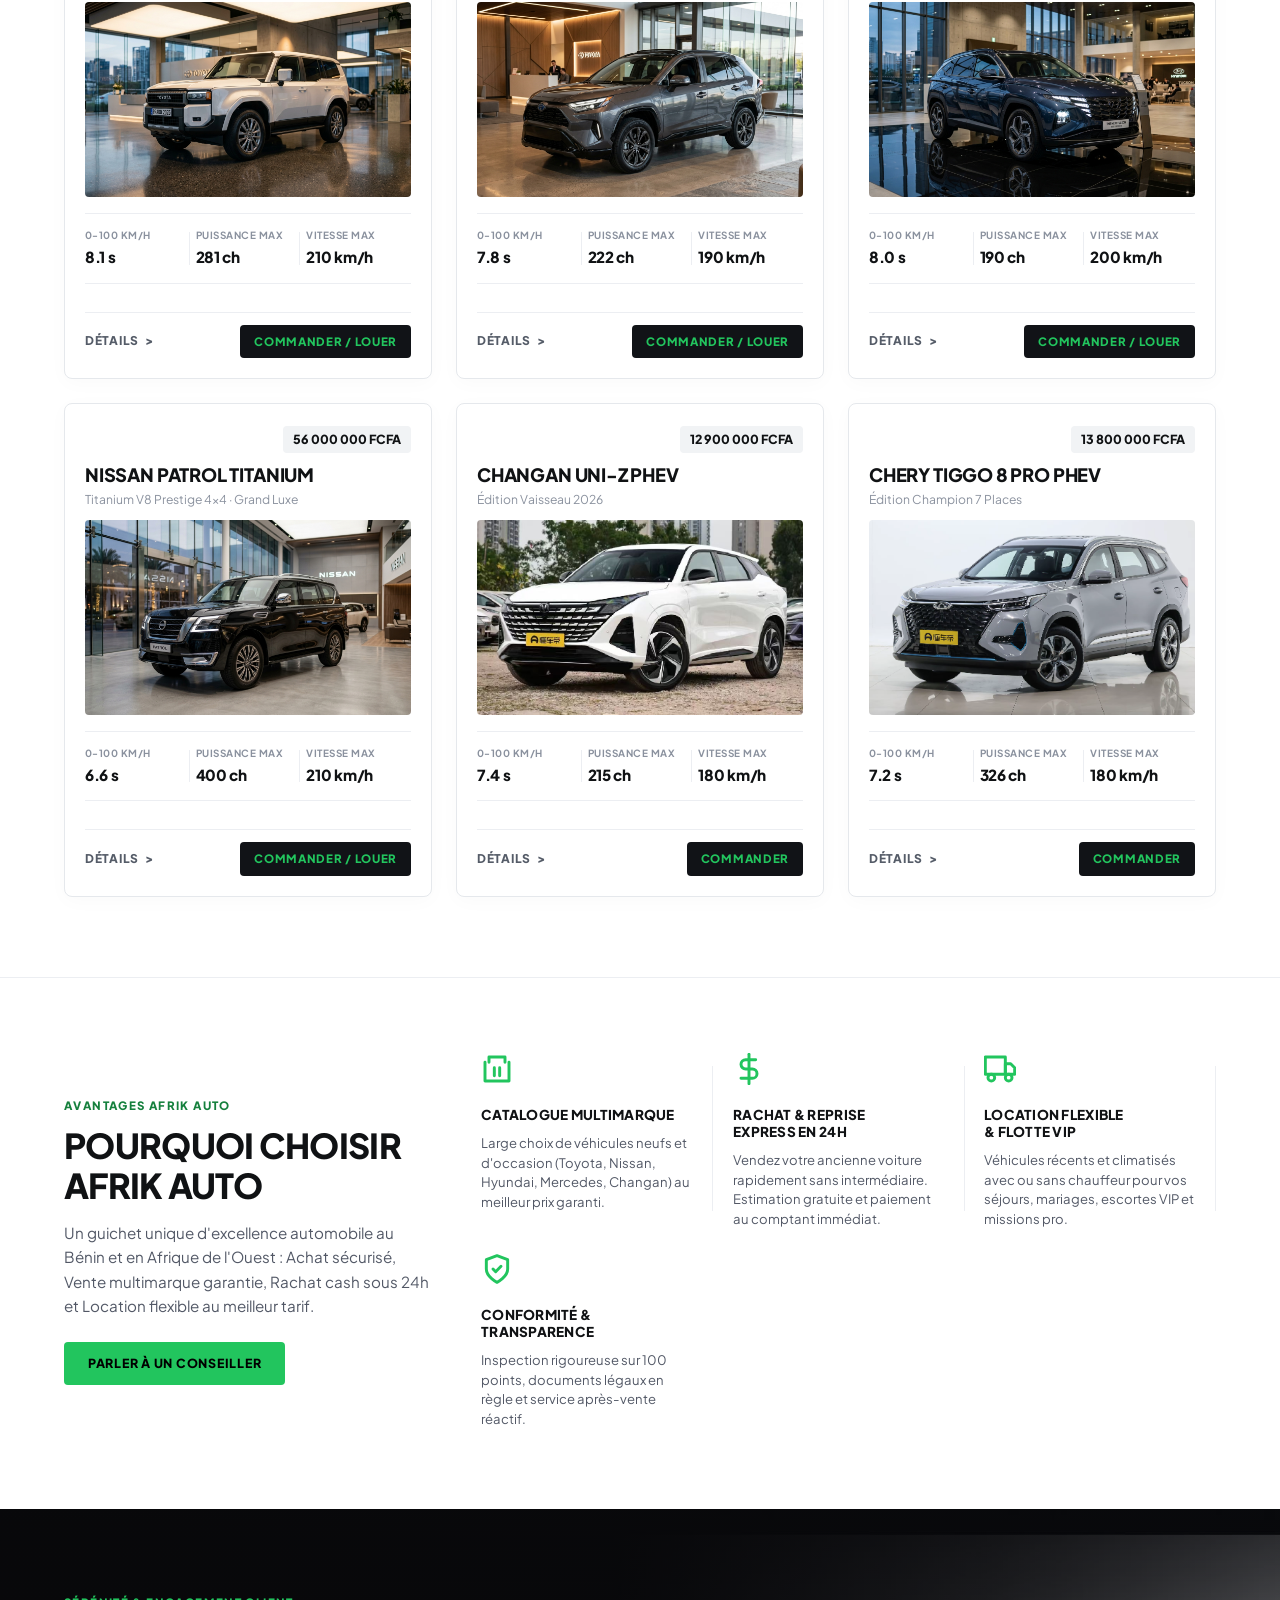
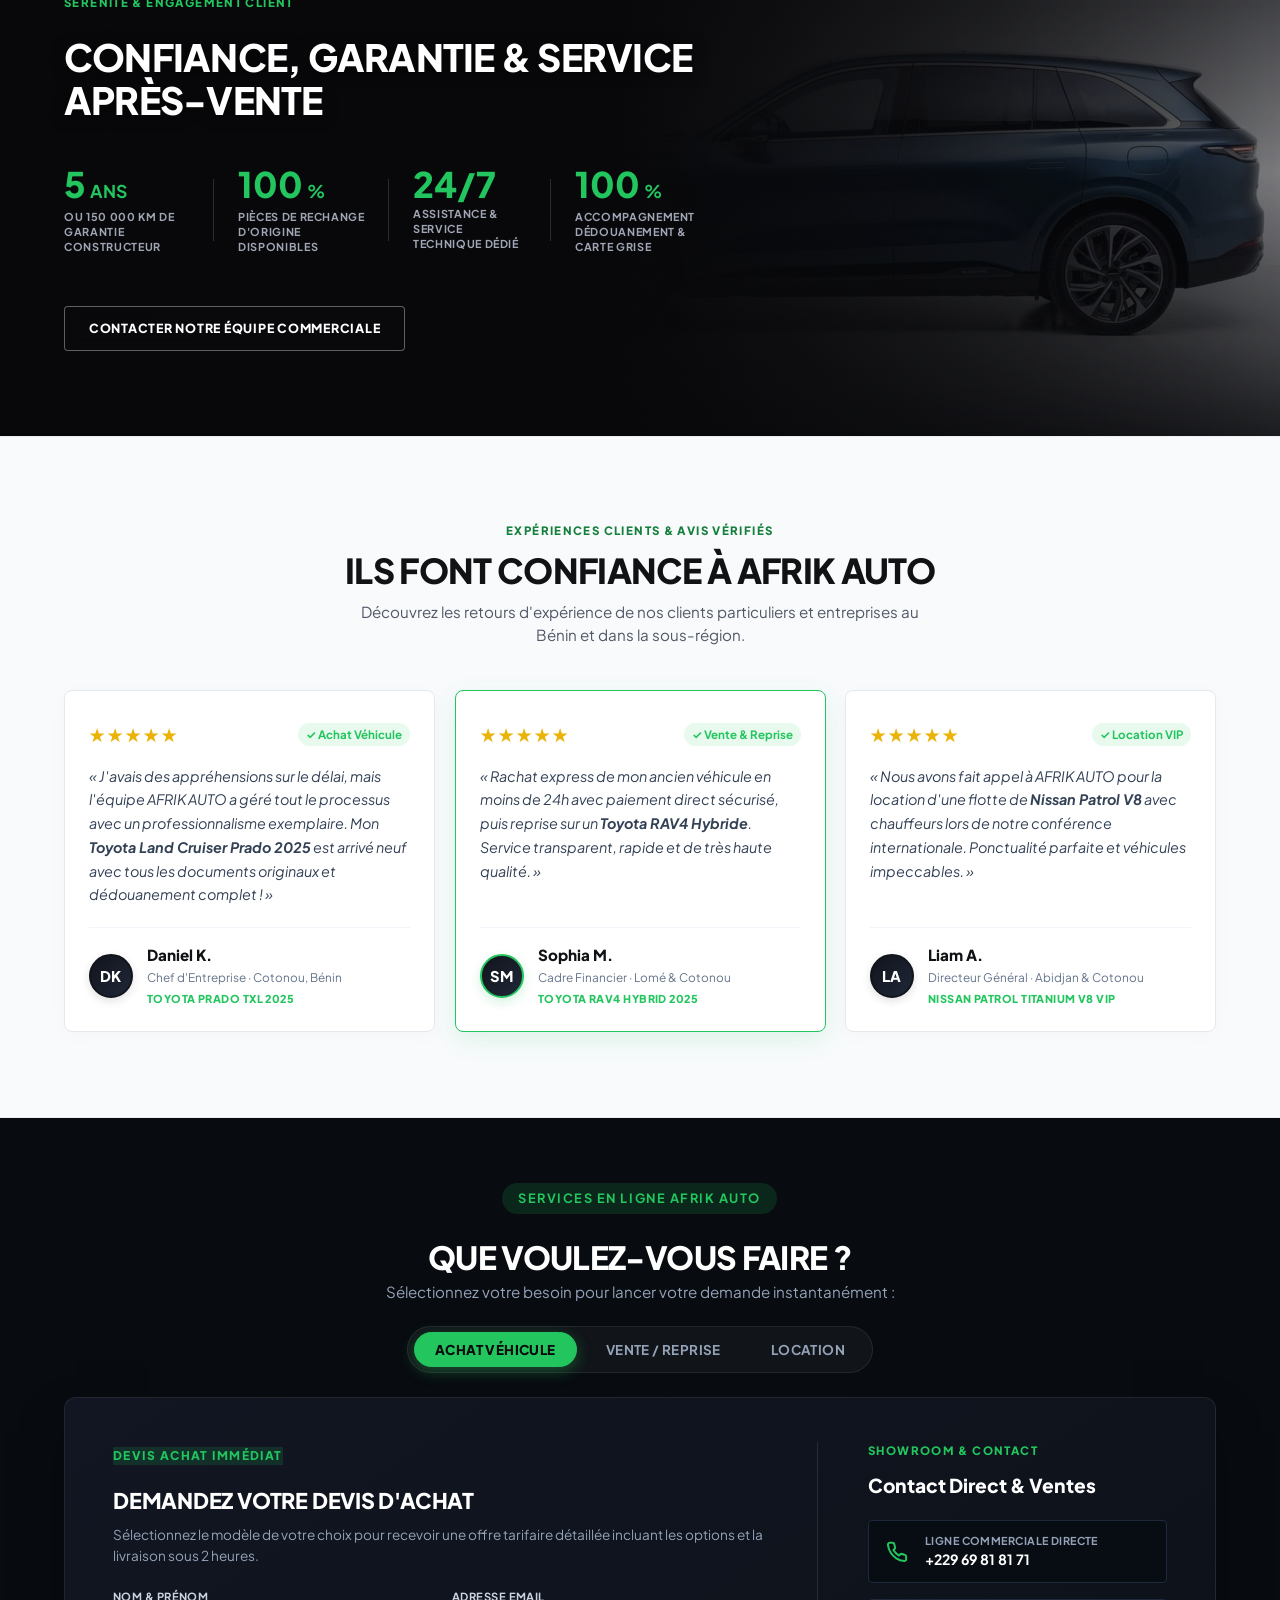
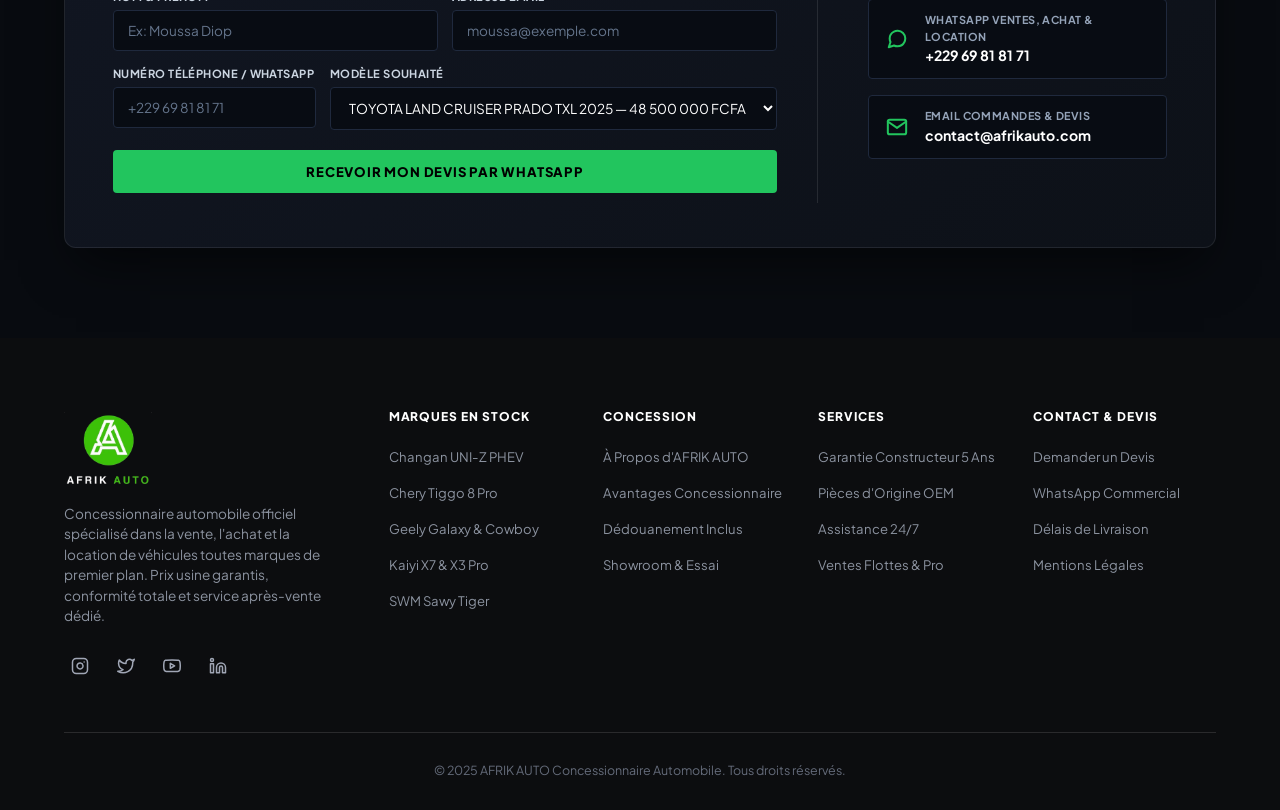
==== commit 211236c3: "refactor: maintain exactly 3 testimonials with 3-column desktop grid and infinite mobile scroll" ====
--- a/index.html
+++ b/index.html
@@ -679,7 +679,7 @@
         <div class="testimonials-header">
           <span class="section-badge">EXPÉRIENCES CLIENTS &amp; AVIS VÉRIFIÉS</span>
           <h2 class="section-title">ILS FONT CONFIANCE &Agrave; AFRIK AUTO</h2>
-          <p class="section-subtitle-text">Découvrez les retours d'expérience de nos clients particuliers et entreprises au Bénin et dans toute la sous-région.</p>
+          <p class="section-subtitle-text">Découvrez les retours d'expérience de nos clients particuliers et entreprises au Bénin et dans la sous-région.</p>
         </div>
 
         <div class="testimonials-marquee-wrapper">
@@ -689,10 +689,10 @@
             <div class="testimonial-card">
               <div class="testimonial-rating">
                 <span class="star-rating">★★★★★</span>
-                <span style="font-size: 0.72rem; color: #22c55e; font-weight: 700; background: rgba(34,197,94,0.1); padding: 3px 8px; border-radius: 12px;">✓ Achat Vérifié</span>
+                <span style="font-size: 0.72rem; color: #22c55e; font-weight: 700; background: rgba(34,197,94,0.1); padding: 3px 8px; border-radius: 12px;">✓ Achat Véhicule</span>
               </div>
               <p class="testimonial-quote">
-                &laquo;&nbsp;J'ai commandé mon <strong>Toyota Land Cruiser Prado 2025</strong> via AFRIK AUTO. Tout a été géré de A à Z avec un suivi régulier. Véhicule réceptionné neuf avec tous les documents originaux et dédouanement impeccable à Cotonou !&nbsp;&raquo;
+                &laquo;&nbsp;J'avais des appréhensions sur le délai, mais l'équipe AFRIK AUTO a géré tout le processus avec un professionnalisme exemplaire. Mon <strong>Toyota Land Cruiser Prado 2025</strong> est arrivé neuf avec tous les documents originaux et dédouanement complet !&nbsp;&raquo;
               </p>
               <div class="testimonial-author-block">
                 <div class="author-avatar-initials">DK</div>
@@ -708,10 +708,10 @@
             <div class="testimonial-card featured-testimonial">
               <div class="testimonial-rating">
                 <span class="star-rating">★★★★★</span>
-                <span style="font-size: 0.72rem; color: #22c55e; font-weight: 700; background: rgba(34,197,94,0.1); padding: 3px 8px; border-radius: 12px;">✓ Rachat Cash</span>
+                <span style="font-size: 0.72rem; color: #22c55e; font-weight: 700; background: rgba(34,197,94,0.1); padding: 3px 8px; border-radius: 12px;">✓ Vente &amp; Reprise</span>
               </div>
               <p class="testimonial-quote">
-                &laquo;&nbsp;Rachat express de mon ancien véhicule en moins de 24h avec paiement sécurisé immédiat, puis reprise sur un <strong>Toyota RAV4 Hybride</strong> neuf. Service transparent, professionnel et d'une efficacité rare.&nbsp;&raquo;
+                &laquo;&nbsp;Rachat express de mon ancien véhicule en moins de 24h avec paiement direct sécurisé, puis reprise sur un <strong>Toyota RAV4 Hybride</strong>. Service transparent, rapide et de très haute qualité.&nbsp;&raquo;
               </p>
               <div class="testimonial-author-block">
                 <div class="author-avatar-initials">SM</div>
@@ -727,10 +727,10 @@
             <div class="testimonial-card">
               <div class="testimonial-rating">
                 <span class="star-rating">★★★★★</span>
-                <span style="font-size: 0.72rem; color: #22c55e; font-weight: 700; background: rgba(34,197,94,0.1); padding: 3px 8px; border-radius: 12px;">✓ Flotte VIP</span>
+                <span style="font-size: 0.72rem; color: #22c55e; font-weight: 700; background: rgba(34,197,94,0.1); padding: 3px 8px; border-radius: 12px;">✓ Location VIP</span>
               </div>
               <p class="testimonial-quote">
-                &laquo;&nbsp;Nous avons sollicité AFRIK AUTO pour la location d'un cortège de <strong>Nissan Patrol V8</strong> avec chauffeurs lors de notre sommet international. Ponctualité, courtoisie et véhicules dans un état irréprochable.&nbsp;&raquo;
+                &laquo;&nbsp;Nous avons fait appel à AFRIK AUTO pour la location d'une flotte de <strong>Nissan Patrol V8</strong> avec chauffeurs lors de notre conférence internationale. Ponctualité parfaite et véhicules impeccables.&nbsp;&raquo;
               </p>
               <div class="testimonial-author-block">
                 <div class="author-avatar-initials">LA</div>
@@ -742,34 +742,15 @@
               </div>
             </div>
 
-            <!-- Témoignage 4 -->
-            <div class="testimonial-card">
-              <div class="testimonial-rating">
-                <span class="star-rating">★★★★★</span>
-                <span style="font-size: 0.72rem; color: #22c55e; font-weight: 700; background: rgba(34,197,94,0.1); padding: 3px 8px; border-radius: 12px;">✓ Achat Neuf</span>
-              </div>
-              <p class="testimonial-quote">
-                &laquo;&nbsp;Le <strong>Hyundai Tucson Prestige 2025</strong> est tout simplement magnifique. Très bon rapport qualité/prix et garantie respectée. Je recommande vivement AFRIK AUTO pour tout achat automobile.&nbsp;&raquo;
-              </p>
-              <div class="testimonial-author-block">
-                <div class="author-avatar-initials">MG</div>
-                <div class="testimonial-author-info">
-                  <h4 class="author-name">Marc-Aurèle G.</h4>
-                  <span class="author-role">Médecin Spécialiste · Cotonou, Bénin</span>
-                  <span class="author-car-tag">Hyundai Tucson Prestige 2025</span>
-                </div>
-              </div>
-            </div>
-
-            <!-- DUPLICATES FOR INFINITE MOBILE SCROLL -->
+            <!-- DUPLICATES FOR INFINITE MOBILE SCROLL ONLY -->
             <!-- Témoignage 1 Duplicate -->
             <div class="testimonial-card testimonial-duplicate" aria-hidden="true">
               <div class="testimonial-rating">
                 <span class="star-rating">★★★★★</span>
-                <span style="font-size: 0.72rem; color: #22c55e; font-weight: 700; background: rgba(34,197,94,0.1); padding: 3px 8px; border-radius: 12px;">✓ Achat Vérifié</span>
+                <span style="font-size: 0.72rem; color: #22c55e; font-weight: 700; background: rgba(34,197,94,0.1); padding: 3px 8px; border-radius: 12px;">✓ Achat Véhicule</span>
               </div>
               <p class="testimonial-quote">
-                &laquo;&nbsp;J'ai commandé mon <strong>Toyota Land Cruiser Prado 2025</strong> via AFRIK AUTO. Tout a été géré de A à Z avec un suivi régulier. Véhicule réceptionné neuf avec tous les documents originaux et dédouanement impeccable à Cotonou !&nbsp;&raquo;
+                &laquo;&nbsp;J'avais des appréhensions sur le délai, mais l'équipe AFRIK AUTO a géré tout le processus avec un professionnalisme exemplaire. Mon <strong>Toyota Land Cruiser Prado 2025</strong> est arrivé neuf avec tous les documents originaux et dédouanement complet !&nbsp;&raquo;
               </p>
               <div class="testimonial-author-block">
                 <div class="author-avatar-initials">DK</div>
@@ -785,10 +766,10 @@
             <div class="testimonial-card featured-testimonial testimonial-duplicate" aria-hidden="true">
               <div class="testimonial-rating">
                 <span class="star-rating">★★★★★</span>
-                <span style="font-size: 0.72rem; color: #22c55e; font-weight: 700; background: rgba(34,197,94,0.1); padding: 3px 8px; border-radius: 12px;">✓ Rachat Cash</span>
+                <span style="font-size: 0.72rem; color: #22c55e; font-weight: 700; background: rgba(34,197,94,0.1); padding: 3px 8px; border-radius: 12px;">✓ Vente &amp; Reprise</span>
               </div>
               <p class="testimonial-quote">
-                &laquo;&nbsp;Rachat express de mon ancien véhicule en moins de 24h avec paiement sécurisé immédiat, puis reprise sur un <strong>Toyota RAV4 Hybride</strong> neuf. Service transparent, professionnel et d'une efficacité rare.&nbsp;&raquo;
+                &laquo;&nbsp;Rachat express de mon ancien véhicule en moins de 24h avec paiement direct sécurisé, puis reprise sur un <strong>Toyota RAV4 Hybride</strong>. Service transparent, rapide et de très haute qualité.&nbsp;&raquo;
               </p>
               <div class="testimonial-author-block">
                 <div class="author-avatar-initials">SM</div>
@@ -804,10 +785,10 @@
             <div class="testimonial-card testimonial-duplicate" aria-hidden="true">
               <div class="testimonial-rating">
                 <span class="star-rating">★★★★★</span>
-                <span style="font-size: 0.72rem; color: #22c55e; font-weight: 700; background: rgba(34,197,94,0.1); padding: 3px 8px; border-radius: 12px;">✓ Flotte VIP</span>
+                <span style="font-size: 0.72rem; color: #22c55e; font-weight: 700; background: rgba(34,197,94,0.1); padding: 3px 8px; border-radius: 12px;">✓ Location VIP</span>
               </div>
               <p class="testimonial-quote">
-                &laquo;&nbsp;Nous avons sollicité AFRIK AUTO pour la location d'un cortège de <strong>Nissan Patrol V8</strong> avec chauffeurs lors de notre sommet international. Ponctualité, courtoisie et véhicules dans un état irréprochable.&nbsp;&raquo;
+                &laquo;&nbsp;Nous avons fait appel à AFRIK AUTO pour la location d'une flotte de <strong>Nissan Patrol V8</strong> avec chauffeurs lors de notre conférence internationale. Ponctualité parfaite et véhicules impeccables.&nbsp;&raquo;
               </p>
               <div class="testimonial-author-block">
                 <div class="author-avatar-initials">LA</div>
@@ -815,25 +796,6 @@
                   <h4 class="author-name">Liam A.</h4>
                   <span class="author-role">Directeur Général · Abidjan &amp; Cotonou</span>
                   <span class="author-car-tag">Nissan Patrol Titanium V8 VIP</span>
-                </div>
-              </div>
-            </div>
-
-            <!-- Témoignage 4 Duplicate -->
-            <div class="testimonial-card testimonial-duplicate" aria-hidden="true">
-              <div class="testimonial-rating">
-                <span class="star-rating">★★★★★</span>
-                <span style="font-size: 0.72rem; color: #22c55e; font-weight: 700; background: rgba(34,197,94,0.1); padding: 3px 8px; border-radius: 12px;">✓ Achat Neuf</span>
-              </div>
-              <p class="testimonial-quote">
-                &laquo;&nbsp;Le <strong>Hyundai Tucson Prestige 2025</strong> est tout simplement magnifique. Très bon rapport qualité/prix et garantie respectée. Je recommande vivement AFRIK AUTO pour tout achat automobile.&nbsp;&raquo;
-              </p>
-              <div class="testimonial-author-block">
-                <div class="author-avatar-initials">MG</div>
-                <div class="testimonial-author-info">
-                  <h4 class="author-name">Marc-Aurèle G.</h4>
-                  <span class="author-role">Médecin Spécialiste · Cotonou, Bénin</span>
-                  <span class="author-car-tag">Hyundai Tucson Prestige 2025</span>
                 </div>
               </div>
             </div>
--- a/styles.css
+++ b/styles.css
@@ -1130,7 +1130,7 @@
 
 .charging-features-grid {
   display: grid;
-  grid-template-columns: repeat(4, 1fr);
+  grid-template-columns: repeat(3, 1fr);
   gap: 20px;
   position: relative;
 }
@@ -2534,7 +2534,7 @@
 
 .dp-thumbs-row {
   display: grid;
-  grid-template-columns: repeat(4, 1fr);
+  grid-template-columns: repeat(3, 1fr);
   gap: 12px;
 }
 
@@ -2703,7 +2703,7 @@
 /* 4 Metrics Matrix */
 .dp-specs-matrix {
   display: grid;
-  grid-template-columns: repeat(4, 1fr);
+  grid-template-columns: repeat(3, 1fr);
   gap: 12px;
   margin-bottom: 28px;
 }
@@ -4123,7 +4123,7 @@
 @media (min-width: 992px) {
   .testimonials-track {
     display: grid;
-    grid-template-columns: repeat(4, 1fr);
+    grid-template-columns: repeat(3, 1fr);
     gap: 20px;
   }
   .testimonial-duplicate {
